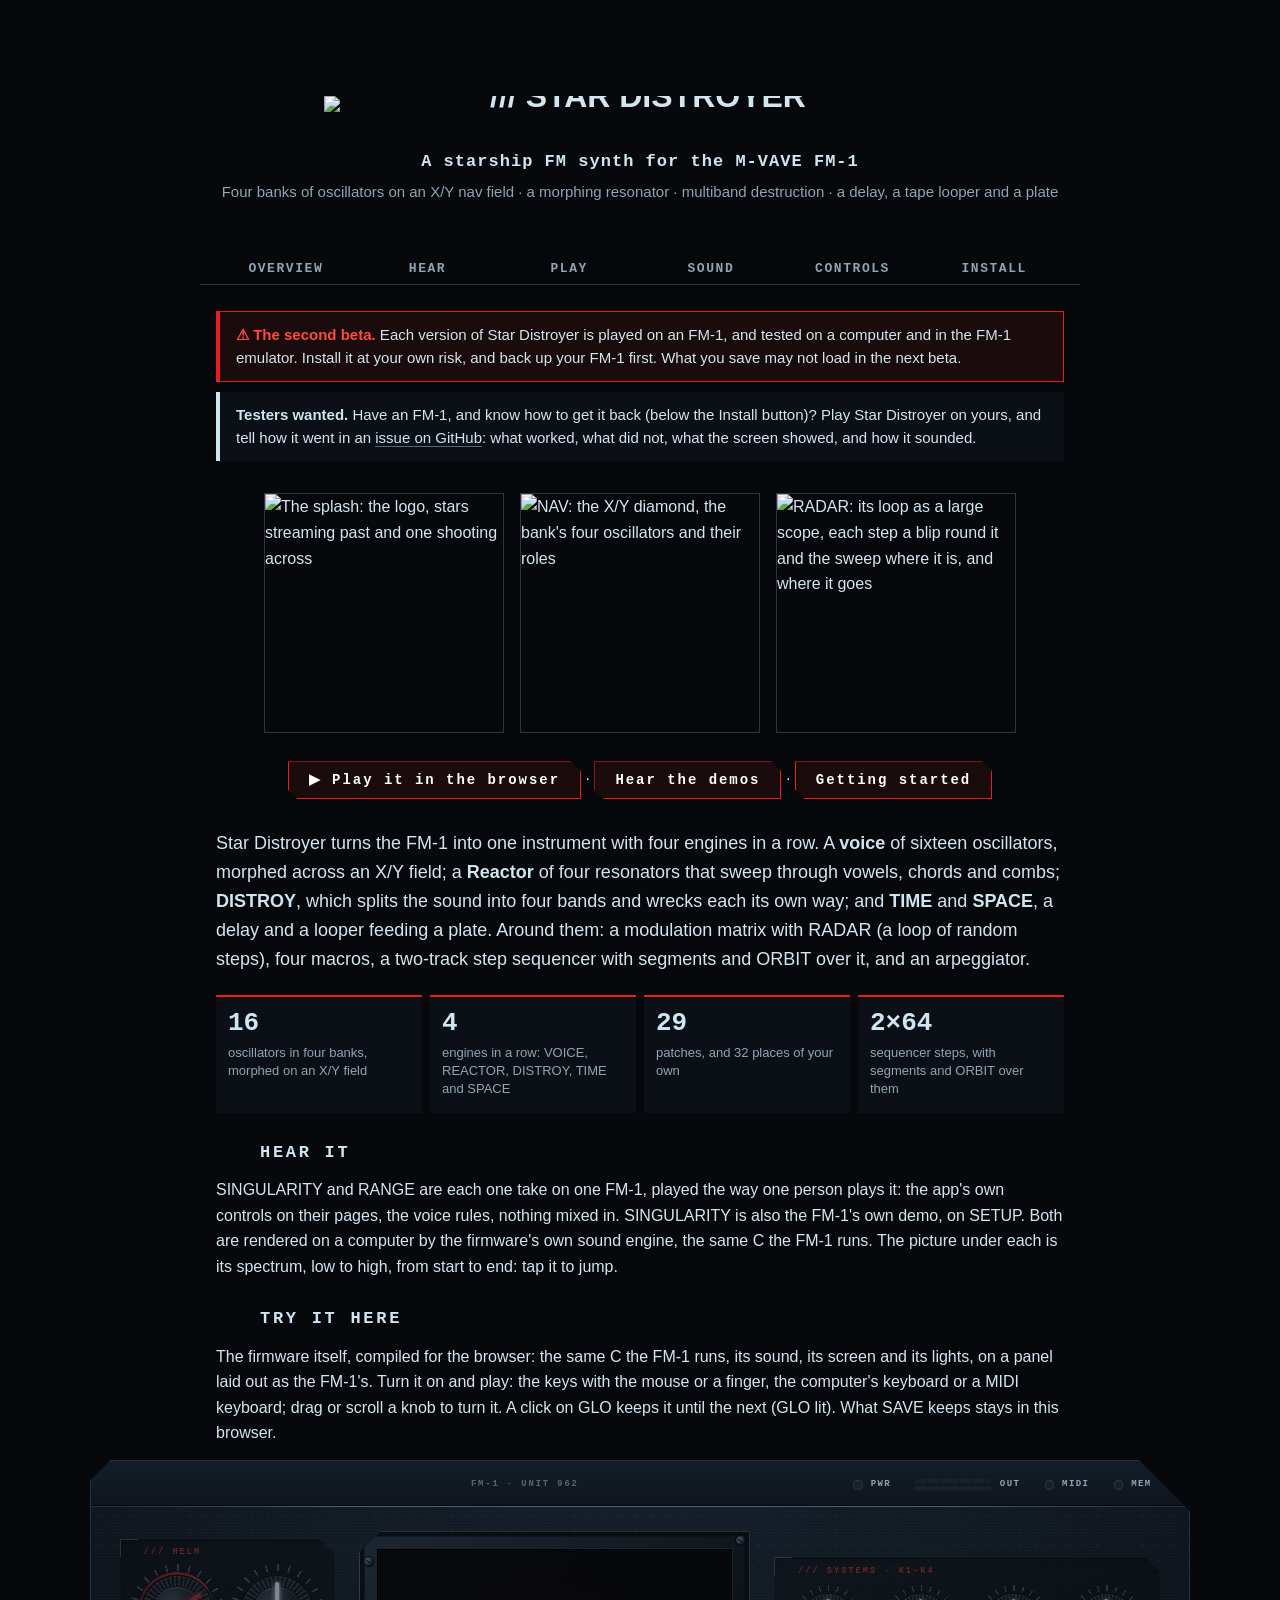
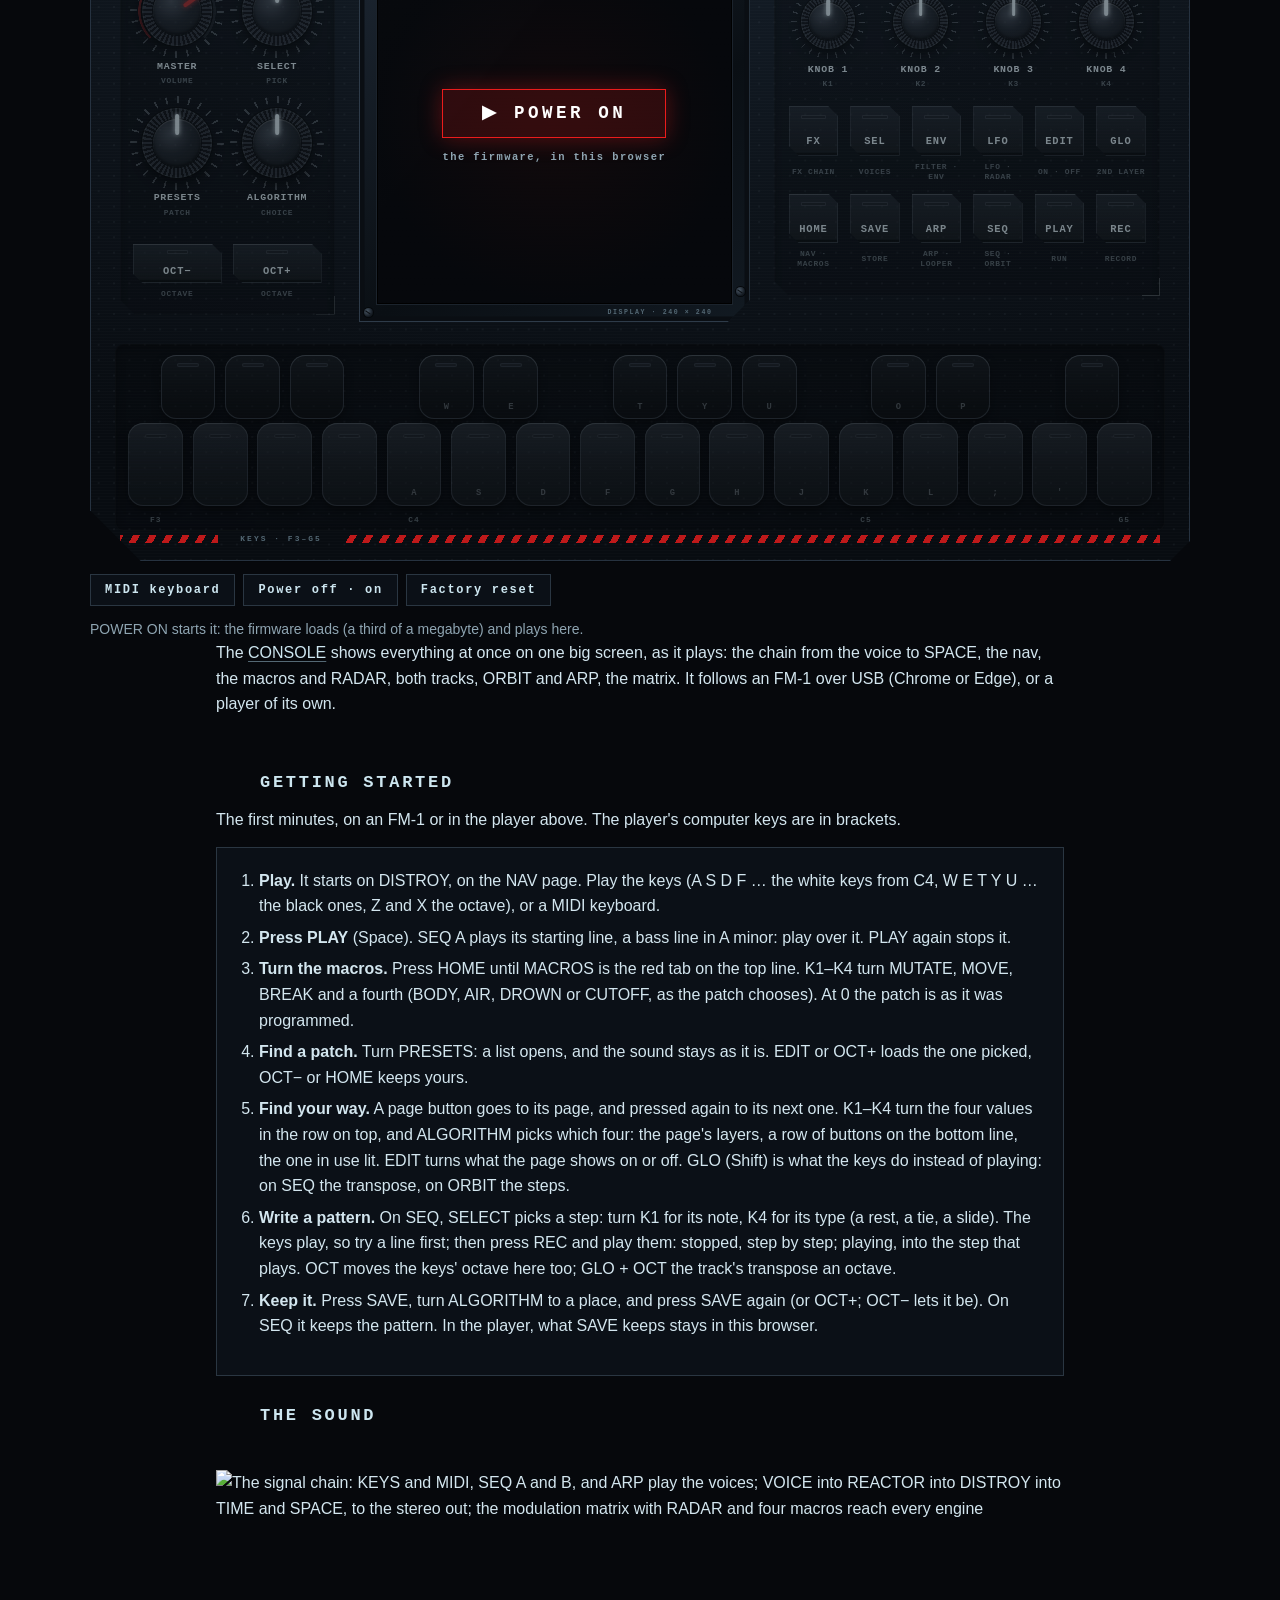
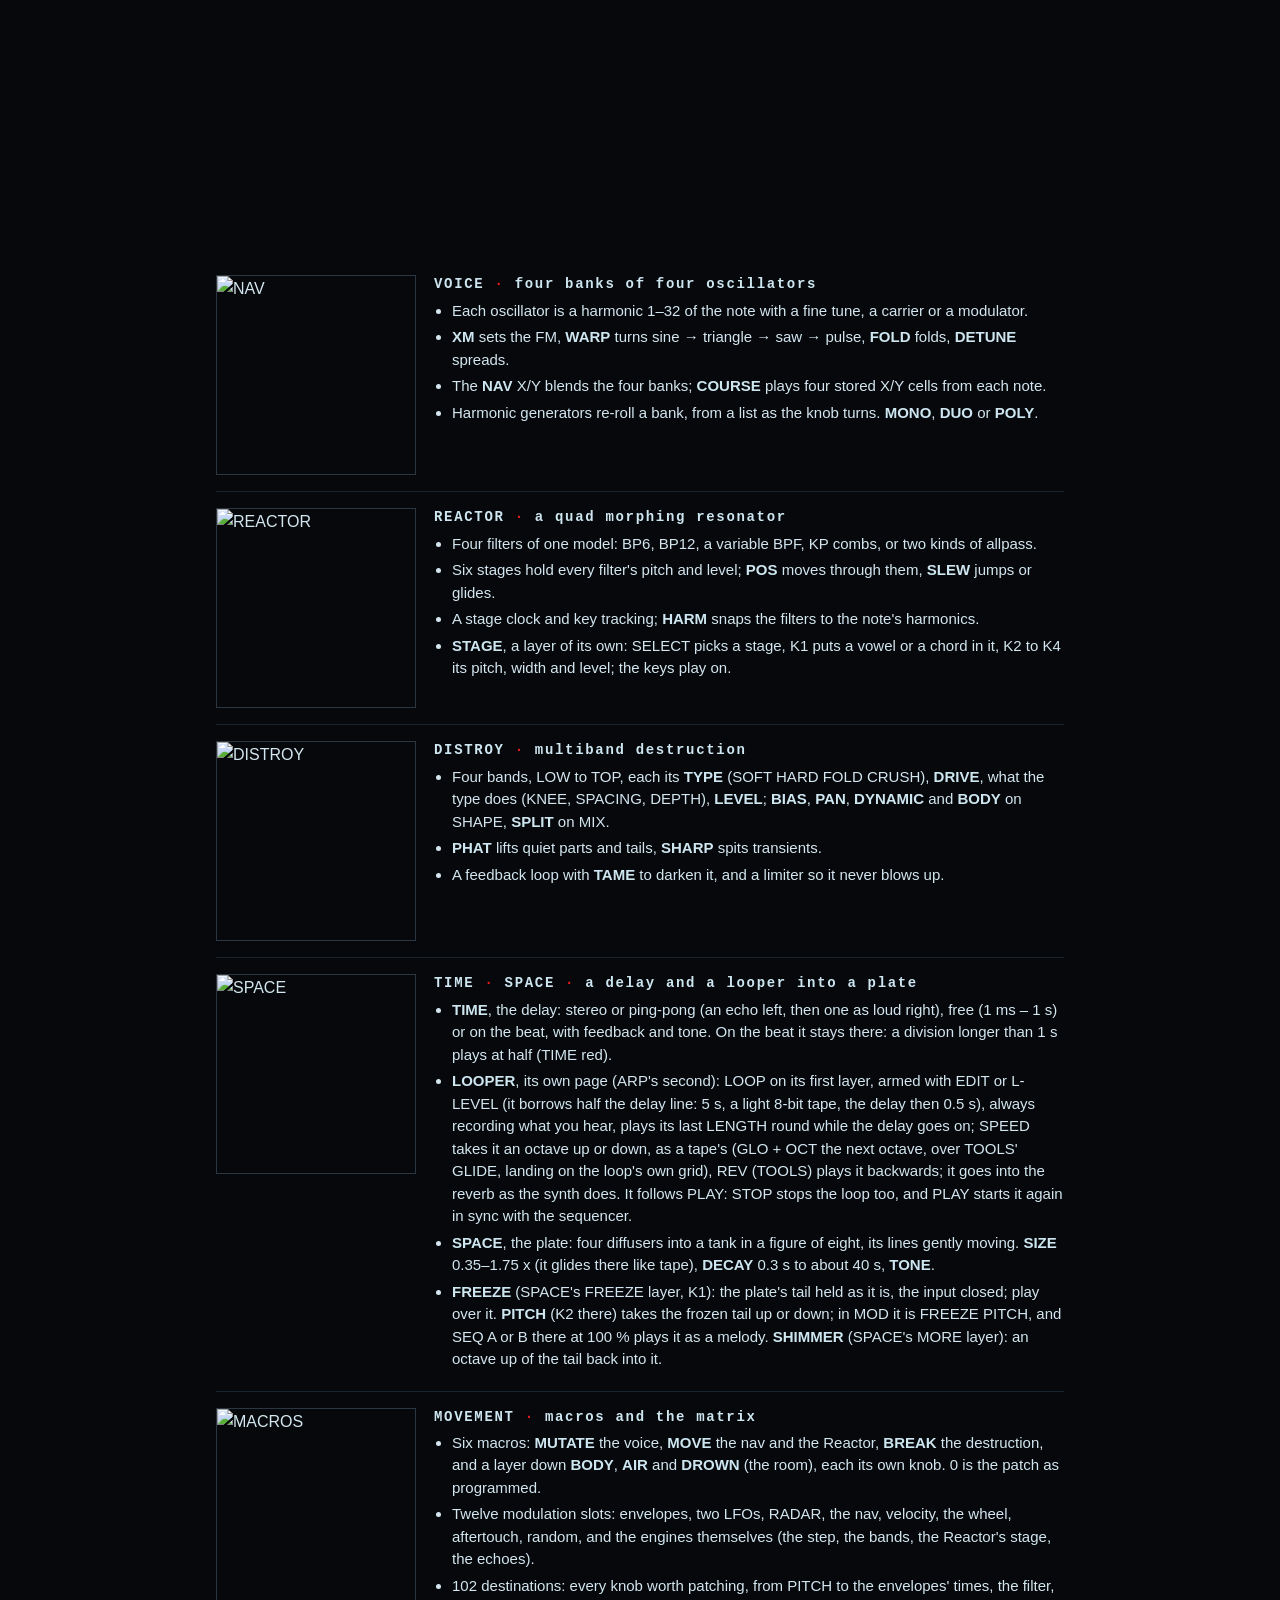
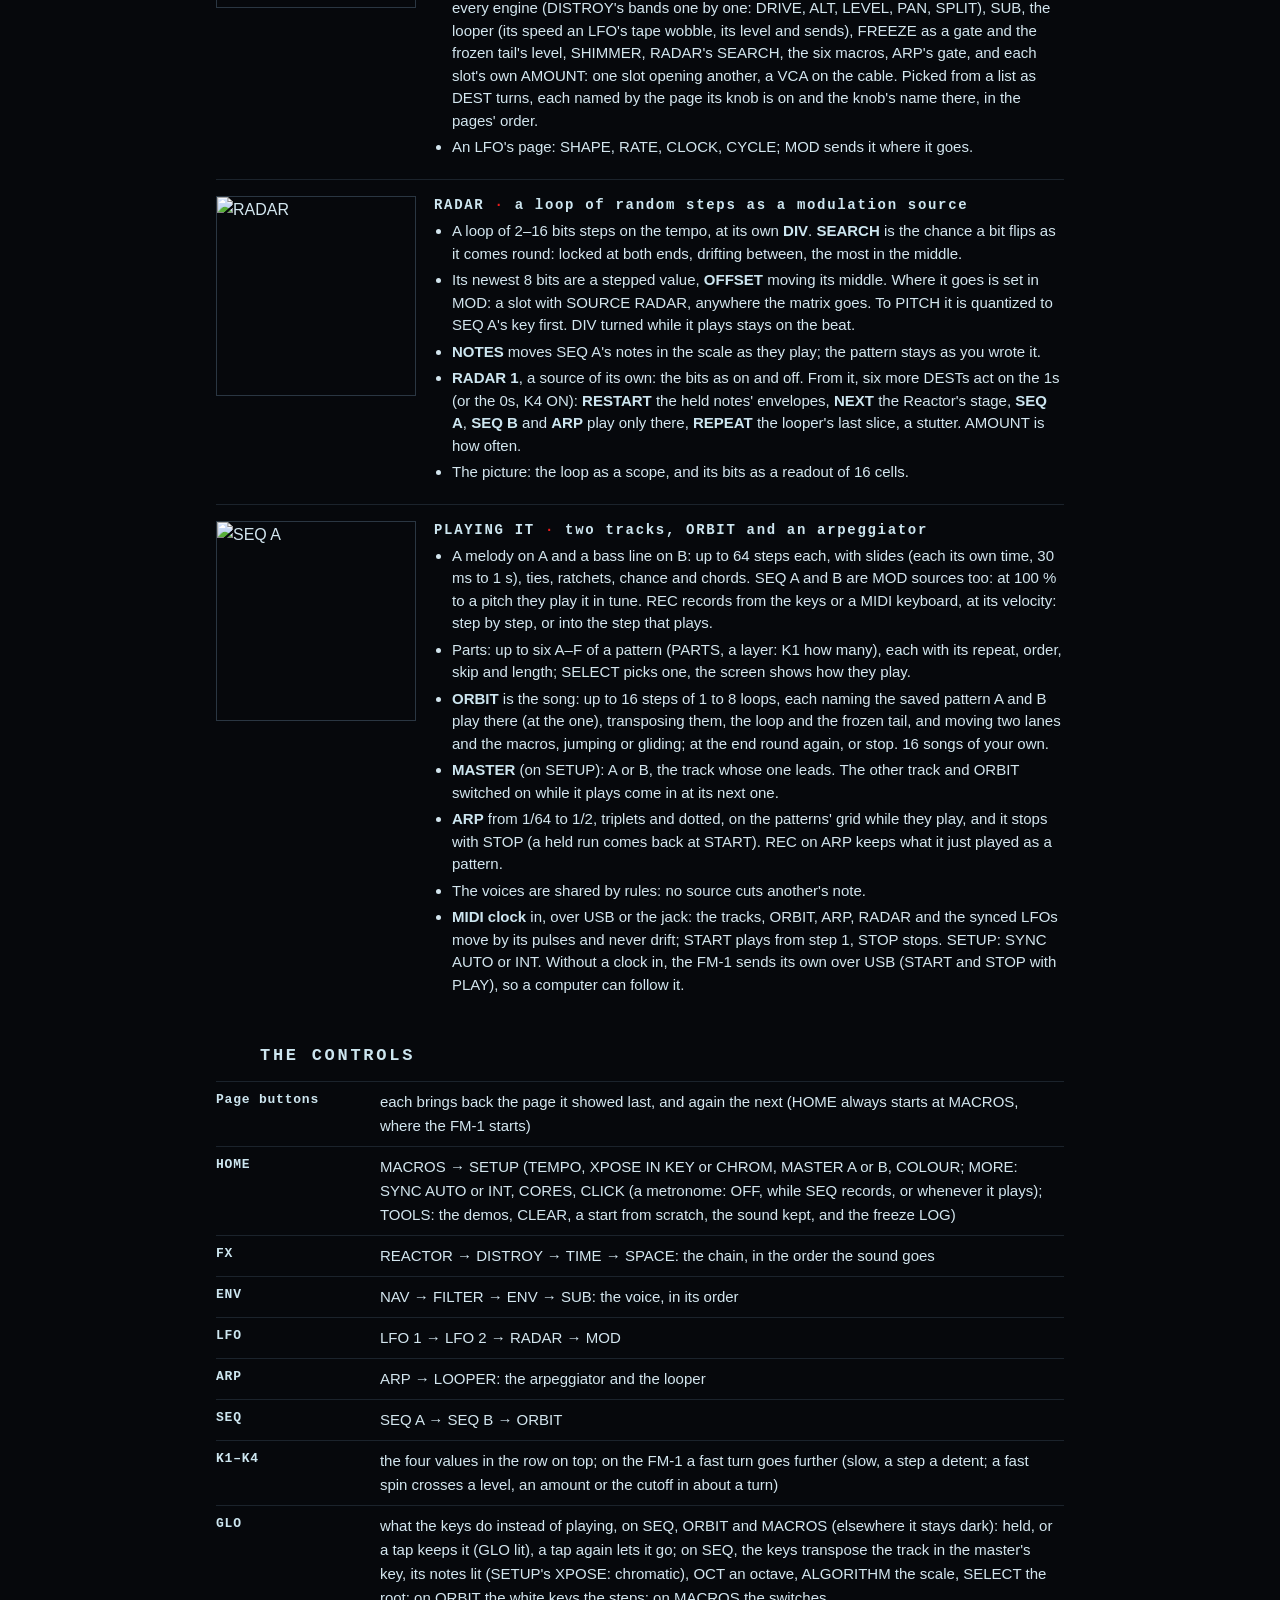
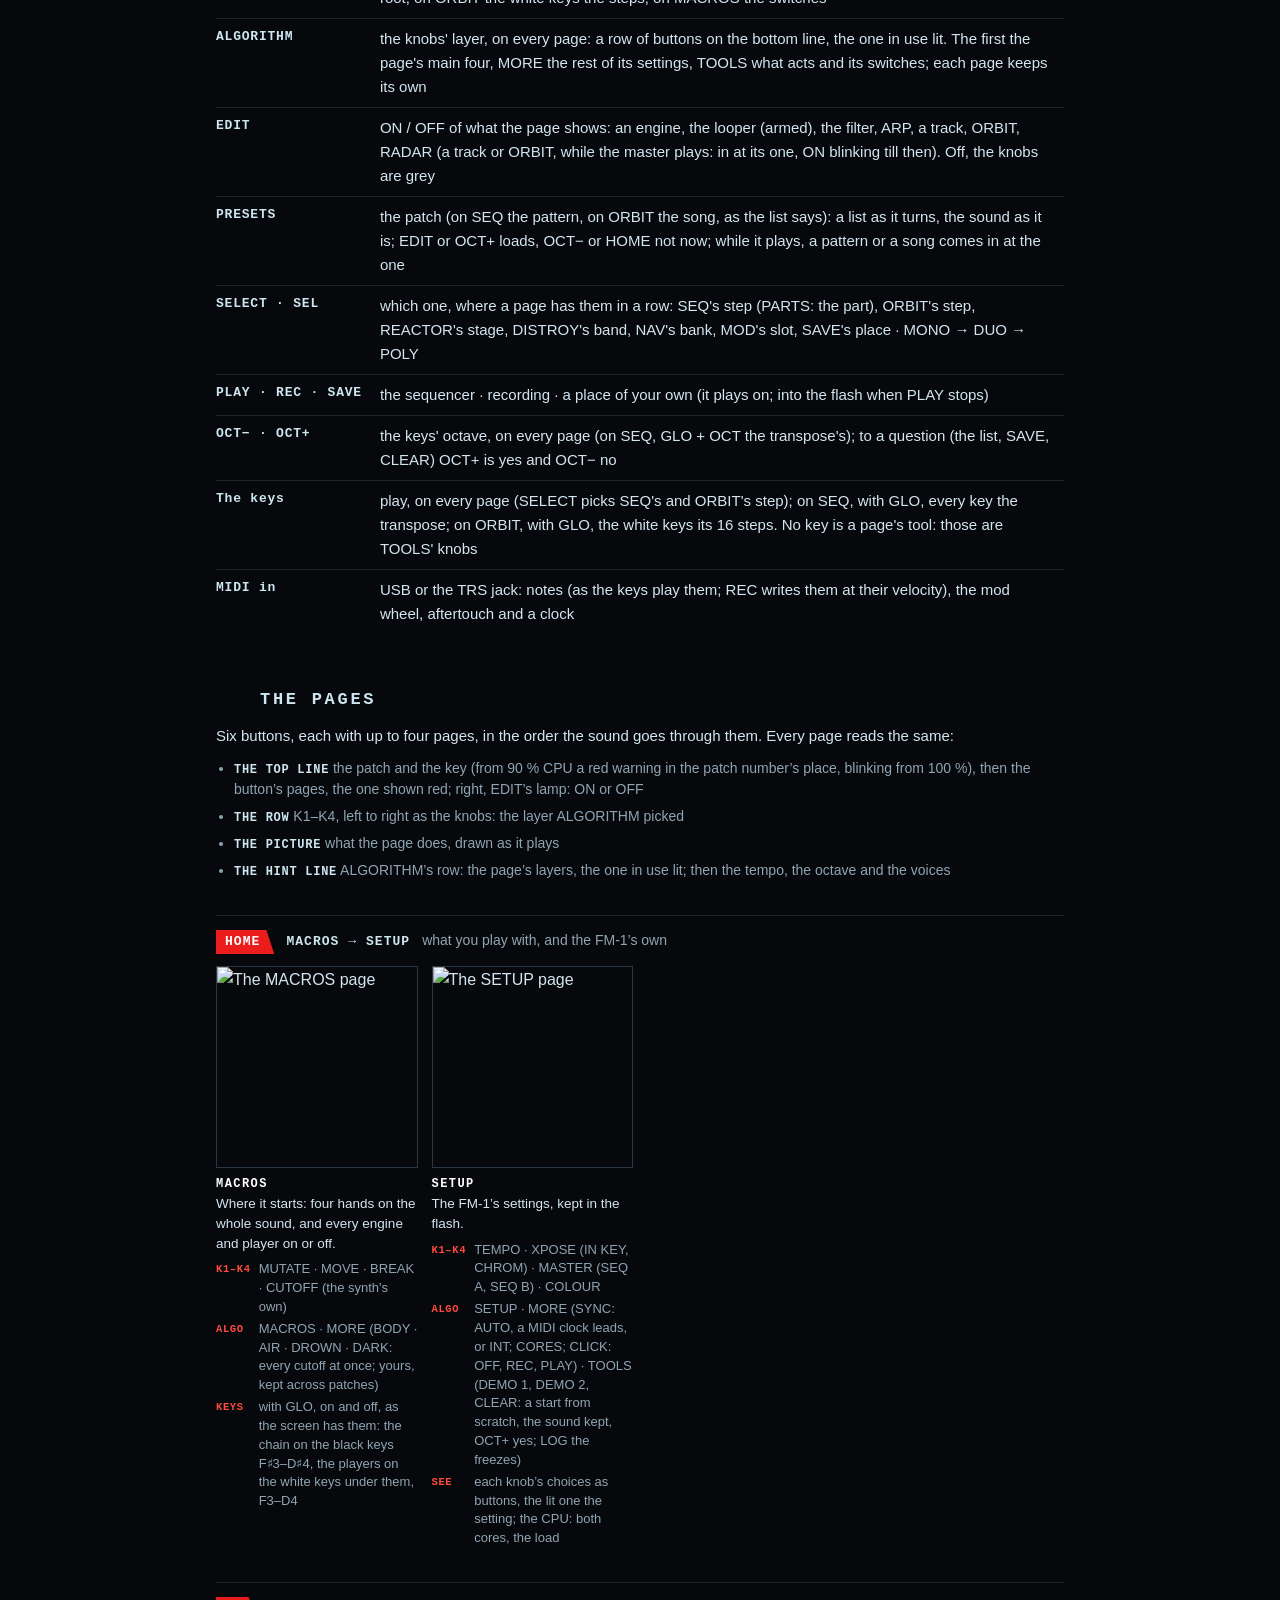
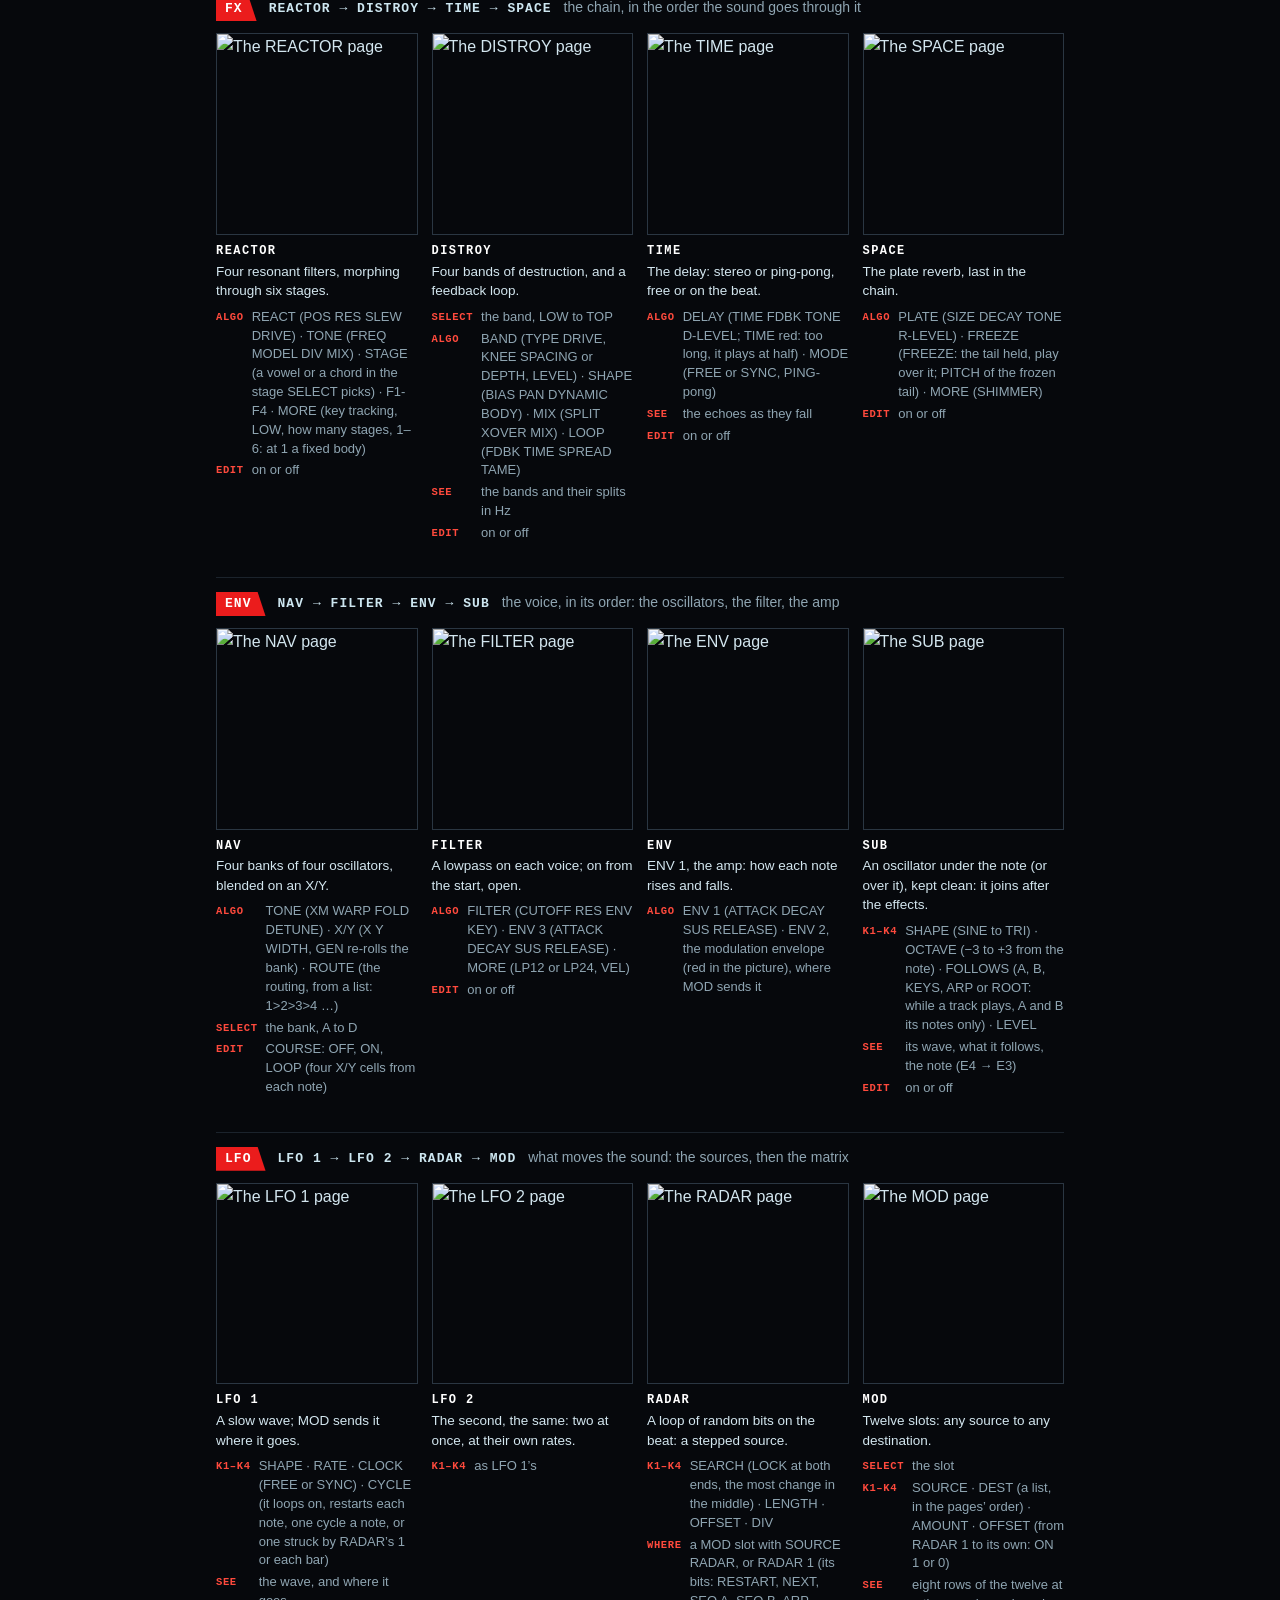
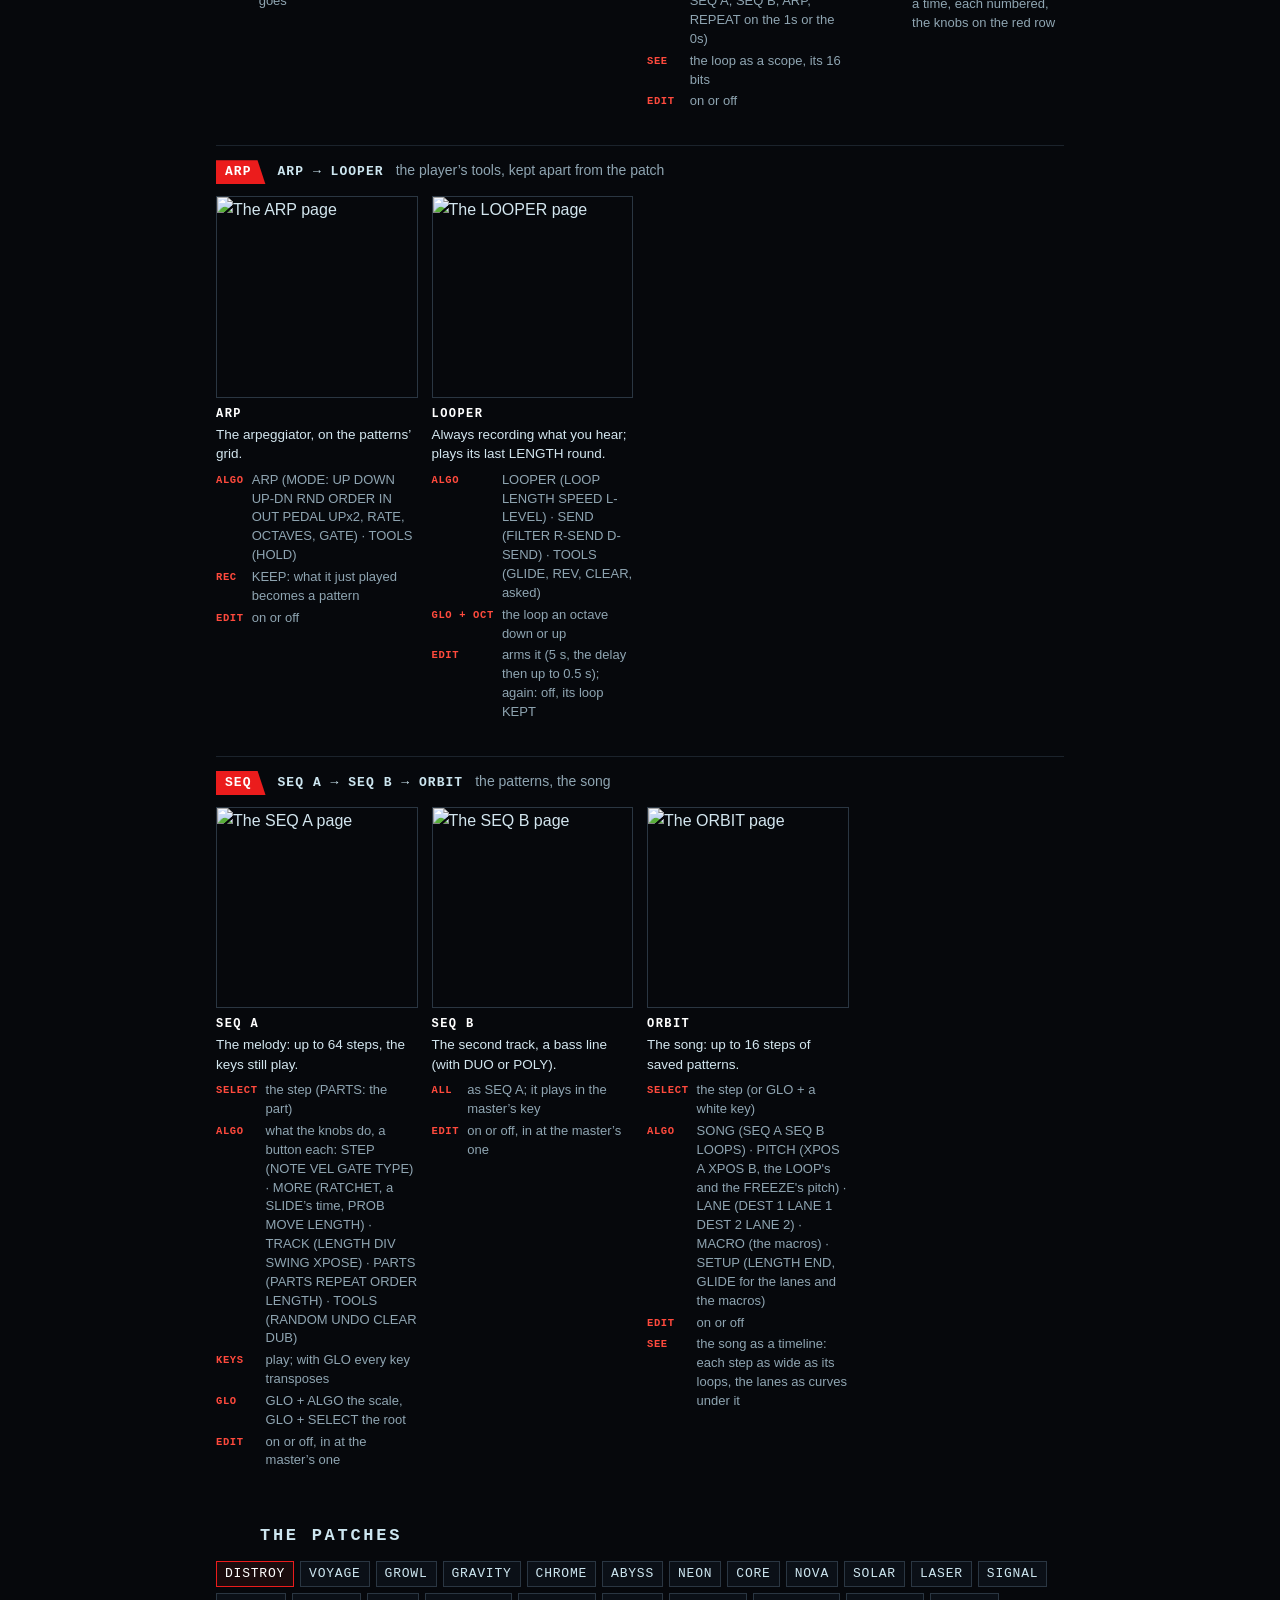
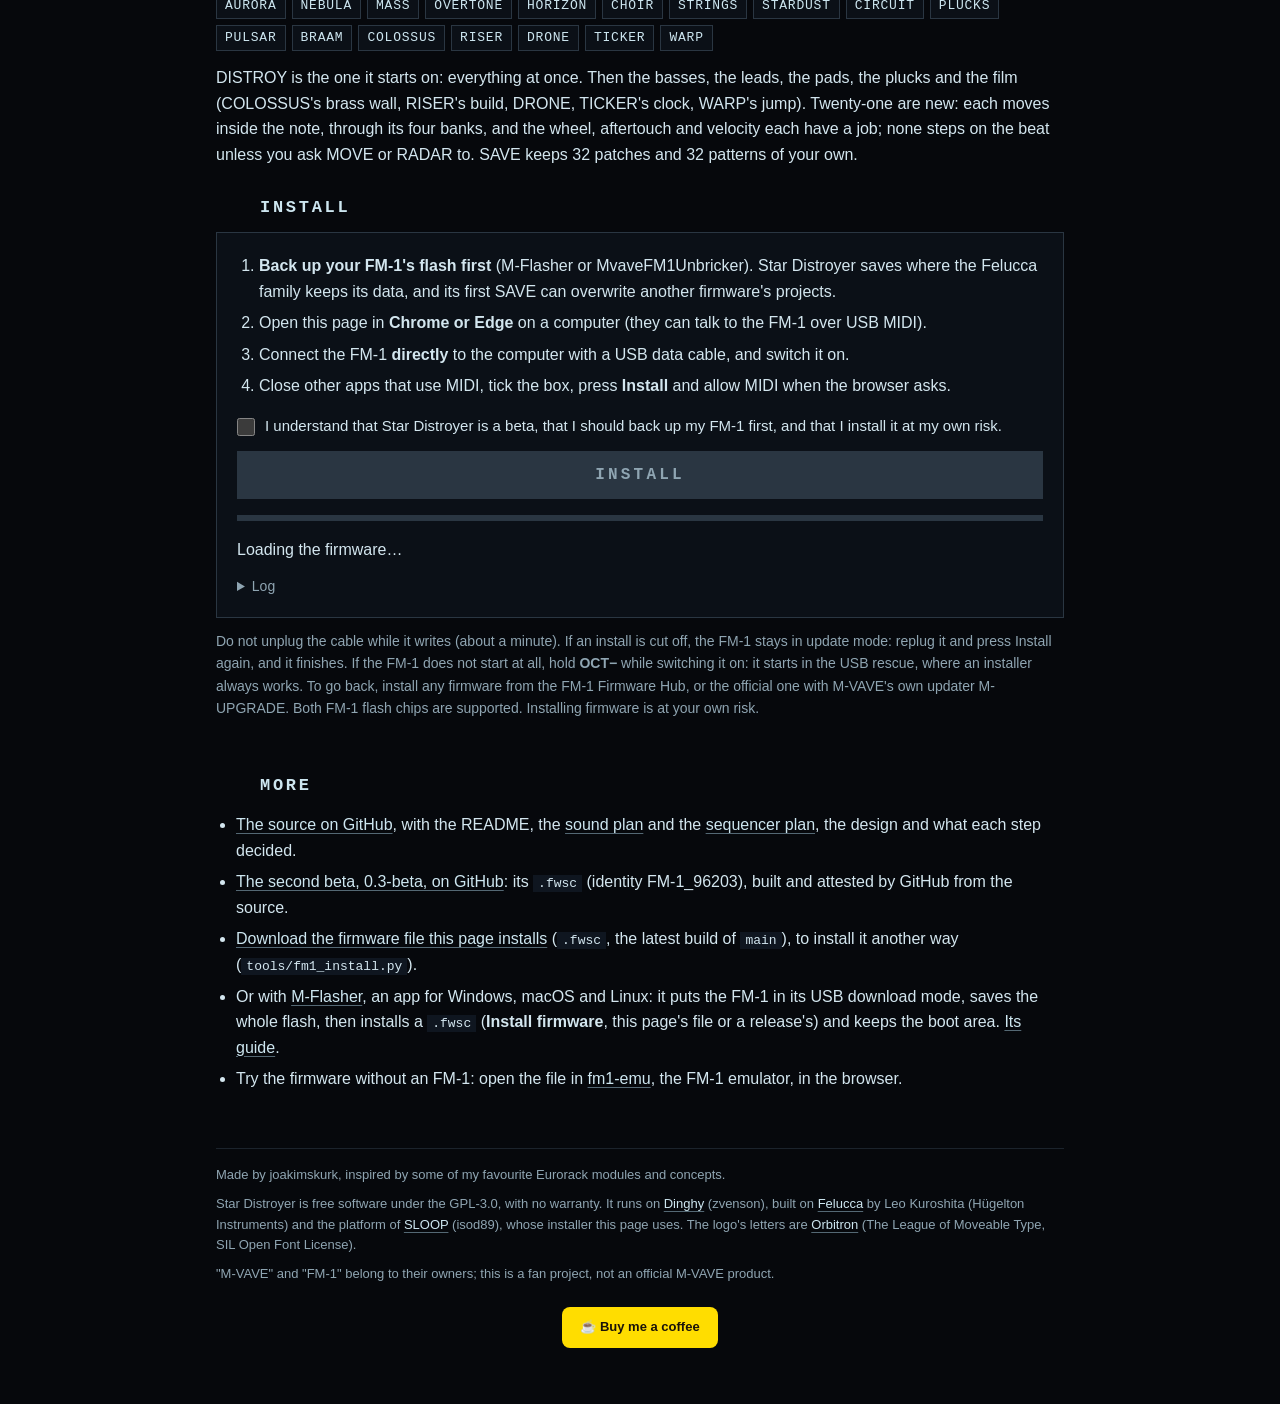
==== web/index.html @ 05471d58 "The credits say only what inspired it; the demos say RADAR - README and the page's footer: inspired " ====
<!doctype html>
<!-- SPDX-License-Identifier: GPL-3.0-only
     Star Distroyer's page and installer (web/make_site.py makes the site). The install flow is SLOOP's installer
     page's (web/index_pkg.html, Copyright (C) 2026 Leo Kuroshita (@kurogedelic), Hügelton Instruments; isod89); its
     protocol is SLOOP's own, unchanged: web/fm1pkg.js, web/fm1ota.js. The look is the FM-1 screen's: near black,
     ice-white lines, red accents, the "///" marks. -->
<html lang="en">
<head>
<meta charset="utf-8">
<meta name="viewport" content="width=device-width, initial-scale=1">
<title>Star Distroyer</title>
<meta name="description" content="Star Distroyer: a starship FM synth firmware for the M-VAVE FM-1. Four banks of oscillators on an X/Y nav field, a morphing resonator, multiband destruction, a delay, a tape looper and a plate, a two-track sequencer and RADAR, a loop of random steps. Install it from the browser.">
<link rel="canonical" href="https://joakimskurk.github.io/fm1stardistroyer/">
<meta property="og:type" content="website">
<meta property="og:site_name" content="Star Distroyer">
<meta property="og:title" content="Star Distroyer: a starship FM synth for the M-VAVE FM-1">
<meta property="og:description" content="Sixteen oscillators on an X/Y nav field, a morphing resonator, multiband destruction, a delay, a tape looper and a plate. Free firmware, installed from the browser.">
<meta property="og:url" content="https://joakimskurk.github.io/fm1stardistroyer/">
<meta property="og:image" content="https://joakimskurk.github.io/fm1stardistroyer/screens/og.png">
<meta property="og:image:type" content="image/png">
<meta property="og:image:width" content="1200">
<meta property="og:image:height" content="630">
<meta property="og:image:alt" content="The /// STAR DISTROYER logo over three of its FM-1 screens: the splash, NAV and RADAR">
<meta name="twitter:card" content="summary_large_image">
<meta name="theme-color" content="#06080c">
<meta name="color-scheme" content="dark">
<link rel="icon" href="screens/icon.png">
<link rel="stylesheet" href="app/player.css">
<style>
  :root { --bg: #06080c; --panel: #0b1017; --panel2: #0f1620; --line: #1b232c; --line2: #2a3642; --fg: #d3e6ef;
          --ice: #cde6f0; --dim: #8fa5b2; --mute: #546874; --red: #eb1c1c; --red2: #ff4a3d; --good: #6ee7a0;
          --bad: #ff6b5a;
          --mono: ui-monospace, SFMono-Regular, Menlo, Consolas, "Liberation Mono", monospace; }
  * { box-sizing: border-box; }
  html { -webkit-text-size-adjust: 100%; background: var(--bg); }
  body { margin: 0; color: var(--fg); background: var(--bg);
         font: 16px/1.6 -apple-system, BlinkMacSystemFont, "Segoe UI", Roboto, "Helvetica Neue", Arial, sans-serif; }
  #sky { position: absolute; left: 0; top: 0; width: 100%; height: 620px; display: block; pointer-events: none;
         -webkit-mask-image: linear-gradient(#000 55%, transparent); mask-image: linear-gradient(#000 55%, transparent); }
  main { position: relative; max-width: 880px; margin: 0 auto; padding: 0 16px 56px; }
  a { color: var(--ice); text-decoration-color: var(--mute); text-underline-offset: 3px; }
  a:hover { text-decoration-color: var(--red); }
  header { padding: 96px 0 8px; text-align: center; }
  h1 { margin: 0; line-height: 0; }
  h1 img { display: inline-block; width: min(632px, 100%); height: auto; }
  .tag { margin: 22px 0 0; font: 700 17px/1.4 var(--mono); letter-spacing: .06em; color: var(--ice); }
  .sub { margin: 6px 0 0; color: var(--dim); font-size: 15px; }
  .nw { white-space: nowrap; }
  /* the tabs: the FM-1's top line, the current one a red tab (its right edge slanted, as on the screen) */
  .tabs { position: sticky; top: 0; z-index: 5; display: flex; gap: 2px; margin: 30px -16px 0; padding: 10px 16px 0;
          background: var(--bg); border-bottom: 1px solid var(--line2); }
  .tabs a { flex: 1 1 0; min-width: 0; padding: 9px 4px 8px; text-align: center; font: 700 13px/1.2 var(--mono);
            letter-spacing: .12em; color: var(--dim); text-decoration: none; white-space: nowrap; }
  .tabs a:hover { color: var(--ice); }
  .tabs a:focus-visible { outline: 2px solid var(--ice); outline-offset: -2px; }
  .tabs a.on { color: #fff; background: var(--red); clip-path: polygon(0 0, calc(100% - 9px) 0, 100% 100%, 0 100%); }
  .panel > h2:first-child { margin-top: 30px; }
  .panel, .panel [id] { scroll-margin-top: 56px; }   /* (a link's jump lands under the tabs, not behind them) */
  .panel > .notes:first-child { margin-top: 26px; }
  .chain + .eng { border-top: 0; }
  @media (max-width: 600px) {
    .tabs { display: grid; grid-template-columns: repeat(3, 1fr); gap: 4px; padding-bottom: 8px; }
    .tabs a { font-size: 12px; letter-spacing: .08em; padding: 8px 2px; }
    .tabs a.on { clip-path: none; }
    .panel, .panel [id] { scroll-margin-top: 92px; }
  }
  h2 { display: flex; align-items: center; gap: 10px; margin: 56px 0 14px; font: 700 17px/1.2 var(--mono);
       letter-spacing: .16em; text-transform: uppercase; color: var(--ice); }
  h2 img { height: 14px; width: auto; flex: none; }
  h3 { margin: 0 0 6px; font: 700 14px/1.3 var(--mono); letter-spacing: .12em; color: var(--ice); }
  h3 span { color: var(--red); }
  p { margin: 0 0 14px; }
  .notes { display: grid; gap: 10px; margin: 36px 0 0; }
  .warn { margin: 0; padding: 12px 16px; border: 1px solid var(--red); border-left-width: 4px; background: #1a0b0c;
          font-size: 15px; line-height: 1.5; }
  .warn b { color: var(--red2); }
  .testers { margin: 0; padding: 12px 16px; border-left: 4px solid var(--ice); background: var(--panel); font-size: 15px;
             line-height: 1.5; }
  .testers b { color: var(--ice); }
  .hero { display: grid; grid-template-columns: repeat(3, minmax(0, 240px)); gap: 16px; justify-content: center;
          margin: 32px 0 28px; }
  .hero img, .scr { display: block; width: 100%; height: auto; border: 1px solid var(--line2); background: var(--bg); }
  .lead { font-size: 18px; }
  .lead b { color: var(--ice); }
  .facts { display: grid; grid-template-columns: repeat(4, 1fr); gap: 8px; margin: 22px 0 0; }
  .fact { background: var(--panel); border-top: 2px solid var(--red); padding: 12px 12px 14px; }
  .fact b { display: block; font: 700 26px/1.1 var(--mono); color: var(--ice); }
  .fact span { display: block; color: var(--dim); font-size: 13px; line-height: 1.4; margin-top: 6px; }
  /* the demos */
  .demo { margin: 0 0 18px; padding: 14px 14px 12px; background: var(--panel); border: 1px solid var(--line); }
  .demo-top { display: flex; gap: 14px; align-items: flex-start; margin: 0 0 12px; }
  .pp { flex: none; width: 46px; height: 46px; border: 1px solid var(--ice); background: transparent; color: var(--ice);
        cursor: pointer; display: grid; place-items: center; padding: 0; }
  .pp:hover { background: var(--ice); color: var(--bg); }
  .pp.on { background: var(--red); border-color: var(--red); color: #fff; }
  .pp svg { width: 18px; height: 18px; fill: currentColor; }
  .demo-top b { font: 700 15px/1.3 var(--mono); letter-spacing: .12em; color: var(--ice); }
  .demo-top .len { margin-left: 8px; font: 13px var(--mono); color: var(--dim); }
  .demo-top p { margin: 2px 0 0; color: var(--dim); font-size: 14px; line-height: 1.45; }
  .spec { position: relative; height: 128px; border: 1px solid var(--line2); background: var(--bg); overflow: hidden;
          touch-action: none; }
  .spec img { position: absolute; inset: 0; width: 100%; height: 100%; display: block; }
  .spec .hz { position: absolute; left: 0; right: 0; border-top: 1px dashed rgba(143, 165, 178, .22); pointer-events: none; }
  .spec .hz span { position: absolute; left: 4px; top: -8px; font: 10px/1 var(--mono); color: var(--dim);
                   background: rgba(6, 8, 12, .7); padding: 1px 3px; }
  .spec .play { position: absolute; top: 0; bottom: 0; left: 0; width: 2px; margin-left: -1px; background: var(--red);
                box-shadow: 0 0 8px var(--red); pointer-events: none; }
  .spec .hover { position: absolute; top: 0; bottom: 0; width: 1px; background: rgba(205, 230, 240, .5); display: none;
                 pointer-events: none; }
  .spec:hover .hover { display: block; }
  .spec input { position: absolute; inset: 0; width: 100%; height: 100%; margin: 0; opacity: 0; cursor: pointer; }
  .spec input:focus-visible + .ring { outline: 2px solid var(--ice); outline-offset: -2px; }
  .ring { position: absolute; inset: 0; pointer-events: none; }
  .clock { display: flex; justify-content: space-between; margin: 6px 0 0; font: 12px var(--mono); color: var(--dim);
           font-variant-numeric: tabular-nums; }
  .clock .now { color: var(--ice); }
  .chain { display: block; width: 100%; height: auto; margin: 44px 0 0; }
  /* the install */
  .box { background: var(--panel); border: 1px solid var(--line2); padding: 20px; }
  ol { margin: 0 0 16px; padding-left: 22px; } li { margin: 0 0 6px; }
  .ack { display: flex; gap: 10px; align-items: flex-start; margin: 0 0 14px; cursor: pointer; font-size: 15px;
         line-height: 1.5; }
  .ack input { width: 18px; height: 18px; margin: 3px 0 0; flex: none; accent-color: var(--red); }
  button#go { width: 100%; padding: 16px 0; border: 0; background: var(--red); color: #fff;
              font: 700 16px/1 var(--mono); letter-spacing: .2em; text-transform: uppercase; cursor: pointer; }
  button#go:hover:not(:disabled) { background: var(--red2); }
  button#go:disabled { background: var(--line2); color: var(--dim); cursor: default; }
  progress { -webkit-appearance: none; appearance: none; width: 100%; height: 6px; margin: 14px 0 0; border: 0;
             background: var(--line2); }
  progress::-webkit-progress-bar { background: var(--line2); }
  progress::-webkit-progress-value { background: var(--ice); }
  progress::-moz-progress-bar { background: var(--ice); }
  #status { margin: 12px 0 0; min-height: 1.6em; font-variant-numeric: tabular-nums; }
  #status.good { color: var(--good); } #status.bad { color: var(--bad); }
  .pkg { color: var(--dim); font: 12px/1.5 var(--mono); margin: 10px 0 0; overflow-wrap: anywhere; }
  details { margin: 12px 0 0; } summary { cursor: pointer; color: var(--dim); font-size: 14px; }
  pre { color: var(--dim); font-size: 12px; white-space: pre-wrap; max-height: 180px; overflow: auto; margin: 8px 0 0; }
  .small { color: var(--dim); font-size: 14px; margin: 12px 0 0; }
  /* the engines */
  .eng { display: grid; grid-template-columns: 200px 1fr; gap: 18px; align-items: start; padding: 16px 0;
         border-top: 1px solid var(--line); }
  h2 + .eng { border-top: 0; padding-top: 4px; }
  .eng ul { margin: 0; padding-left: 18px; color: var(--fg); font-size: 15px; line-height: 1.5; }
  .eng li { margin: 0 0 4px; }
  .eng b { color: var(--ice); }
  table { border-collapse: collapse; width: 100%; font-size: 15px; }
  td { border-top: 1px solid var(--line); padding: 8px 10px 8px 0; vertical-align: top; }
  td:first-child { white-space: nowrap; font: 700 13px/1.6 var(--mono); letter-spacing: .06em; color: var(--ice);
                   padding-right: 18px; }
  code { background: var(--panel2); padding: 1px 5px; font: 13px var(--mono); }
  .chips { display: flex; flex-wrap: wrap; gap: 6px; margin: 0 0 14px; padding: 0; list-style: none; }
  .chips li { margin: 0; padding: 3px 8px; border: 1px solid var(--line2); background: var(--panel);
              font: 13px/1.4 var(--mono); letter-spacing: .06em; color: var(--ice); }
  .chips li.boot { border-color: var(--red); color: #fff; background: #1a0b0c; }
  /* the pages: each button, its pages in the sound's order, each a screen and what it does */
  .pgintro { margin: 0 0 6px; color: var(--fg); font-size: 15px; }
  .anat { margin: 10px 0 0; padding-left: 18px; color: var(--dim); font-size: 14px; line-height: 1.5; }
  .anat b { color: var(--ice); font: 700 12px/1.5 var(--mono); letter-spacing: .06em; }
  .btnh { display: flex; flex-wrap: wrap; align-items: baseline; gap: 4px 12px; margin: 34px 0 12px; padding-top: 14px;
          border-top: 1px solid var(--line); font: 700 13px/1.4 var(--mono); letter-spacing: .08em; color: var(--ice); }
  .btnh .pbtn { padding: 3px 14px 3px 9px; background: var(--red); color: #fff;
               clip-path: polygon(0 0, calc(100% - 8px) 0, 100% 100%, 0 100%); }
  .btnh .what { font: 14px/1.4 -apple-system, BlinkMacSystemFont, "Segoe UI", Roboto, Arial, sans-serif; letter-spacing: 0;
                color: var(--dim); }
  .pages { display: grid; grid-template-columns: repeat(4, minmax(0, 1fr)); gap: 16px 14px; }
  .pg { margin: 0; }
  .pg figcaption { margin: 8px 0 0; font-size: 13.5px; line-height: 1.45; color: var(--fg); }
  .pg figcaption > b { display: block; margin: 0 0 2px; font: 700 12px/1.4 var(--mono); letter-spacing: .12em; color: #fff; }
  .pg dl { display: grid; grid-template-columns: max-content minmax(0, 1fr); gap: 3px 8px; margin: 7px 0 0; }
  .pg dt { font: 700 10.5px/1.75 var(--mono); letter-spacing: .06em; color: var(--red2); }
  .pg dd { margin: 0; color: var(--dim); font-size: 13px; line-height: 1.45; overflow-wrap: anywhere; }
  ul.links { padding-left: 20px; } ul.links li { margin: 0 0 6px; }
  .coffee { margin: 22px 0 0; text-align: center; }
  .coffee a { display: inline-block; padding: 10px 18px; border-radius: 8px; background: #ffdd00; color: #1b1309;
              font-weight: 700; text-decoration: none; }
  .coffee a:hover { background: #ffe74d; }
  footer { margin-top: 56px; border-top: 1px solid var(--line); padding-top: 16px; color: var(--dim); font-size: 13px; }
  footer p { margin: 0 0 8px; }
  .cta { margin: 0 0 30px; text-align: center; }
  .cta a { display: inline-flex; align-items: center; gap: 10px; padding: 11px 20px; border: 1px solid var(--red);
           background: #1a0b0c; color: #fff; font: 700 14px/1 "Orbitron", var(--mono); letter-spacing: .14em;
           text-decoration: none; clip-path: polygon(0 0, calc(100% - 10px) 0, 100% 10px, 100% 100%, 10px 100%, 0 calc(100% - 10px)); }
  .cta a:hover { background: var(--red); }
  @media (max-width: 640px) {
    header { padding-top: 64px; }
    .hero { gap: 8px; }
    .facts { grid-template-columns: repeat(2, 1fr); }
    .eng { grid-template-columns: 104px 1fr; gap: 12px; }
    .pages { grid-template-columns: repeat(2, minmax(0, 1fr)); gap: 18px 12px; }
    td:first-child { white-space: normal; }
    .spec { height: 104px; }
  }
  @media (prefers-reduced-motion: reduce) { .spec .play { box-shadow: none; } }
</style>
</head>
<body>
<canvas id="sky" aria-hidden="true"></canvas>
<main>
  <header>
    <h1><img src="screens/logo.png" width="1263" height="64" alt="/// STAR DISTROYER"></h1>
    <p class="tag">A starship FM synth for the <span class="nw">M-VAVE FM-1</span></p>
    <p class="sub">Four banks of oscillators on an X/Y nav field · a morphing resonator · multiband destruction · a delay, a tape looper and a plate</p>
  </header>

  <nav class="tabs" role="tablist" aria-label="The page's sections">
    <a href="#overview" role="tab" aria-controls="overview">OVERVIEW</a><a href="#hear" role="tab" aria-controls="hear">HEAR</a><a
       href="#play" role="tab" aria-controls="play">PLAY</a><a href="#sound" role="tab" aria-controls="sound">SOUND</a><a
       href="#controls" role="tab" aria-controls="controls">CONTROLS</a><a href="#install" role="tab" aria-controls="install">INSTALL</a>
  </nav>

  <section class="panel" id="overview" role="tabpanel">
  <div class="notes">
    <p class="warn" role="note"><b>⚠ The second beta.</b> Each version of Star Distroyer is played on an FM-1, and tested on a
      computer and in the FM-1 emulator. Install it at your own risk, and back up your FM-1 first. What you save may not load in the next beta.</p>
    <p class="testers" role="note"><b>Testers wanted.</b> Have an FM-1, and know how to get it back (below the Install
      button)? Play Star Distroyer on yours, and tell how it went in an
      <a href="https://github.com/joakimskurk/fm1stardistroyer/issues/new?title=Tried+on+an+FM-1">issue on GitHub</a>:
      what worked, what did not, what the screen showed, and how it sounded.</p>
  </div>


  <div class="hero">
    <img src="screens/splash.png" width="240" height="240" alt="The splash: the logo, stars streaming past and one shooting across">
    <img src="screens/nav.png" width="240" height="240" alt="NAV: the X/Y diamond, the bank's four oscillators and their roles">
    <img src="screens/radar.png" width="240" height="240" alt="RADAR: its loop as a large scope, each step a blip round it and the sweep where it is, and where it goes">
  </div>
  <p class="cta"><a href="#try">▶ Play it in the browser</a> · <a href="#hear">Hear the demos</a> · <a href="#start">Getting started</a></p>

  <p class="lead">Star Distroyer turns the FM-1 into one instrument with four engines in a row. A <b>voice</b> of
    sixteen oscillators, morphed across an X/Y field; a <b>Reactor</b> of four resonators that sweep through vowels,
    chords and combs; <b>DISTROY</b>, which splits the sound into four bands and wrecks each its own way; and
    <b>TIME</b> and <b>SPACE</b>, a delay and a looper feeding a plate. Around them: a modulation matrix with RADAR (a loop of random steps), four macros, a
    two-track step sequencer with segments and ORBIT over it, and an arpeggiator.</p>

  <div class="facts">
    <div class="fact"><b>16</b><span>oscillators in four banks, morphed on an X/Y field</span></div>
    <div class="fact"><b>4</b><span>engines in a row: VOICE, REACTOR, DISTROY, TIME and SPACE</span></div>
    <div class="fact"><b>29</b><span>patches, and 32 places of your own</span></div>
    <div class="fact"><b>2×64</b><span>sequencer steps, with segments and ORBIT over them</span></div>
  </div>

  </section>

  <section class="panel" id="hear" role="tabpanel">
  <h2><img src="screens/slash.png" width="68" height="28" alt="">Hear it</h2>
  <p>SINGULARITY and RANGE are each one take on one FM-1, played the way one person plays it: the app's own controls
    on their pages, the voice rules, nothing mixed in. SINGULARITY is also the FM-1's own demo, on SETUP. Both are
    rendered on a computer by the firmware's own sound engine, the same C the FM-1 runs. The picture under each is its
    spectrum, low to high, from start to end: tap it to jump.</p>
  <div id="demos"></div>

  </section>

  <section class="panel" id="play" role="tabpanel">
  <h2 id="try"><img src="screens/slash.png" width="68" height="28" alt="">Try it here</h2>
  <p>The firmware itself, compiled for the browser: the same C the FM-1 runs, its sound, its screen and its lights,
    on a panel laid out as the FM-1's. Turn it on and play: the keys with the mouse or a finger, the computer's
    keyboard or a MIDI keyboard; drag or scroll a knob to turn it. A click on GLO keeps it until the next (GLO lit). What SAVE
    keeps stays in this browser.</p>
  <div class="player">
    <div class="ship" id="ship"></div>
    <div class="pctl">
      <button id="p-midi">MIDI keyboard</button>
      <button id="p-off">Power off · on</button>
      <button id="p-reset" title="Forget what SAVE kept in this browser, and start as from the factory">Factory reset</button>
    </div>
    <p class="small" id="appstatus">POWER ON starts it: the firmware loads (a third of a megabyte) and plays here.</p>
  </div>
  <p>The <a href="console/">CONSOLE</a> shows everything at once on one big screen, as it plays: the chain from the
    voice to SPACE, the nav, the macros and RADAR, both tracks, ORBIT and ARP, the matrix. It follows an FM-1 over USB
    (Chrome or Edge), or a player of its own.</p>

  <h2 id="start"><img src="screens/slash.png" width="68" height="28" alt="">Getting started</h2>
  <p>The first minutes, on an FM-1 or in the player above. The player's computer keys are in brackets.</p>
  <div class="box">
    <ol>
      <li><b>Play.</b> It starts on DISTROY, on the NAV page. Play the keys (A S D F … the white keys from C4, W E T Y U
        … the black ones, Z and X the octave), or a MIDI keyboard.</li>
      <li><b>Press PLAY</b> (Space). SEQ A plays its starting line, a bass line in A minor: play over it. PLAY again
        stops it.</li>
      <li><b>Turn the macros.</b> Press HOME until MACROS is the red tab on the top line. K1–K4 turn MUTATE, MOVE,
        BREAK and a fourth (BODY, AIR, DROWN or CUTOFF, as the patch chooses). At 0 the patch is as it was programmed.</li>
      <li><b>Find a patch.</b> Turn PRESETS: a list opens, and the sound stays as it is. EDIT or OCT+ loads the one picked,
        OCT− or HOME keeps yours.</li>
      <li><b>Find your way.</b> A page button goes to its page, and pressed again to its next one. K1–K4 turn the four
        values in the row on top, and ALGORITHM picks which four: the page's layers, a row of buttons on the bottom line,
        the one in use lit. EDIT turns what the page shows on or off. GLO (Shift) is what the keys do instead of
        playing: on SEQ the transpose, on ORBIT the steps.</li>
      <li><b>Write a pattern.</b> On SEQ, SELECT picks a step: turn K1 for its note, K4 for its
        type (a rest, a tie, a slide). The keys play, so try a line first; then press REC and play them: stopped, step by step; playing, into the step
        that plays. OCT moves the keys' octave here too; GLO + OCT the track's transpose an octave.</li>
      <li><b>Keep it.</b> Press SAVE, turn ALGORITHM to a place, and press SAVE again (or OCT+; OCT− lets it be). On SEQ it keeps the pattern. In
        the player, what SAVE keeps stays in this browser.</li>
    </ol>
  </div>

  </section>

  <section class="panel" id="sound" role="tabpanel">
  <h2><img src="screens/slash.png" width="68" height="28" alt="">The sound</h2>
  <img class="chain" src="screens/chain.svg" width="880" height="404" alt="The signal chain: KEYS and MIDI, SEQ A and B, and ARP play the voices; VOICE into REACTOR into DISTROY into TIME and SPACE, to the stereo out; the modulation matrix with RADAR and four macros reach every engine">

  <div class="eng">
    <img class="scr" src="screens/nav.png" width="240" height="240" alt="NAV">
    <div><h3>VOICE <span>·</span> four banks of four oscillators</h3>
      <ul>
        <li>Each oscillator is a harmonic 1–32 of the note with a fine tune, a carrier or a modulator.</li>
        <li><b>XM</b> sets the FM, <b>WARP</b> turns sine → triangle → saw → pulse, <b>FOLD</b> folds, <b>DETUNE</b> spreads.</li>
        <li>The <b>NAV</b> X/Y blends the four banks; <b>COURSE</b> plays four stored X/Y cells from each note.</li>
        <li>Harmonic generators re-roll a bank, from a list as the knob turns. <b>MONO</b>, <b>DUO</b> or <b>POLY</b>.</li>
      </ul></div>
  </div>
  <div class="eng">
    <img class="scr" src="screens/reactor.png" width="240" height="240" alt="REACTOR">
    <div><h3>REACTOR <span>·</span> a quad morphing resonator</h3>
      <ul>
        <li>Four filters of one model: BP6, BP12, a variable BPF, KP combs, or two kinds of allpass.</li>
        <li>Six stages hold every filter's pitch and level; <b>POS</b> moves through them, <b>SLEW</b> jumps or glides.</li>
        <li>A stage clock and key tracking; <b>HARM</b> snaps the filters to the note's harmonics.</li>
        <li><b>STAGE</b>, a layer of its own: SELECT picks a stage, K1 puts a vowel or a chord in it, K2 to K4 its
          pitch, width and level; the keys play on.</li>
      </ul></div>
  </div>
  <div class="eng">
    <img class="scr" src="screens/distroy.png" width="240" height="240" alt="DISTROY">
    <div><h3>DISTROY <span>·</span> multiband destruction</h3>
      <ul>
        <li>Four bands, LOW to TOP, each its <b>TYPE</b> (SOFT HARD FOLD CRUSH), <b>DRIVE</b>, what the type does
          (KNEE, SPACING, DEPTH), <b>LEVEL</b>; <b>BIAS</b>, <b>PAN</b>, <b>DYNAMIC</b> and <b>BODY</b> on SHAPE,
          <b>SPLIT</b> on MIX.</li>
        <li><b>PHAT</b> lifts quiet parts and tails, <b>SHARP</b> spits transients.</li>
        <li>A feedback loop with <b>TAME</b> to darken it, and a limiter so it never blows up.</li>
      </ul></div>
  </div>
  <div class="eng">
    <img class="scr" src="screens/space.png" width="240" height="240" alt="SPACE">
    <div><h3>TIME <span>·</span> SPACE <span>·</span> a delay and a looper into a plate</h3>
      <ul>
        <li><b>TIME</b>, the delay: stereo or ping-pong (an echo left, then one as loud right), free (1 ms – 1 s) or on
          the beat, with feedback and tone. On the beat it stays there: a division longer than 1 s plays at half (TIME
          red).</li>
        <li><b>LOOPER</b>, its own page (ARP's second): LOOP on its first layer, armed with EDIT or L-LEVEL (it borrows half the delay line: 5 s, a
          light 8-bit tape, the delay then 0.5 s), always recording what you hear, plays its last LENGTH round
          while the delay goes on; SPEED takes it an octave up or down, as a tape's (GLO + OCT the next octave, over
          TOOLS' GLIDE, landing on the loop's own grid), REV (TOOLS) plays it backwards; it goes into the reverb
          as the synth does. It follows PLAY: STOP stops the loop too, and PLAY starts it again in sync with the
          sequencer.</li>
        <li><b>SPACE</b>, the plate: four diffusers into a tank in a figure of eight, its lines gently moving.
          <b>SIZE</b> 0.35–1.75 x (it glides there like tape), <b>DECAY</b> 0.3 s to about 40 s, <b>TONE</b>.</li>
        <li><b>FREEZE</b> (SPACE's FREEZE layer, K1): the plate's tail held as it is, the input closed; play over it.
          <b>PITCH</b> (K2 there) takes the frozen tail up or down; in MOD it is FREEZE PITCH, and SEQ A or B there at 100 %
          plays it as a melody. <b>SHIMMER</b> (SPACE's MORE layer): an octave up of the tail back into it.</li>
      </ul></div>
  </div>
  <div class="eng">
    <img class="scr" src="screens/macros.png" width="240" height="240" alt="MACROS">
    <div><h3>MOVEMENT <span>·</span> macros and the matrix</h3>
      <ul>
        <li>Six macros: <b>MUTATE</b> the voice, <b>MOVE</b> the nav and the Reactor, <b>BREAK</b> the destruction,
          and a layer down <b>BODY</b>, <b>AIR</b> and <b>DROWN</b> (the room), each its own knob. 0 is the patch as programmed.</li>
        <li>Twelve modulation slots: envelopes, two LFOs, RADAR, the nav, velocity, the wheel, aftertouch, random,
          and the engines themselves (the step, the bands, the Reactor's stage, the echoes).</li>
        <li>102 destinations: every knob worth patching, from PITCH to the envelopes' times, the filter, every engine
          (DISTROY's bands one by one: DRIVE, ALT, LEVEL, PAN, SPLIT), SUB, the looper (its speed an LFO's tape wobble,
          its level and sends), FREEZE as a gate and the frozen tail's level, SHIMMER, RADAR's SEARCH, the six macros,
          ARP's gate, and each slot's own AMOUNT: one slot opening another, a VCA on the cable. Picked from a list as
          DEST turns, each named by the page its knob is on and the knob's name there, in the pages' order.</li>
        <li>An LFO's page: SHAPE, RATE, CLOCK, CYCLE; MOD sends it where it goes.</li>
      </ul></div>
  </div>
  <div class="eng">
    <img class="scr" src="screens/radar.png" width="240" height="240" alt="RADAR">
    <div><h3>RADAR <span>·</span> a loop of random steps as a modulation source</h3>
      <ul>
        <li>A loop of 2–16 bits steps on the tempo, at its own <b>DIV</b>. <b>SEARCH</b> is the chance a bit flips as
          it comes round: locked at both ends, drifting between, the most in the middle.</li>
        <li>Its newest 8 bits are a stepped value, <b>OFFSET</b> moving its middle. Where it goes is set in MOD: a slot
          with SOURCE RADAR, anywhere the matrix goes. To PITCH it is quantized to SEQ A's key first. DIV turned while it
          plays stays on the beat.</li>
        <li><b>NOTES</b> moves SEQ A's notes in the scale as they play; the pattern stays as you wrote it.</li>
        <li><b>RADAR 1</b>, a source of its own: the bits as on and off. From it, six more DESTs act on the 1s (or the
          0s, K4 ON): <b>RESTART</b> the held notes' envelopes, <b>NEXT</b> the Reactor's stage, <b>SEQ A</b>,
          <b>SEQ B</b> and <b>ARP</b> play only there, <b>REPEAT</b> the looper's last slice, a stutter. AMOUNT is how
          often.</li>
        <li>The picture: the loop as a scope, and its bits as a readout of 16 cells.</li>
      </ul></div>
  </div>
  <div class="eng">
    <img class="scr" src="screens/seq.png" width="240" height="240" alt="SEQ A">
    <div><h3>PLAYING IT <span>·</span> two tracks, ORBIT and an arpeggiator</h3>
      <ul>
        <li>A melody on A and a bass line on B: up to 64 steps each, with slides (each its own time, 30 ms to 1 s), ties,
          ratchets, chance and chords. SEQ A and B are MOD sources too: at 100 % to a pitch they play it in tune.
          REC records from the keys or a MIDI keyboard, at its velocity: step by step, or into the step that plays.</li>
        <li>Parts: up to six A–F of a pattern (PARTS, a layer: K1 how many), each with its repeat, order, skip and length; SELECT picks one, the screen shows how they play.</li>
        <li><b>ORBIT</b> is the song: up to 16 steps of 1 to 8 loops, each naming the saved pattern A and B play
          there (at the one), transposing them, the loop and the frozen tail, and moving two lanes and the macros, jumping or gliding; at the end
          round again, or stop. 16 songs of your own.</li>
        <li><b>MASTER</b> (on SETUP): A or B, the track whose one leads. The other track and ORBIT switched on while
          it plays come in at its next one.</li>
        <li><b>ARP</b> from 1/64 to 1/2, triplets and dotted, on the patterns' grid while they play, and it stops
          with STOP (a held run comes back at START). REC on ARP keeps what it just played as a pattern.</li>
        <li>The voices are shared by rules: no source cuts another's note.</li>
        <li><b>MIDI clock</b> in, over USB or the jack: the tracks, ORBIT, ARP, RADAR and the synced LFOs move by its
          pulses and never drift; START plays from step 1, STOP stops. SETUP: SYNC AUTO or INT. Without a clock in,
          the FM-1 sends its own over USB (START and STOP with PLAY), so a computer can follow it.</li>
      </ul></div>
  </div>

  </section>

  <section class="panel" id="controls" role="tabpanel">
  <h2><img src="screens/slash.png" width="68" height="28" alt="">The controls</h2>
  <table>
    <tr><td>Page buttons</td><td>each brings back the page it showed last, and again the next (HOME always starts at MACROS, where the FM-1 starts)</td></tr>
    <tr><td>HOME</td><td>MACROS → SETUP (TEMPO, XPOSE IN KEY or CHROM, MASTER A or B, COLOUR; MORE: SYNC AUTO or INT, CORES, CLICK (a metronome: OFF, while SEQ records, or whenever it plays); TOOLS: the demos, CLEAR, a start from scratch, the sound kept, and the freeze LOG)</td></tr>
    <tr><td>FX</td><td>REACTOR → DISTROY → TIME → SPACE: the chain, in the order the sound goes</td></tr>
    <tr><td>ENV</td><td>NAV → FILTER → ENV → SUB: the voice, in its order</td></tr>
    <tr><td>LFO</td><td>LFO 1 → LFO 2 → RADAR → MOD</td></tr>
    <tr><td>ARP</td><td>ARP → LOOPER: the arpeggiator and the looper</td></tr>
    <tr><td>SEQ</td><td>SEQ A → SEQ B → ORBIT</td></tr>
    <tr><td>K1–K4</td><td>the four values in the row on top; on the FM-1 a fast turn goes further (slow, a step a detent; a fast spin crosses a level, an amount or the cutoff in about a turn)</td></tr>
    <tr><td>GLO</td><td>what the keys do instead of playing, on SEQ, ORBIT and MACROS (elsewhere it stays dark): held, or a tap keeps it (GLO lit), a tap again lets it go; on SEQ, the keys transpose the track in the master's key, its notes lit (SETUP's XPOSE: chromatic), OCT an octave, ALGORITHM the scale, SELECT the root; on ORBIT the white keys the steps; on MACROS the switches</td></tr>
    <tr><td>ALGORITHM</td><td>the knobs' layer, on every page: a row of buttons on the bottom line, the one in use lit. The first the page's main four, MORE the rest of its settings, TOOLS what acts and its switches; each page keeps its own</td></tr>
    <tr><td>EDIT</td><td>ON / OFF of what the page shows: an engine, the looper (armed), the filter, ARP, a track, ORBIT, RADAR (a track or ORBIT, while the master plays: in at its one, ON blinking till then). Off, the knobs are grey</td></tr>
    <tr><td>PRESETS</td><td>the patch (on SEQ the pattern, on ORBIT the song, as the list says): a list as it turns, the sound as it is; EDIT or OCT+ loads, OCT− or HOME not now; while it plays, a pattern or a song comes in at the one</td></tr>
    <tr><td>SELECT · SEL</td><td>which one, where a page has them in a row: SEQ's step (PARTS: the part), ORBIT's step, REACTOR's stage, DISTROY's band, NAV's bank, MOD's slot, SAVE's place · MONO → DUO → POLY</td></tr>
    <tr><td>PLAY · REC · SAVE</td><td>the sequencer · recording · a place of your own (it plays on; into the flash when PLAY stops)</td></tr>
    <tr><td>OCT− · OCT+</td><td>the keys' octave, on every page (on SEQ, GLO + OCT the transpose's); to a question (the list, SAVE, CLEAR) OCT+ is yes and OCT− no</td></tr>
    <tr><td>The keys</td><td>play, on every page (SELECT picks SEQ's and ORBIT's step); on SEQ, with GLO, every key the transpose; on ORBIT, with GLO, the white keys its 16 steps. No key is a page's tool: those are TOOLS' knobs</td></tr>
    <tr><td>MIDI in</td><td>USB or the TRS jack: notes (as the keys play them; REC writes them at their velocity), the mod wheel, aftertouch and a clock</td></tr>
  </table>
  <h2 id="pages"><img src="screens/slash.png" width="68" height="28" alt="">The pages</h2>
  <p class="pgintro">Six buttons, each with up to four pages, in the order the sound goes through them. Every page reads the same:</p>
  <ul class="anat">
    <li><b>THE TOP LINE</b> the patch and the key (from 90 % CPU a red warning in the patch number’s place, blinking from 100 %), then the button’s pages, the one shown red; right, EDIT’s lamp: ON or OFF</li>
    <li><b>THE ROW</b> K1–K4, left to right as the knobs: the layer ALGORITHM picked</li>
    <li><b>THE PICTURE</b> what the page does, drawn as it plays</li>
    <li><b>THE HINT LINE</b> ALGORITHM’s row: the page’s layers, the one in use lit; then the tempo, the octave and the voices</li>
  </ul>
  <h3 class="btnh"><span class="pbtn">HOME</span>MACROS → SETUP<span class="what">what you play with, and the FM-1’s own</span></h3>
  <div class="pages">
    <figure class="pg"><img class="scr" src="screens/macros.png" width="240" height="240" alt="The MACROS page" loading="lazy">
      <figcaption><b>MACROS</b>Where it starts: four hands on the whole sound, and every engine and player on or off.<dl><dt>K1–K4</dt><dd>MUTATE · MOVE · BREAK · CUTOFF (the synth's own)</dd><dt>ALGO</dt><dd>MACROS · MORE (BODY · AIR · DROWN · DARK: every cutoff at once; yours, kept across patches)</dd><dt>KEYS</dt><dd>with GLO, on and off, as the screen has them: the chain on the black keys F♯3–D♯4, the players on the white keys under them, F3–D4</dd></dl></figcaption></figure>
    <figure class="pg"><img class="scr" src="screens/setup.png" width="240" height="240" alt="The SETUP page" loading="lazy">
      <figcaption><b>SETUP</b>The FM-1’s settings, kept in the flash.<dl><dt>K1–K4</dt><dd>TEMPO · XPOSE (IN KEY, CHROM) · MASTER (SEQ A, SEQ B) · COLOUR</dd><dt>ALGO</dt><dd>SETUP · MORE (SYNC: AUTO, a MIDI clock leads, or INT; CORES; CLICK: OFF, REC, PLAY) · TOOLS (DEMO 1, DEMO 2, CLEAR: a start from scratch, the sound kept, OCT+ yes; LOG the freezes)</dd><dt>SEE</dt><dd>each knob’s choices as buttons, the lit one the setting; the CPU: both cores, the load</dd></dl></figcaption></figure>
  </div>
  <h3 class="btnh"><span class="pbtn">FX</span>REACTOR → DISTROY → TIME → SPACE<span class="what">the chain, in the order the sound goes through it</span></h3>
  <div class="pages">
    <figure class="pg"><img class="scr" src="screens/reactor.png" width="240" height="240" alt="The REACTOR page" loading="lazy">
      <figcaption><b>REACTOR</b>Four resonant filters, morphing through six stages.<dl><dt>ALGO</dt><dd>REACT (POS RES SLEW DRIVE) · TONE (FREQ MODEL DIV MIX) · STAGE (a vowel or a chord in the stage SELECT picks) · F1-F4 · MORE (key tracking, LOW, how many stages, 1–6: at 1 a fixed body)</dd><dt>EDIT</dt><dd>on or off</dd></dl></figcaption></figure>
    <figure class="pg"><img class="scr" src="screens/distroy.png" width="240" height="240" alt="The DISTROY page" loading="lazy">
      <figcaption><b>DISTROY</b>Four bands of destruction, and a feedback loop.<dl><dt>SELECT</dt><dd>the band, LOW to TOP</dd><dt>ALGO</dt><dd>BAND (TYPE DRIVE, KNEE SPACING or DEPTH, LEVEL) · SHAPE (BIAS PAN DYNAMIC BODY) · MIX (SPLIT XOVER MIX) · LOOP (FDBK TIME SPREAD TAME)</dd><dt>SEE</dt><dd>the bands and their splits in Hz</dd><dt>EDIT</dt><dd>on or off</dd></dl></figcaption></figure>
    <figure class="pg"><img class="scr" src="screens/time.png" width="240" height="240" alt="The TIME page" loading="lazy">
      <figcaption><b>TIME</b>The delay: stereo or ping-pong, free or on the beat.<dl><dt>ALGO</dt><dd>DELAY (TIME FDBK TONE D-LEVEL; TIME red: too long, it plays at half) · MODE (FREE or SYNC, PING-pong)</dd><dt>SEE</dt><dd>the echoes as they fall</dd><dt>EDIT</dt><dd>on or off</dd></dl></figcaption></figure>
    <figure class="pg"><img class="scr" src="screens/space.png" width="240" height="240" alt="The SPACE page" loading="lazy">
      <figcaption><b>SPACE</b>The plate reverb, last in the chain.<dl><dt>ALGO</dt><dd>PLATE (SIZE DECAY TONE R-LEVEL) · FREEZE (FREEZE: the tail held, play over it; PITCH of the frozen tail) · MORE (SHIMMER)</dd><dt>EDIT</dt><dd>on or off</dd></dl></figcaption></figure>
  </div>
  <h3 class="btnh"><span class="pbtn">ENV</span>NAV → FILTER → ENV → SUB<span class="what">the voice, in its order: the oscillators, the filter, the amp</span></h3>
  <div class="pages">
    <figure class="pg"><img class="scr" src="screens/nav.png" width="240" height="240" alt="The NAV page" loading="lazy">
      <figcaption><b>NAV</b>Four banks of four oscillators, blended on an X/Y.<dl><dt>ALGO</dt><dd>TONE (XM WARP FOLD DETUNE) · X/Y (X Y WIDTH, GEN re-rolls the bank) · ROUTE (the routing, from a list: 1>2>3>4 …)</dd><dt>SELECT</dt><dd>the bank, A to D</dd><dt>EDIT</dt><dd>COURSE: OFF, ON, LOOP (four X/Y cells from each note)</dd></dl></figcaption></figure>
    <figure class="pg"><img class="scr" src="screens/filter.png" width="240" height="240" alt="The FILTER page" loading="lazy">
      <figcaption><b>FILTER</b>A lowpass on each voice; on from the start, open.<dl><dt>ALGO</dt><dd>FILTER (CUTOFF RES ENV KEY) · ENV 3 (ATTACK DECAY SUS RELEASE) · MORE (LP12 or LP24, VEL)</dd><dt>EDIT</dt><dd>on or off</dd></dl></figcaption></figure>
    <figure class="pg"><img class="scr" src="screens/env.png" width="240" height="240" alt="The ENV page" loading="lazy">
      <figcaption><b>ENV</b>ENV 1, the amp: how each note rises and falls.<dl><dt>ALGO</dt><dd>ENV 1 (ATTACK DECAY SUS RELEASE) · ENV 2, the modulation envelope (red in the picture), where MOD sends it</dd></dl></figcaption></figure>
    <figure class="pg"><img class="scr" src="screens/sub.png" width="240" height="240" alt="The SUB page" loading="lazy">
      <figcaption><b>SUB</b>An oscillator under the note (or over it), kept clean: it joins after the effects.<dl><dt>K1–K4</dt><dd>SHAPE (SINE to TRI) · OCTAVE (−3 to +3 from the note) · FOLLOWS (A, B, KEYS, ARP or ROOT: while a track plays, A and B its notes only) · LEVEL</dd><dt>SEE</dt><dd>its wave, what it follows, the note (E4 → E3)</dd><dt>EDIT</dt><dd>on or off</dd></dl></figcaption></figure>
  </div>
  <h3 class="btnh"><span class="pbtn">LFO</span>LFO 1 → LFO 2 → RADAR → MOD<span class="what">what moves the sound: the sources, then the matrix</span></h3>
  <div class="pages">
    <figure class="pg"><img class="scr" src="screens/lfo.png" width="240" height="240" alt="The LFO 1 page" loading="lazy">
      <figcaption><b>LFO 1</b>A slow wave; MOD sends it where it goes.<dl><dt>K1–K4</dt><dd>SHAPE · RATE · CLOCK (FREE or SYNC) · CYCLE (it loops on, restarts each note, one cycle a note, or one struck by RADAR’s 1 or each bar)</dd><dt>SEE</dt><dd>the wave, and where it goes</dd></dl></figcaption></figure>
    <figure class="pg"><img class="scr" src="screens/lfo2.png" width="240" height="240" alt="The LFO 2 page" loading="lazy">
      <figcaption><b>LFO 2</b>The second, the same: two at once, at their own rates.<dl><dt>K1–K4</dt><dd>as LFO 1’s</dd></dl></figcaption></figure>
    <figure class="pg"><img class="scr" src="screens/radar.png" width="240" height="240" alt="The RADAR page" loading="lazy">
      <figcaption><b>RADAR</b>A loop of random bits on the beat: a stepped source.<dl><dt>K1–K4</dt><dd>SEARCH (LOCK at both ends, the most change in the middle) · LENGTH · OFFSET · DIV</dd><dt>WHERE</dt><dd>a MOD slot with SOURCE RADAR, or RADAR 1 (its bits: RESTART, NEXT, SEQ A, SEQ B, ARP, REPEAT on the 1s or the 0s)</dd><dt>SEE</dt><dd>the loop as a scope, its 16 bits</dd><dt>EDIT</dt><dd>on or off</dd></dl></figcaption></figure>
    <figure class="pg"><img class="scr" src="screens/mod.png" width="240" height="240" alt="The MOD page" loading="lazy">
      <figcaption><b>MOD</b>Twelve slots: any source to any destination.<dl><dt>SELECT</dt><dd>the slot</dd><dt>K1–K4</dt><dd>SOURCE · DEST (a list, in the pages’ order) · AMOUNT · OFFSET (from RADAR 1 to its own: ON 1 or 0)</dd><dt>SEE</dt><dd>eight rows of the twelve at a time, each numbered, the knobs on the red row</dd></dl></figcaption></figure>
  </div>
  <h3 class="btnh"><span class="pbtn">ARP</span>ARP → LOOPER<span class="what">the player’s tools, kept apart from the patch</span></h3>
  <div class="pages">
    <figure class="pg"><img class="scr" src="screens/arp.png" width="240" height="240" alt="The ARP page" loading="lazy">
      <figcaption><b>ARP</b>The arpeggiator, on the patterns’ grid.<dl><dt>ALGO</dt><dd>ARP (MODE: UP DOWN UP-DN RND ORDER IN OUT PEDAL UPx2, RATE, OCTAVES, GATE) · TOOLS (HOLD)</dd><dt>REC</dt><dd>KEEP: what it just played becomes a pattern</dd><dt>EDIT</dt><dd>on or off</dd></dl></figcaption></figure>
    <figure class="pg"><img class="scr" src="screens/looper.png" width="240" height="240" alt="The LOOPER page" loading="lazy">
      <figcaption><b>LOOPER</b>Always recording what you hear; plays its last LENGTH round.<dl><dt>ALGO</dt><dd>LOOPER (LOOP LENGTH SPEED L-LEVEL) · SEND (FILTER R-SEND D-SEND) · TOOLS (GLIDE, REV, CLEAR, asked)</dd><dt>GLO + OCT</dt><dd>the loop an octave down or up</dd><dt>EDIT</dt><dd>arms it (5 s, the delay then up to 0.5 s); again: off, its loop KEPT</dd></dl></figcaption></figure>
  </div>
  <h3 class="btnh"><span class="pbtn">SEQ</span>SEQ A → SEQ B → ORBIT<span class="what">the patterns, the song</span></h3>
  <div class="pages">
    <figure class="pg"><img class="scr" src="screens/seq.png" width="240" height="240" alt="The SEQ A page" loading="lazy">
      <figcaption><b>SEQ A</b>The melody: up to 64 steps, the keys still play.<dl><dt>SELECT</dt><dd>the step (PARTS: the part)</dd><dt>ALGO</dt><dd>what the knobs do, a button each: STEP (NOTE VEL GATE TYPE) · MORE (RATCHET, a SLIDE’s time, PROB MOVE LENGTH) · TRACK (LENGTH DIV SWING XPOSE) · PARTS (PARTS REPEAT ORDER LENGTH) · TOOLS (RANDOM UNDO CLEAR DUB)</dd><dt>KEYS</dt><dd>play; with GLO every key transposes</dd><dt>GLO</dt><dd>GLO + ALGO the scale, GLO + SELECT the root</dd><dt>EDIT</dt><dd>on or off, in at the master’s one</dd></dl></figcaption></figure>
    <figure class="pg"><img class="scr" src="screens/seqb.png" width="240" height="240" alt="The SEQ B page" loading="lazy">
      <figcaption><b>SEQ B</b>The second track, a bass line (with DUO or POLY).<dl><dt>ALL</dt><dd>as SEQ A; it plays in the master’s key</dd><dt>EDIT</dt><dd>on or off, in at the master’s one</dd></dl></figcaption></figure>
    <figure class="pg"><img class="scr" src="screens/orbit.png" width="240" height="240" alt="The ORBIT page" loading="lazy">
      <figcaption><b>ORBIT</b>The song: up to 16 steps of saved patterns.<dl><dt>SELECT</dt><dd>the step (or GLO + a white key)</dd><dt>ALGO</dt><dd>SONG (SEQ A SEQ B LOOPS) · PITCH (XPOS A XPOS B, the LOOP's and the FREEZE's pitch) · LANE (DEST 1 LANE 1 DEST 2 LANE 2) · MACRO (the macros) · SETUP (LENGTH END, GLIDE for the lanes and the macros)</dd><dt>EDIT</dt><dd>on or off</dd><dt>SEE</dt><dd>the song as a timeline: each step as wide as its loops, the lanes as curves under it</dd></dl></figcaption></figure>
  </div>

  <h2><img src="screens/slash.png" width="68" height="28" alt="">The patches</h2>
  <ul class="chips" aria-label="The 29 patches">
    <li class="boot" title="The one it starts on">DISTROY</li><li>VOYAGE</li><li>GROWL</li><li>GRAVITY</li><li>CHROME</li>
    <li>ABYSS</li><li>NEON</li><li>CORE</li><li>NOVA</li><li>SOLAR</li><li>LASER</li><li>SIGNAL</li><li>AURORA</li>
    <li>NEBULA</li><li>MASS</li><li>OVERTONE</li><li>HORIZON</li><li>CHOIR</li><li>STRINGS</li><li>STARDUST</li>
    <li>CIRCUIT</li><li>PLUCKS</li><li>PULSAR</li><li>BRAAM</li><li>COLOSSUS</li><li>RISER</li><li>DRONE</li>
    <li>TICKER</li><li>WARP</li>
  </ul>
  <p>DISTROY is the one it starts on: everything at once. Then the basses, the leads, the pads, the plucks and the
    film (COLOSSUS's brass wall, RISER's build, DRONE, TICKER's clock, WARP's jump). Twenty-one are new: each moves inside the note, through its four banks, and the wheel, aftertouch and velocity
    each have a job; none steps on the beat unless you ask MOVE or RADAR to. SAVE keeps 32 patches and 32 patterns of
    your own.</p>

  </section>

  <section class="panel" id="install" role="tabpanel">
  <h2><img src="screens/slash.png" width="68" height="28" alt="">Install</h2>
  <div class="box">
    <ol>
      <li><b>Back up your FM-1's flash first</b> (M-Flasher or MvaveFM1Unbricker). Star Distroyer saves where the
        Felucca family keeps its data, and its first SAVE can overwrite another firmware's projects.</li>
      <li>Open this page in <b>Chrome or Edge</b> on a computer (they can talk to the FM-1 over USB MIDI).</li>
      <li>Connect the FM-1 <b>directly</b> to the computer with a USB data cable, and switch it on.</li>
      <li>Close other apps that use MIDI, tick the box, press <b>Install</b> and allow MIDI when the browser asks.</li>
    </ol>
    <label class="ack"><input type="checkbox" id="ack"><span>I understand that Star Distroyer is a beta, that I should back
      up my FM-1 first, and that I install it at my own risk.</span></label>
    <button id="go" disabled>Install</button>
    <progress id="bar" max="100" value="0"></progress>
    <p id="status">Loading the firmware…</p>
    <p class="pkg" id="pkg"></p>
    <details><summary>Log</summary><pre id="log"></pre></details>
  </div>
  <p class="small">Do not unplug the cable while it writes (about a minute). If an install is cut off, the FM-1 stays
    in update mode: replug it and press Install again, and it finishes. If the FM-1 does not start at all, hold
    <b>OCT−</b> while switching it on: it starts in the USB rescue, where an installer always works. To go back, install
    any firmware from the FM-1 Firmware Hub, or the official one with M-VAVE's own updater M-UPGRADE. Both FM-1 flash
    chips are supported. Installing firmware is at your own risk.</p>

  <h2><img src="screens/slash.png" width="68" height="28" alt="">More</h2>
  <ul class="links">
    <li><a href="https://github.com/joakimskurk/fm1stardistroyer">The source on GitHub</a>, with the README, the
      <a href="https://github.com/joakimskurk/fm1stardistroyer/blob/main/docs/sd/Star_Distroyer_FM1_Sound_Plan_v0.1.md">sound plan</a>
      and the <a href="https://github.com/joakimskurk/fm1stardistroyer/blob/main/docs/sd/Star_Distroyer_FM1_Sequencer_Plan_v0.2.md">sequencer plan</a>,
      the design and what each step decided.</li>
    <li><a href="https://github.com/joakimskurk/fm1stardistroyer/releases/tag/v0.3-beta">The second beta, 0.3-beta, on GitHub</a>: its <code>.fwsc</code> (identity FM-1_96203), built and
      attested by GitHub from the source.</li>
    <li><a id="dl" href="#">Download the firmware file this page installs</a> (<code>.fwsc</code>, the latest build of
      <code>main</code>), to install it another way (<code>tools/fm1_install.py</code>).</li>
    <li>Or with <a href="https://github.com/jvitkauskas/m-flasher" target="_blank" rel="noopener">M-Flasher</a>, an app for
      Windows, macOS and Linux: it puts the FM-1 in its USB download mode, saves the whole flash, then installs a
      <code>.fwsc</code> (<b>Install firmware</b>, this page's file or a release's) and keeps the boot area.
      <a href="https://github.com/jvitkauskas/m-flasher/blob/main/docs/usage.md" target="_blank" rel="noopener">Its guide</a>.</li>
    <li>Try the firmware without an FM-1: open the file in
      <a href="https://joakimeriksson.github.io/fm1-emu/" target="_blank" rel="noopener">fm1-emu</a>, the FM-1 emulator,
      in the browser.</li>
  </ul>

  </section>

  <footer>
    <p>Made by joakimskurk, inspired by some of my favourite Eurorack modules and concepts.</p>
    <p>Star Distroyer is free software under the GPL-3.0, with no warranty. It runs on
      <a href="https://github.com/zvenson/dinghy">Dinghy</a> (zvenson), built on
      <a href="https://github.com/hugelton/Felucca">Felucca</a> by Leo Kuroshita (Hügelton Instruments) and the platform of
      <a href="https://github.com/isod89/sloop-fm1">SLOOP</a> (isod89), whose installer this page uses. The logo's letters
      are <a href="https://github.com/theleagueof/orbitron">Orbitron</a> (The League of Moveable Type, SIL Open Font
      License).</p>
    <p>"M-VAVE" and "FM-1" belong to their owners; this is a fan project, not an official M-VAVE product.</p>
    <p class="coffee"><a href="https://buymeacoffee.com/skurk" target="_blank" rel="noopener">☕ Buy me a coffee</a></p>
  </footer>
</main>
<script type="module">
/*LIB*/
const $ = (id) => document.getElementById(id);
const meta = /*META*/;
const DEMOS = /*DEMOS*/;
const still = matchMedia("(prefers-reduced-motion: reduce)").matches;

/* ---- the sky: the splash's stars streaming right to left, now and then one shooting across */
(() => {
  const cv = $("sky"), cx = cv.getContext("2d");
  let w = 0, h = 0, stars = [], shot = null, nextShot = 2500, last = 0, seen = true;
  const size = () => {
    const dpr = Math.min(2, window.devicePixelRatio || 1);
    w = cv.clientWidth; h = cv.clientHeight;
    cv.width = Math.round(w * dpr); cv.height = Math.round(h * dpr);
    cx.setTransform(dpr, 0, 0, dpr, 0, 0);
    stars = Array.from({ length: Math.round((w * h) / 3600) }, () => ({ x: Math.random() * w, y: Math.random() * h, z: Math.random() }));
  };
  const draw = (dt) => {
    cx.clearRect(0, 0, w, h);
    for (const s of stars) {
      s.x -= (0.006 + s.z * s.z * 0.09) * dt;
      if (s.x < -30) { s.x = w + Math.random() * 30; s.y = Math.random() * h; }
      const a = 0.18 + s.z * 0.62, len = 1 + s.z * s.z * 22;
      const g = cx.createLinearGradient(s.x, 0, s.x + len, 0);
      g.addColorStop(0, `rgba(205,230,240,${a})`); g.addColorStop(1, "rgba(205,230,240,0)");
      cx.fillStyle = g; cx.fillRect(s.x, s.y, len, s.z > 0.75 ? 1.5 : 1);
    }
    nextShot -= dt;
    if (!shot && nextShot < 0) { shot = { x: w * (0.45 + Math.random() * 0.5), y: h * (0.04 + Math.random() * 0.25), t: 0 }; }
    if (shot) {
      shot.t += dt;
      const k = shot.t / 900, hx = shot.x - k * 340, hy = shot.y + k * 170;
      const g = cx.createLinearGradient(hx, hy, hx + 180, hy - 90);
      const fade = Math.max(0, 1 - Math.max(0, k - 0.6) / 0.4);
      g.addColorStop(0, `rgba(205,230,240,${fade})`); g.addColorStop(0.25, `rgba(235,28,28,${0.8 * fade})`);
      g.addColorStop(1, "rgba(235,28,28,0)");
      cx.strokeStyle = g; cx.lineWidth = 1.5; cx.beginPath(); cx.moveTo(hx, hy); cx.lineTo(hx + 180, hy - 90); cx.stroke();
      if (k >= 1) { shot = null; nextShot = 5000 + Math.random() * 7000; }
    }
  };
  const frame = (t) => {
    const dt = Math.min(50, last ? t - last : 16); last = t;
    if (seen) draw(dt);
    requestAnimationFrame(frame);
  };
  size();
  window.addEventListener("resize", size);
  new IntersectionObserver(([e]) => { seen = e.isIntersecting; }).observe(cv);
  if (still) draw(0); else requestAnimationFrame(frame);
})();

/* ---- the demos: a player each, its spectrum the seek bar */
const mmss = (s) => `${Math.floor(s / 60)}:${String(Math.floor(s % 60)).padStart(2, "0")}`;
const ICON = { play: '<svg viewBox="0 0 18 18"><path d="M4 2l12 7-12 7z"/></svg>',
               pause: '<svg viewBox="0 0 18 18"><path d="M3 2h4v14H3zM11 2h4v14h-4z"/></svg>' };
const HZ = [10000, 1000, 100];                   /* the guides: the picture is 40 Hz .. 16 kHz, log */
const players = [];
for (const d of DEMOS) {
  const el = document.createElement("div");
  el.className = "demo";
  el.innerHTML = `<div class="demo-top"><button class="pp" aria-label="Play ${d.title}">${ICON.play}</button>
    <div><b>${d.title}</b><span class="len">${mmss(d.secs)}</span><p>${d.about}</p></div></div>
    <div class="spec"><img src="${d.spectrum}" alt="${d.title}'s spectrum from start to end, low to high">
    ${HZ.map((f) => `<div class="hz" style="top:${(100 * Math.log(16000 / f) / Math.log(16000 / 40)).toFixed(1)}%"><span>${f >= 1000 ? f / 1000 + "k" : f}</span></div>`).join("")}
    <div class="hover"></div><div class="play"></div>
    <input type="range" min="0" max="1000" value="0" step="1" aria-label="Position in ${d.title}"><div class="ring"></div></div>
    <div class="clock"><span>0:00</span><span class="now">0:00</span><span>${mmss(d.secs)}</span></div>`;
  $("demos").append(el);
  const audio = new Audio();
  audio.preload = "none";
  audio.src = d.src;
  const pp = el.querySelector(".pp"), head = el.querySelector(".play"), range = el.querySelector("input"),
        now = el.querySelector(".now"), hover = el.querySelector(".hover"), spec = el.querySelector(".spec");
  const dur = () => (isFinite(audio.duration) && audio.duration > 0 ? audio.duration : d.secs);
  let want = null;                              /* a jump asked for before the file's length is known */
  const show = () => {
    const t = want !== null ? want * dur() : audio.currentTime, f = Math.min(1, t / dur());
    head.style.left = `${(f * 100).toFixed(3)}%`;
    range.value = Math.round(f * 1000);
    now.textContent = mmss(t);
  };
  const seek = (f) => { if (audio.readyState >= 1) audio.currentTime = f * dur(); else want = f; show(); };
  audio.addEventListener("loadedmetadata", () => { if (want !== null) { audio.currentTime = want * dur(); want = null; } });
  const set = (on) => { pp.classList.toggle("on", on); pp.innerHTML = on ? ICON.pause : ICON.play;
                        pp.setAttribute("aria-label", `${on ? "Pause" : "Play"} ${d.title}`); };
  let raf = 0;
  const tick = () => { show(); if (!audio.paused) raf = requestAnimationFrame(tick); };
  audio.addEventListener("play", () => { for (const p of players) if (p !== audio) p.pause(); set(true); tick(); });
  audio.addEventListener("pause", () => { set(false); cancelAnimationFrame(raf); show(); });
  audio.addEventListener("ended", () => { audio.currentTime = 0; show(); });
  pp.addEventListener("click", () => { if (audio.paused) audio.play(); else audio.pause(); });
  range.addEventListener("input", () => { seek(range.value / 1000); if (audio.paused) audio.play(); });
  spec.addEventListener("pointermove", (e) => { const r = spec.getBoundingClientRect(); hover.style.left = `${e.clientX - r.left}px`; });
  players.push(audio);
}

/* ---- the installer (SLOOP's protocol: Updater, productOf, logicalImage above) */
const TEXT = {
  nomidi: "This browser cannot talk to the FM-1. Open the page in Chrome or Edge on a computer.",
  loadfail: "Could not load the firmware: ", badpkg: "The firmware file is damaged. Reload the page.",
  start: "Starting", verify: "Checking", loader: "Switching the FM-1 to update mode", write: "Writing",
  reboot: "Restarting", done: "Done: Star Distroyer is installed.",
  stopped: "Stopped. Replug the USB cable and press Install again.",
  error: "Error: ",
  denied: "MIDI (SysEx) was not allowed. Allow MIDI in the site settings (the address bar) and press Install again.",
  notfound: "FM-1 not found. Check the USB cable (a data cable, directly to the computer), close other apps that use MIDI, and press Install again.",
  model: "The connected device is not an FM-1.",
  lost: "The USB connection was lost. Replug it and press Install again.",
  noloader: "The FM-1 in update mode was not found. Replug the USB cable and press Install again (it stays in update mode until it is finished).",
  noreturn: "The FM-1 did not come back. Switch it off and on.",
  mismatch: "Written, but the FM-1 reports another version: ",
  foreign: "The FM-1 is in the update mode of another firmware. Finish that update with its own updater (M-UPGRADE), then press Install again: ",
  leave: "Writing. Do not close the page.",
};
const say = (k, arg = "", cls = "") => { const s = $("status"); s.textContent = (TEXT[k] ?? k) + arg; s.className = cls; };
const log = (t) => { $("log").textContent += t + "\n"; };
let image = null, writing = false;
const lock = (on) => { writing = on; $("go").disabled = on || !image || !$("ack").checked; };   /* (a beta: the box first) */
$("ack").addEventListener("change", () => lock(writing));
window.addEventListener("beforeunload", (e) => { if (writing) { e.preventDefault(); e.returnValue = TEXT.leave; } });
$("dl").href = meta.pkg;
$("dl").setAttribute("download", meta.pkg.split("/").pop());
$("pkg").textContent = `Star Distroyer ${meta.version} · ${meta.product} · SHA-256 ${meta.sha256}`;
(async () => {
  try {
    const sha = async (b) => [...new Uint8Array(await crypto.subtle.digest("SHA-256", b))].map((x) => x.toString(16).padStart(2, "0")).join("");
    const get = async (cache) => {
      const r = await fetch(meta.pkg, { cache });
      if (!r.ok) throw new Error(`${meta.pkg}: HTTP ${r.status}`);
      return new Uint8Array(await r.arrayBuffer());
    };
    let pkg = await get("no-cache");                 /* (a copy the browser kept of an older build: fetched again) */
    const check = self.crypto && crypto.subtle;
    if (check && (await sha(pkg)) !== meta.sha256) pkg = await get("reload");
    if (productOf(pkg) !== meta.product || (check && (await sha(pkg)) !== meta.sha256)) { say("badpkg", "", "bad"); return; }
    image = logicalImage(pkg);
    if (!navigator.requestMIDIAccess) { say("nomidi", "", "bad"); return; }
    say(`Ready: Star Distroyer ${meta.version}.`);
    lock(false);
  } catch (e) { say("loadfail", e.message, "bad"); }
})();
const step = (k, a) => {
  const total = 74 + Math.ceil((image ? image.length : 0) / 512);   /* the reads: the check, then the write */
  log(`${k} ${a ?? ""}`);
  if (k === "verify") $("bar").value = Math.min(100, (a / total) * 100);
  if (k === "write") $("bar").value = Math.min(100, ((74 + a) / total) * 100);
  if (k === "done") { $("bar").value = 100; say("done", "", "good"); return; }
  if (["start", "verify", "loader", "write", "reboot"].includes(k)) say(k);
};
$("go").addEventListener("click", async () => {
  if (writing || !$("ack").checked) return;
  lock(true);
  let midi;
  try { midi = await navigator.requestMIDIAccess({ sysex: true }); }
  catch (e) { say("denied", "", "bad"); lock(false); return; }
  try {
    const up = new Updater(midi, log);
    const ota = await up.find((id) => /^ota-/i.test(id.model), true);   /* an install cut off: finish it */
    if (ota) {
      ota.link.close();
      if (await up.resume(image, step)) say("done", "", "good"); else say("stopped", "", "bad");
    } else {
      await up.install(image, meta.product, step);
    }
  } catch (e) {
    if (e && e.code && TEXT[e.code]) say(e.code, e.detail || "", "bad"); else say("error", e && e.message, "bad");
    log(String(e && e.stack || e));
  }
  lock(false);
});
{   /* the tabs: one section at a time; a link to a place inside one (#try, #start, #install) opens its tab there */
  const bar = document.querySelector(".tabs"), panels = [...document.querySelectorAll(".panel")];
  const tabs = [...bar.querySelectorAll("a")];
  const find = (id) => { const el = id ? document.getElementById(id) : null; const p = el && el.closest(".panel"); return p ? [p, el] : [null, null]; };
  const show = (id, jump) => {
    let [p, el] = find(id);
    if (!p) { p = panels[0]; el = p; }
    for (const q of panels) q.hidden = q !== p;
    for (const t of tabs) { const on = t.hash === "#" + p.id; t.classList.toggle("on", on); t.setAttribute("aria-selected", String(on)); }
    dispatchEvent(new Event("resize"));   // (what draws itself to its size: the player, the spectra)
    if (!jump) return;
    const top = (el === p ? p : el).getBoundingClientRect().top + scrollY - bar.offsetHeight - (el === p ? 0 : 10);
    if (el !== p || scrollY > top) scrollTo({ top: Math.max(0, top) });
  };
  document.addEventListener("click", (e) => {
    const a = e.target.closest('a[href^="#"]');
    if (!a || a.getAttribute("href").length < 2 || e.metaKey || e.ctrlKey || e.shiftKey) return;
    const id = a.getAttribute("href").slice(1);
    if (!find(id)[0]) return;
    e.preventDefault();
    if (location.hash !== "#" + id) history.pushState(null, "", "#" + id);
    show(id, true);
  });
  addEventListener("popstate", () => show(location.hash.slice(1), true));
  document.documentElement.classList.add("tabbed");
  show(location.hash.slice(1), location.hash.length > 1);
}
</script>
<script type="module" src="app/player.js"></script>
</body>
</html>
---- web/app/player.css ----
/* SPDX-License-Identifier: GPL-3.0-only */
/* The FM-1's panel as a ship's console (web/app/player.js draws it): the page's player and the lab's (web/lab/) share
   it. The page defines the colours it uses (--ice --red --line2 --panel --good --mono). */
/* the player: the FM-1's panel as the console of a ship (web/app/player.js draws it). Its sizes are shares of its
   own width (cqw), so it scales as one piece; under 620 px it stacks */
@font-face { font-family: "Orbitron"; src: url("orbitron.ttf") format("truetype"); font-weight: 400 900;
             font-display: swap; }
.player { width: min(1100px, calc(100vw - 32px)); margin: 0 0 0 calc(50% - min(550px, 50vw - 16px)); }
.ship { --hull: #0d131a; --plate: #111922; --edge: #263240; --silk: #8fa5b2; --off: #18212a;
        container-type: inline-size; position: relative; color: var(--ice); user-select: none; -webkit-user-select: none;
        -webkit-touch-callout: none; font-family: "Orbitron", var(--mono);
        background:
          radial-gradient(circle, rgba(205, 230, 240, .045) 0 .09cqw, transparent .1cqw) 0 0 / 1.2cqw 1.2cqw,
          repeating-linear-gradient(0deg, rgba(255, 255, 255, .012) 0 1px, transparent 1px 3px),
          radial-gradient(120% 90% at 50% 0%, #16202b 0%, var(--hull) 55%, #080c11 100%);
        border: 1px solid var(--edge);
        box-shadow: 0 0 0 1px #05070a, 0 30px 60px -20px rgba(0, 0, 0, .9), inset 0 1px 0 rgba(205, 230, 240, .08);
        clip-path: polygon(0 1.6cqw, 1.6cqw 0, calc(100% - 4cqw) 0, 100% 4cqw, 100% calc(100% - 1.6cqw),
                           calc(100% - 1.6cqw) 100%, 4cqw 100%, 0 calc(100% - 4cqw)); }
.ship s { text-decoration: none; }
.ship small { display: block; max-width: 100%; font: 600 max(6.5px, .72cqw)/1.25 "Orbitron", var(--mono); letter-spacing: .08em;
              color: var(--mute); text-align: center; }
.ship b { font-weight: 700; }
/* the top strip: the name, the unit, the lamps */
.head { display: flex; align-items: center; gap: 2cqw; padding: 1.4cqw 3.4cqw 1.2cqw 3cqw;
        border-bottom: 1px solid var(--edge);
        background: linear-gradient(#141d27, #0e151d); box-shadow: inset 0 -1px 0 rgba(0, 0, 0, .6); }
.head { position: relative; }
.head::after { content: ""; position: absolute; left: 3cqw; right: 3cqw; bottom: -1px; height: 1px;
               background: linear-gradient(90deg, transparent, rgba(205, 230, 240, .25) 20% 80%, transparent);
               transition: background .6s, box-shadow .6s; }
.ship.on .head::after { background: linear-gradient(90deg, transparent, var(--red) 15%, var(--ice) 50%, var(--red) 85%, transparent);
                        box-shadow: 0 0 .8cqw rgba(205, 230, 240, .45); }
.head .logo { height: 1.5cqw; width: auto; display: block; }
.head .unit { font: 600 max(7px, .8cqw)/1 "Orbitron", var(--mono); letter-spacing: .22em; color: var(--mute); }
.lights { margin-left: auto; display: flex; align-items: center; gap: 2.2cqw; }
.lamp { display: inline-flex; align-items: center; gap: .7cqw; font: 700 max(7px, .82cqw)/1 "Orbitron", var(--mono);
        letter-spacing: .16em; color: var(--silk); }
.lamp i { width: .9cqw; height: .9cqw; border-radius: 50%; background: var(--off);
          box-shadow: inset 0 0 0 1px #2a3642; transition: background .08s, box-shadow .08s; }
.lamp.on i { background: var(--ice); box-shadow: 0 0 .6cqw var(--ice), 0 0 1.6cqw rgba(205, 230, 240, .5); }
.lamp.red.on i { background: var(--red); box-shadow: 0 0 .6cqw var(--red), 0 0 1.6cqw rgba(235, 28, 28, .6); }
#l-pwr { cursor: pointer; }
.vu { display: grid; gap: .25cqw; width: 7cqw; }
.vu b { --l: 0; position: relative; display: block; height: .42cqw;
        background: repeating-linear-gradient(90deg, transparent 0 7.6%, #121a22 7.6% 8.33%), var(--off); }
.vu b::after { content: ""; position: absolute; inset: 0; clip-path: inset(0 calc(100% - var(--l) * 100%) 0 0);
               background: repeating-linear-gradient(90deg, transparent 0 7.6%, #121a22 7.6% 8.33%),
                           linear-gradient(90deg, var(--ice) 0 75%, var(--red) 75%); }
/* the deck: left (MASTER, SELECT, PRESETS, ALGORITHM, OCT), the screen, right (K1-K4, the buttons) */
.deck { display: grid; grid-template-columns: 19.6cqw 35.6cqw minmax(0, 1fr); gap: 2.2cqw; align-items: center;
        padding: 2.2cqw 2.6cqw 1.6cqw; }
.zl, .zr { position: relative; padding: 3.4cqw 1.2cqw 1.4cqw;
           background: linear-gradient(rgba(6, 9, 13, .62), rgba(6, 9, 13, .32));
           box-shadow: inset 0 .2cqw .6cqw rgba(0, 0, 0, .55), inset 0 0 0 1px rgba(205, 230, 240, .045);
           clip-path: polygon(0 0, calc(100% - 1.4cqw) 0, 100% 1.4cqw, 100% 100%, 1.4cqw 100%, 0 calc(100% - 1.4cqw)); }
.zl::before, .zr::before, .zl::after, .zr::after { content: ""; position: absolute; width: 1.6cqw; height: 1.6cqw;
        border: 0 solid rgba(205, 230, 240, .28); pointer-events: none; }
.zl::before, .zr::before { left: 0; top: 0; border-width: 1px 0 0 1px; }
.zl::after, .zr::after { right: 0; bottom: 0; border-width: 0 1px 1px 0; }
.ztag { position: absolute; left: 2.2cqw; top: .9cqw; font: 700 max(7px, .78cqw)/1 "Orbitron", var(--mono); letter-spacing: .24em;
        color: var(--red); }
.ztag::before { content: "/// "; }
.kg { display: grid; grid-template-columns: repeat(2, minmax(0, 1fr)); gap: 2cqw 1cqw; justify-items: center; }
.kr { display: grid; grid-template-columns: repeat(4, minmax(0, 1fr)); gap: 1cqw; justify-items: center; margin: 0 0 1.6cqw; }
.kc { display: grid; justify-items: center; gap: .5cqw; }
.kc > b { margin-top: .9cqw; font: 700 max(7.5px, .9cqw)/1 "Orbitron", var(--mono); letter-spacing: .08em; color: var(--ice); }
.kc > small { margin-top: -.1cqw; }
.knob { --d: 6.4cqw; --a: 0deg; position: relative; width: var(--d); height: var(--d); border-radius: 50%;
        cursor: ns-resize; touch-action: none; outline: none; }
.kr .knob { --d: 5cqw; }
.knob::before, .knob::after { content: ""; position: absolute; inset: -17%; border-radius: 50%;
        -webkit-mask: radial-gradient(closest-side, transparent 84%, #000 85% 99%, transparent 100%);
        mask: radial-gradient(closest-side, transparent 84%, #000 85% 99%, transparent 100%); }
.knob::before { background: repeating-conic-gradient(rgba(143, 165, 178, .42) 0 2.2deg, transparent 2.2deg 15deg); }
.knob::after { background: repeating-conic-gradient(var(--ice) 0 2.2deg, transparent 2.2deg 15deg); opacity: 0;
               filter: drop-shadow(0 0 3px var(--ice)); transition: opacity .25s; }
.knob.hot::after { opacity: 1; transition: opacity .03s; }
.knob:focus-visible { box-shadow: 0 0 0 2px var(--bg), 0 0 0 3px var(--ice); }
.knob .sk, .knob .fc, .knob .pt, .knob .arc { position: absolute; border-radius: 50%; pointer-events: none; }
.knob .sk { inset: 0; transform: rotate(var(--a)); transition: transform .06s;
            background: repeating-conic-gradient(#0b1016 0 4deg, #27313c 4deg 8deg);
            box-shadow: 0 .5cqw 1cqw rgba(0, 0, 0, .8), 0 0 0 1px #05080b, inset 0 0 0 1px rgba(205, 230, 240, .1); }
.knob .fc { inset: 16%; background: radial-gradient(circle at 38% 30%, #3b4957 0%, #1a232d 46%, #0d1319 100%);
            box-shadow: inset 0 1px 1px rgba(255, 255, 255, .18), inset 0 -2px 3px rgba(0, 0, 0, .6), 0 0 0 1px #06090c; }
.knob .pt { inset: 0; transform: rotate(var(--a)); transition: transform .06s; }
.knob .pt::after { content: ""; position: absolute; left: 50%; top: 9%; width: max(2px, .34cqw); height: 30%;
                   transform: translateX(-50%); border-radius: 2px; background: var(--ice);
                   box-shadow: 0 0 .5cqw var(--ice); }
.knob.pot .pt::after { background: var(--red); box-shadow: 0 0 .5cqw var(--red); }
.knob .arc { inset: -17%; --v: .7;
             background: conic-gradient(from 225deg, rgba(235, 28, 28, .85) calc(var(--v) * 270deg), rgba(84, 104, 116, .22) 0 270deg, transparent 0);
             -webkit-mask: radial-gradient(closest-side, transparent 77%, #000 78% 82%, transparent 83%);
             mask: radial-gradient(closest-side, transparent 77%, #000 78% 82%, transparent 83%); }
/* the buttons: chamfered caps, an LED window each (lit: the firmware's LED; dim: its glow) */
.octs { display: grid; grid-template-columns: repeat(2, minmax(0, 1fr)); gap: 1cqw; margin: 2.4cqw 0 0; }
.br { display: grid; grid-template-columns: repeat(6, minmax(0, 1fr)); gap: .8cqw; margin: 0 0 1.1cqw; }
.bc { display: grid; justify-items: center; gap: .55cqw; }
.btn { --cut: .9cqw; position: relative; width: 4.5cqw; height: 4.5cqw; padding: 0; border: 0; cursor: pointer;
       touch-action: none; color: var(--ice); background: linear-gradient(#1b2530, #10171e);
       clip-path: polygon(0 0, calc(100% - var(--cut)) 0, 100% var(--cut), 100% 100%, var(--cut) 100%, 0 calc(100% - var(--cut)));
       box-shadow: inset 0 1px 0 rgba(205, 230, 240, .14), inset 0 0 0 1px #2a3642, inset 0 -.3cqw 0 rgba(0, 0, 0, .55);
       transition: transform .05s, background .05s; }
.wide .btn { width: 100%; height: 3.6cqw; }
.btn span { position: absolute; left: 0; right: 0; bottom: 18%; font: 700 max(7.5px, .95cqw)/1 "Orbitron", var(--mono);
            letter-spacing: .08em; }
.btn i { position: absolute; left: 24%; right: 24%; top: 17%; height: max(2px, .36cqw); border-radius: 1px;
         background: var(--off); box-shadow: inset 0 0 0 1px #2a3642; }
.wide .btn i { left: 38%; right: 38%; }
.btn:hover { background: linear-gradient(#212c38, #131b23); }
.btn.down { transform: translateY(1px); background: linear-gradient(#0e141a, #151d26);
            box-shadow: inset 0 1px 3px rgba(0, 0, 0, .8), inset 0 0 0 1px #2a3642; }
.btn.glow i { background: rgba(205, 230, 240, .32); box-shadow: 0 0 .4cqw rgba(205, 230, 240, .25); }
.btn.lit i { background: var(--ice); box-shadow: 0 0 .5cqw var(--ice), 0 0 1.4cqw rgba(205, 230, 240, .55); }
.btn.red.lit i { background: var(--red); box-shadow: 0 0 .5cqw var(--red), 0 0 1.4cqw rgba(235, 28, 28, .6); }
.btn:focus-visible { outline: 2px solid var(--ice); outline-offset: -4px; }
/* the screen, in a heavy bezel under glass */
.zs { position: relative; }
.bezel { position: relative; padding: 1.7cqw; background: linear-gradient(145deg, #1d2733, #0a0f14 60%, #121a22);
         clip-path: polygon(0 2cqw, 2cqw 0, 100% 0, 100% calc(100% - 2cqw), calc(100% - 2cqw) 100%, 0 100%);
         box-shadow: inset 0 0 0 1px #2e3b49, inset 0 0 0 .5cqw #0a0e13; }
.bezel .screw { position: absolute; width: .8cqw; height: .8cqw; border-radius: 50%;
                background: radial-gradient(circle at 35% 35%, #4a5866, #11171e 70%); box-shadow: 0 0 0 1px #05080b; }
.bezel .screw::after { content: ""; position: absolute; left: 15%; right: 15%; top: 45%; height: 10%; background: #0a0e12;
                       transform: rotate(35deg); }
.bezel .screw:nth-of-type(1) { right: .45cqw; top: .45cqw; } .bezel .screw:nth-of-type(2) { left: .45cqw; bottom: .45cqw; }
.bezel .screw:nth-of-type(3) { left: .45cqw; top: 2.4cqw; } .bezel .screw:nth-of-type(4) { right: .45cqw; bottom: 2.4cqw; }
.bezel .plate { position: absolute; right: 3.4cqw; bottom: .45cqw; font: 700 max(6px, .6cqw)/1 "Orbitron", var(--mono);
                letter-spacing: .24em; color: var(--mute); }
#lcd { display: block; width: 100%; height: auto; aspect-ratio: 1; background: var(--bg);
       box-shadow: 0 0 0 1px #000, 0 0 0 2px #1b232c; }
.ship.on #lcd { box-shadow: 0 0 0 1px #000, 0 0 0 2px #1b232c, 0 0 3cqw rgba(205, 230, 240, .09); }
.bezel .glass { position: absolute; inset: 1.7cqw; pointer-events: none;
                background: linear-gradient(128deg, rgba(255, 255, 255, .07) 0%, rgba(255, 255, 255, .015) 32%, transparent 33%),
                            repeating-linear-gradient(0deg, rgba(0, 0, 0, .16) 0 1px, transparent 1px 3px); }
.power { position: absolute; inset: 1.7cqw; display: grid; place-content: center; gap: 1.2cqw; border: 0; cursor: pointer;
         background: radial-gradient(circle, rgba(26, 11, 12, .55), rgba(6, 8, 12, .92) 70%); color: #fff; }
.power span { padding: 1.3cqw 2.4cqw; border: 1px solid var(--red); background: rgba(235, 28, 28, .16);
              font: 900 1.6cqw/1 "Orbitron", var(--mono); letter-spacing: .2em;
              box-shadow: 0 0 2cqw rgba(235, 28, 28, .35); animation: pulse 2.4s ease-in-out infinite; }
.power small { color: var(--dim); font-size: .95cqw; letter-spacing: .14em; text-align: center; }
.power:hover span { background: var(--red); }
.power.busy span { animation: none; opacity: .6; }
.power[hidden] { display: none; }
@keyframes pulse { 50% { box-shadow: 0 0 3.4cqw rgba(235, 28, 28, .6); } }
/* the keys: pills, the whites in a row along the bottom, the blacks in a row over the gaps; an LED in each */
.bed { position: relative; height: 15.8cqw; margin: 1.4cqw 3.4cqw 0; touch-action: none; }
.bed::before { content: ""; position: absolute; inset: -1cqw -1.2cqw -.2cqw; border-radius: .8cqw; pointer-events: none;
               background: linear-gradient(rgba(4, 6, 9, .6), rgba(4, 6, 9, .3));
               box-shadow: inset 0 .3cqw .9cqw rgba(0, 0, 0, .7), inset 0 0 0 1px rgba(205, 230, 240, .05); }
.key { position: absolute; border-radius: 1.4cqw; cursor: pointer;
       background: linear-gradient(#1f2a35, #121a22 60%, #0e141a);
       box-shadow: inset 0 1px 0 rgba(205, 230, 240, .14), inset 0 0 0 1px #2a3642, 0 .4cqw .8cqw rgba(0, 0, 0, .7);
       transition: transform .04s, background .04s; }
.key.w { bottom: 2cqw; height: 7.6cqw; }
.key.b { top: 0; height: 5.8cqw; background: linear-gradient(#131a22, #0a0f14 60%, #080b0f); }
.key i { position: absolute; left: 30%; right: 30%; top: 13%; height: max(2px, .38cqw); border-radius: 2px;
         background: var(--off); box-shadow: inset 0 0 0 1px #2a3642; }
.key em { position: absolute; left: 0; right: 0; bottom: 10%; text-align: center; font: 600 max(7px, .8cqw)/1 var(--mono);
          font-style: normal; color: rgba(143, 165, 178, .5); pointer-events: none; }
.key.w[data-note]::after { content: attr(data-note); position: absolute; left: 0; right: 0; bottom: -1.6cqw;
          text-align: center; font: 700 max(6.5px, .72cqw)/1 "Orbitron", var(--mono); letter-spacing: .12em; color: var(--mute); }
.key.glow i { background: rgba(205, 230, 240, .32); box-shadow: 0 0 .4cqw rgba(205, 230, 240, .25); }
.key.lit i { background: var(--ice); box-shadow: 0 0 .5cqw var(--ice), 0 0 1.4cqw rgba(205, 230, 240, .55); }
.key.lit { box-shadow: inset 0 1px 0 rgba(205, 230, 240, .2), inset 0 0 0 1px #4a5c6c, inset 0 0 2cqw rgba(205, 230, 240, .12),
                       0 .4cqw .8cqw rgba(0, 0, 0, .7); }
.key.down { transform: translateY(.18cqw); background: linear-gradient(#26323f, #17212b); }
.key.down i { background: var(--red); box-shadow: 0 0 .5cqw var(--red); }
@media not (hover: hover) { .key em { display: none; } }
/* the foot: hazard bands, the keys' range */
.foot { display: flex; align-items: center; gap: 2cqw; padding: .6cqw 2.6cqw 1.6cqw; font: 700 max(6.5px, .72cqw)/1 "Orbitron", var(--mono);
        letter-spacing: .26em; color: var(--mute); }
.foot .haz { flex: 1; height: .7cqw; opacity: .8;
             background: repeating-linear-gradient(-60deg, var(--red) 0 .55cqw, transparent .55cqw 1.3cqw); }
.foot .haz:first-child { flex: 0 0 9cqw; }
/* off: the panel dim, as a ship before its power */
.ship:not(.on) .deck .zl, .ship:not(.on) .deck .zr, .ship:not(.on) .bed { opacity: .55; filter: saturate(.6); }
.ship.on .deck .zl, .ship.on .deck .zr, .ship.on .bed { transition: opacity .6s, filter .6s; }
.pctl { display: flex; flex-wrap: wrap; gap: 8px; margin: 12px 0 0; }
.pctl button { padding: 9px 14px; border: 1px solid var(--line2); background: var(--panel); color: var(--ice);
               font: 700 12px/1 "Orbitron", var(--mono); letter-spacing: .14em; cursor: pointer; }
.pctl button:hover { border-color: var(--ice); }
.pctl button.on { border-color: var(--ice); background: #14202a; }
.pctl button.on::before { content: "● "; color: var(--good); }
#appstatus { min-height: 1.6em; }
@container (max-width: 620px) {
  .head { gap: 3cqw; padding: 3cqw 4cqw; flex-wrap: wrap; }
  .head .logo { height: 3.4cqw; }
  .head .unit { display: none; }
  .lamp { font-size: 2.3cqw; gap: 1.4cqw; } .lamp i { width: 2cqw; height: 2cqw; } .vu { width: 12cqw; gap: .6cqw; }
  .vu b { height: .9cqw; }
  .ship { background: radial-gradient(120% 90% at 50% 0%, #16202b 0%, var(--hull) 55%, #080c11 100%); }
  .deck { grid-template-columns: 1fr; gap: 4cqw; padding: 4cqw; }
  .zs { order: -1; width: 86%; justify-self: center; }
  .zl, .zr { padding: 6.5cqw 2cqw 2cqw; }
  .ztag { font-size: 2.2cqw; left: 4cqw; top: 2cqw; }
  .kg { grid-template-columns: repeat(4, 1fr); }
  .knob { --d: 14cqw; } .kr .knob { --d: 13cqw; }
  .kc > b { font-size: 2.3cqw; margin-top: 2cqw; }
  .ship small { font-size: 1.9cqw; }
  .octs { gap: 3cqw; margin-top: 4cqw; }
  .wide .btn { height: 9cqw; }
  .br { gap: 2cqw; margin-bottom: 3cqw; }
  .btn { --cut: 2.2cqw; width: 13cqw; height: 12cqw; }
  .btn span { font-size: 2.4cqw; }
  .btn i { height: .9cqw; }
  .bed { height: 30cqw; margin: 2cqw 3cqw 0; }
  .key { border-radius: 2.4cqw; }
  .key.w { bottom: 3.4cqw; height: 15cqw; } .key.b { height: 11cqw; }
  .key i { height: .8cqw; }
  .key.w[data-note]::after { font-size: 1.9cqw; bottom: -3cqw; }
  .foot { font-size: 2cqw; padding: 1cqw 4cqw 4cqw; } .foot .haz { height: 1.6cqw; }
  .power span { font-size: 4cqw; padding: 3cqw 5cqw; } .power small { font-size: 2.2cqw; }
}
@media (prefers-reduced-motion: reduce) { .power span { animation: none; } .knob .sk, .knob .pt { transition: none; } }
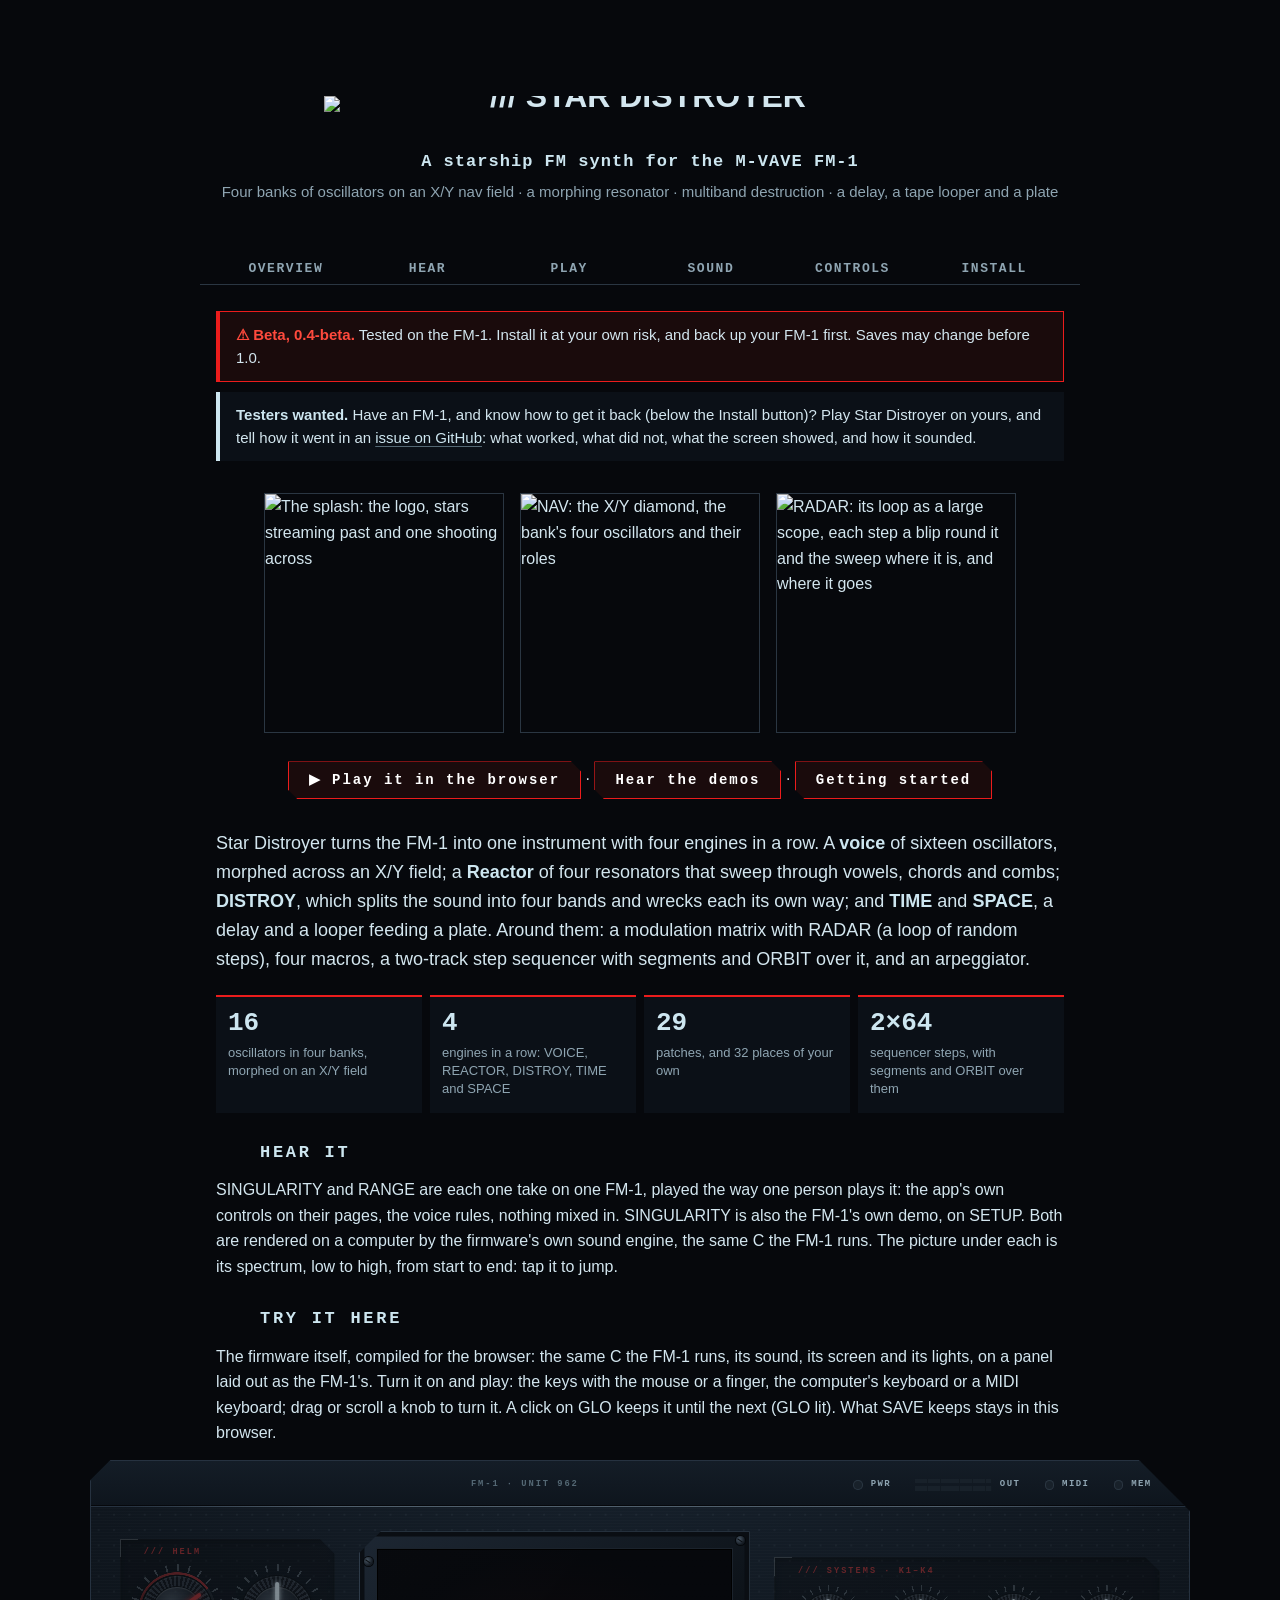
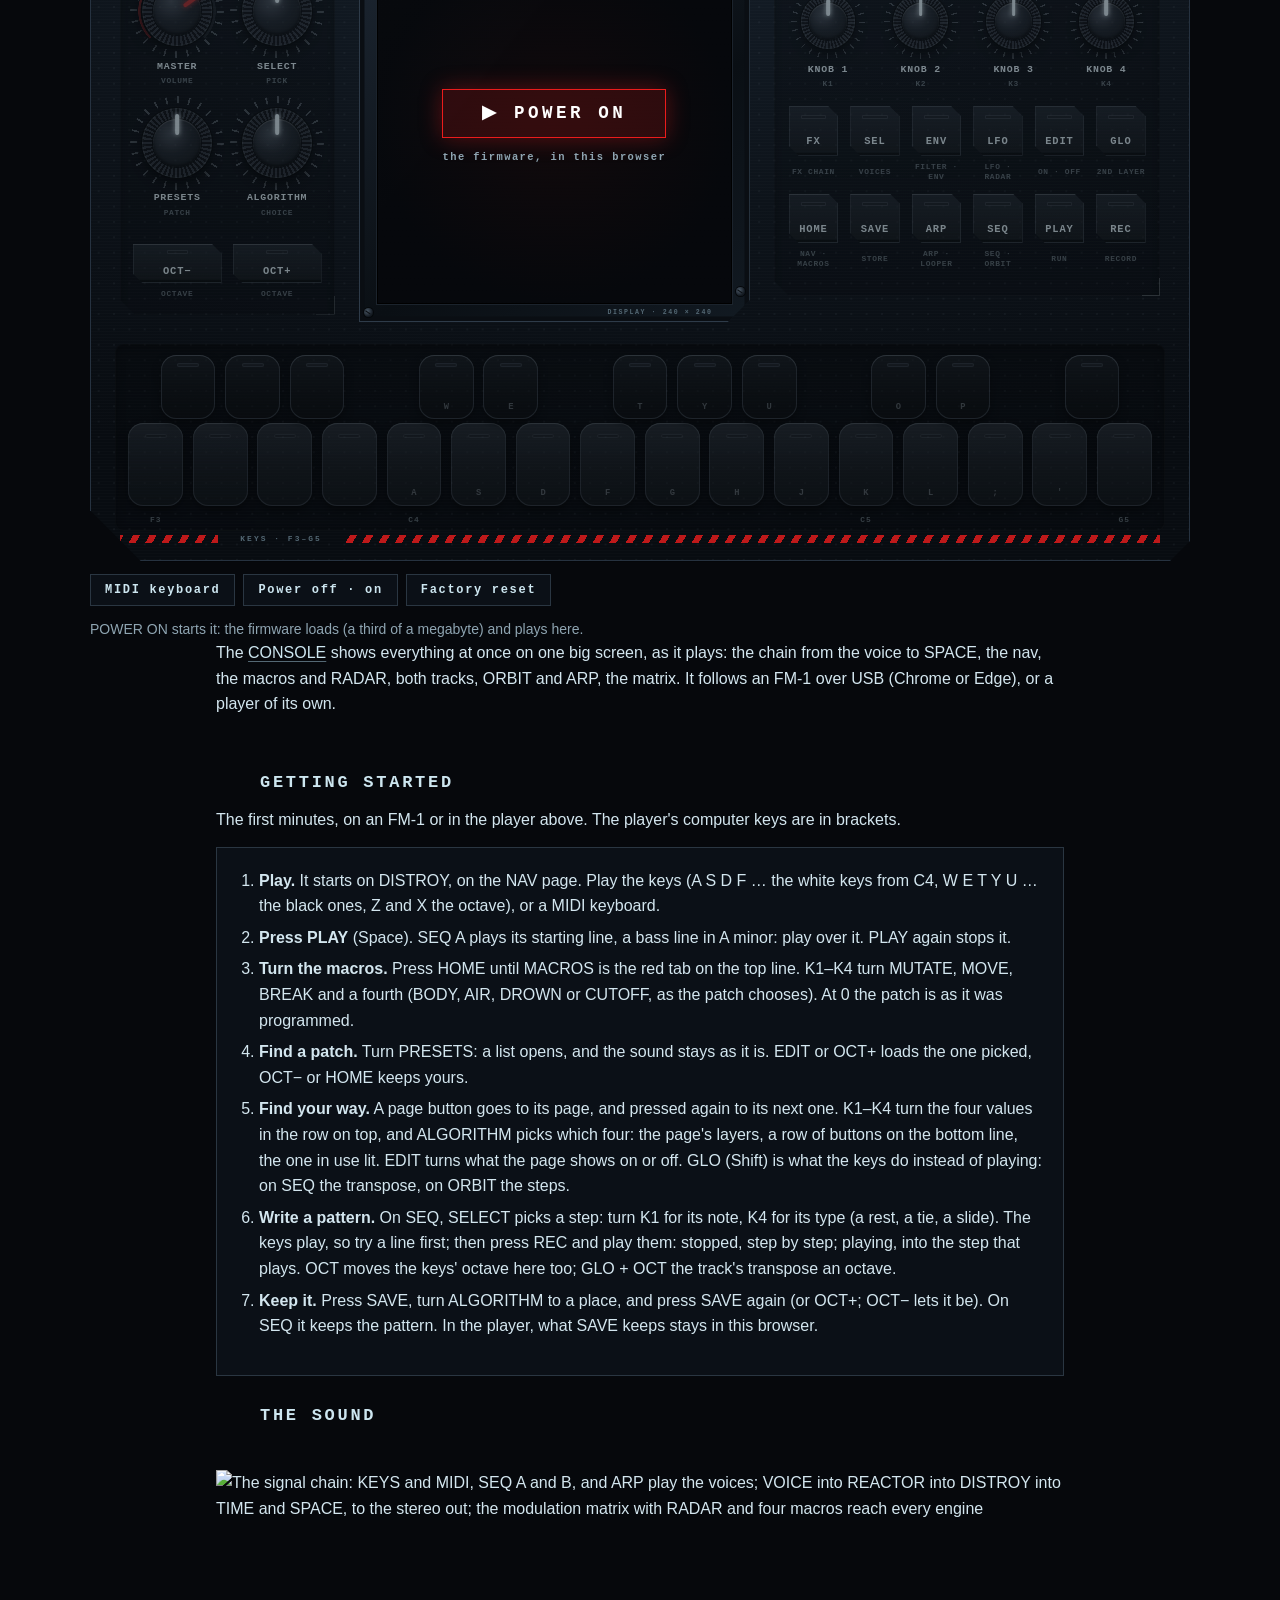
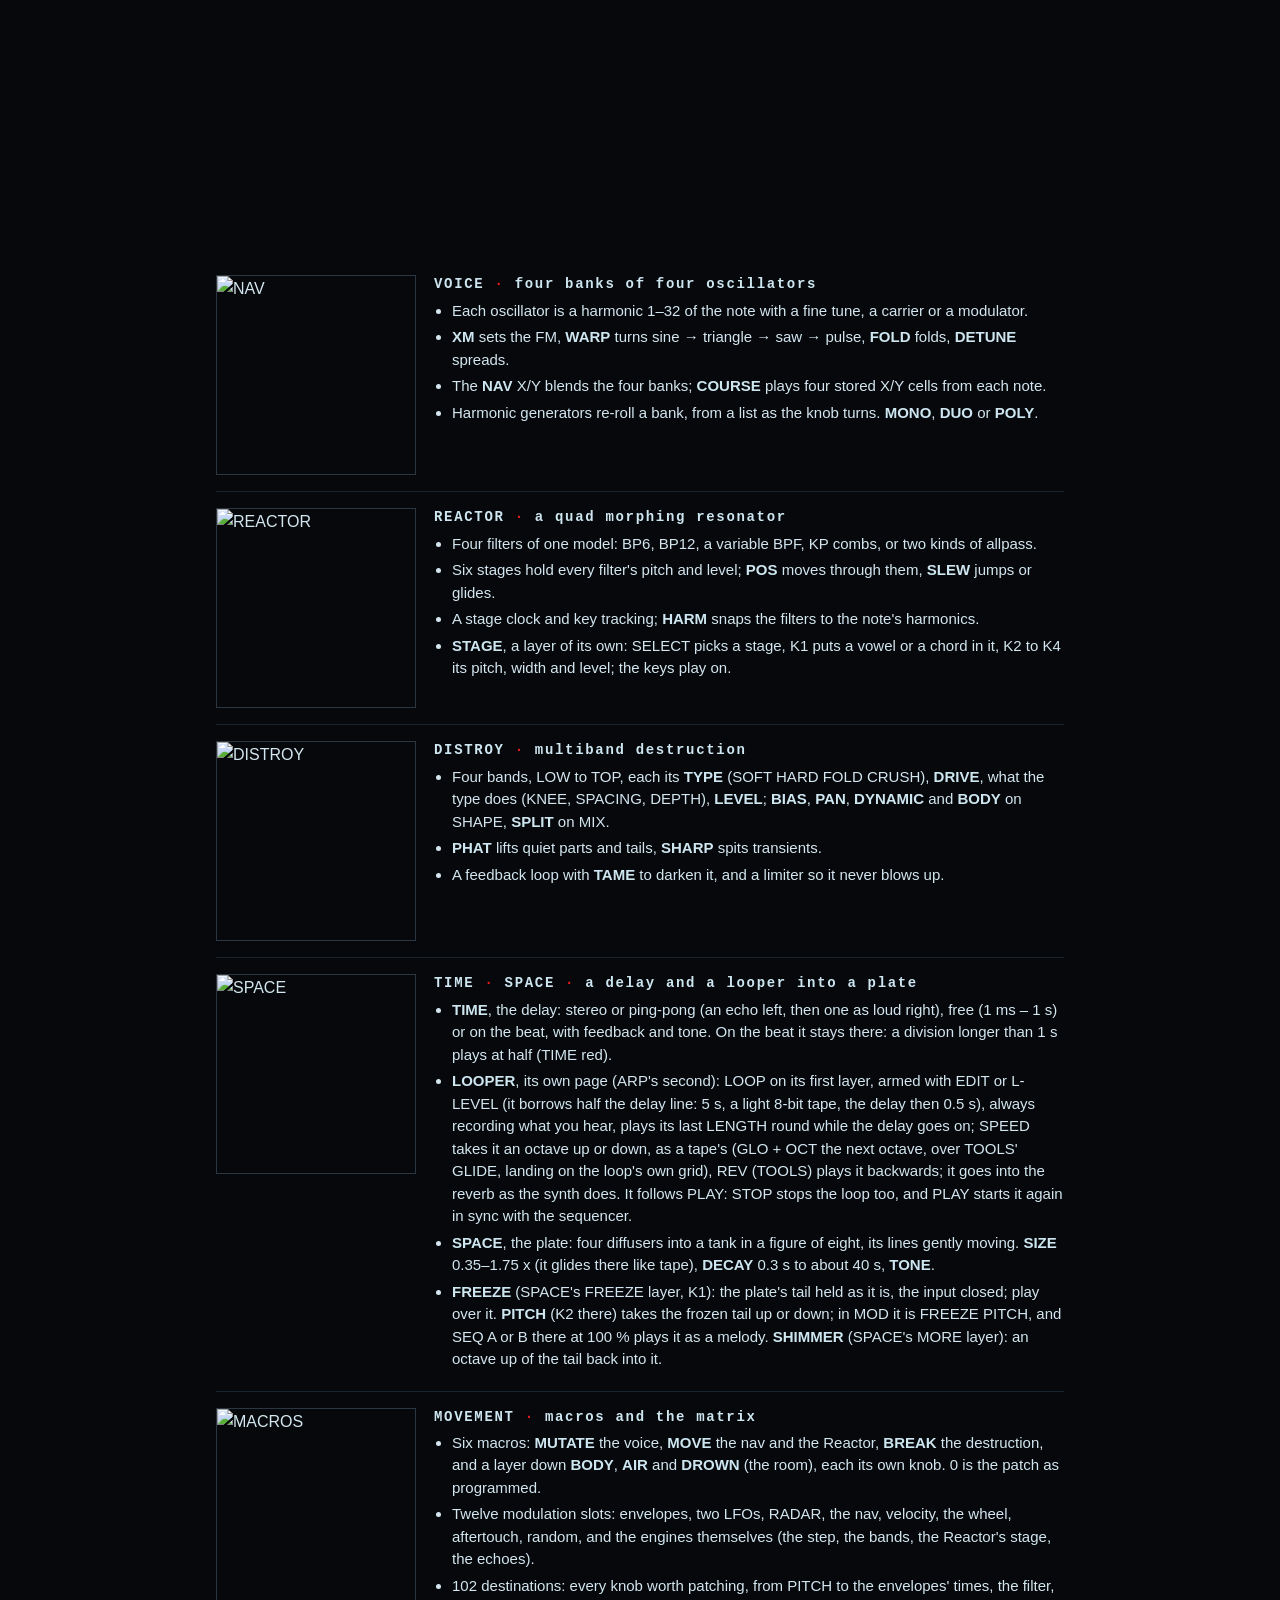
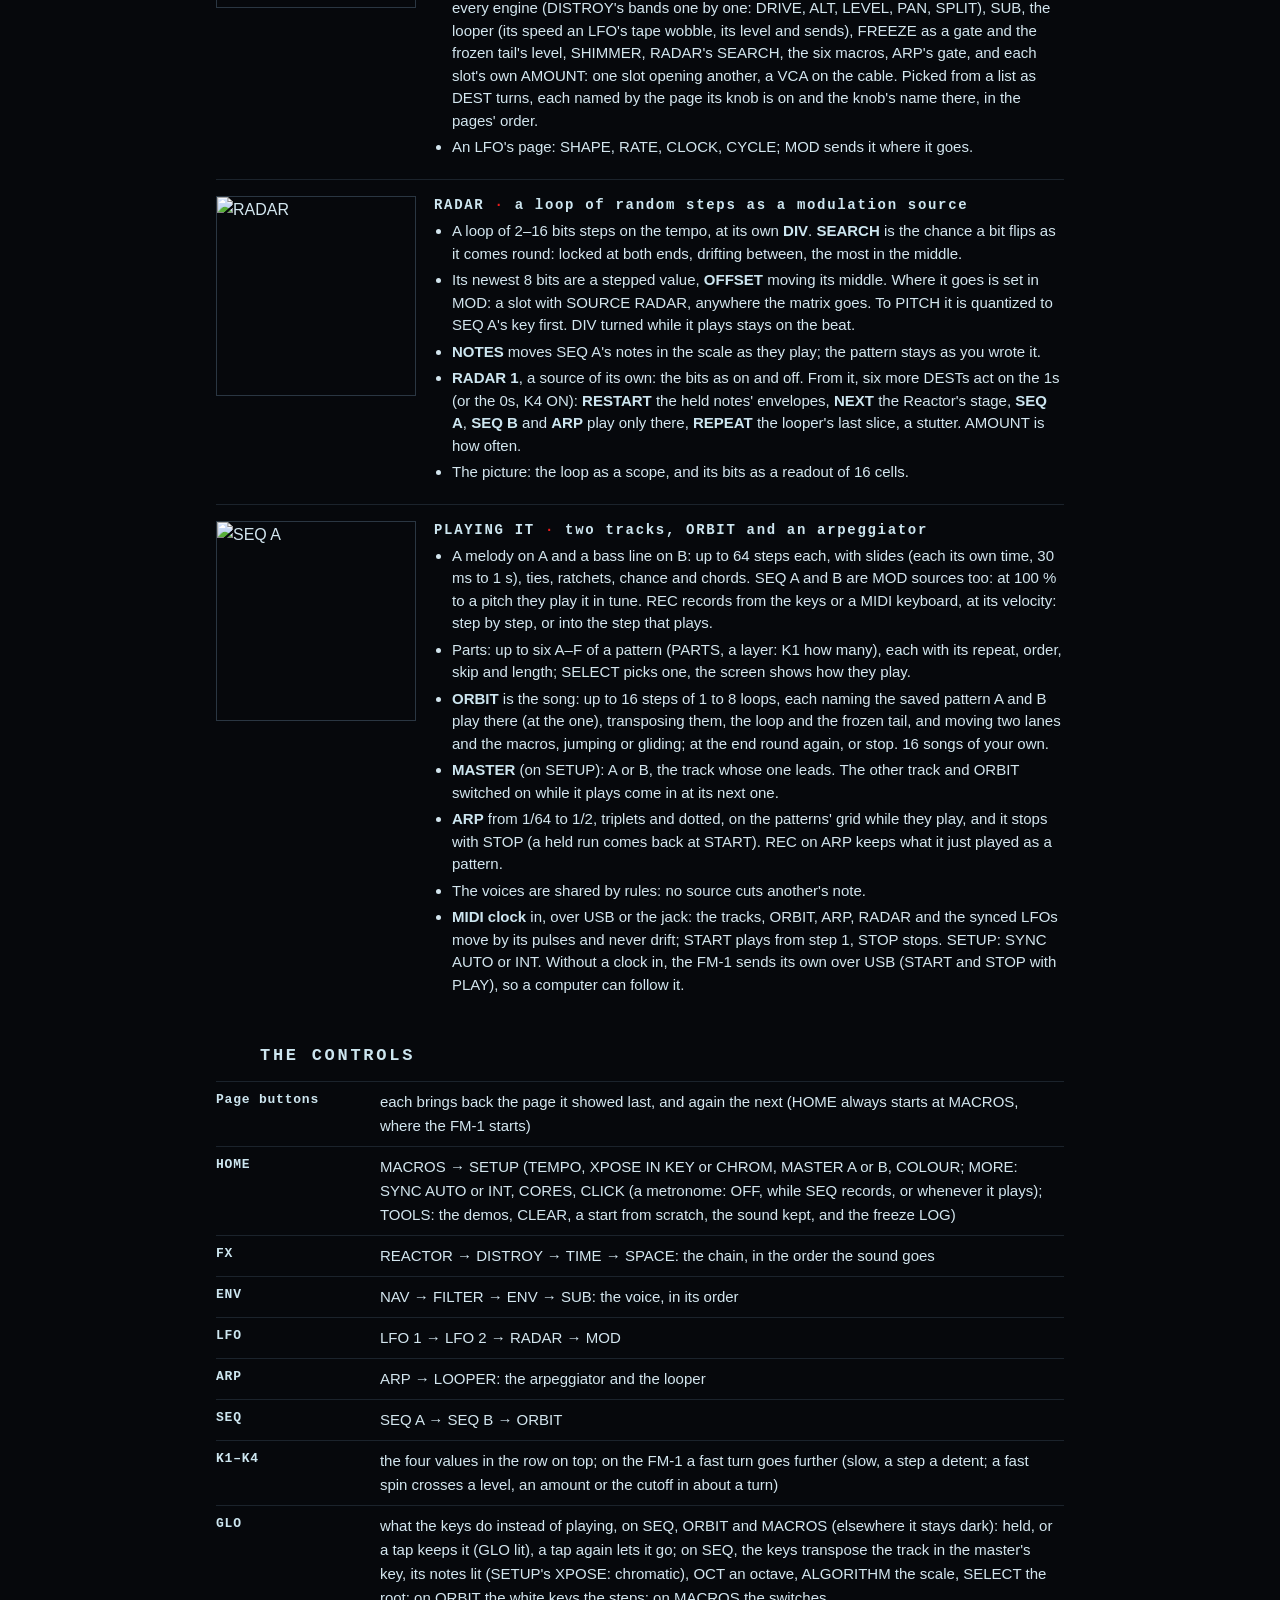
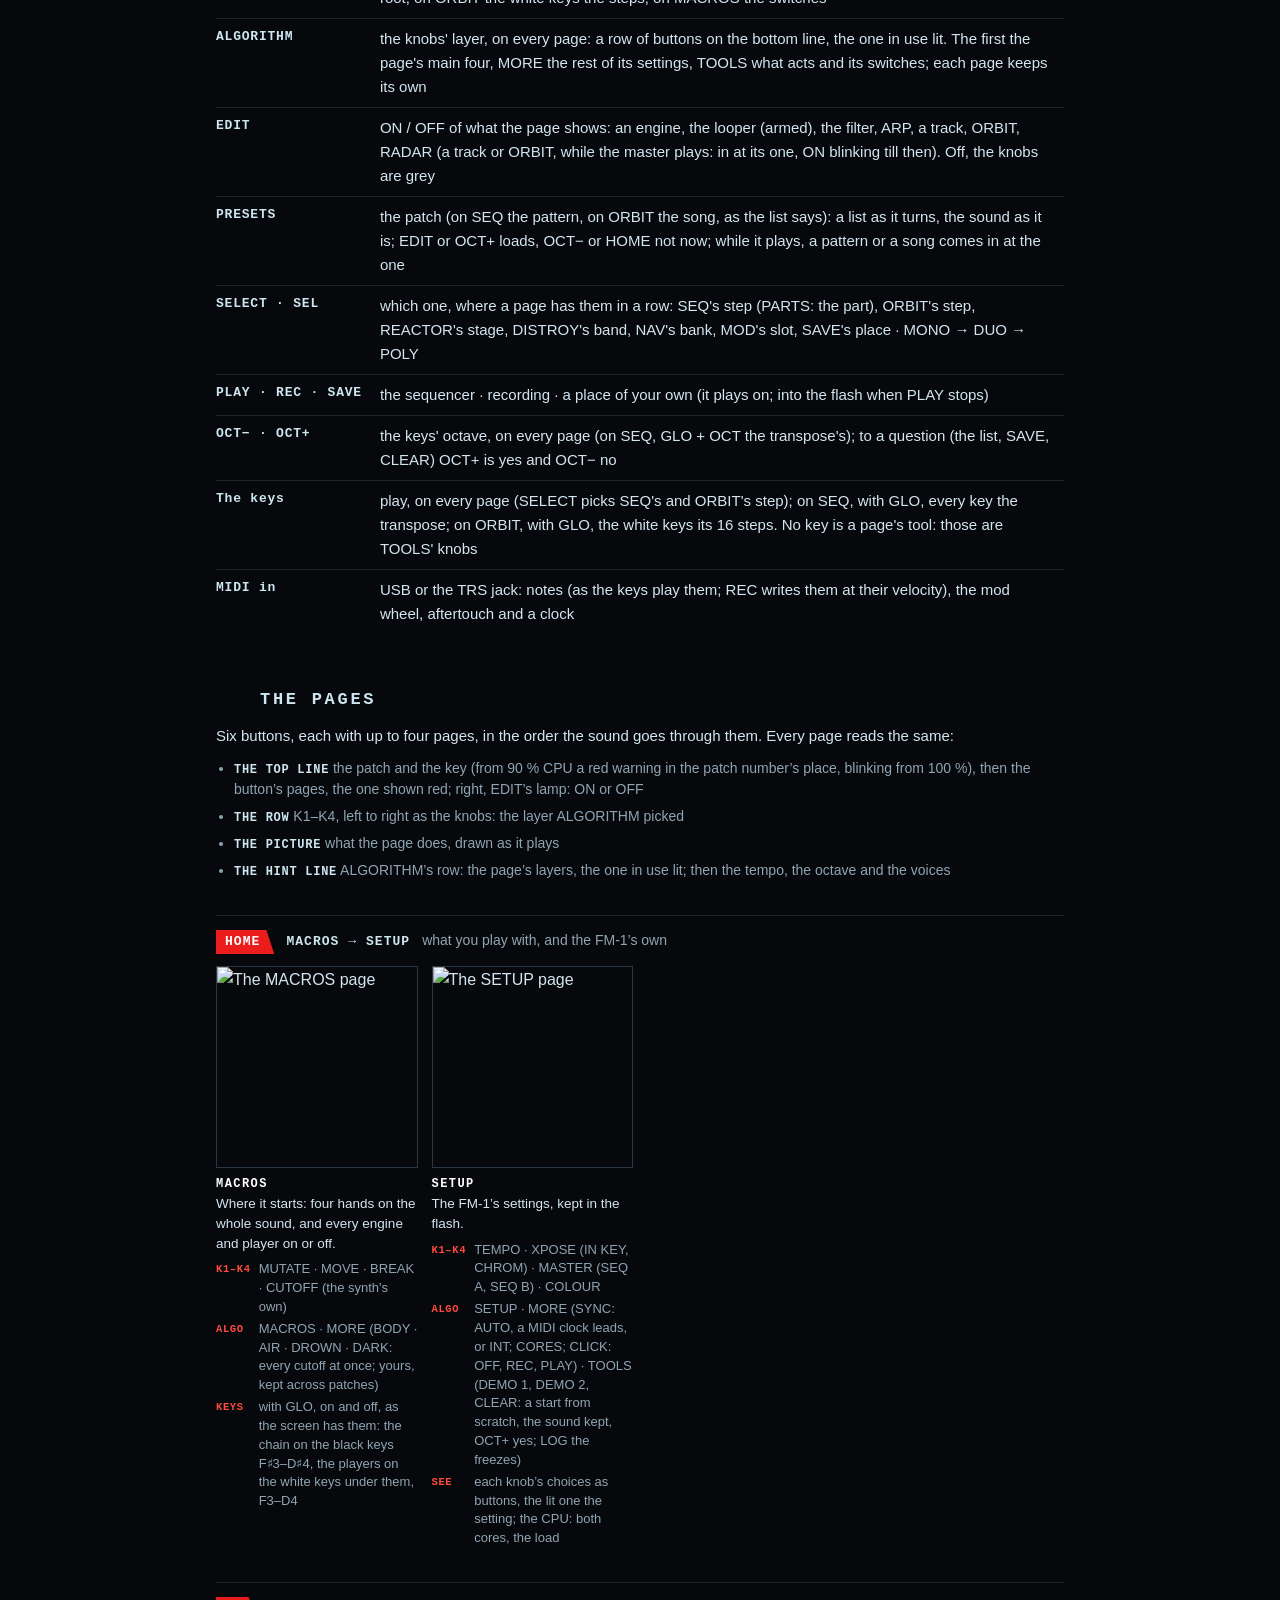
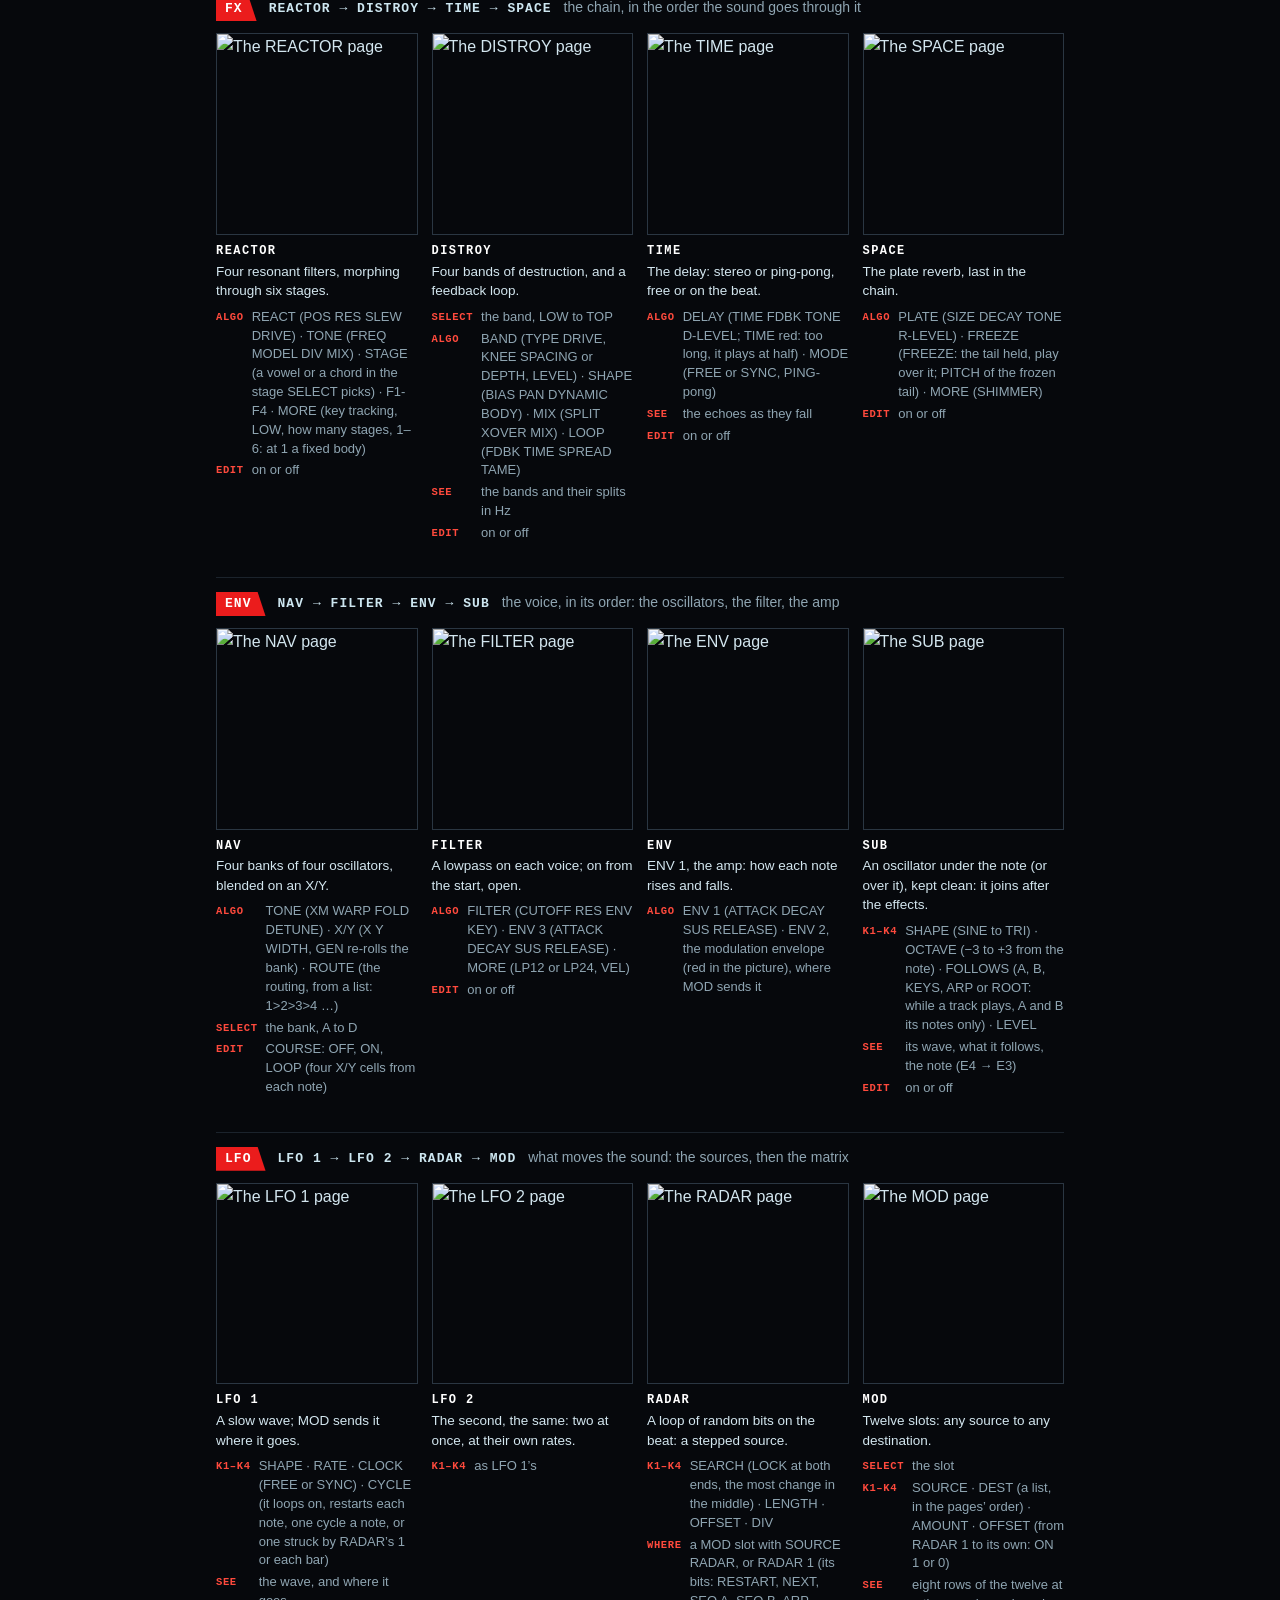
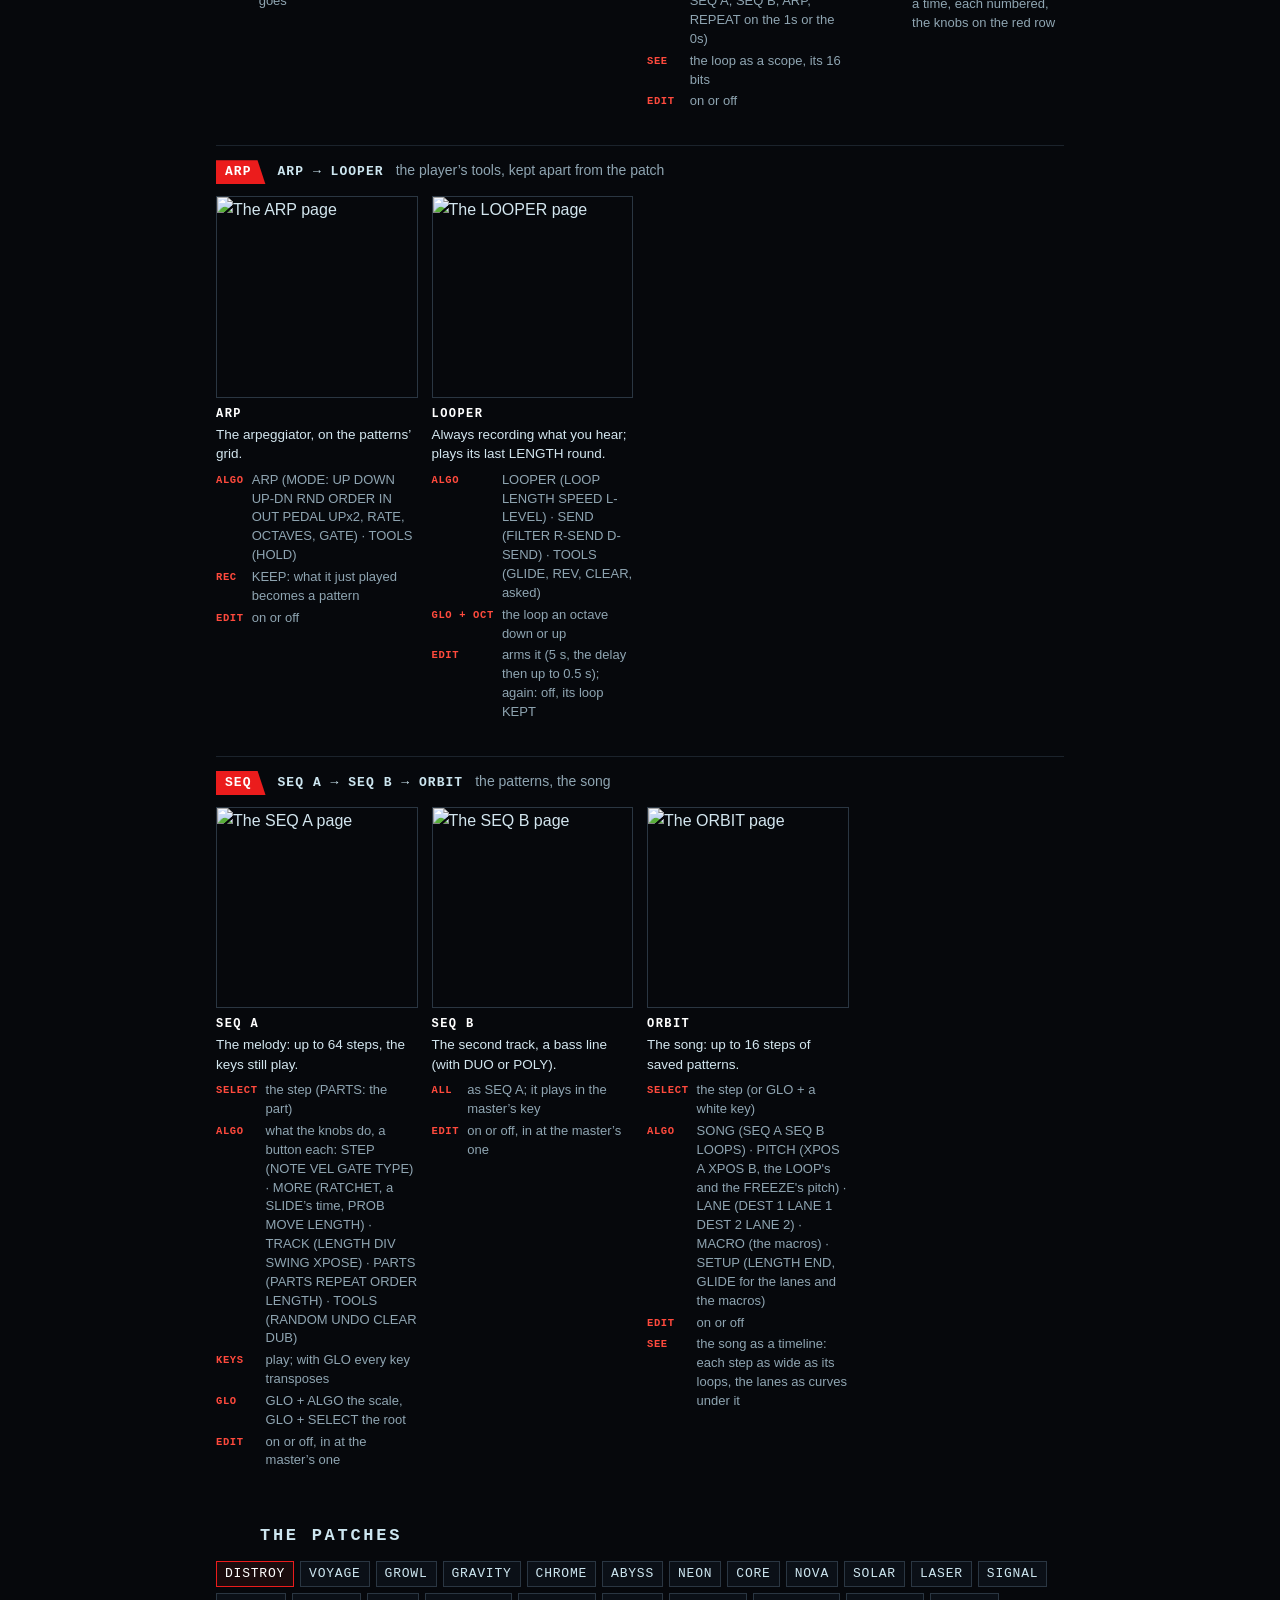
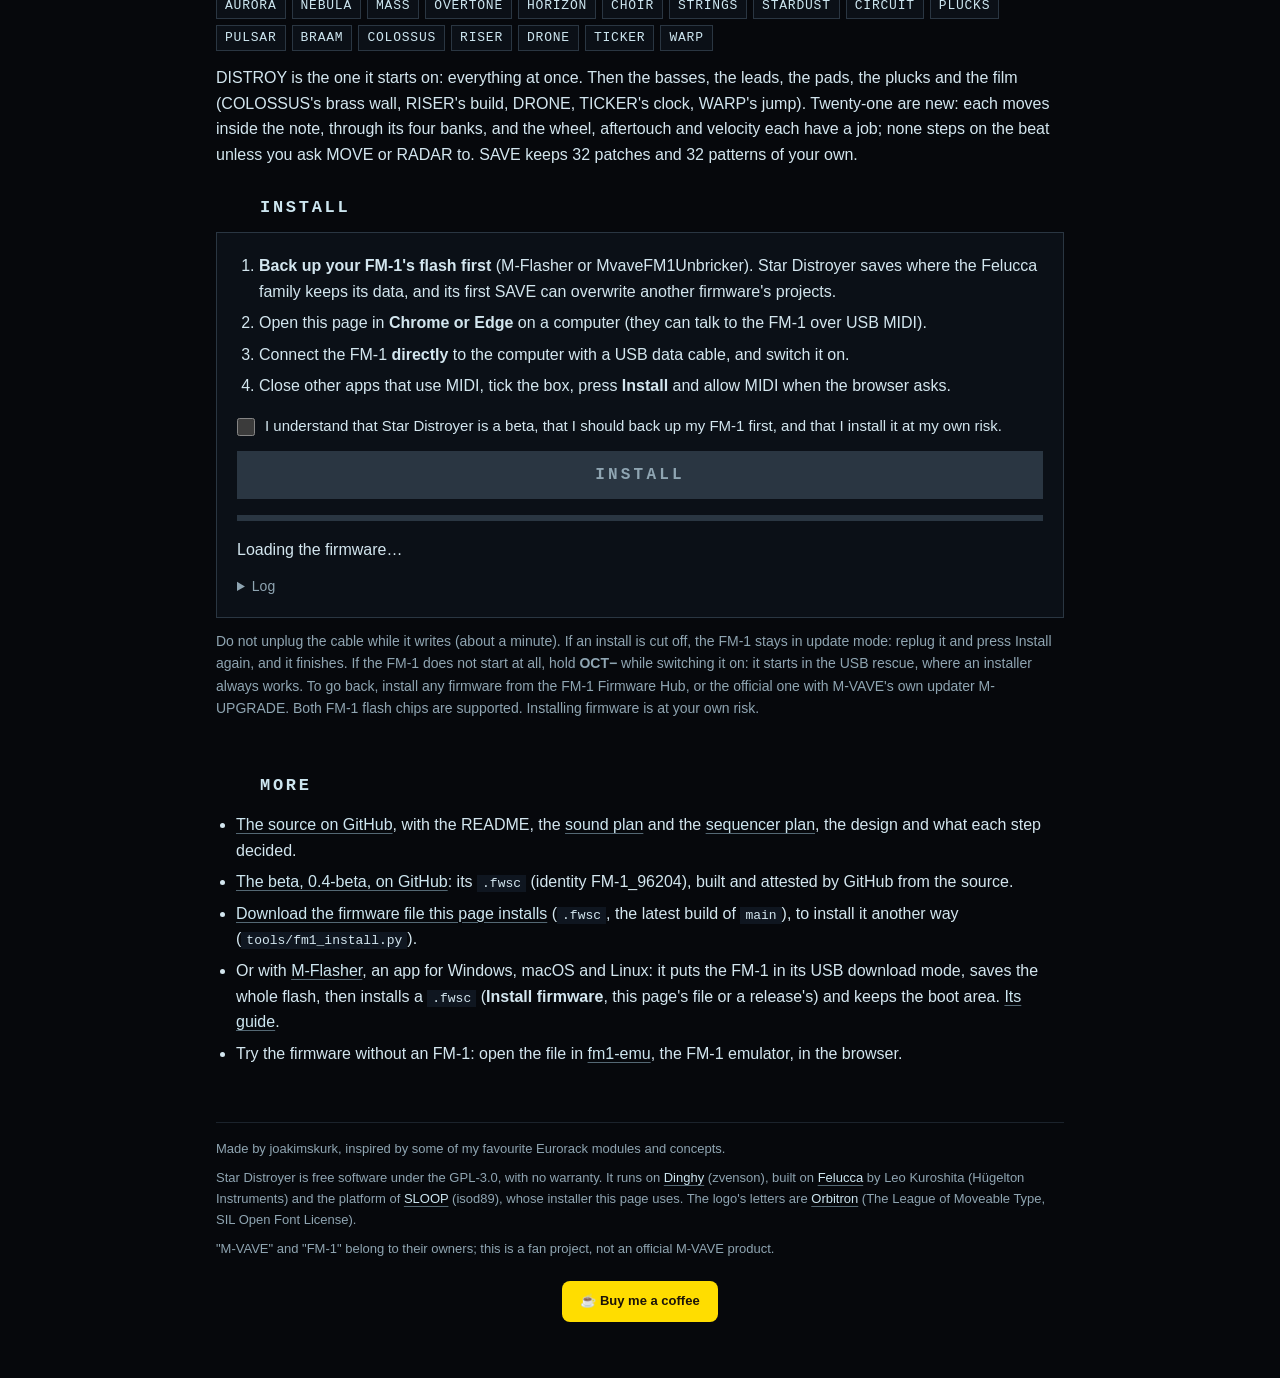
==== commit a5a37e2f: "The page and README point at 0.4-beta, tested on the FM-1 The warning said the second beta, tested o" ====
--- a/web/index.html
+++ b/web/index.html
@@ -210,8 +210,8 @@
 
   <section class="panel" id="overview" role="tabpanel">
   <div class="notes">
-    <p class="warn" role="note"><b>⚠ The second beta.</b> Each version of Star Distroyer is played on an FM-1, and tested on a
-      computer and in the FM-1 emulator. Install it at your own risk, and back up your FM-1 first. What you save may not load in the next beta.</p>
+    <p class="warn" role="note"><b>⚠ Beta, 0.4-beta.</b> Tested on the FM-1. Install it at your own risk, and back up your
+      FM-1 first. Saves may change before 1.0.</p>
     <p class="testers" role="note"><b>Testers wanted.</b> Have an FM-1, and know how to get it back (below the Install
       button)? Play Star Distroyer on yours, and tell how it went in an
       <a href="https://github.com/joakimskurk/fm1stardistroyer/issues/new?title=Tried+on+an+FM-1">issue on GitHub</a>:
@@ -540,7 +540,7 @@
       <a href="https://github.com/joakimskurk/fm1stardistroyer/blob/main/docs/sd/Star_Distroyer_FM1_Sound_Plan_v0.1.md">sound plan</a>
       and the <a href="https://github.com/joakimskurk/fm1stardistroyer/blob/main/docs/sd/Star_Distroyer_FM1_Sequencer_Plan_v0.2.md">sequencer plan</a>,
       the design and what each step decided.</li>
-    <li><a href="https://github.com/joakimskurk/fm1stardistroyer/releases/tag/v0.3-beta">The second beta, 0.3-beta, on GitHub</a>: its <code>.fwsc</code> (identity FM-1_96203), built and
+    <li><a href="https://github.com/joakimskurk/fm1stardistroyer/releases/tag/v0.4-beta">The beta, 0.4-beta, on GitHub</a>: its <code>.fwsc</code> (identity FM-1_96204), built and
       attested by GitHub from the source.</li>
     <li><a id="dl" href="#">Download the firmware file this page installs</a> (<code>.fwsc</code>, the latest build of
       <code>main</code>), to install it another way (<code>tools/fm1_install.py</code>).</li>
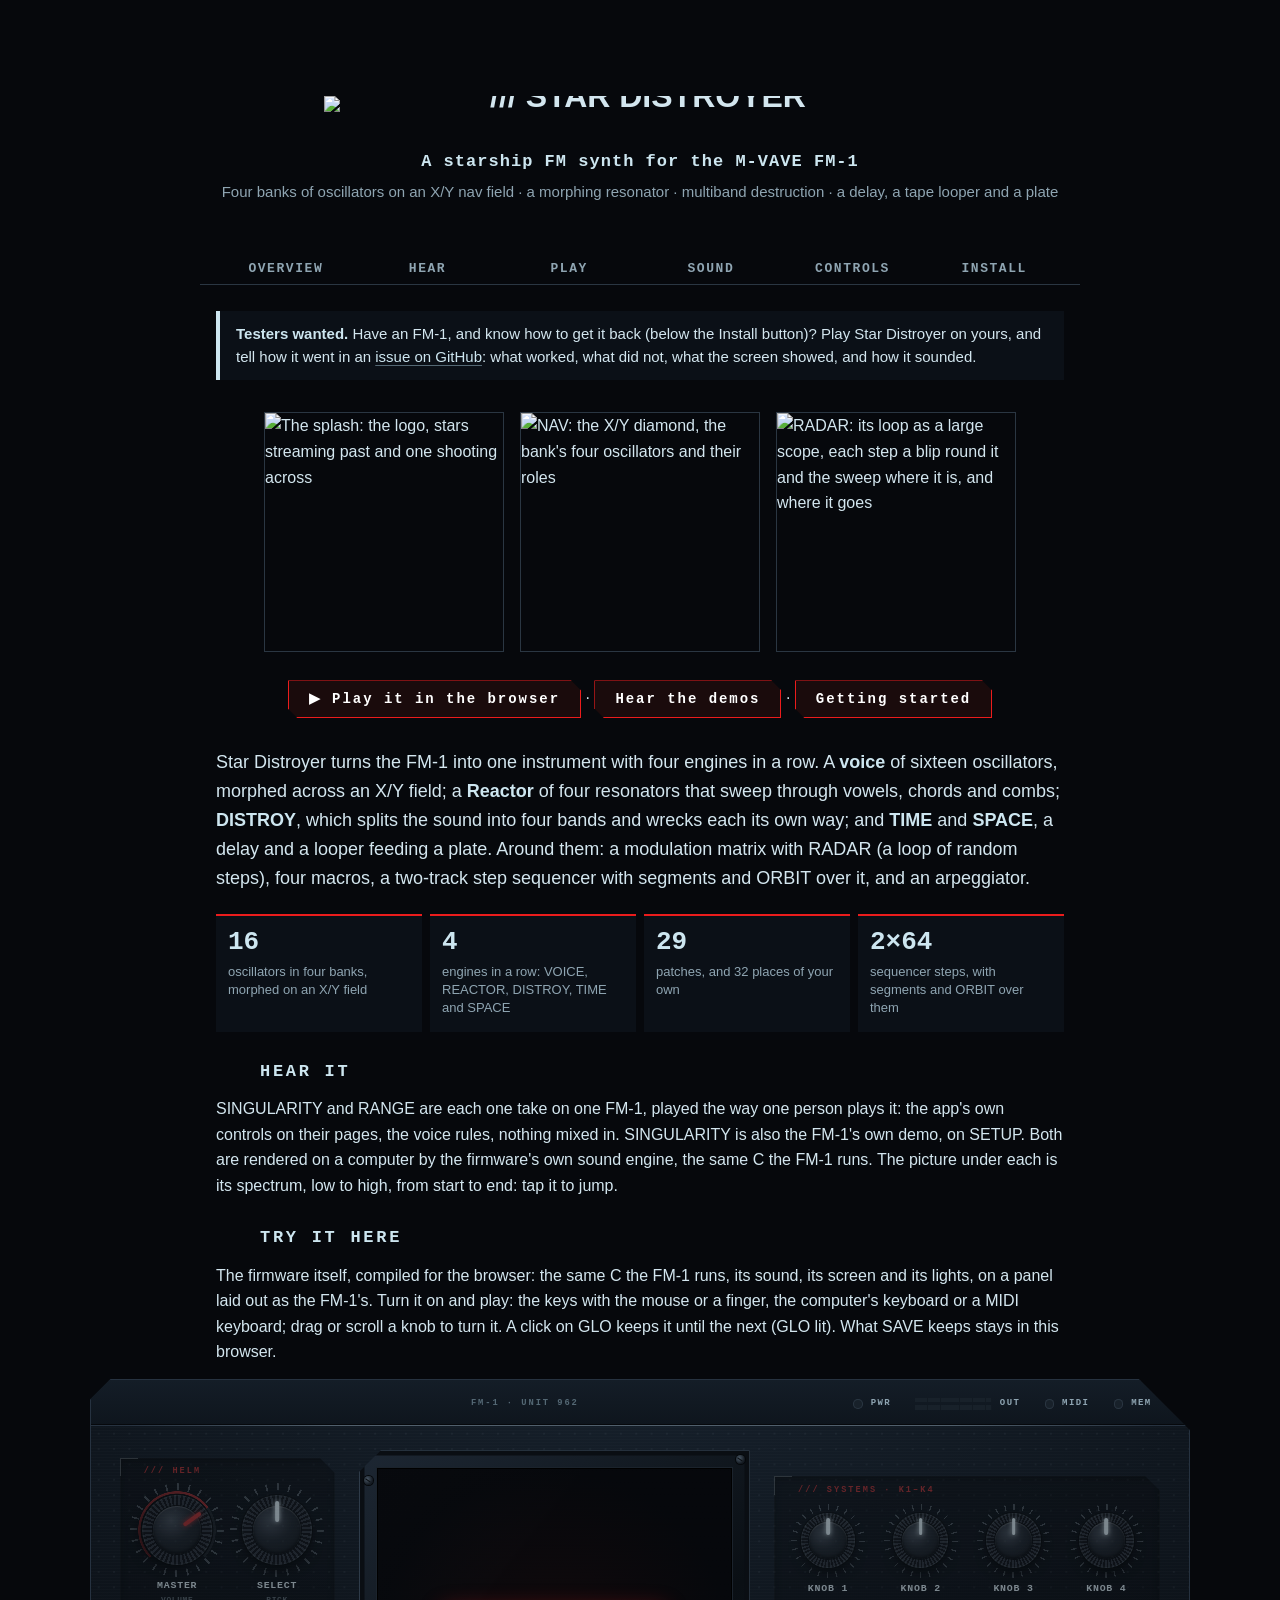
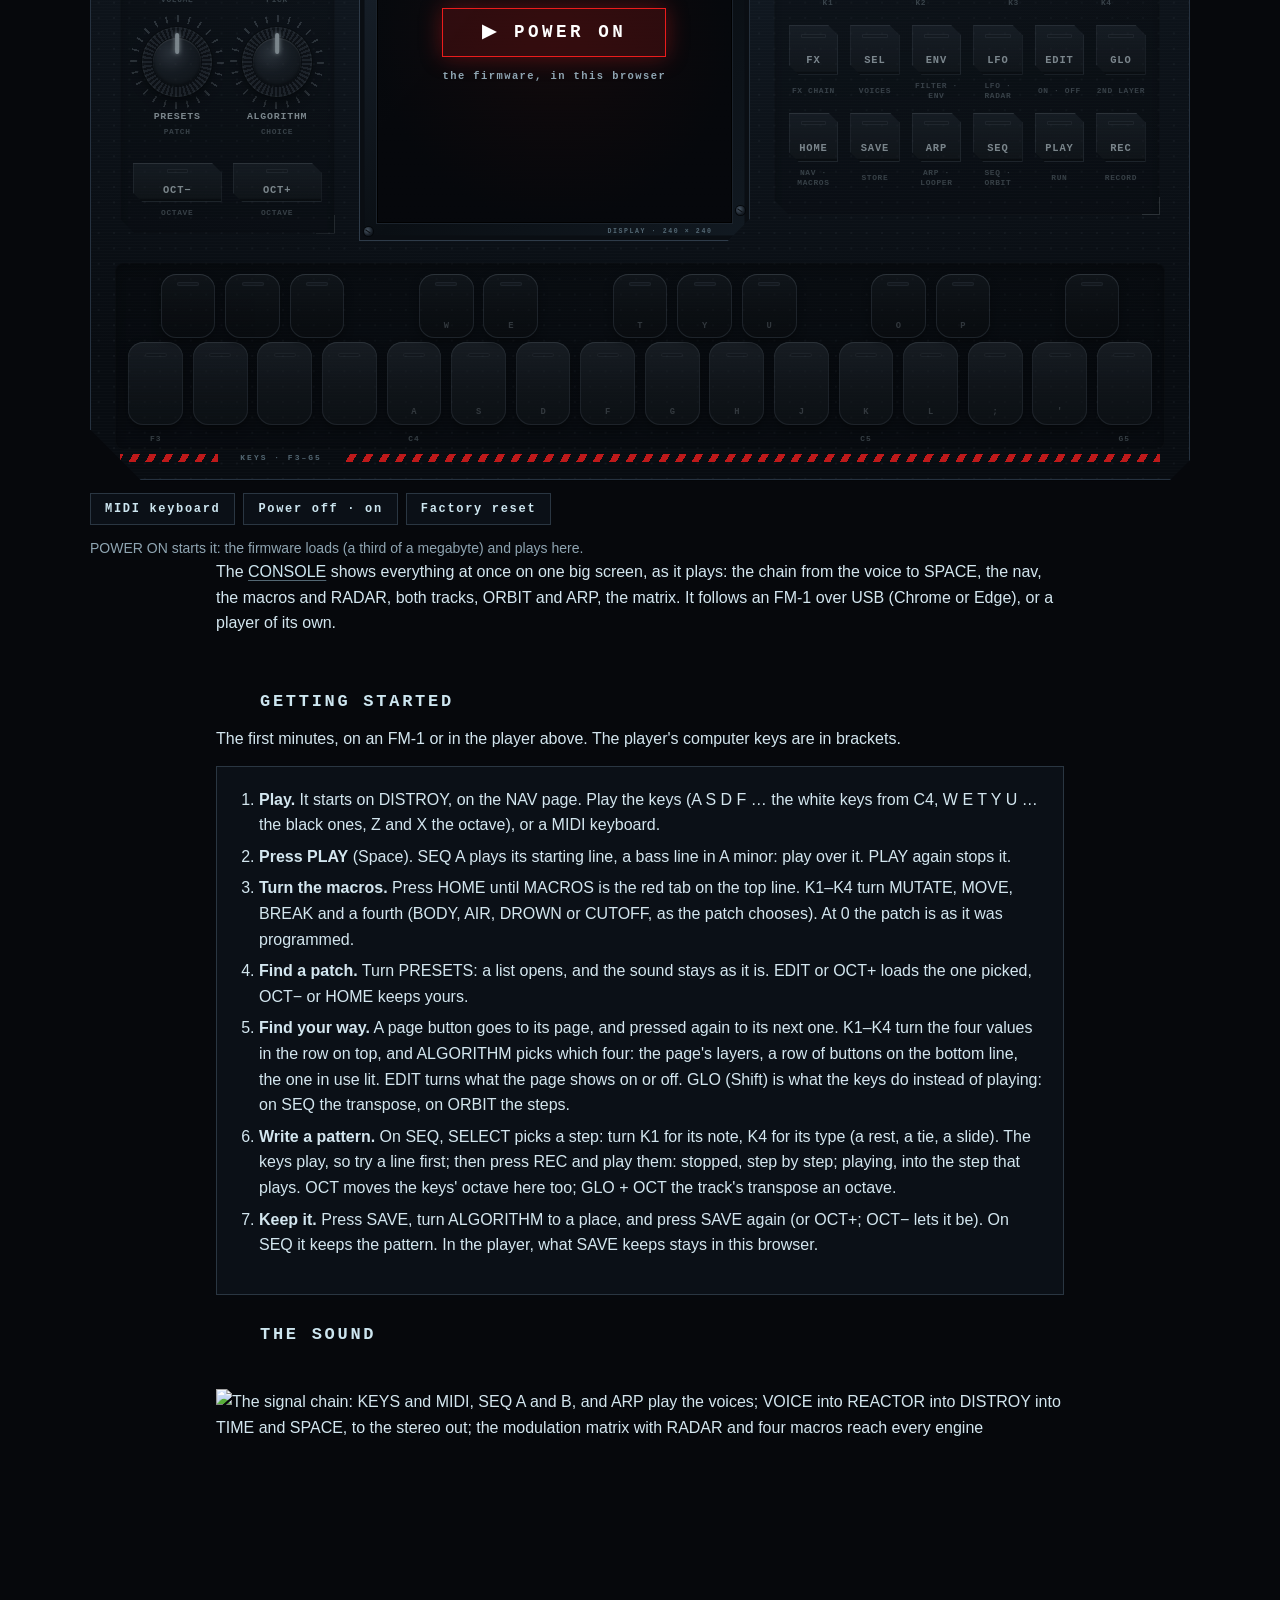
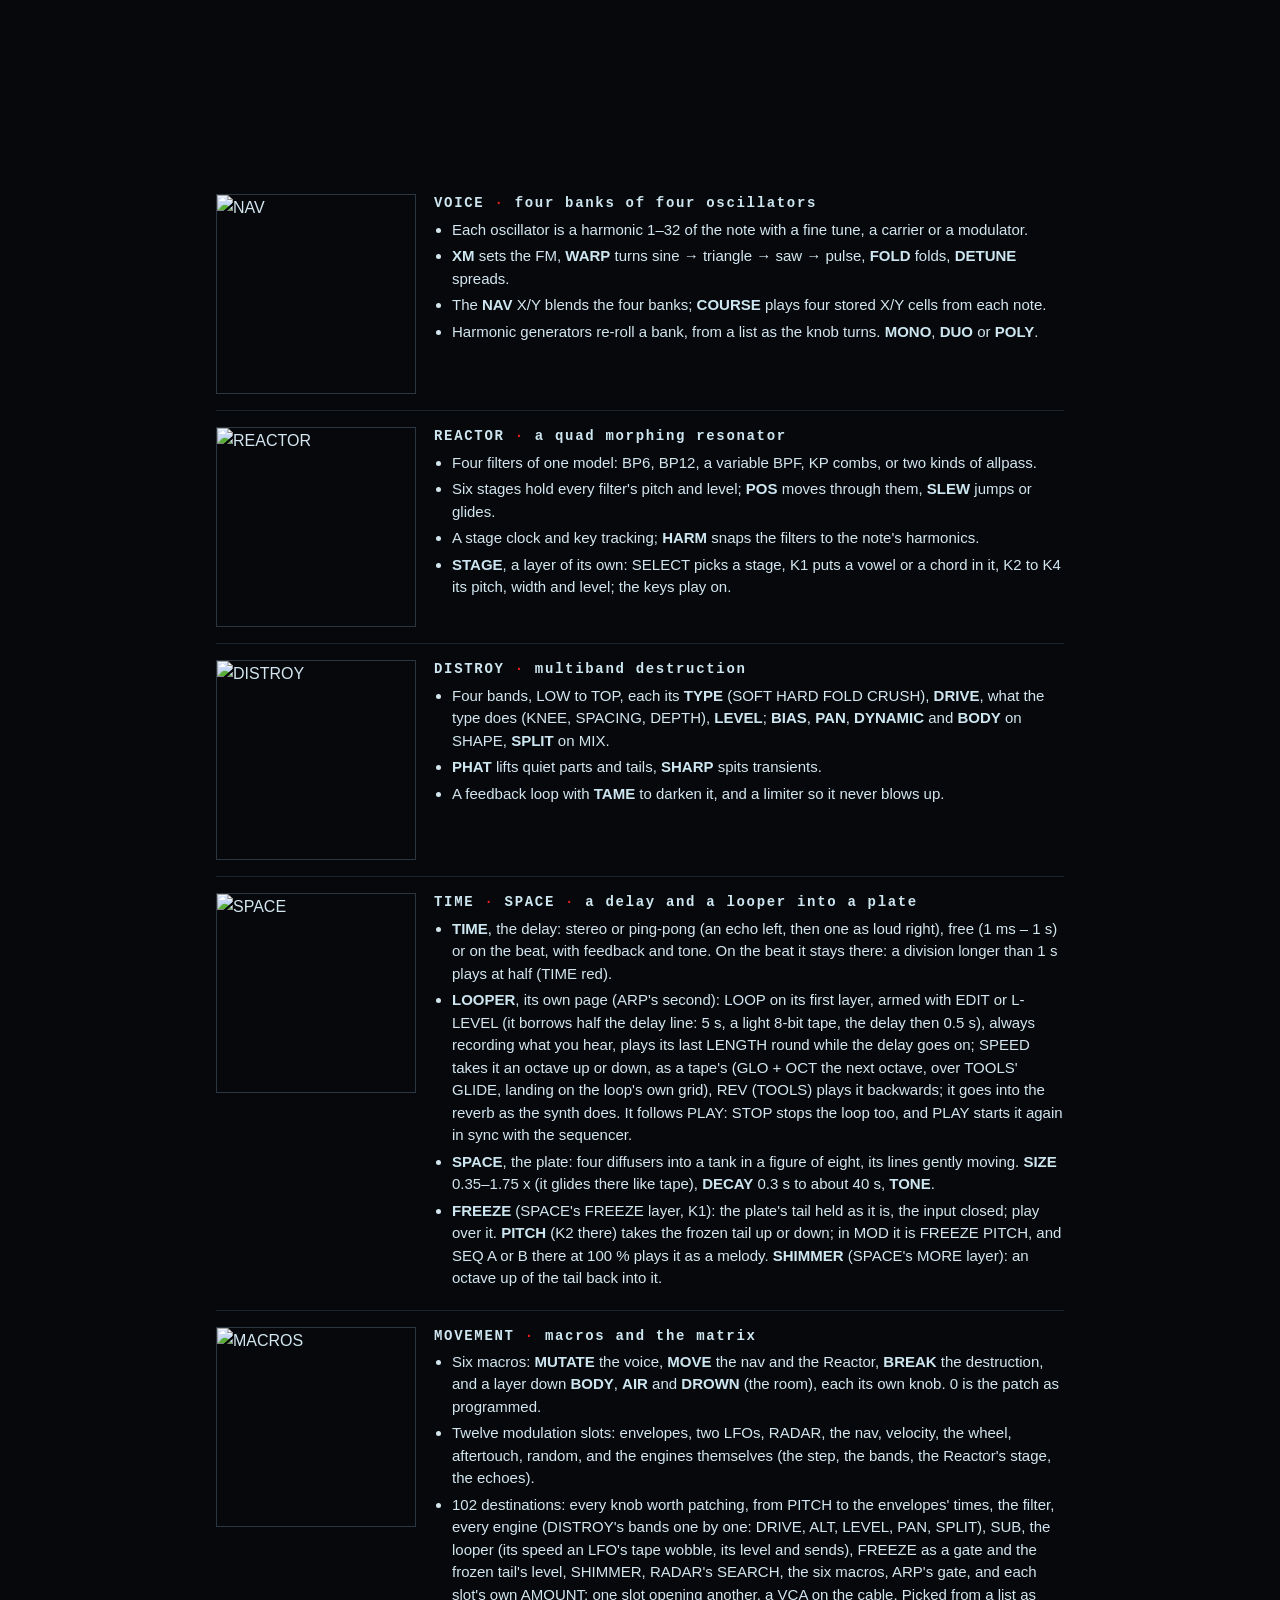
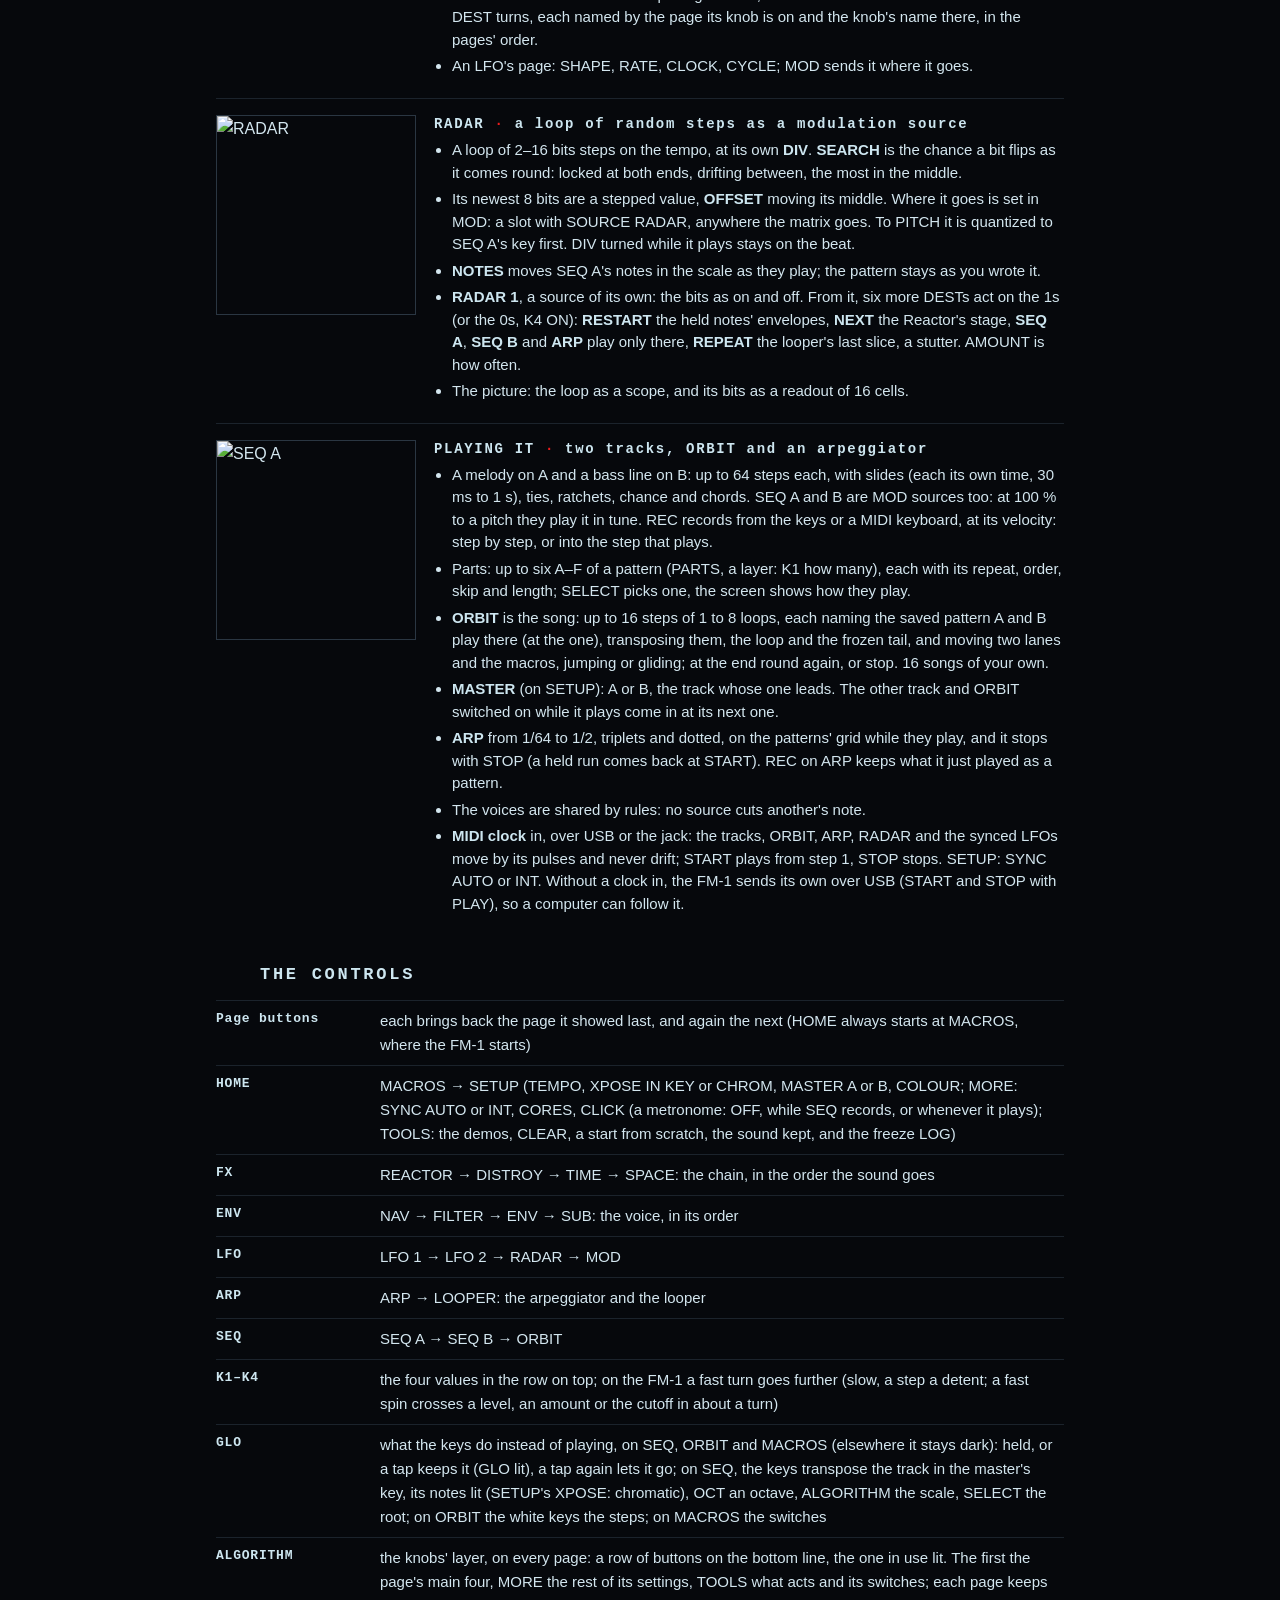
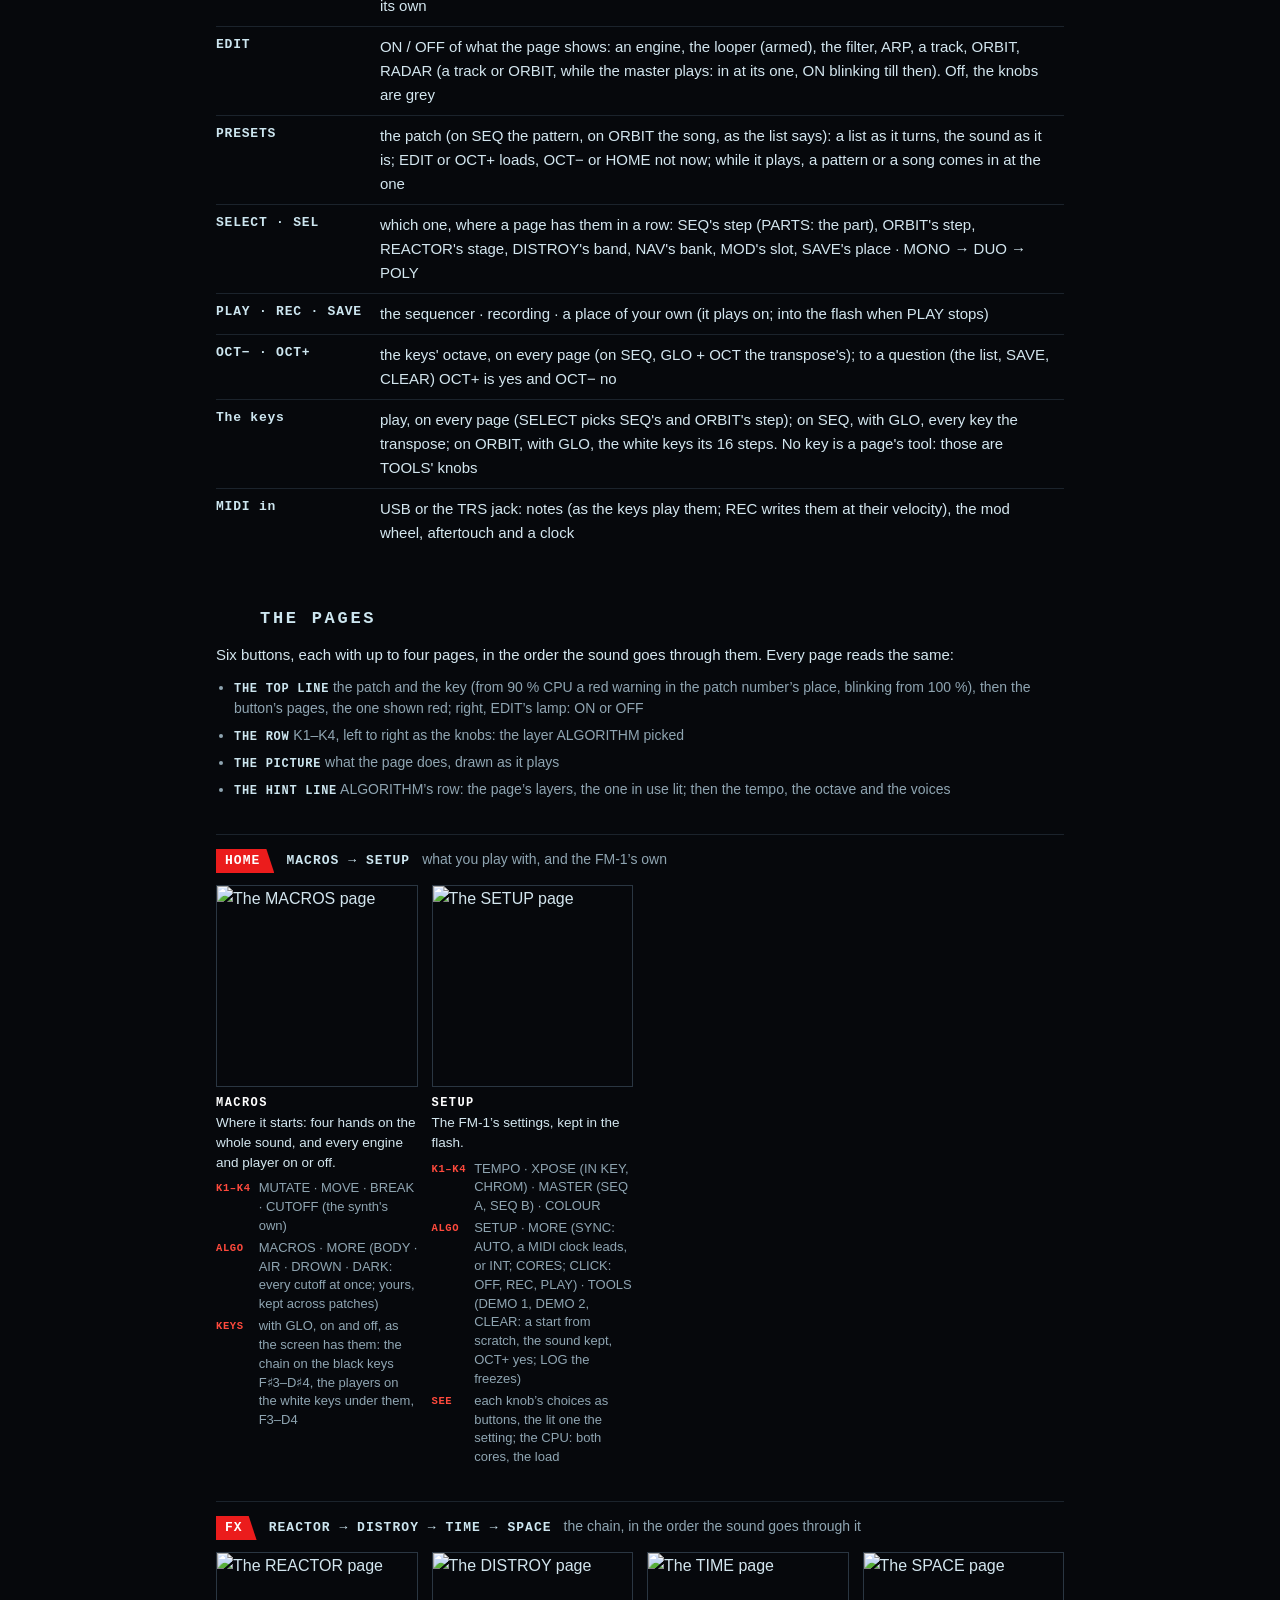
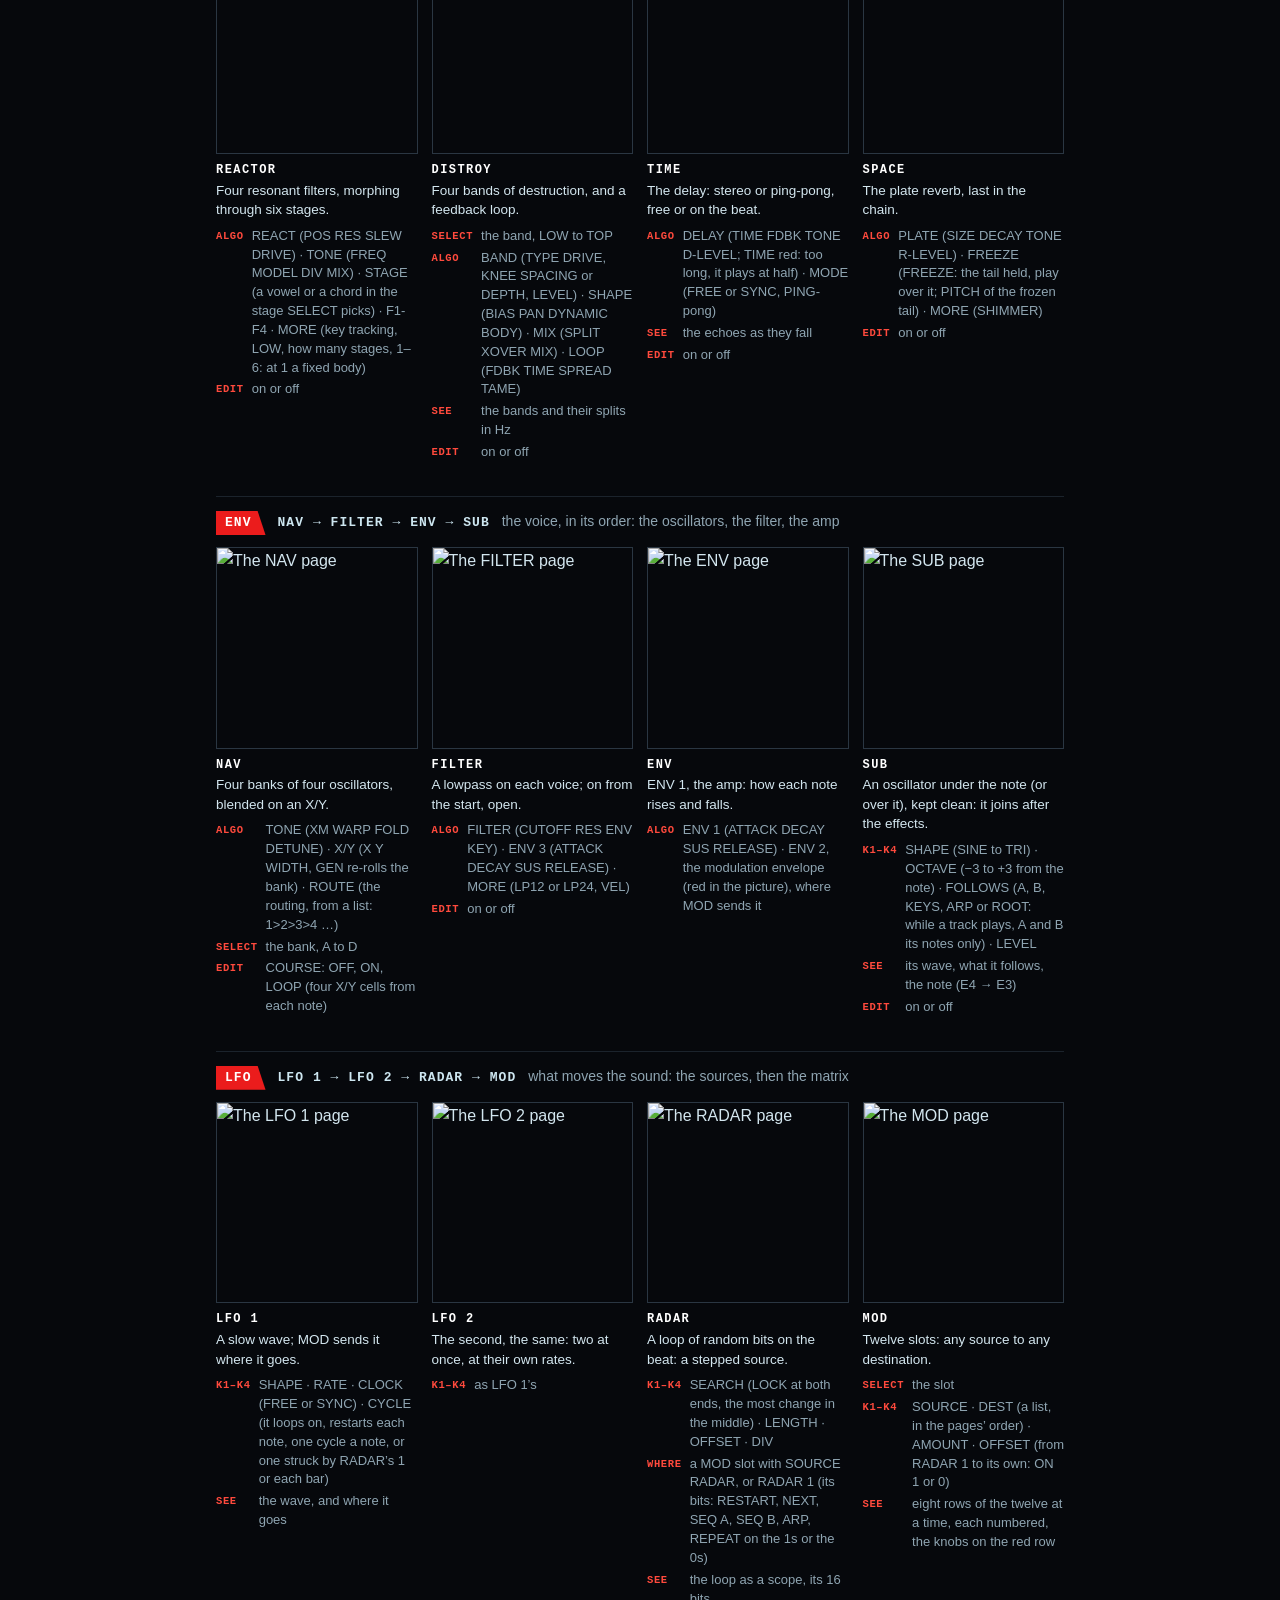
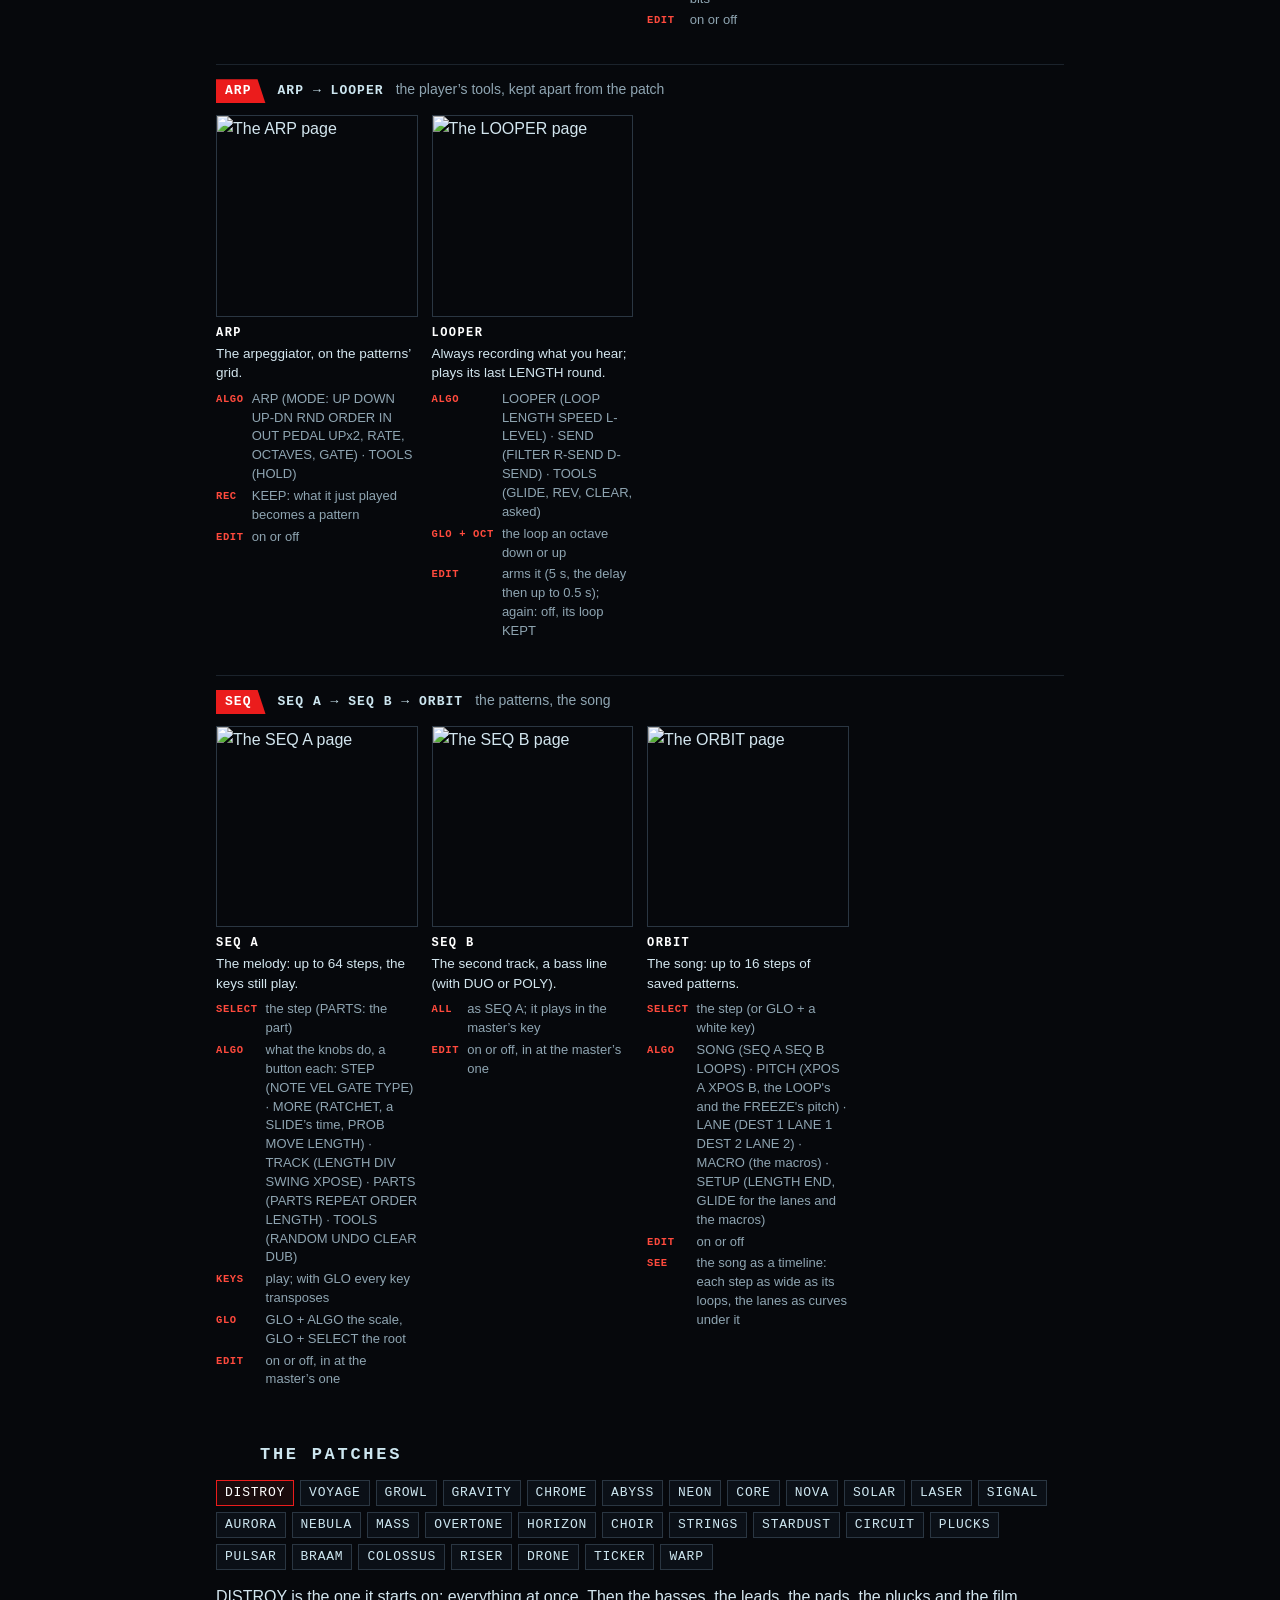
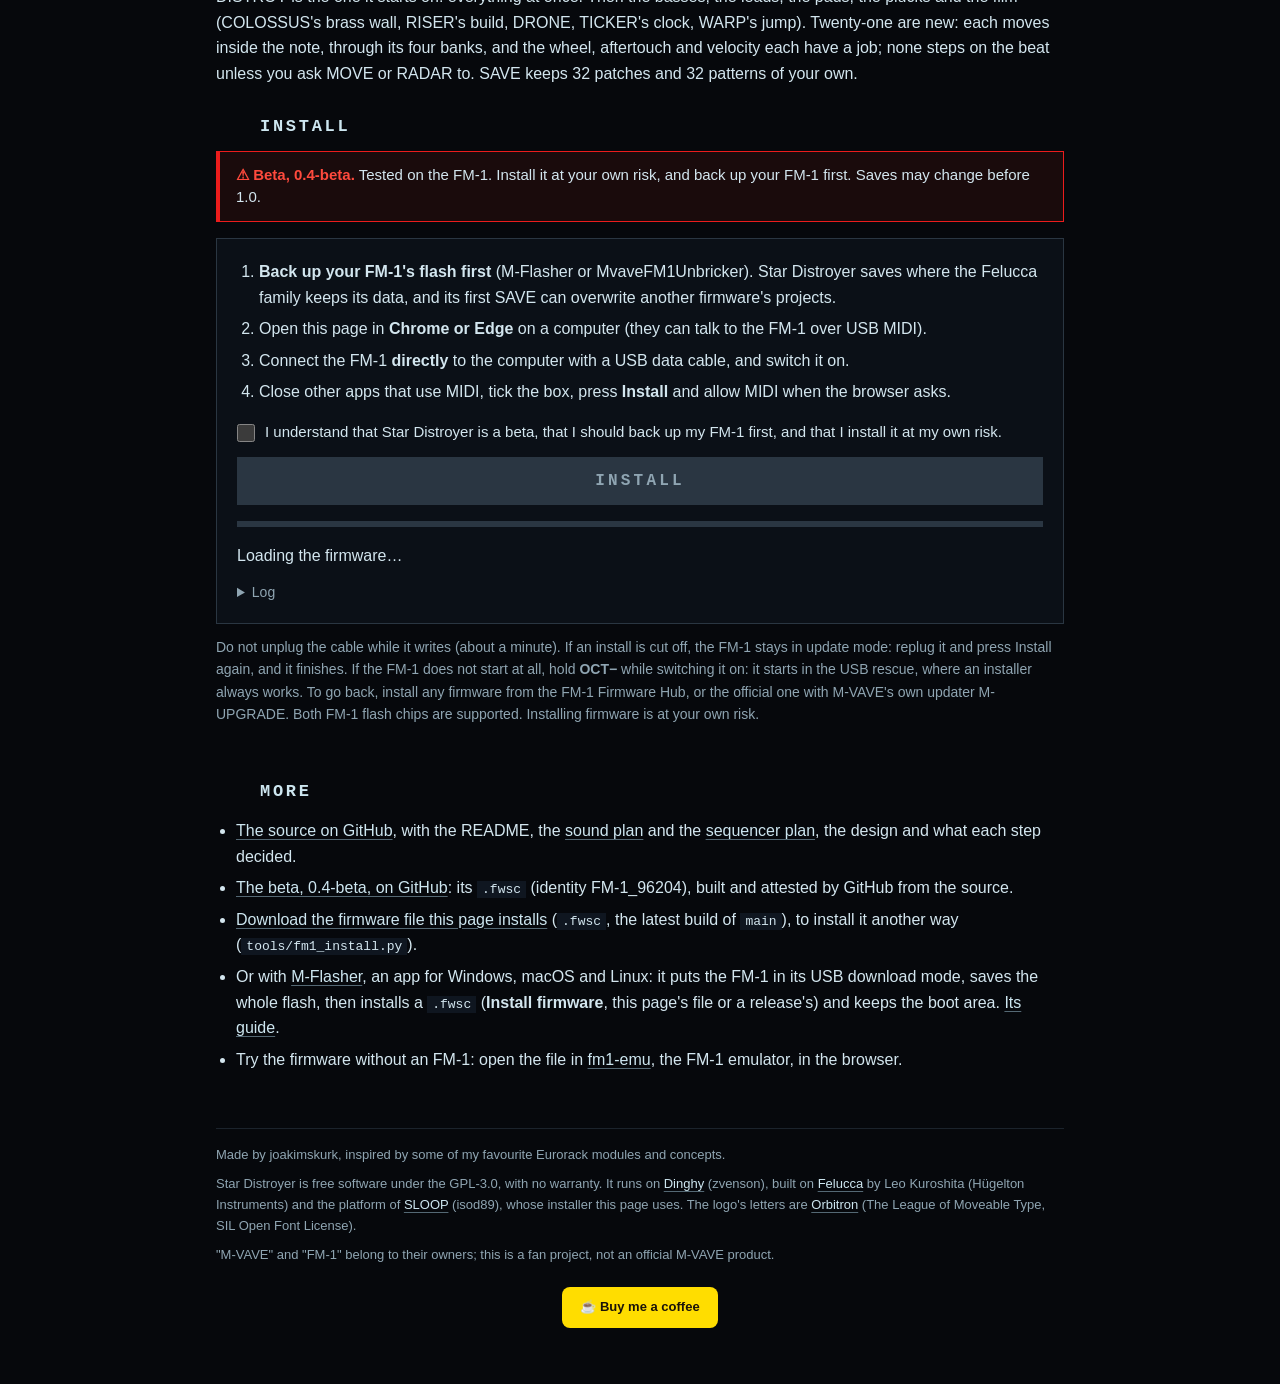
==== commit 4feda42e: "The page's top without the beta's warning; it is on Install Co-Authored-By: Claude Opus 5.5 <noreply" ====
--- a/web/index.html
+++ b/web/index.html
@@ -74,6 +74,7 @@
   .warn { margin: 0; padding: 12px 16px; border: 1px solid var(--red); border-left-width: 4px; background: #1a0b0c;
           font-size: 15px; line-height: 1.5; }
   .warn b { color: var(--red2); }
+  #install .warn { margin-bottom: 16px; }
   .testers { margin: 0; padding: 12px 16px; border-left: 4px solid var(--ice); background: var(--panel); font-size: 15px;
              line-height: 1.5; }
   .testers b { color: var(--ice); }
@@ -210,8 +211,6 @@
 
   <section class="panel" id="overview" role="tabpanel">
   <div class="notes">
-    <p class="warn" role="note"><b>⚠ Beta, 0.4-beta.</b> Tested on the FM-1. Install it at your own risk, and back up your
-      FM-1 first. Saves may change before 1.0.</p>
     <p class="testers" role="note"><b>Testers wanted.</b> Have an FM-1, and know how to get it back (below the Install
       button)? Play Star Distroyer on yours, and tell how it went in an
       <a href="https://github.com/joakimskurk/fm1stardistroyer/issues/new?title=Tried+on+an+FM-1">issue on GitHub</a>:
@@ -512,6 +511,8 @@
 
   <section class="panel" id="install" role="tabpanel">
   <h2><img src="screens/slash.png" width="68" height="28" alt="">Install</h2>
+  <p class="warn" role="note"><b>⚠ Beta, 0.4-beta.</b> Tested on the FM-1. Install it at your own risk, and back up your
+    FM-1 first. Saves may change before 1.0.</p>
   <div class="box">
     <ol>
       <li><b>Back up your FM-1's flash first</b> (M-Flasher or MvaveFM1Unbricker). Star Distroyer saves where the
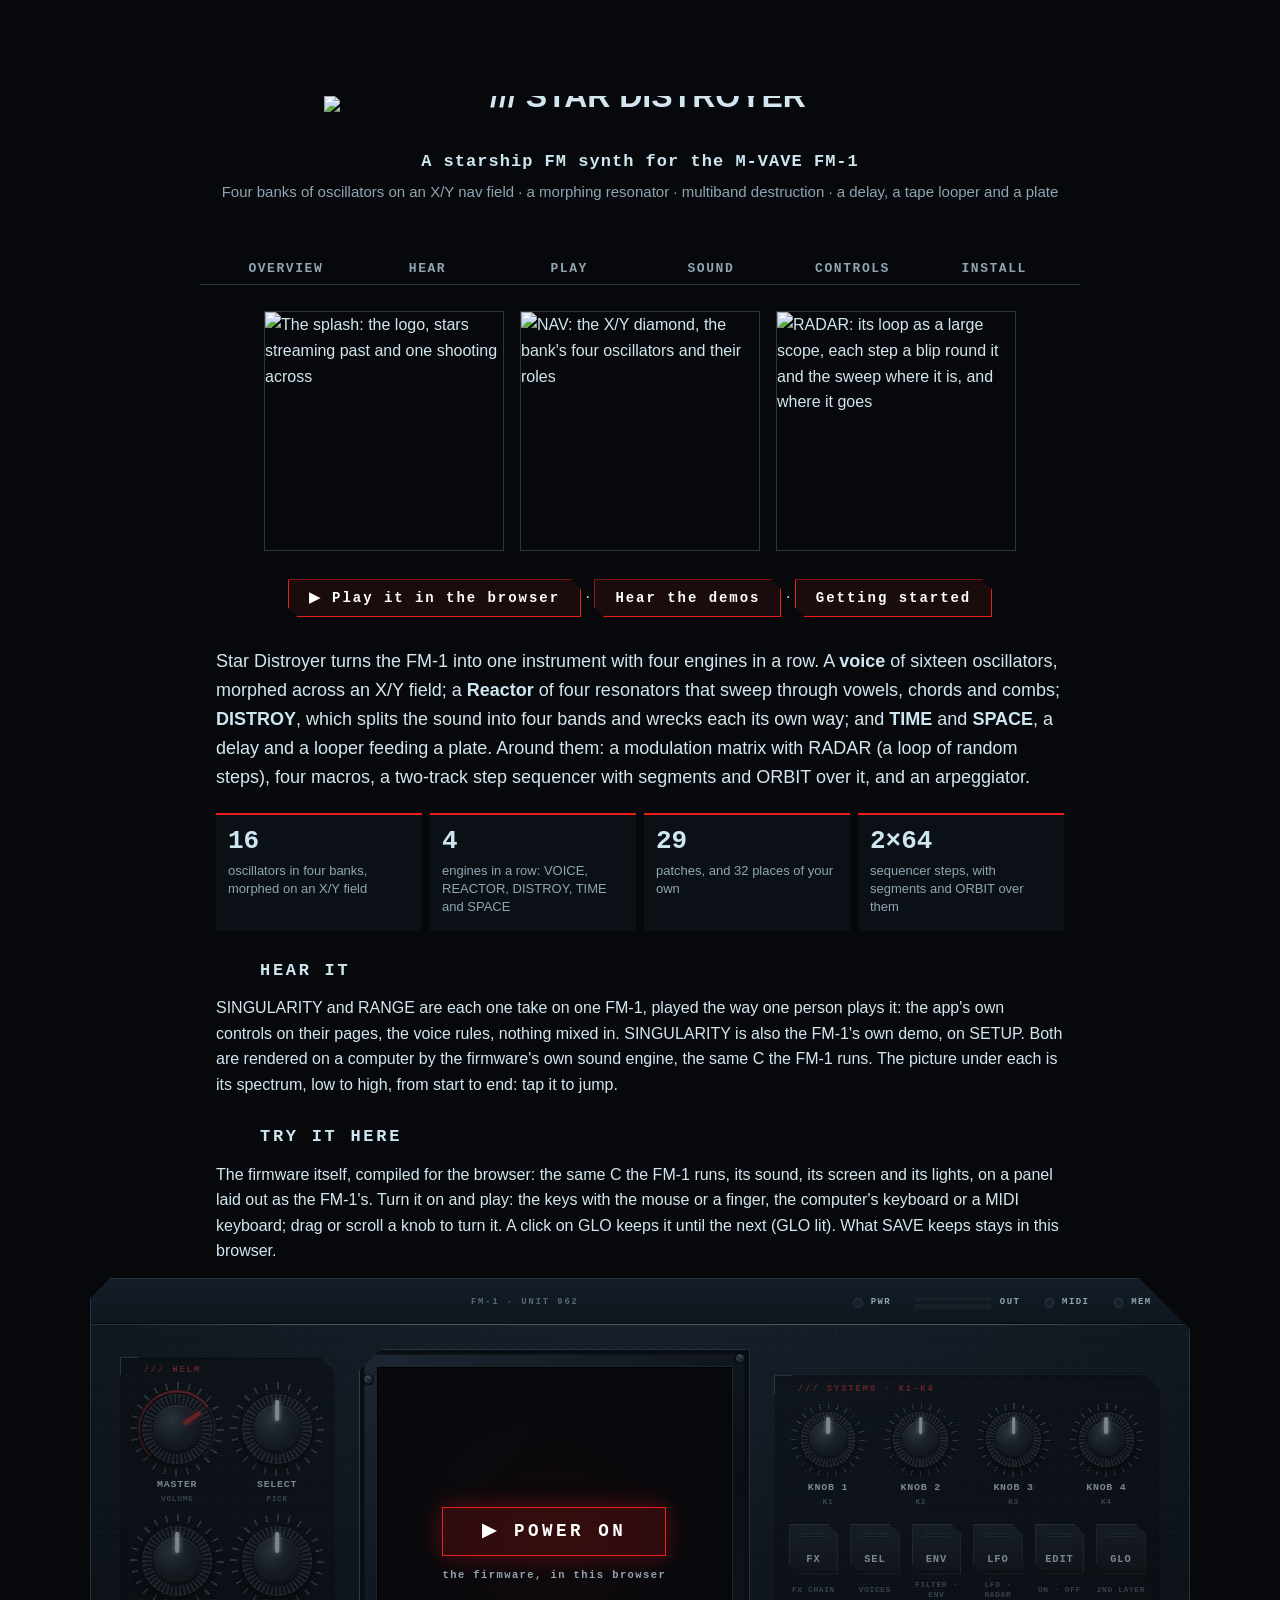
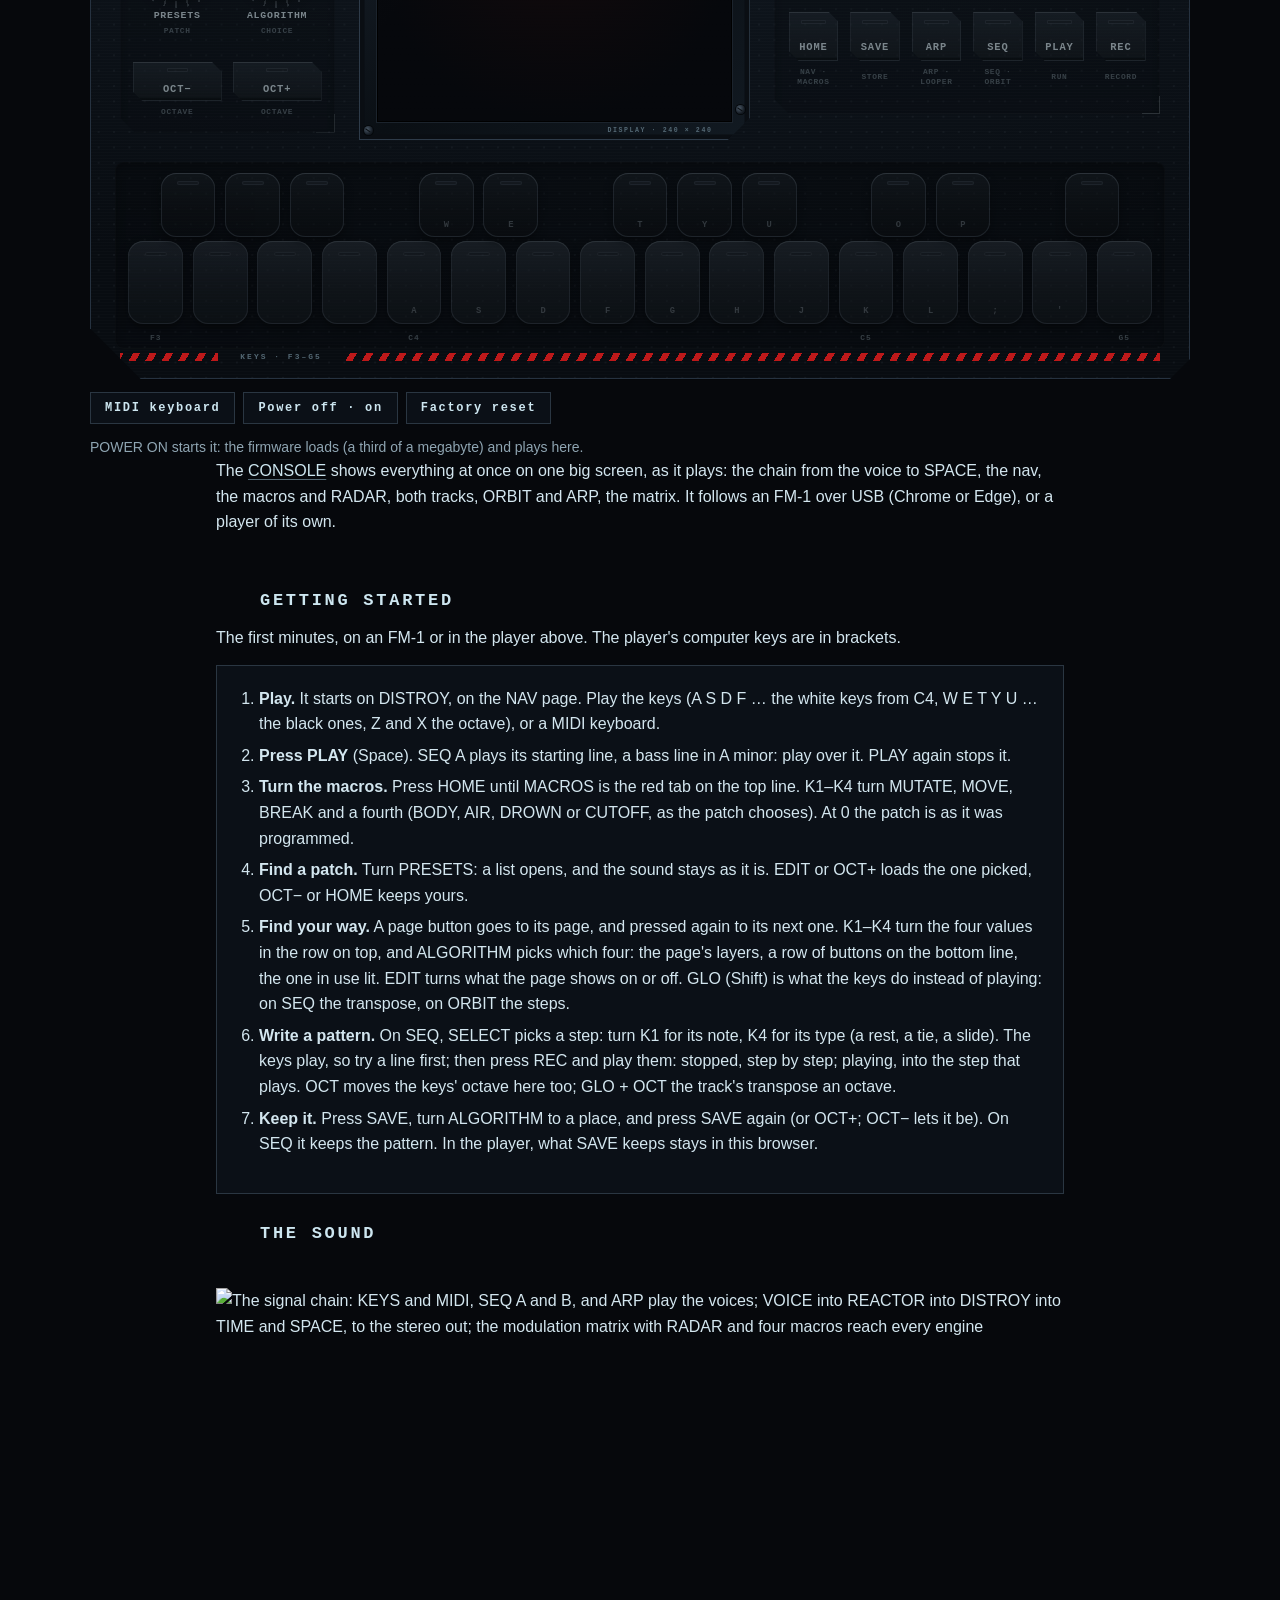
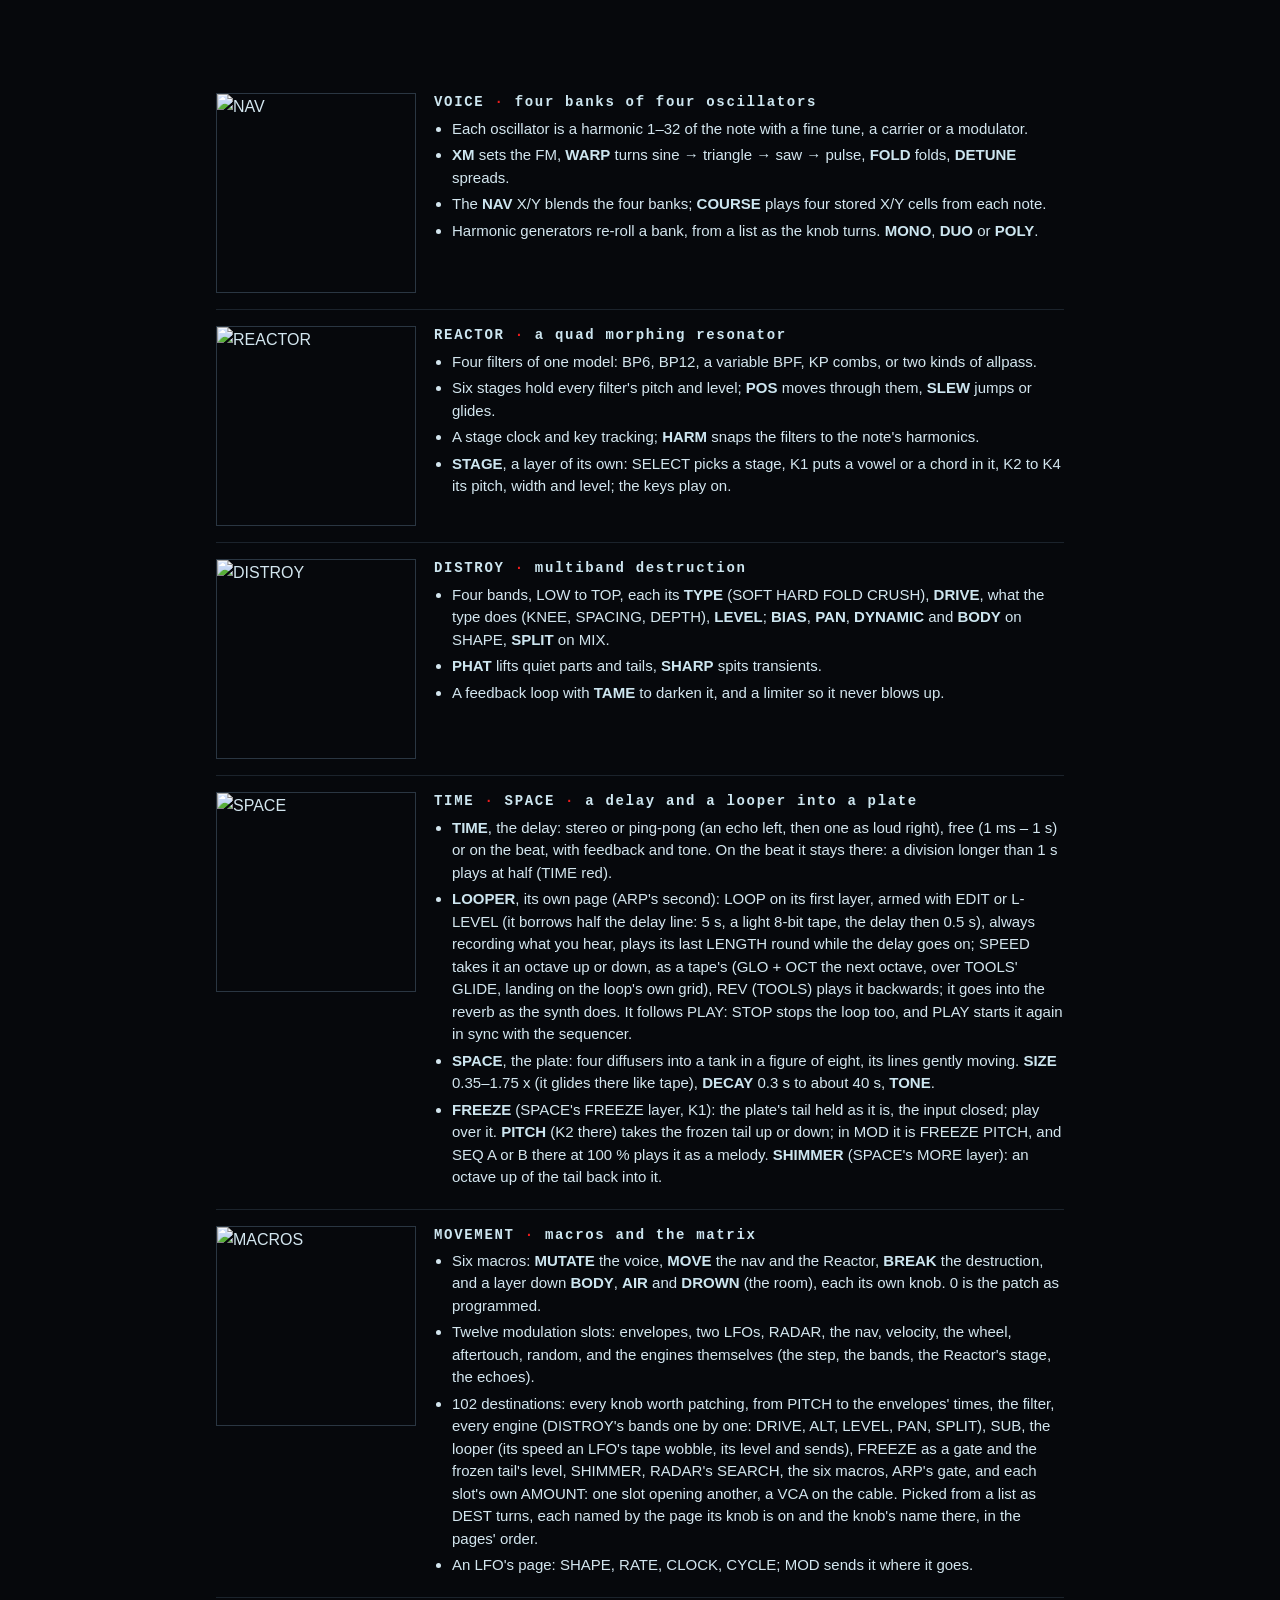
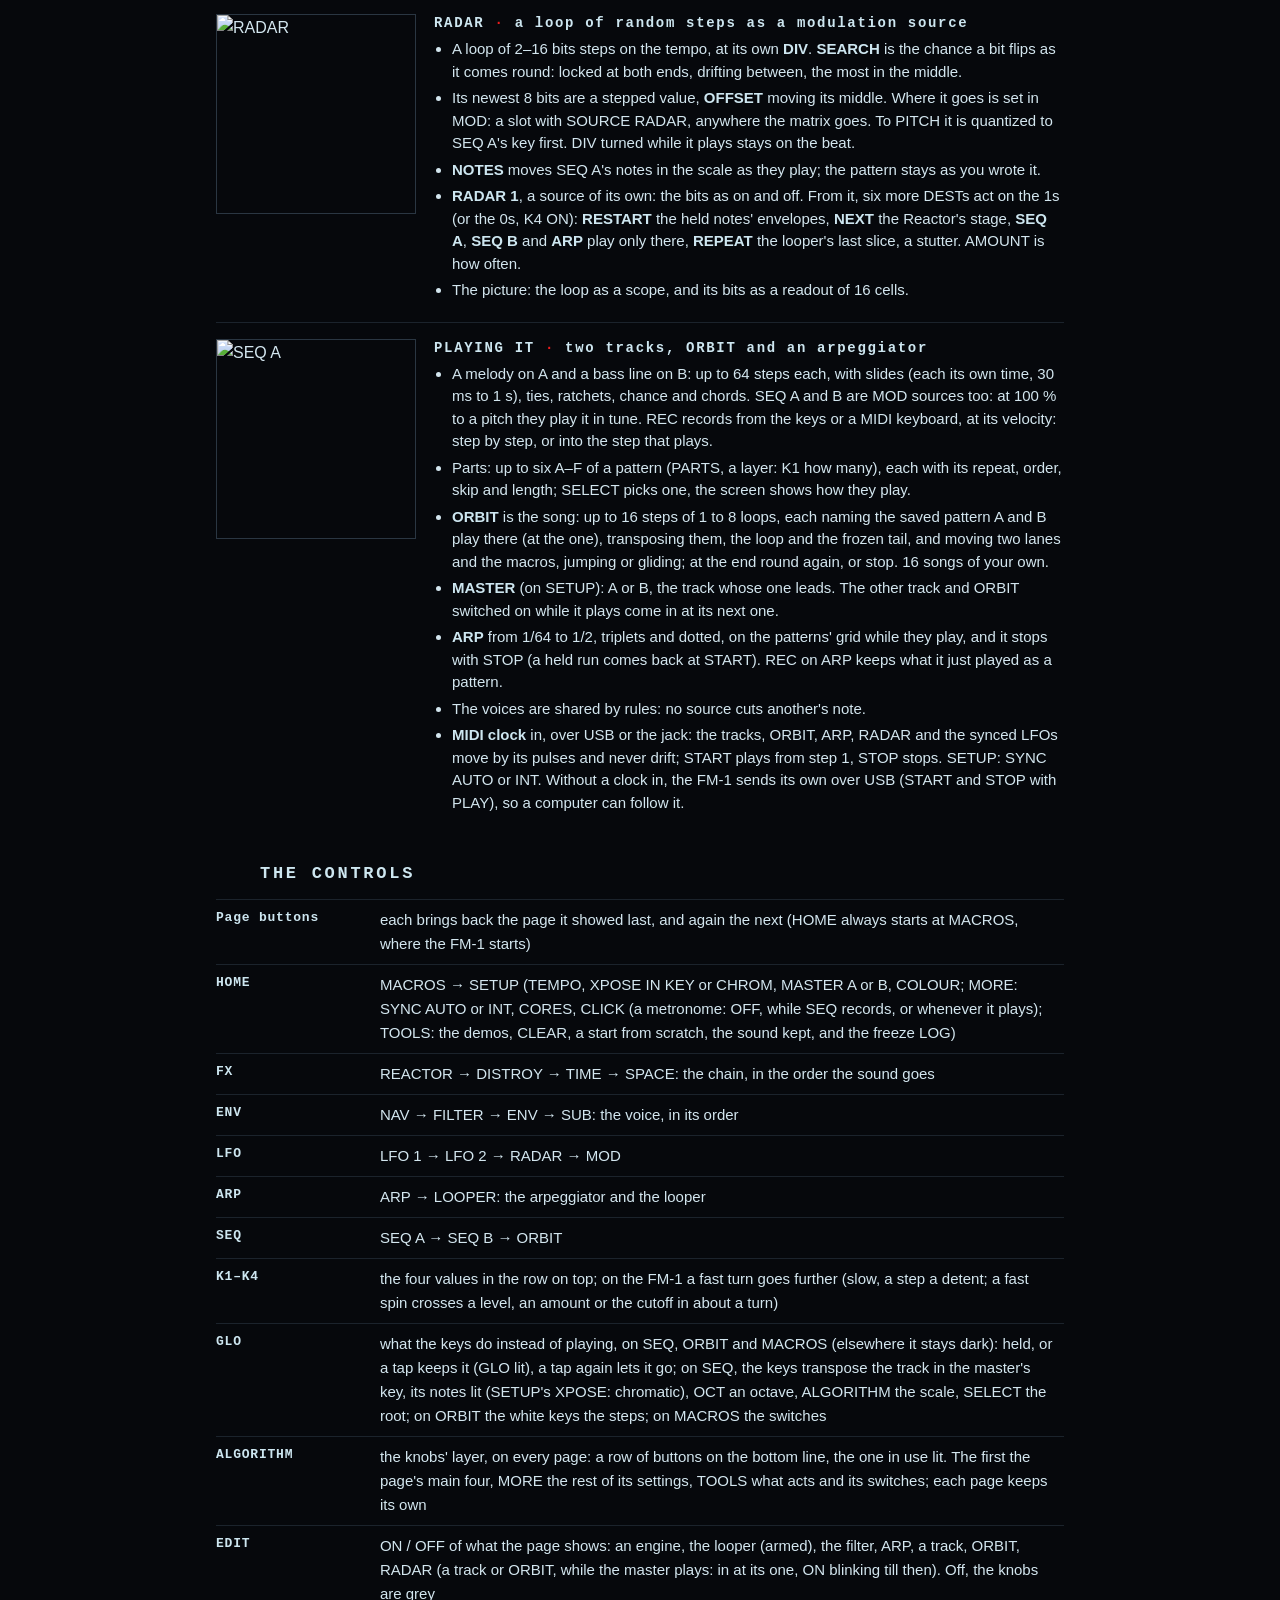
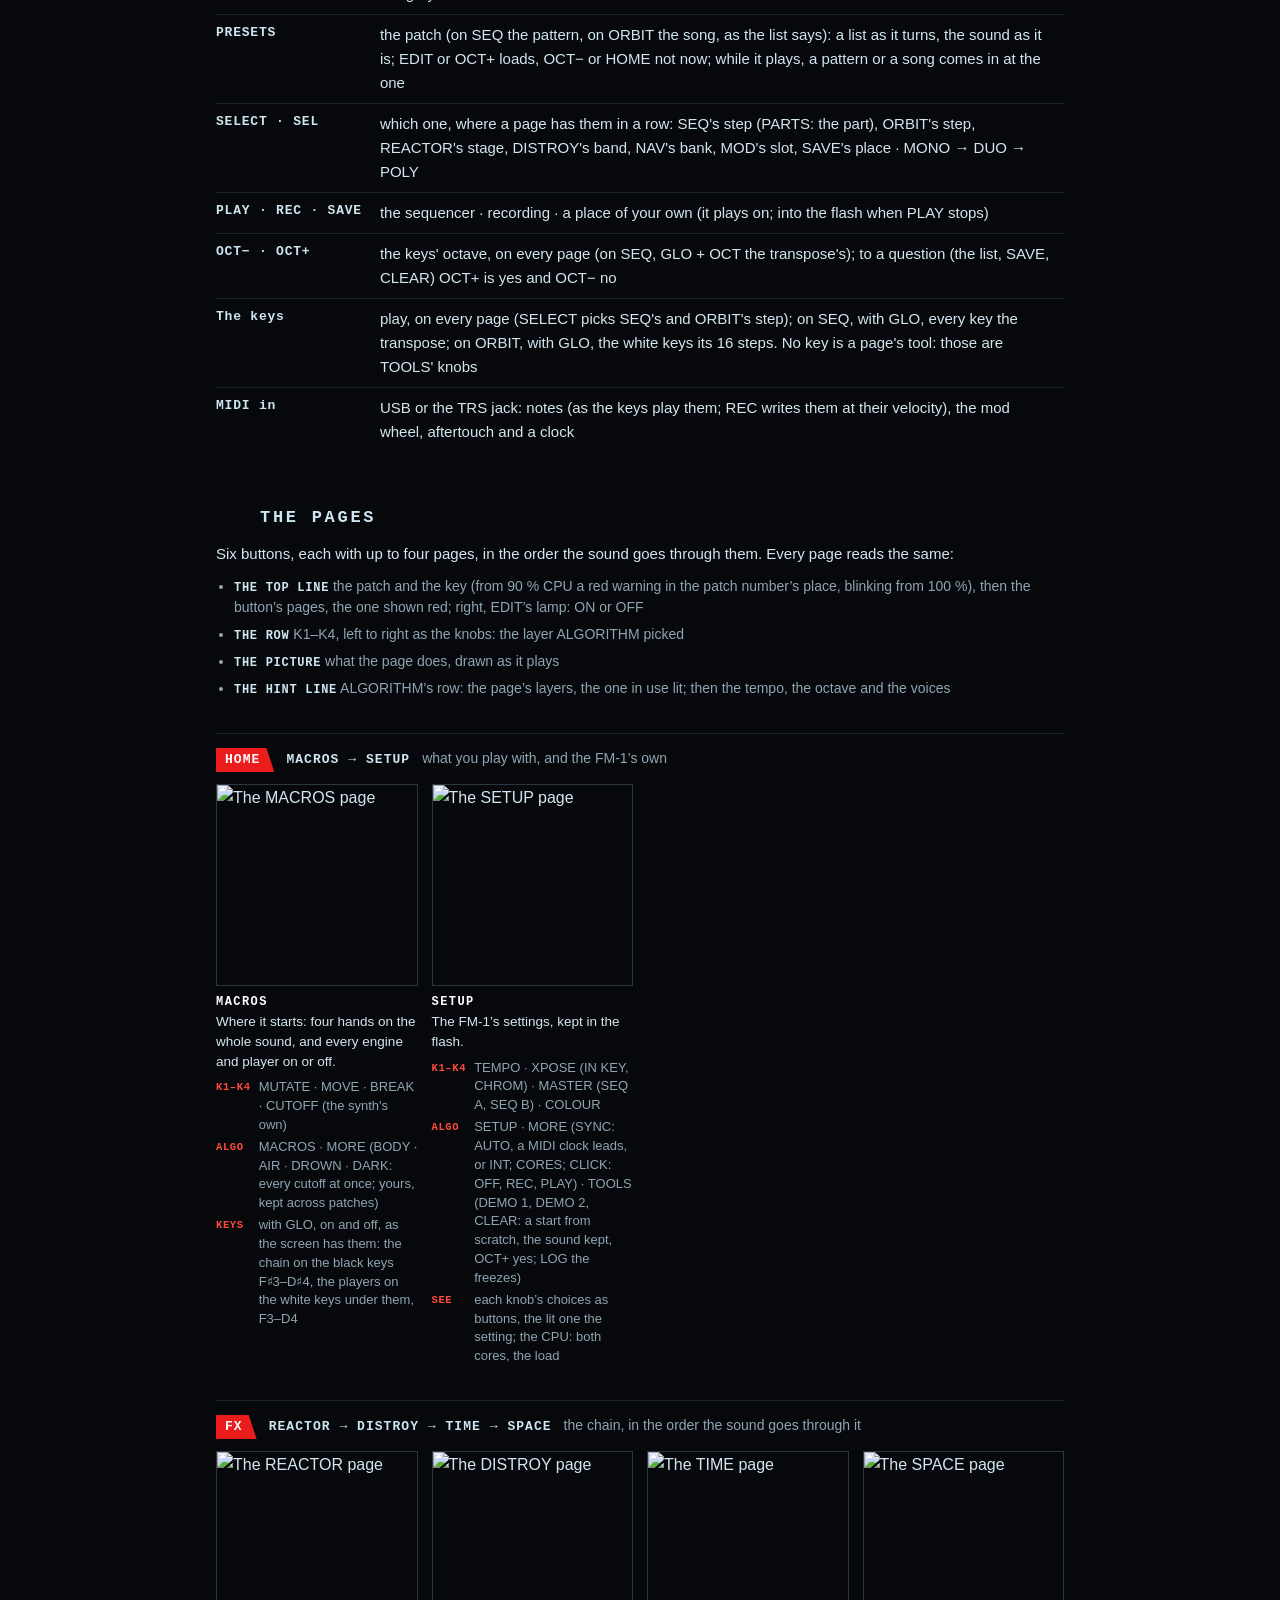
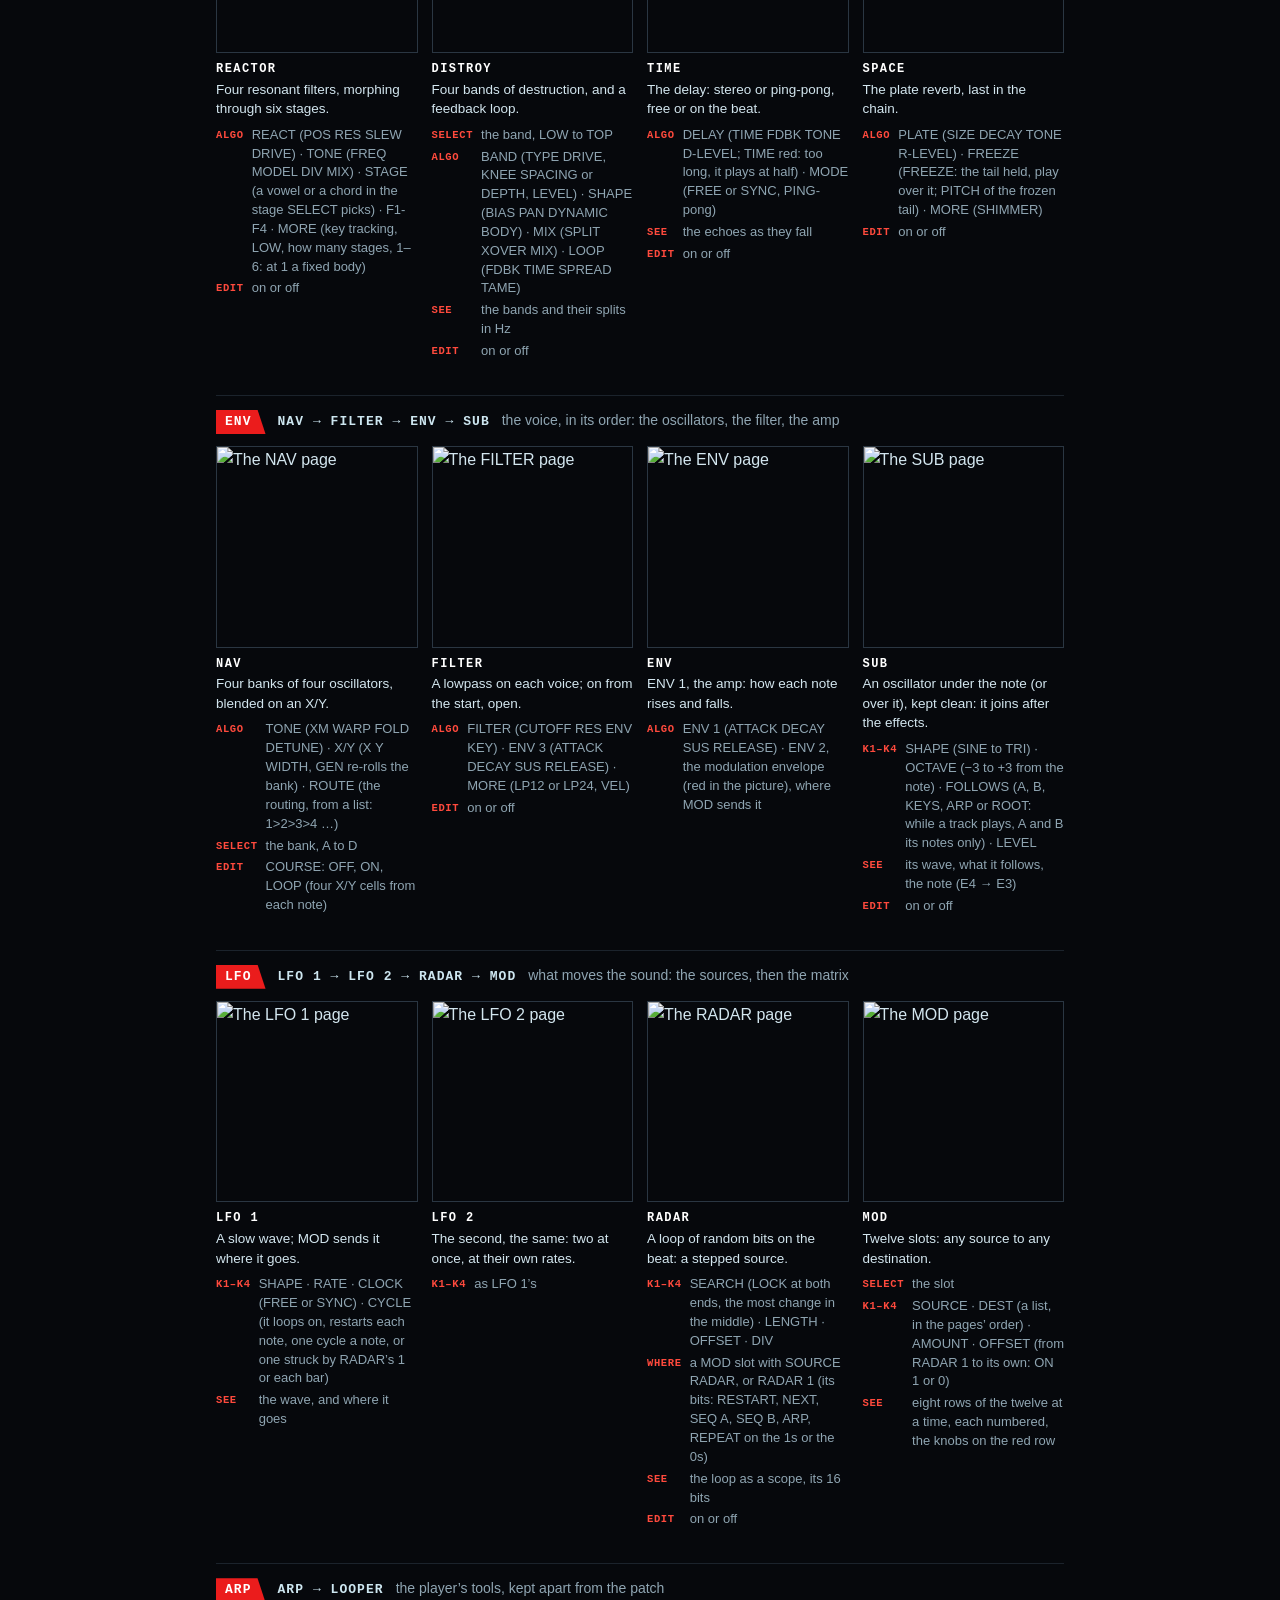
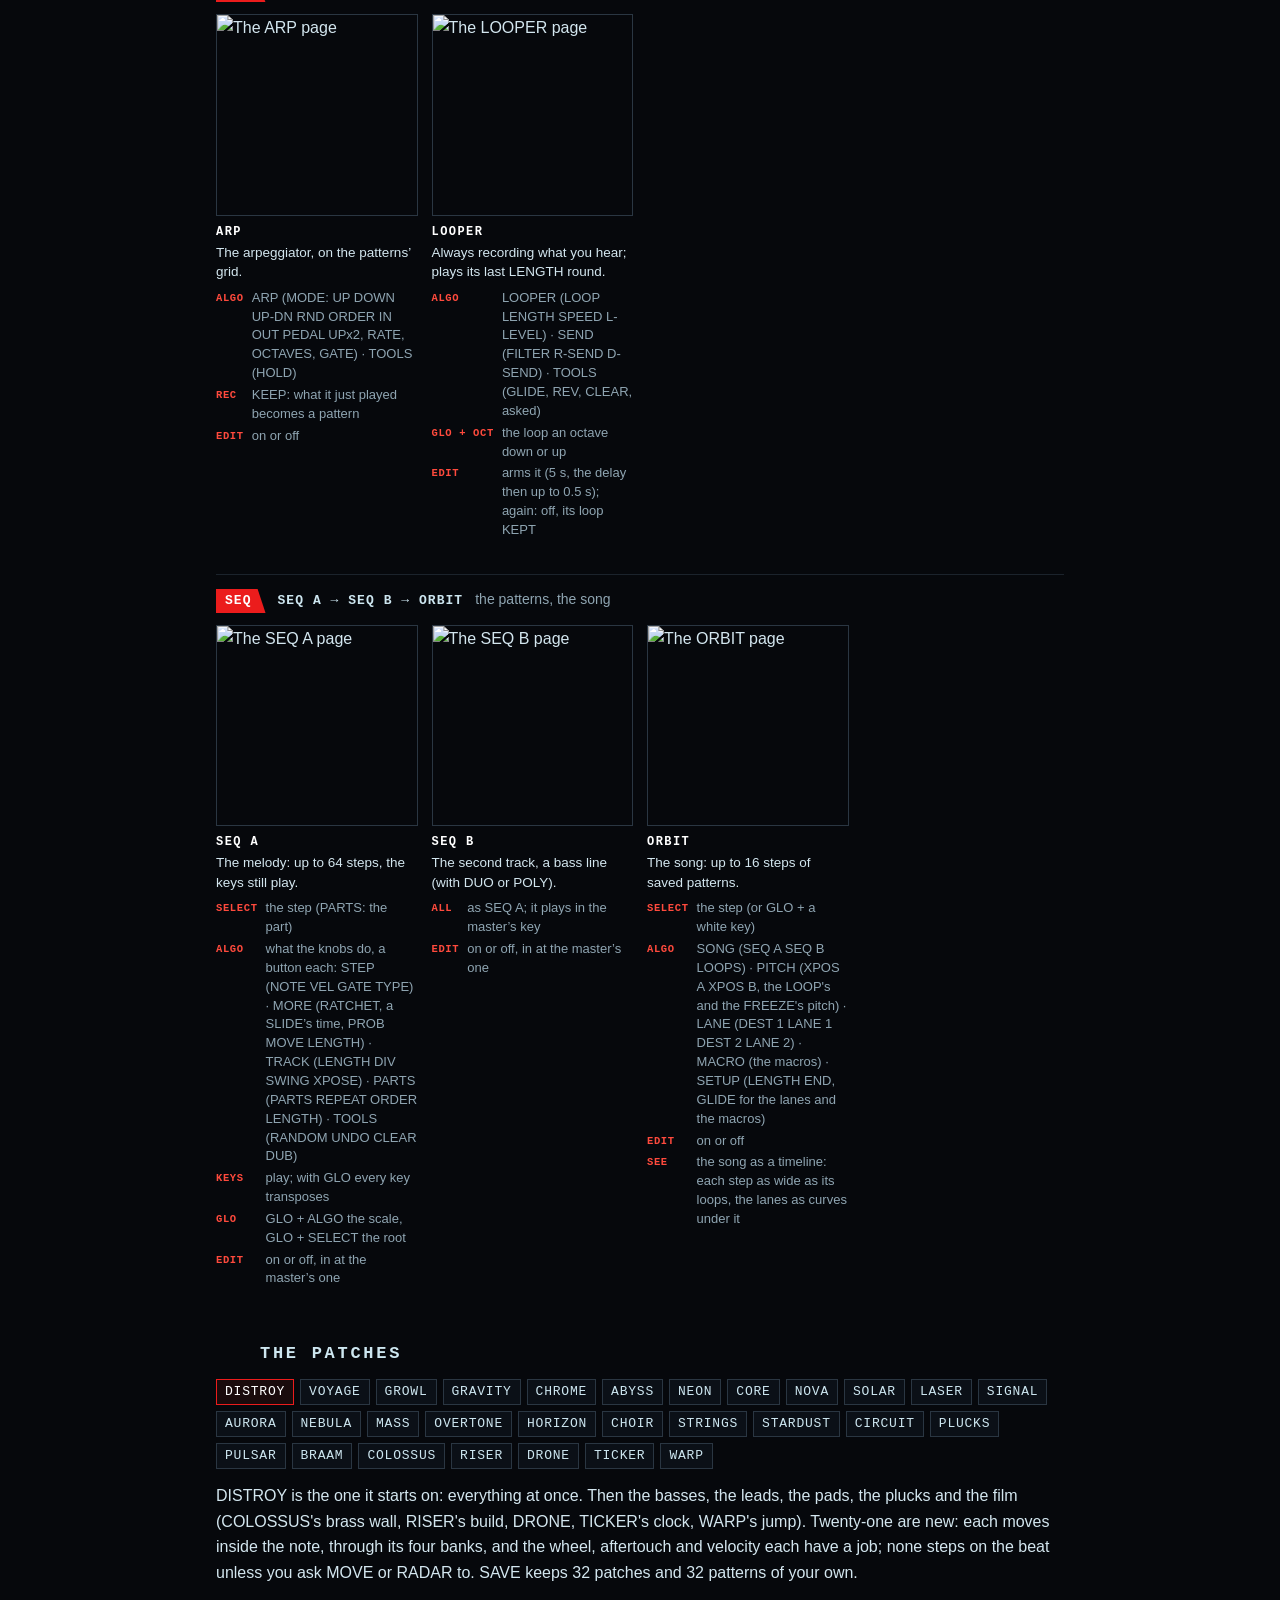
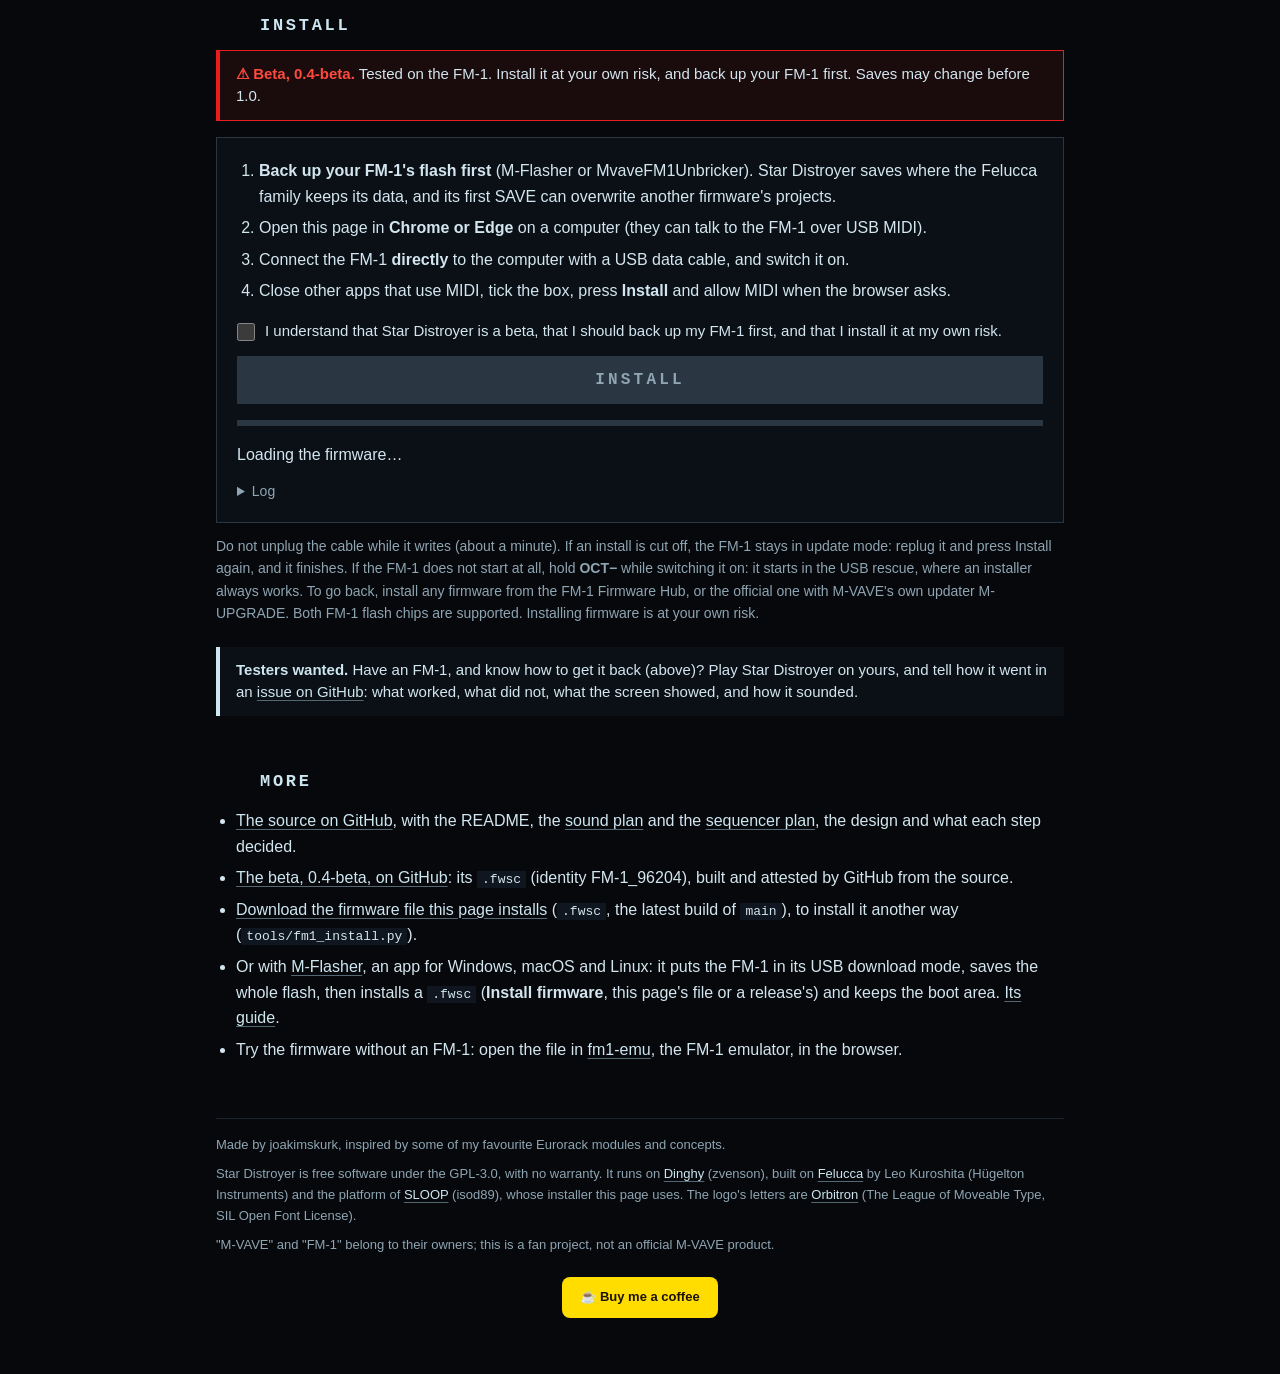
==== commit b19b1038: "Testers wanted on Install too: the page's top is its pictures Co-Authored-By: Claude Opus 5.5 <norep" ====
--- a/web/index.html
+++ b/web/index.html
@@ -56,7 +56,7 @@
   .tabs a.on { color: #fff; background: var(--red); clip-path: polygon(0 0, calc(100% - 9px) 0, 100% 100%, 0 100%); }
   .panel > h2:first-child { margin-top: 30px; }
   .panel, .panel [id] { scroll-margin-top: 56px; }   /* (a link's jump lands under the tabs, not behind them) */
-  .panel > .notes:first-child { margin-top: 26px; }
+  .panel > .hero:first-child { margin-top: 26px; }
   .chain + .eng { border-top: 0; }
   @media (max-width: 600px) {
     .tabs { display: grid; grid-template-columns: repeat(3, 1fr); gap: 4px; padding-bottom: 8px; }
@@ -78,6 +78,7 @@
   .testers { margin: 0; padding: 12px 16px; border-left: 4px solid var(--ice); background: var(--panel); font-size: 15px;
              line-height: 1.5; }
   .testers b { color: var(--ice); }
+  #install .testers { margin: 22px 0 8px; }
   .hero { display: grid; grid-template-columns: repeat(3, minmax(0, 240px)); gap: 16px; justify-content: center;
           margin: 32px 0 28px; }
   .hero img, .scr { display: block; width: 100%; height: auto; border: 1px solid var(--line2); background: var(--bg); }
@@ -210,12 +211,6 @@
   </nav>
 
   <section class="panel" id="overview" role="tabpanel">
-  <div class="notes">
-    <p class="testers" role="note"><b>Testers wanted.</b> Have an FM-1, and know how to get it back (below the Install
-      button)? Play Star Distroyer on yours, and tell how it went in an
-      <a href="https://github.com/joakimskurk/fm1stardistroyer/issues/new?title=Tried+on+an+FM-1">issue on GitHub</a>:
-      what worked, what did not, what the screen showed, and how it sounded.</p>
-  </div>
 
 
   <div class="hero">
@@ -534,6 +529,10 @@
     <b>OCT−</b> while switching it on: it starts in the USB rescue, where an installer always works. To go back, install
     any firmware from the FM-1 Firmware Hub, or the official one with M-VAVE's own updater M-UPGRADE. Both FM-1 flash
     chips are supported. Installing firmware is at your own risk.</p>
+  <p class="testers" role="note"><b>Testers wanted.</b> Have an FM-1, and know how to get it back (above)? Play Star
+    Distroyer on yours, and tell how it went in an
+    <a href="https://github.com/joakimskurk/fm1stardistroyer/issues/new?title=Tried+on+an+FM-1">issue on GitHub</a>:
+    what worked, what did not, what the screen showed, and how it sounded.</p>
 
   <h2><img src="screens/slash.png" width="68" height="28" alt="">More</h2>
   <ul class="links">
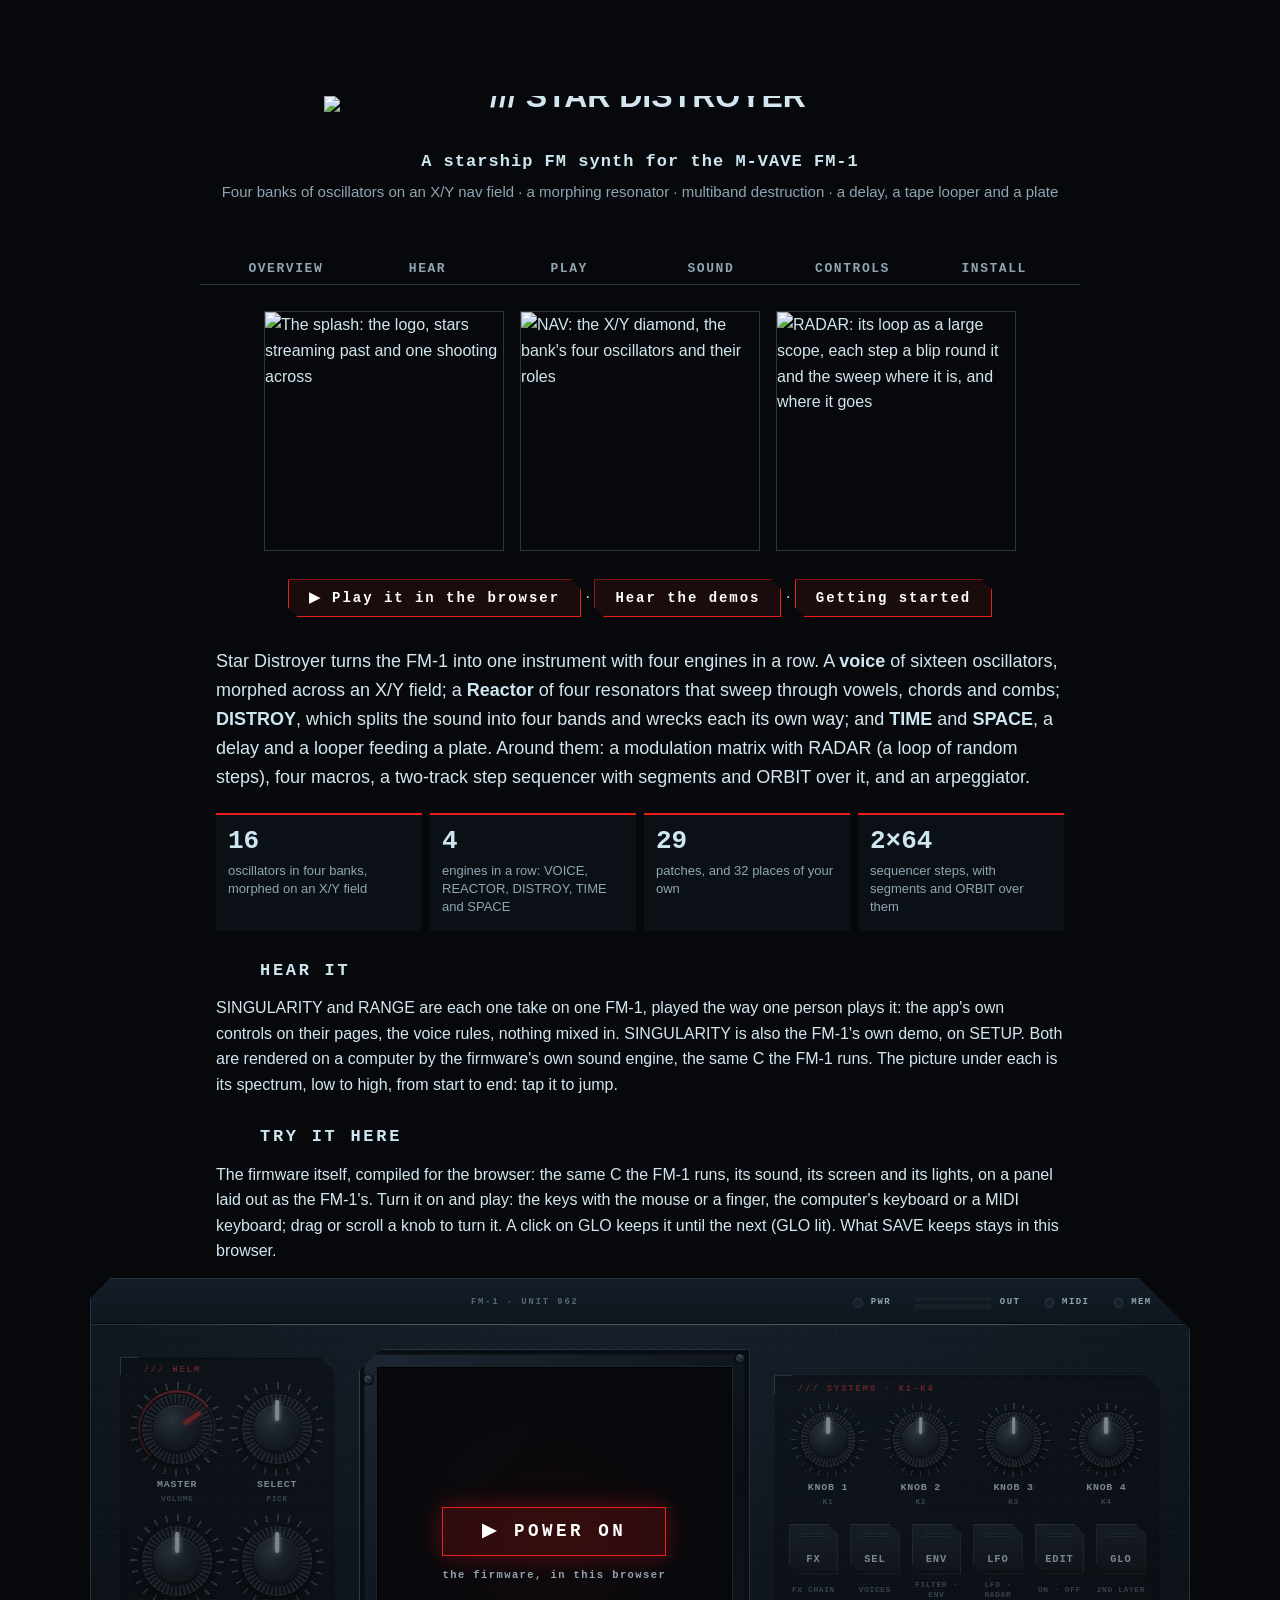
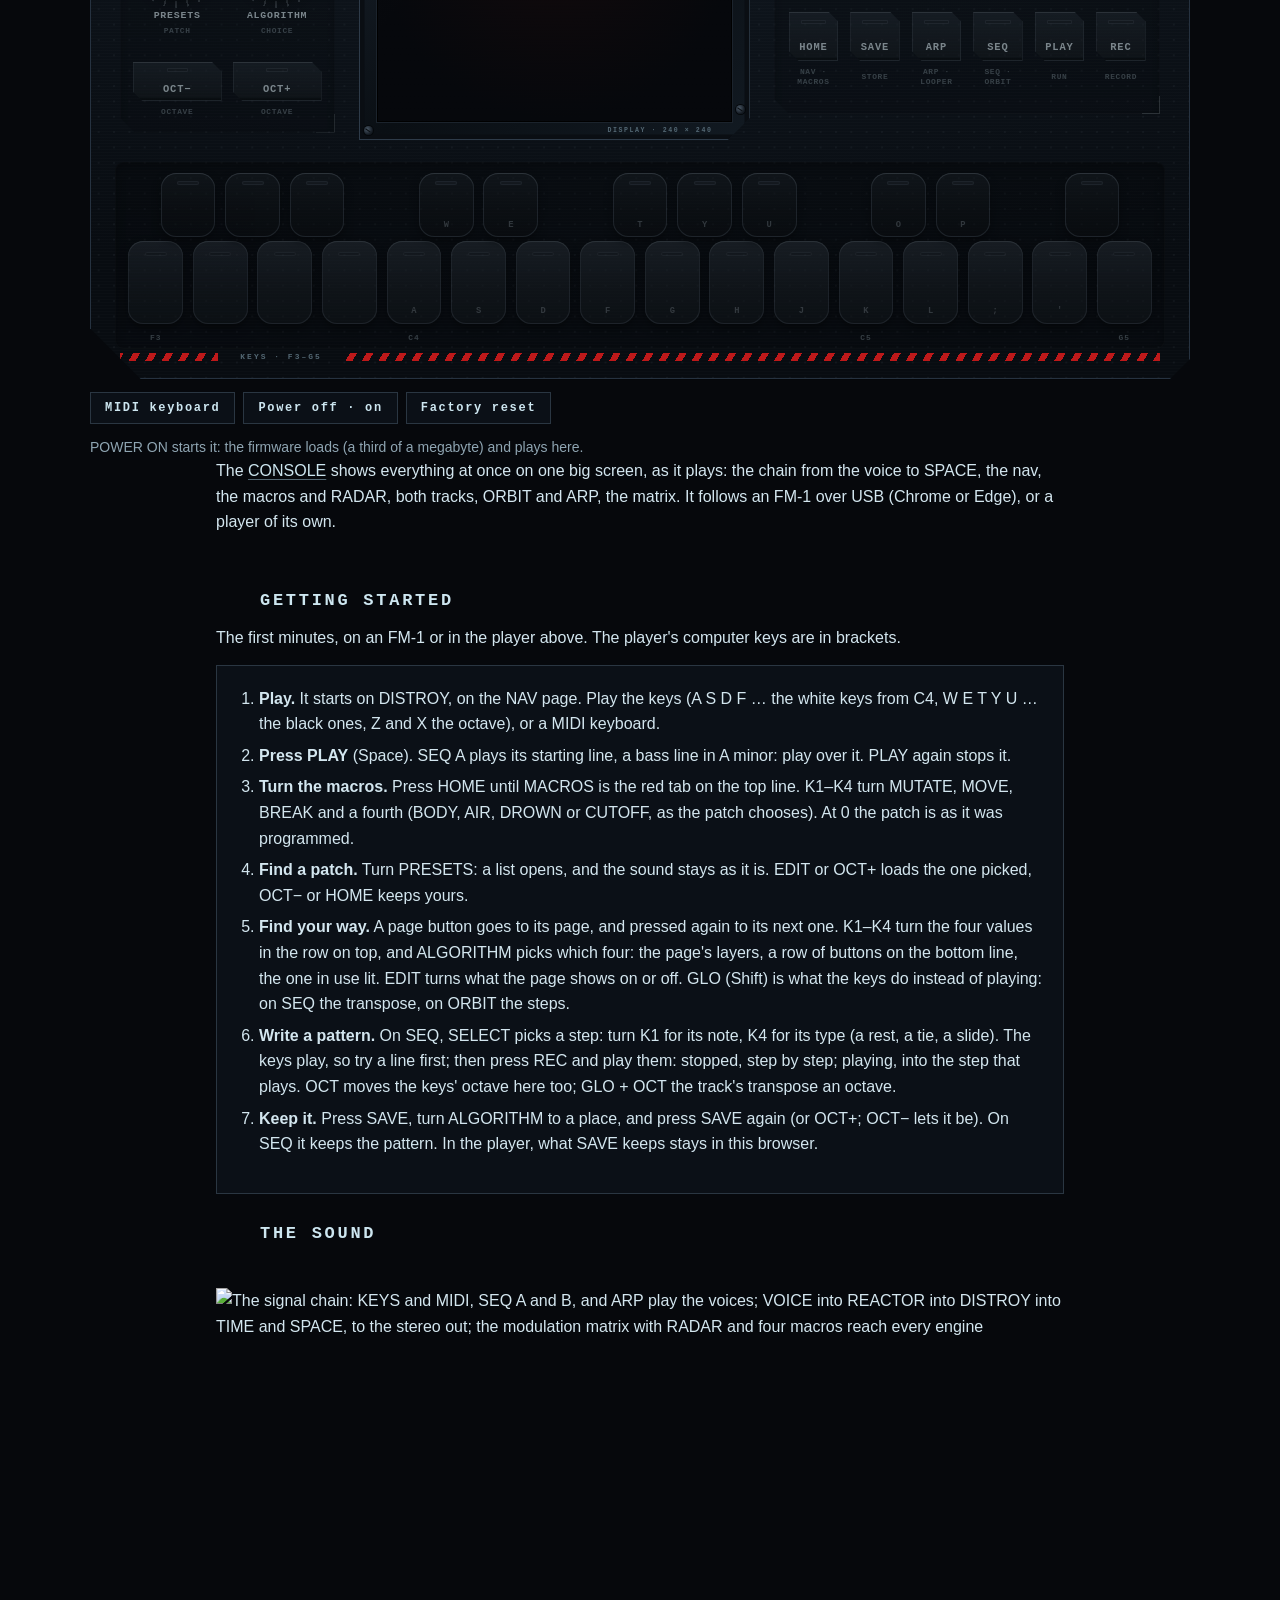
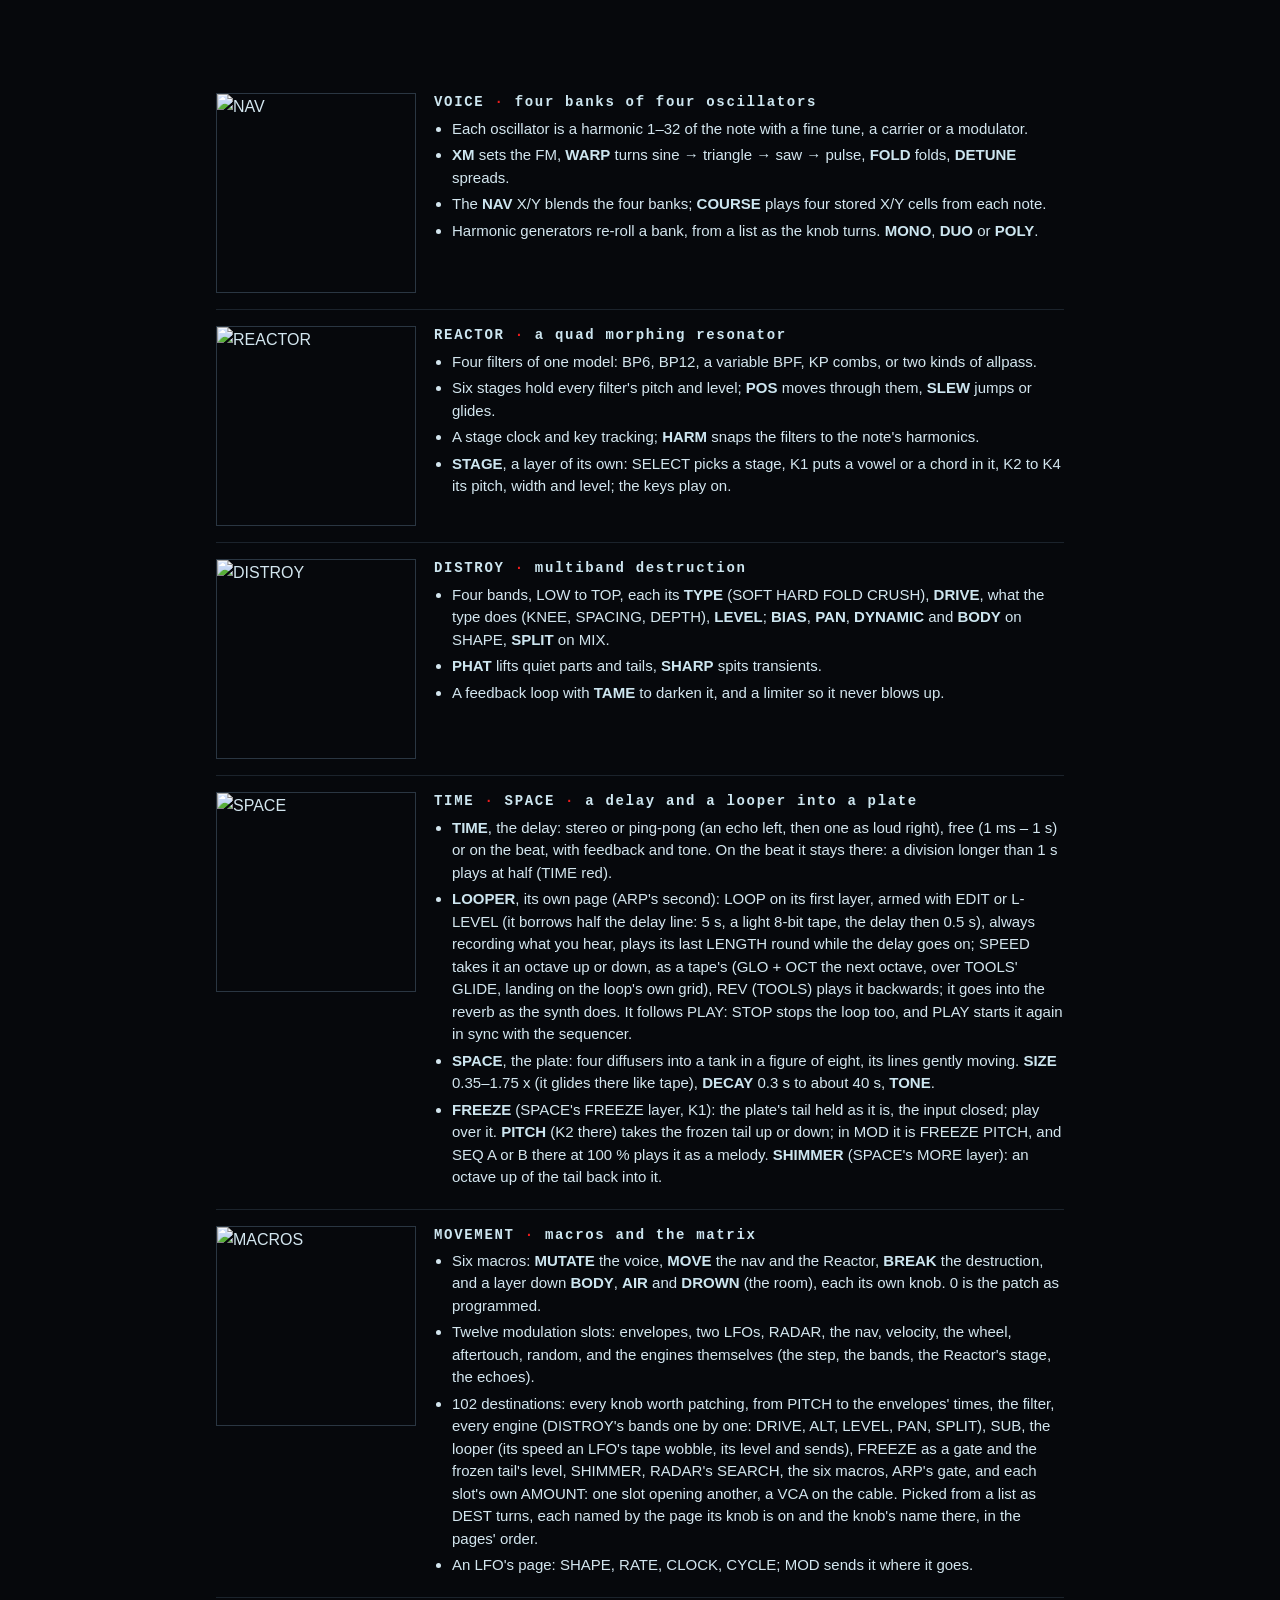
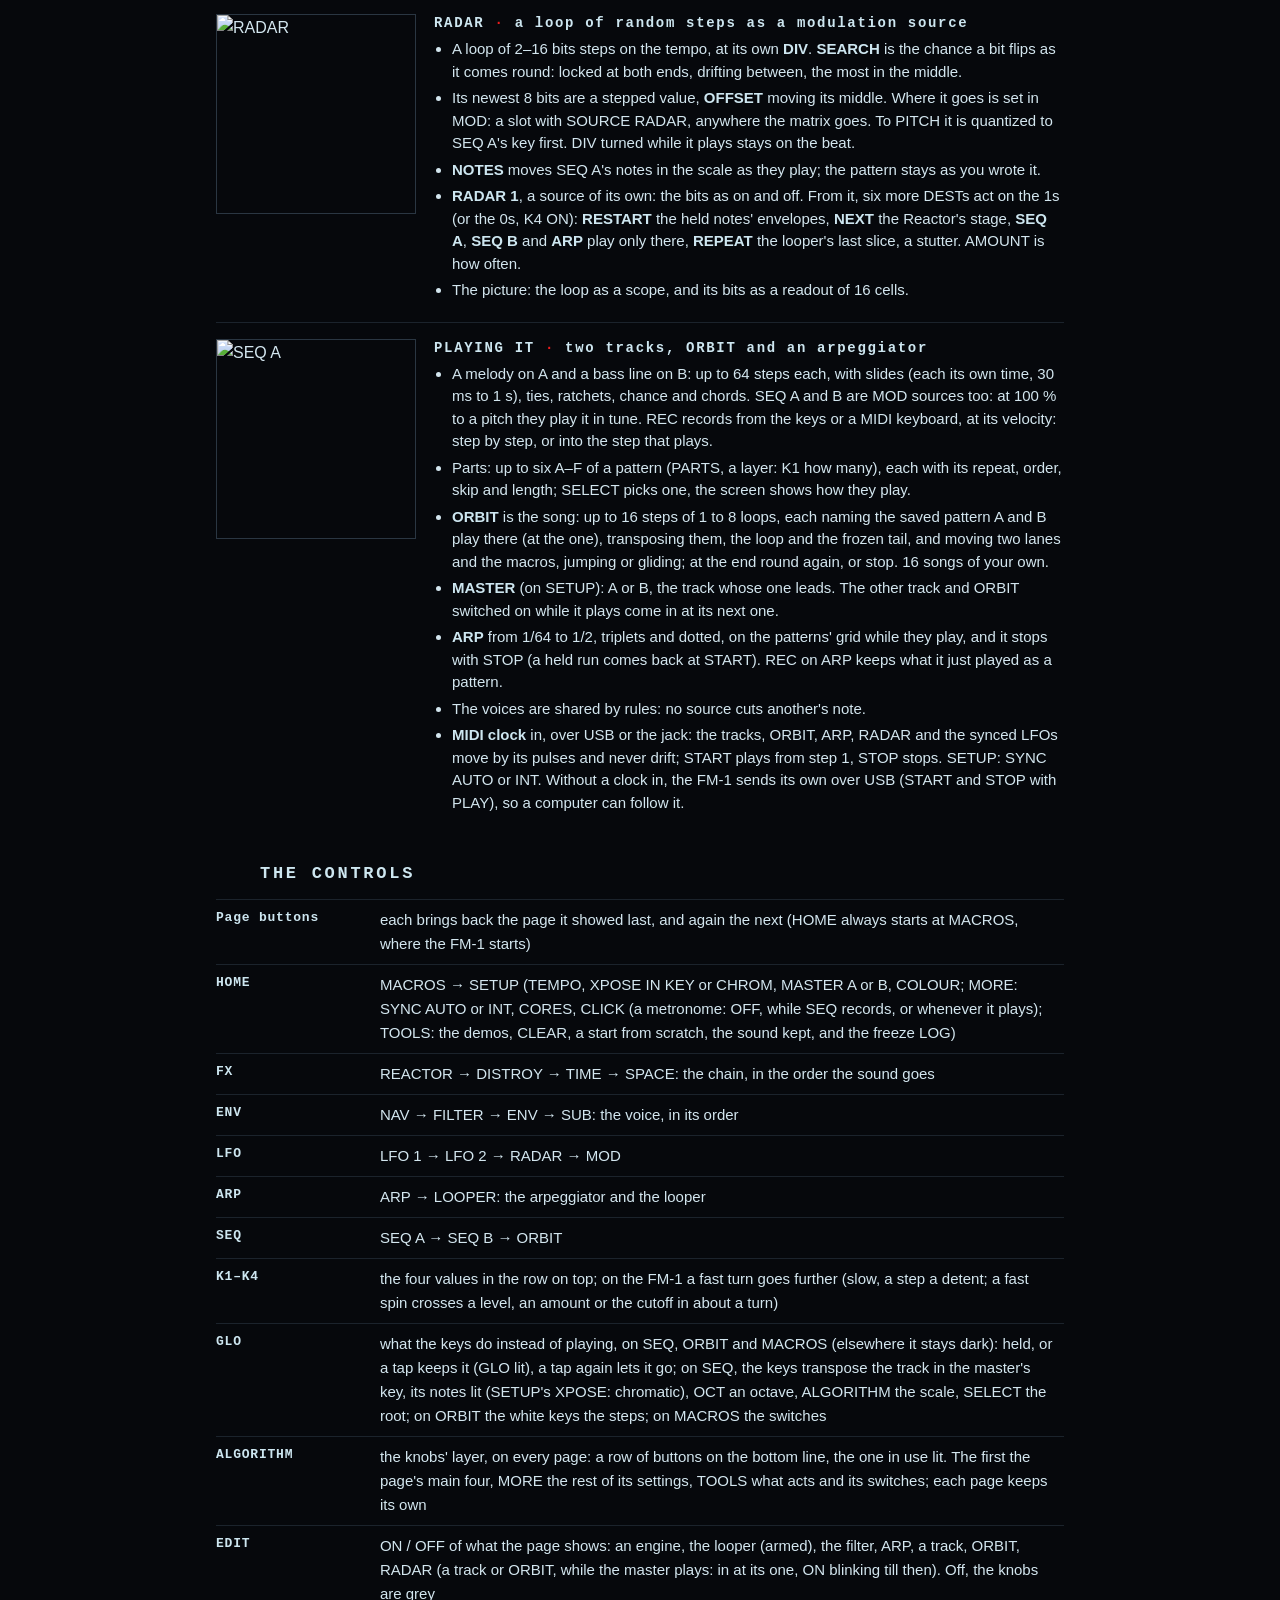
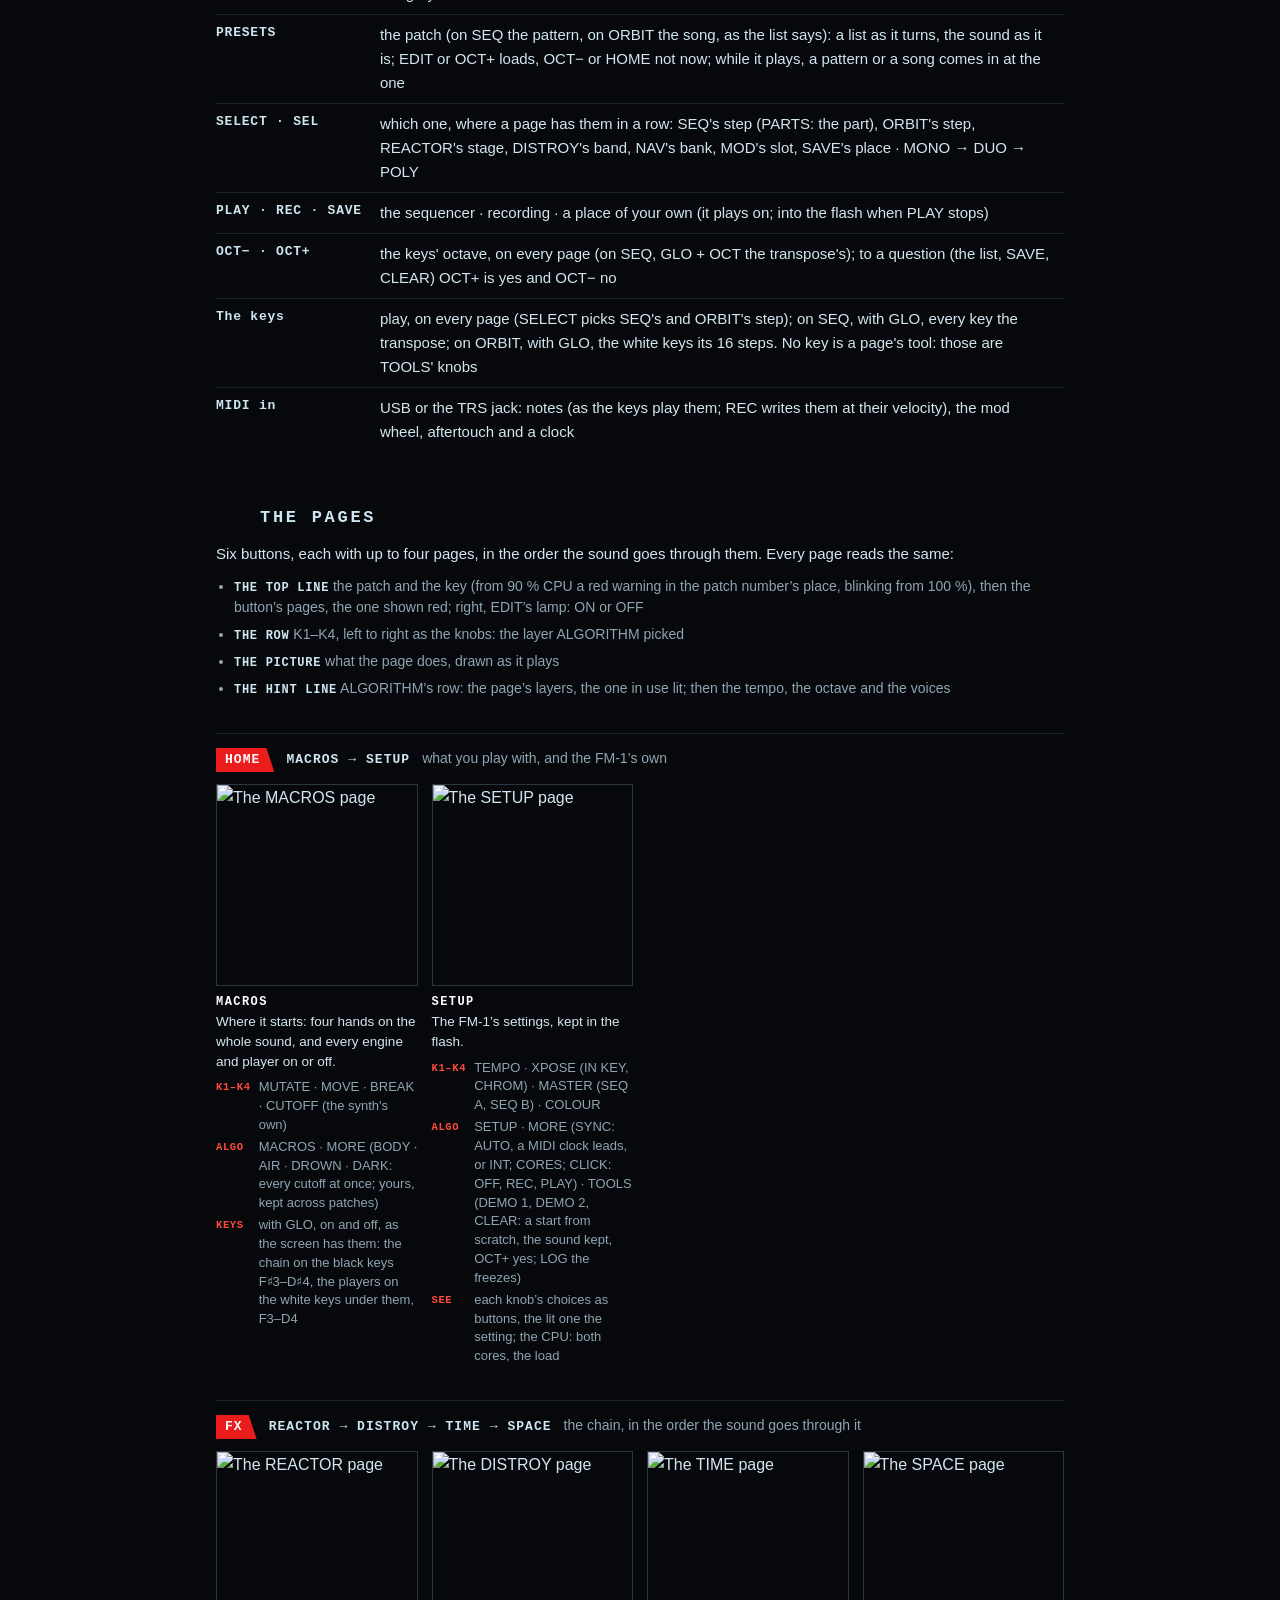
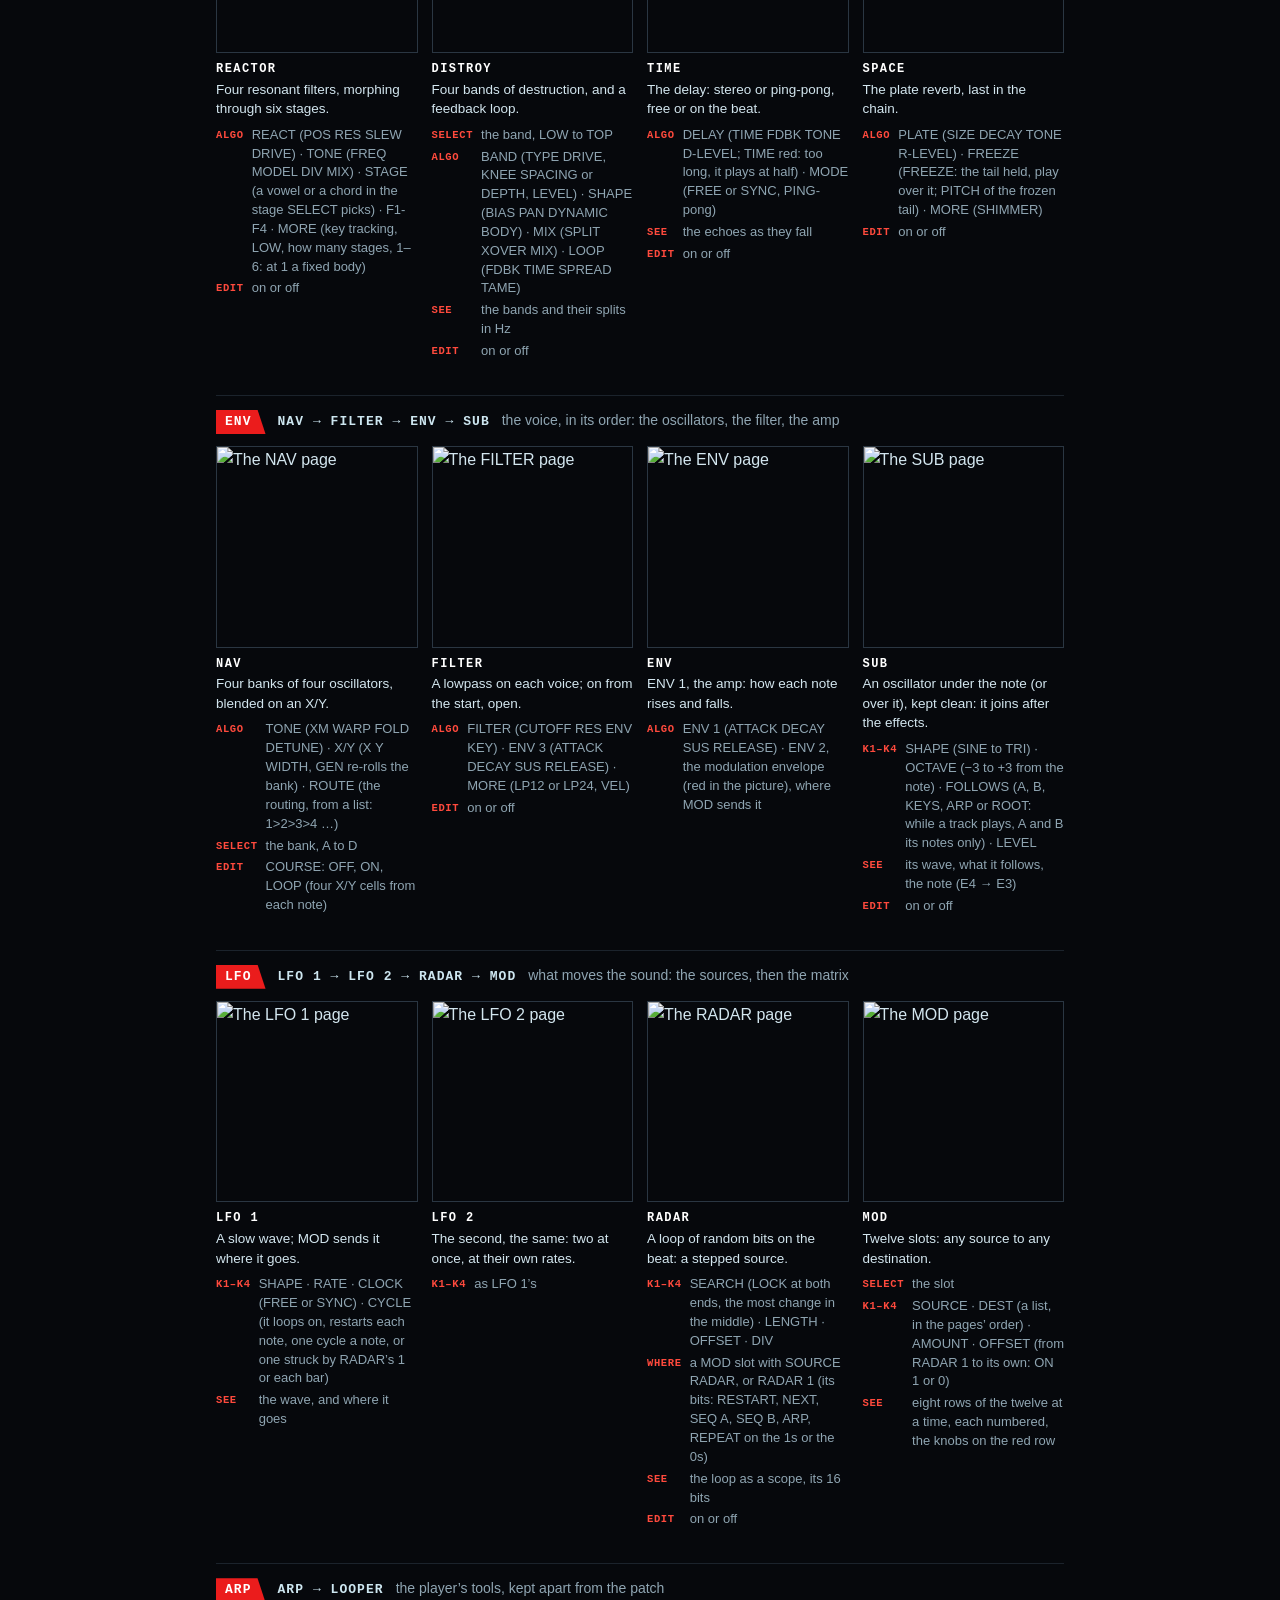
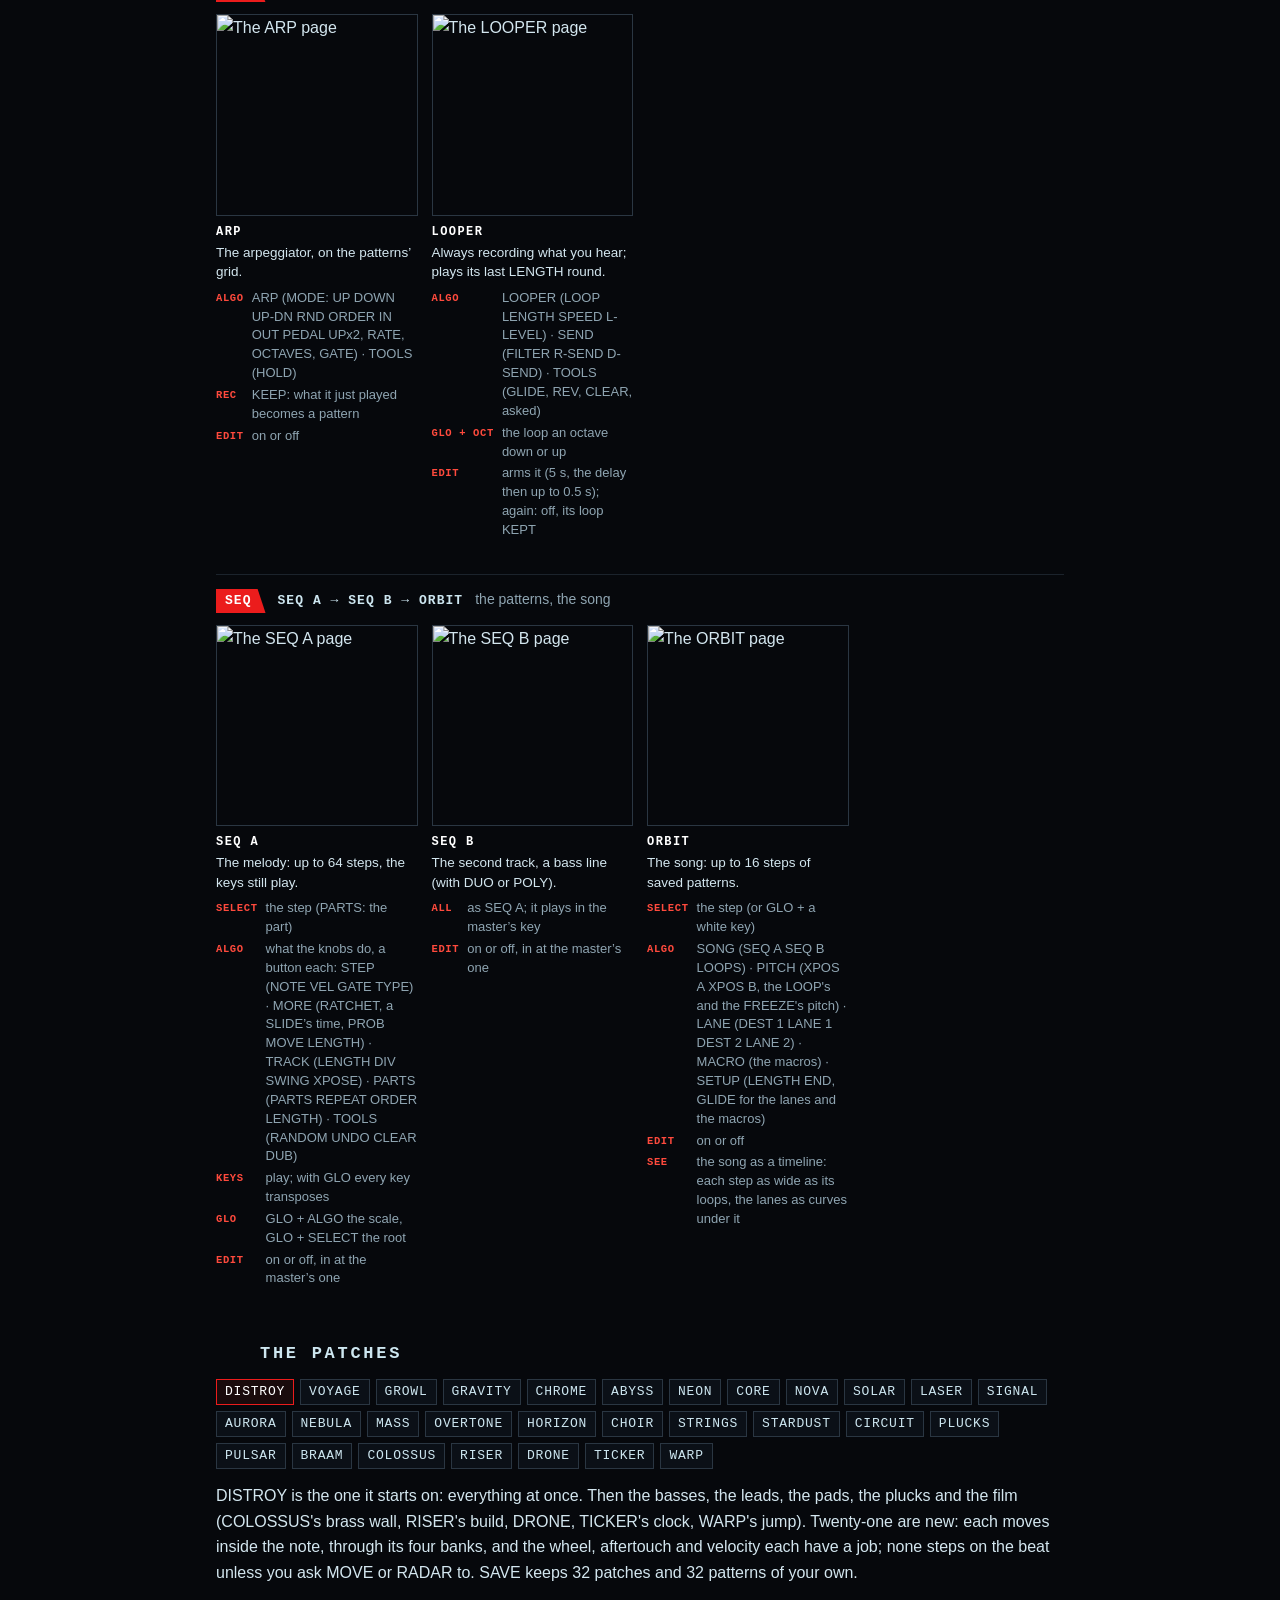
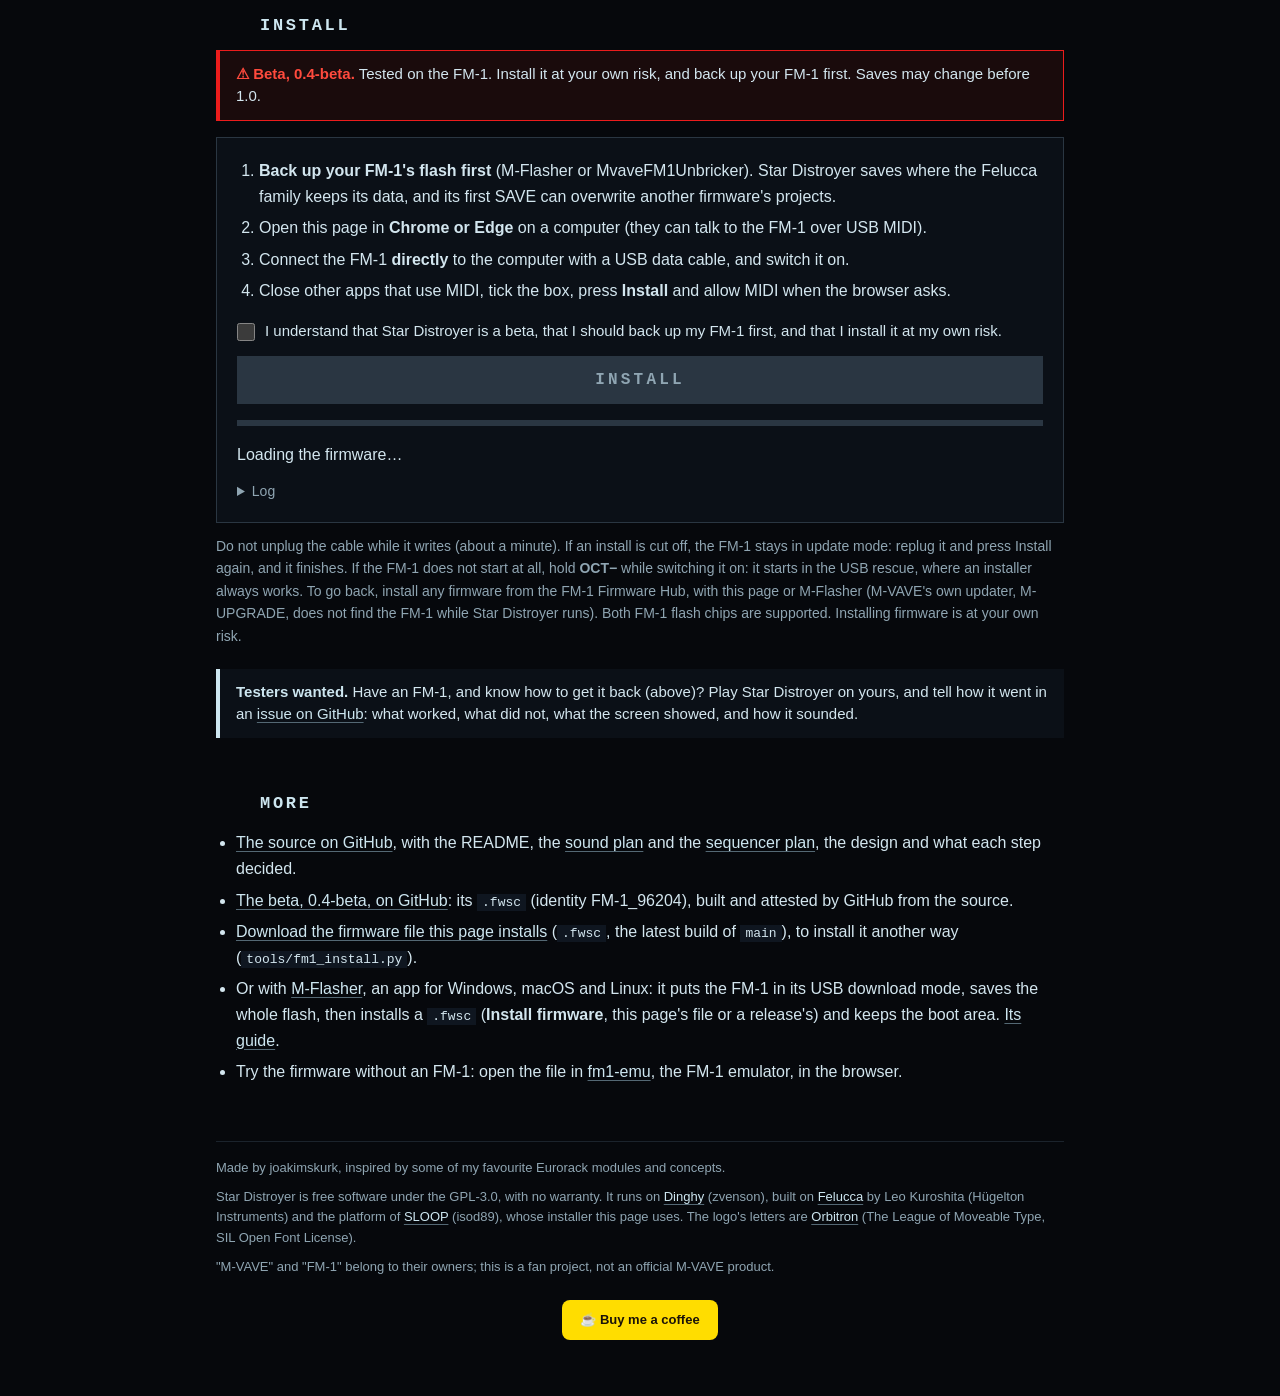
==== commit 2b8db315: "The USB rescue on a real FM-1: OCT- looked for again, the screen not left waiting On a user's FM-1 t" ====
--- a/web/index.html
+++ b/web/index.html
@@ -527,8 +527,9 @@
   <p class="small">Do not unplug the cable while it writes (about a minute). If an install is cut off, the FM-1 stays
     in update mode: replug it and press Install again, and it finishes. If the FM-1 does not start at all, hold
     <b>OCT−</b> while switching it on: it starts in the USB rescue, where an installer always works. To go back, install
-    any firmware from the FM-1 Firmware Hub, or the official one with M-VAVE's own updater M-UPGRADE. Both FM-1 flash
-    chips are supported. Installing firmware is at your own risk.</p>
+    any firmware from the FM-1 Firmware Hub, with this page or M-Flasher (M-VAVE's own updater, M-UPGRADE, does not
+    find the FM-1 while Star Distroyer runs). Both FM-1 flash chips are supported. Installing firmware is at your own
+    risk.</p>
   <p class="testers" role="note"><b>Testers wanted.</b> Have an FM-1, and know how to get it back (above)? Play Star
     Distroyer on yours, and tell how it went in an
     <a href="https://github.com/joakimskurk/fm1stardistroyer/issues/new?title=Tried+on+an+FM-1">issue on GitHub</a>:
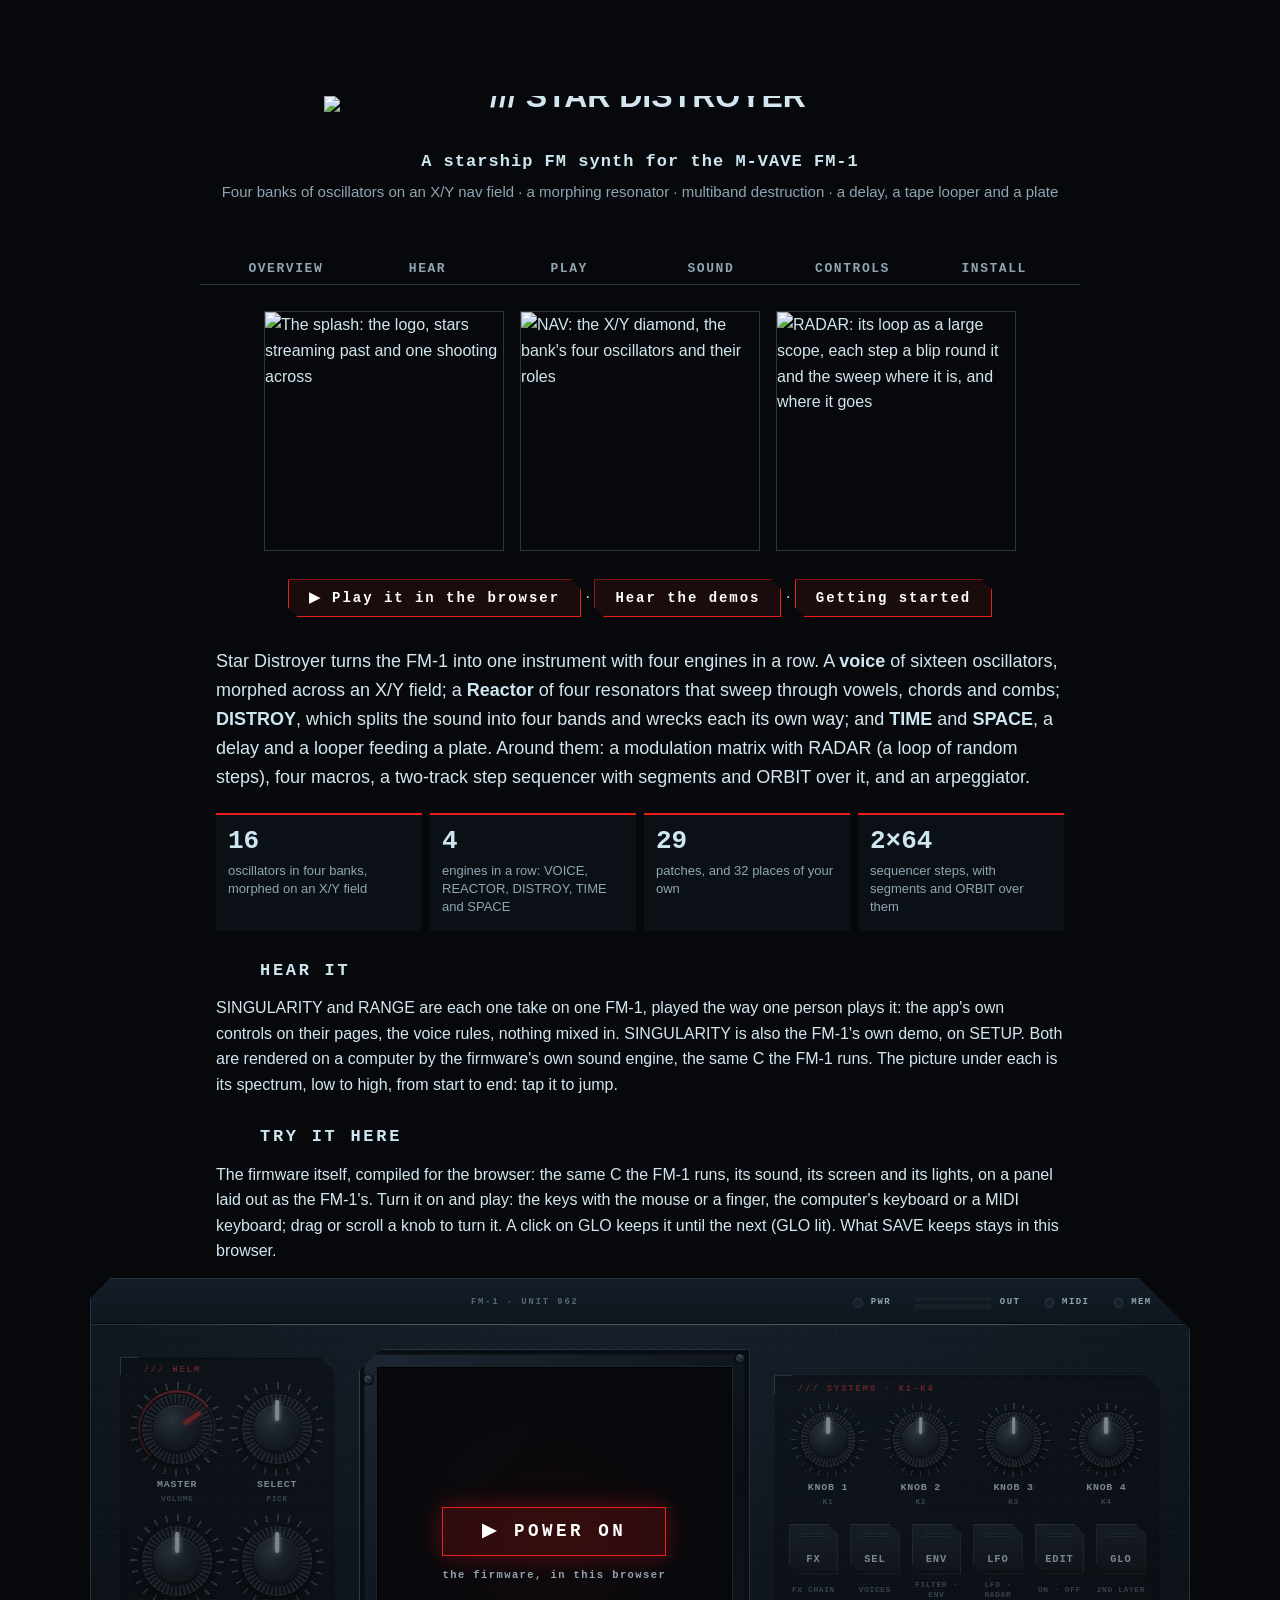
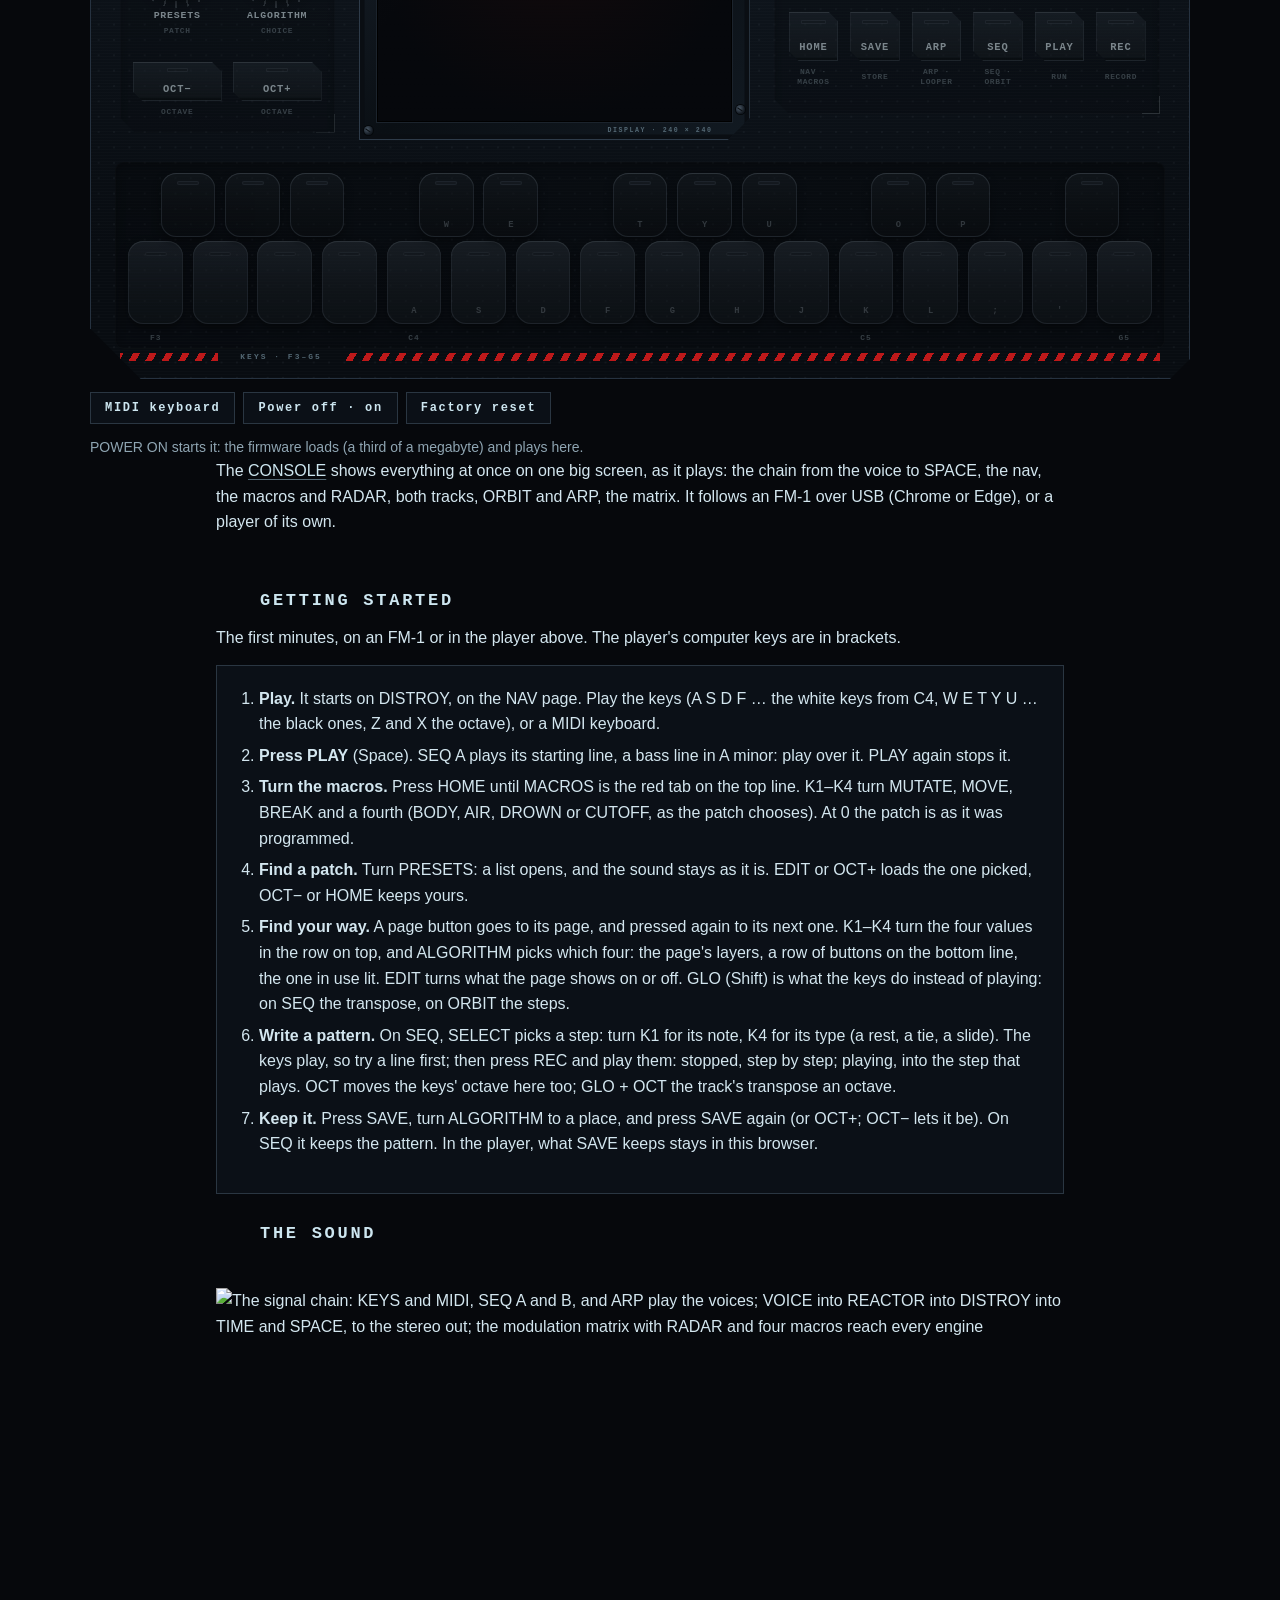
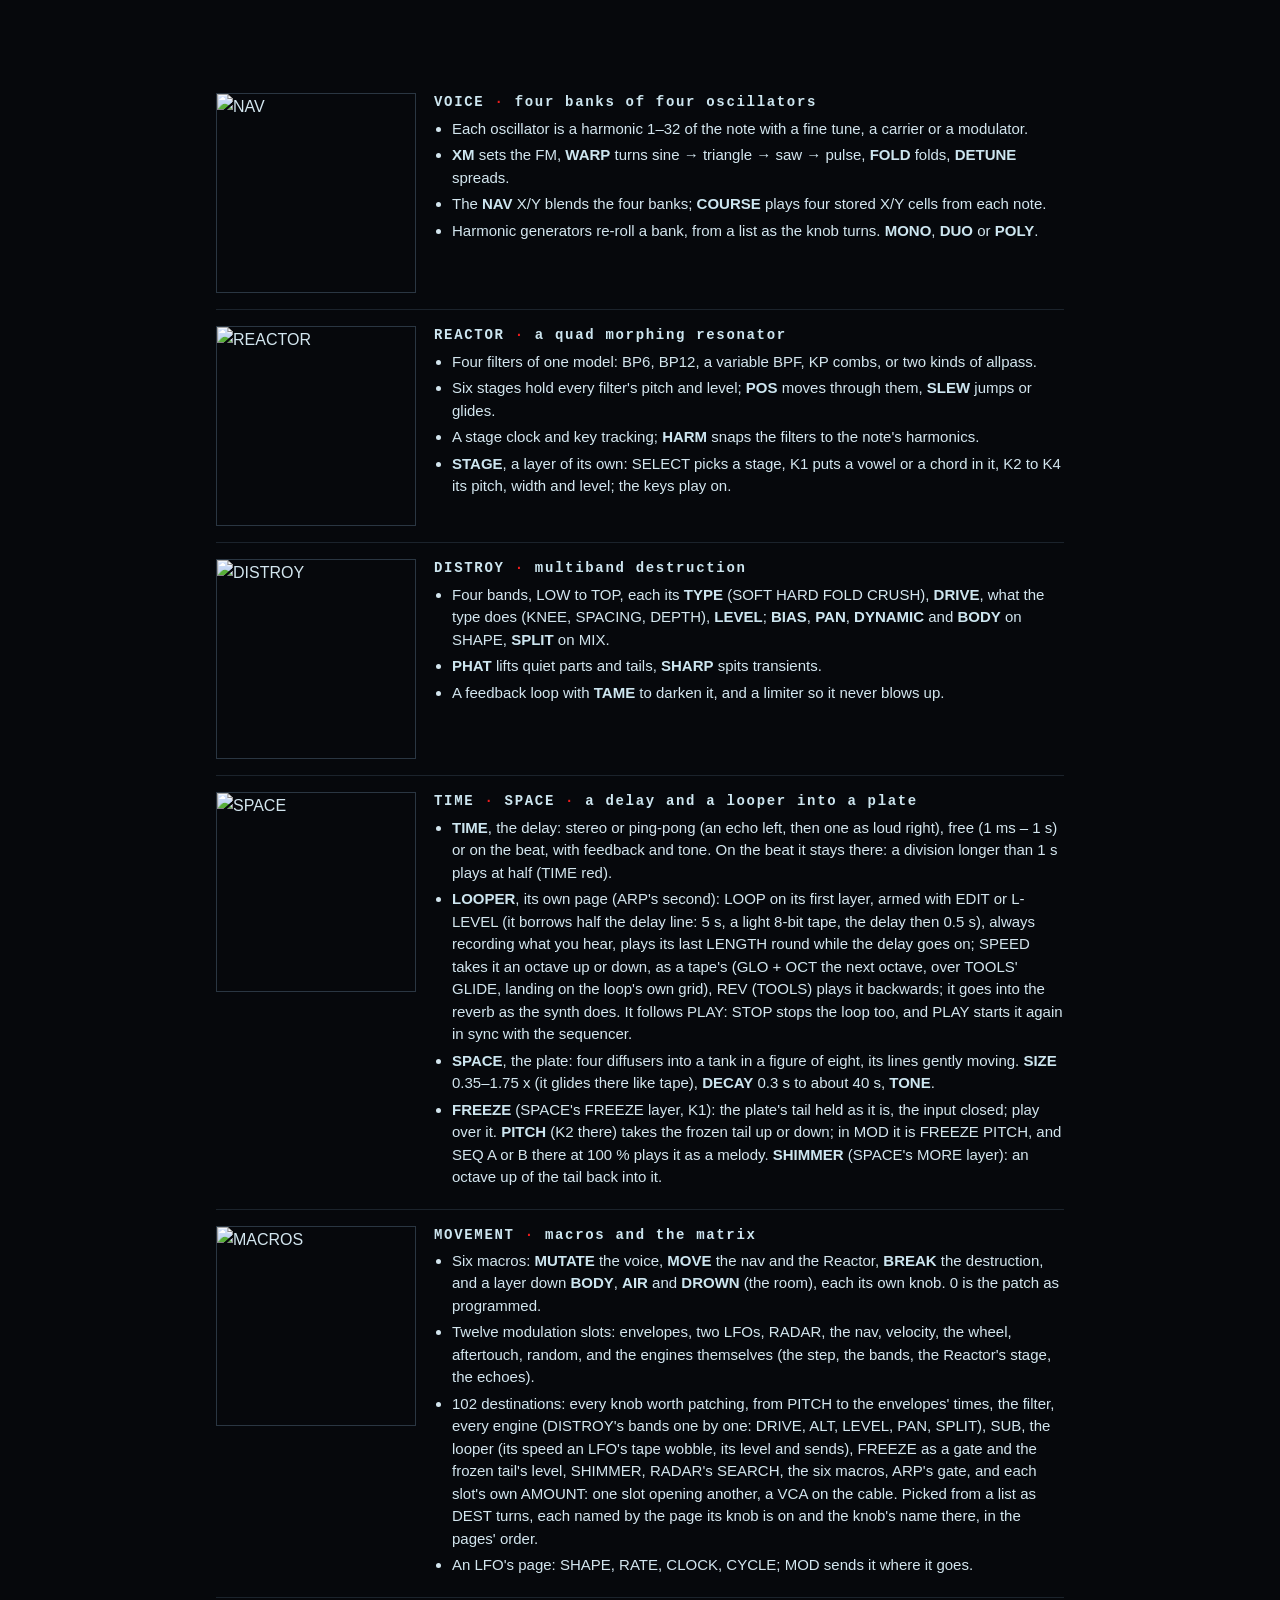
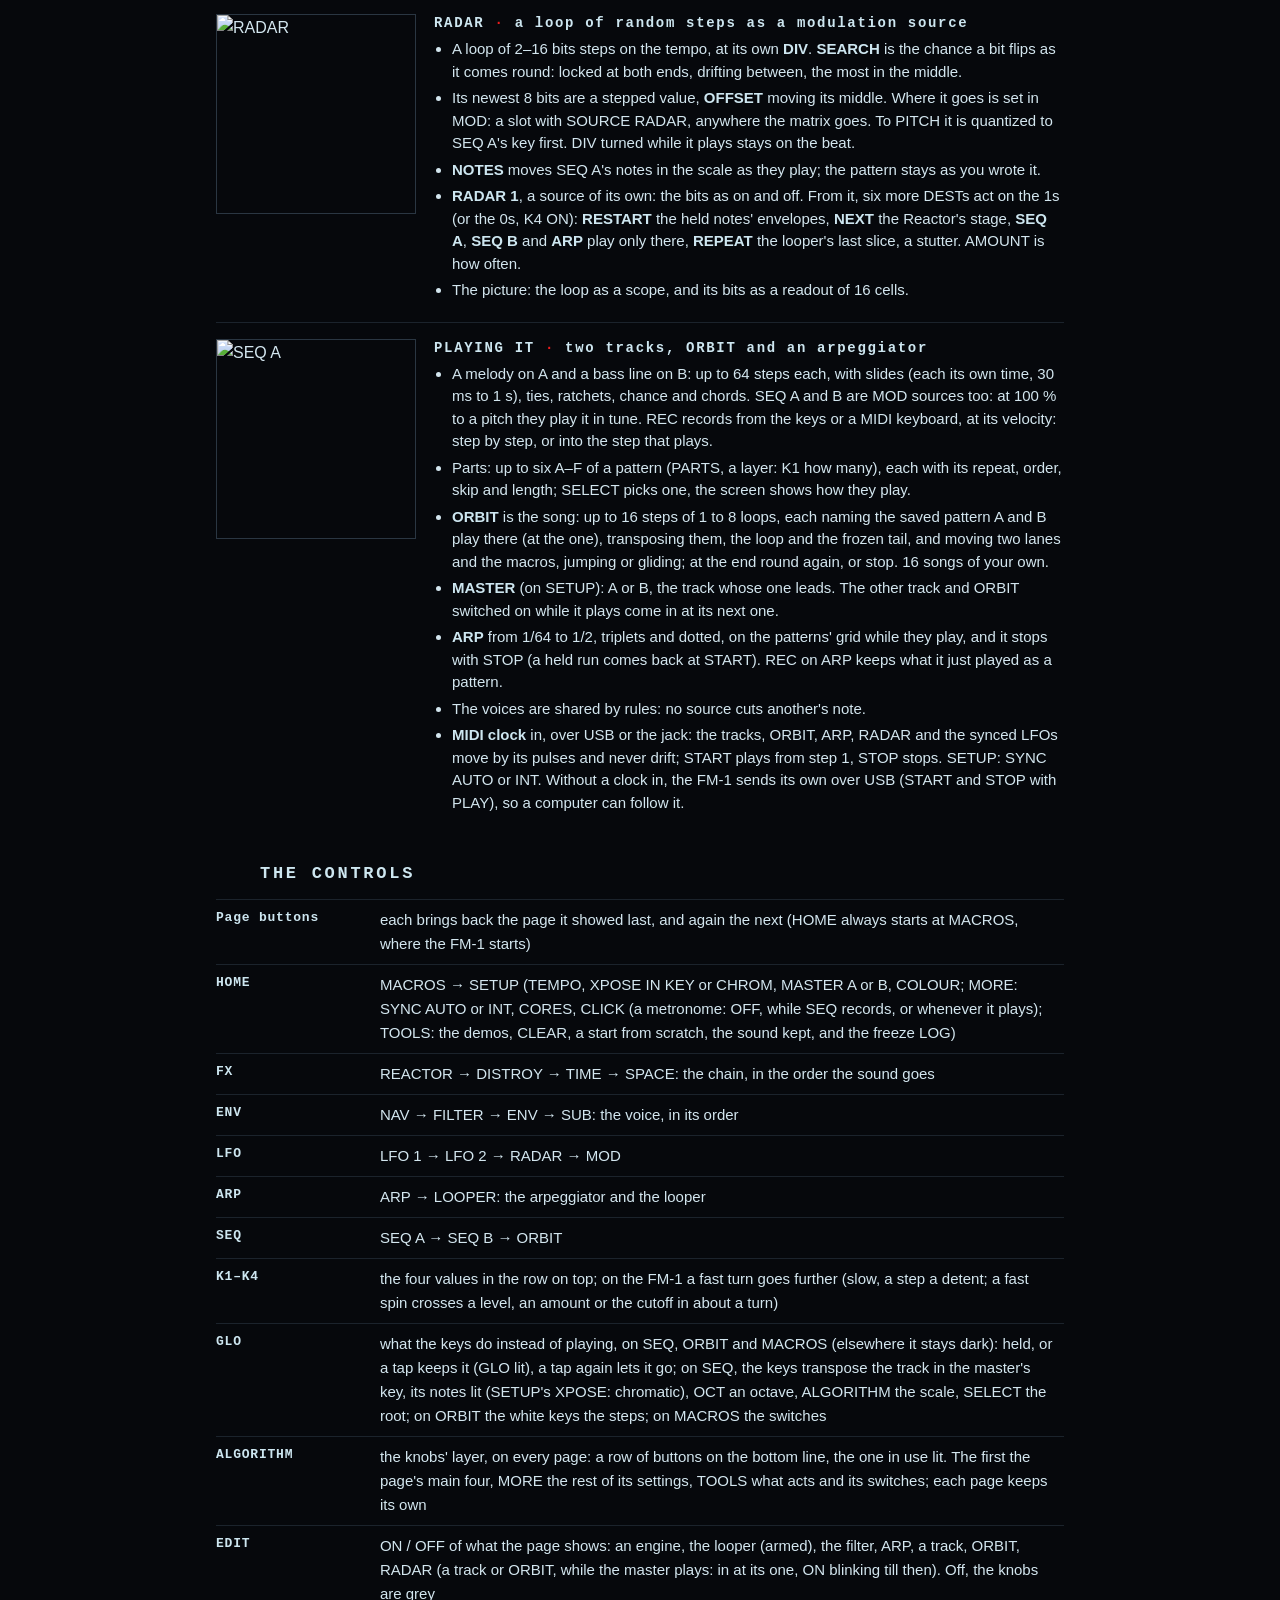
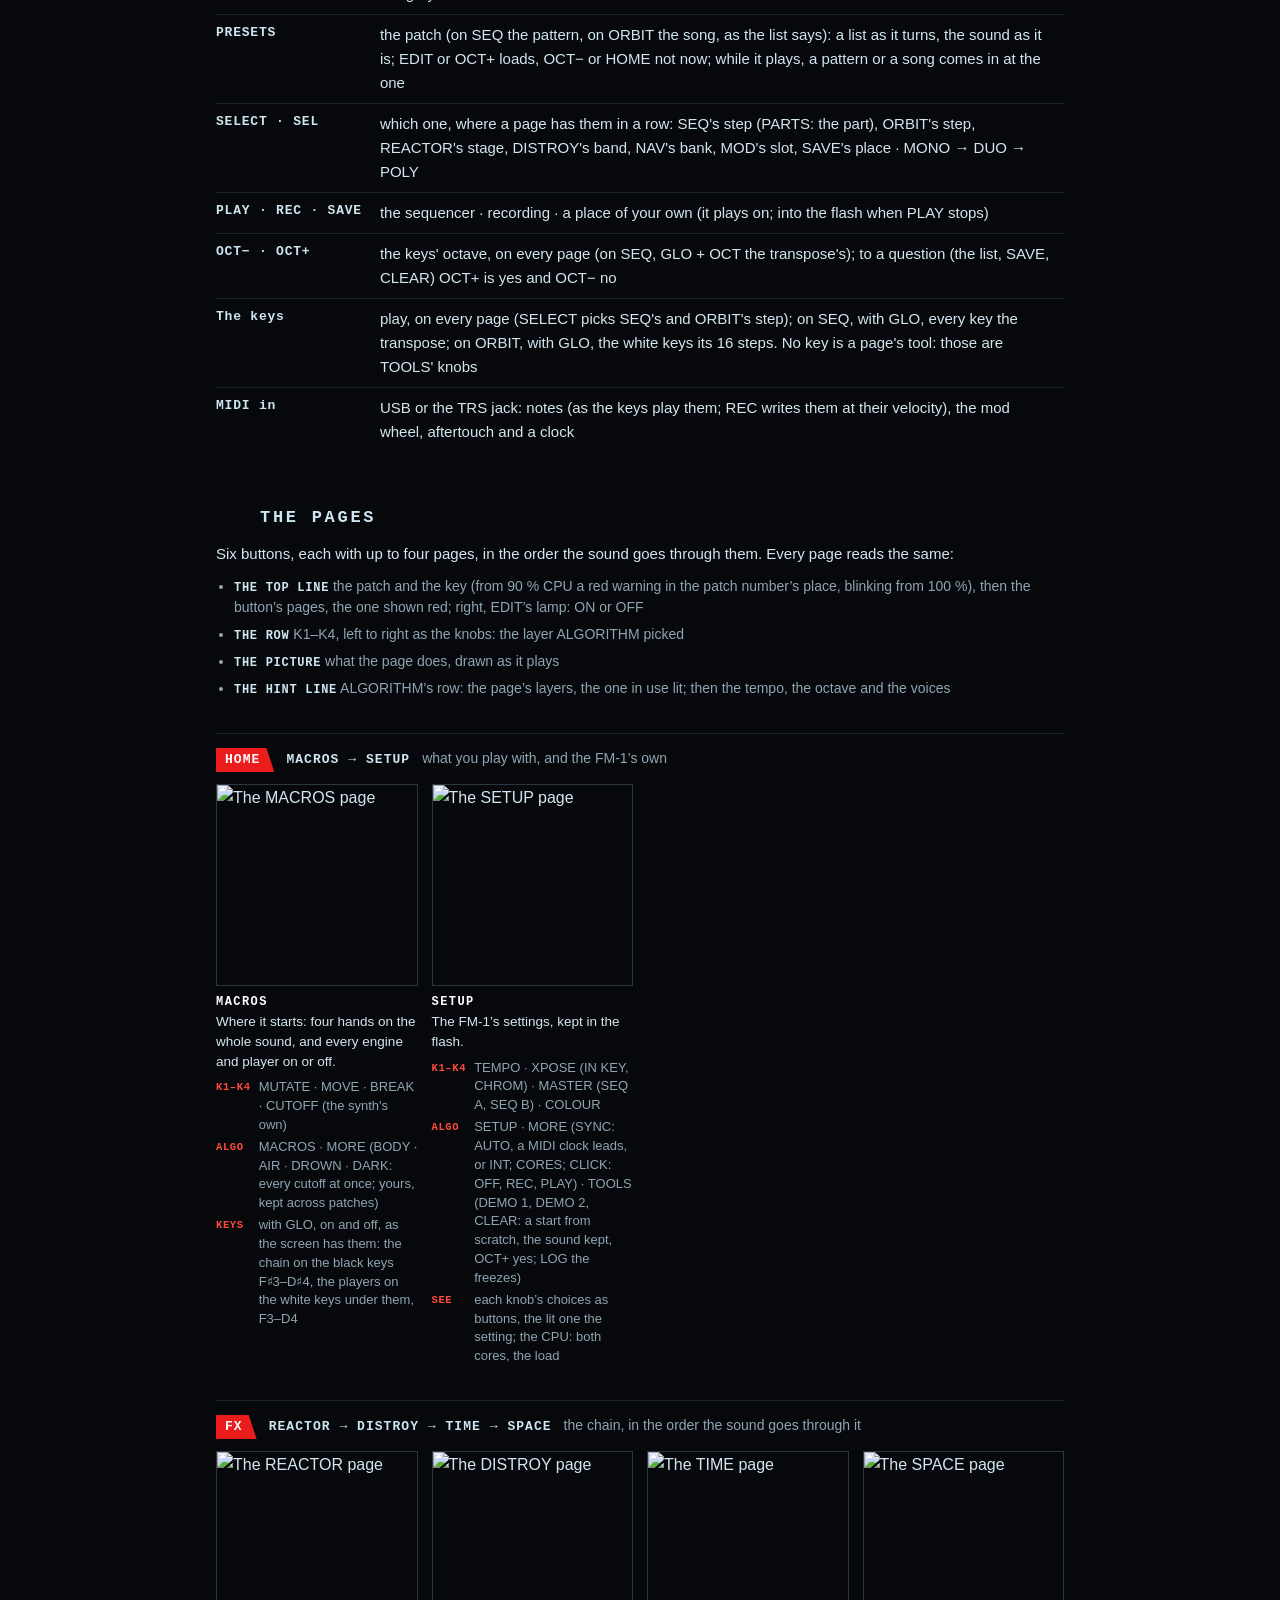
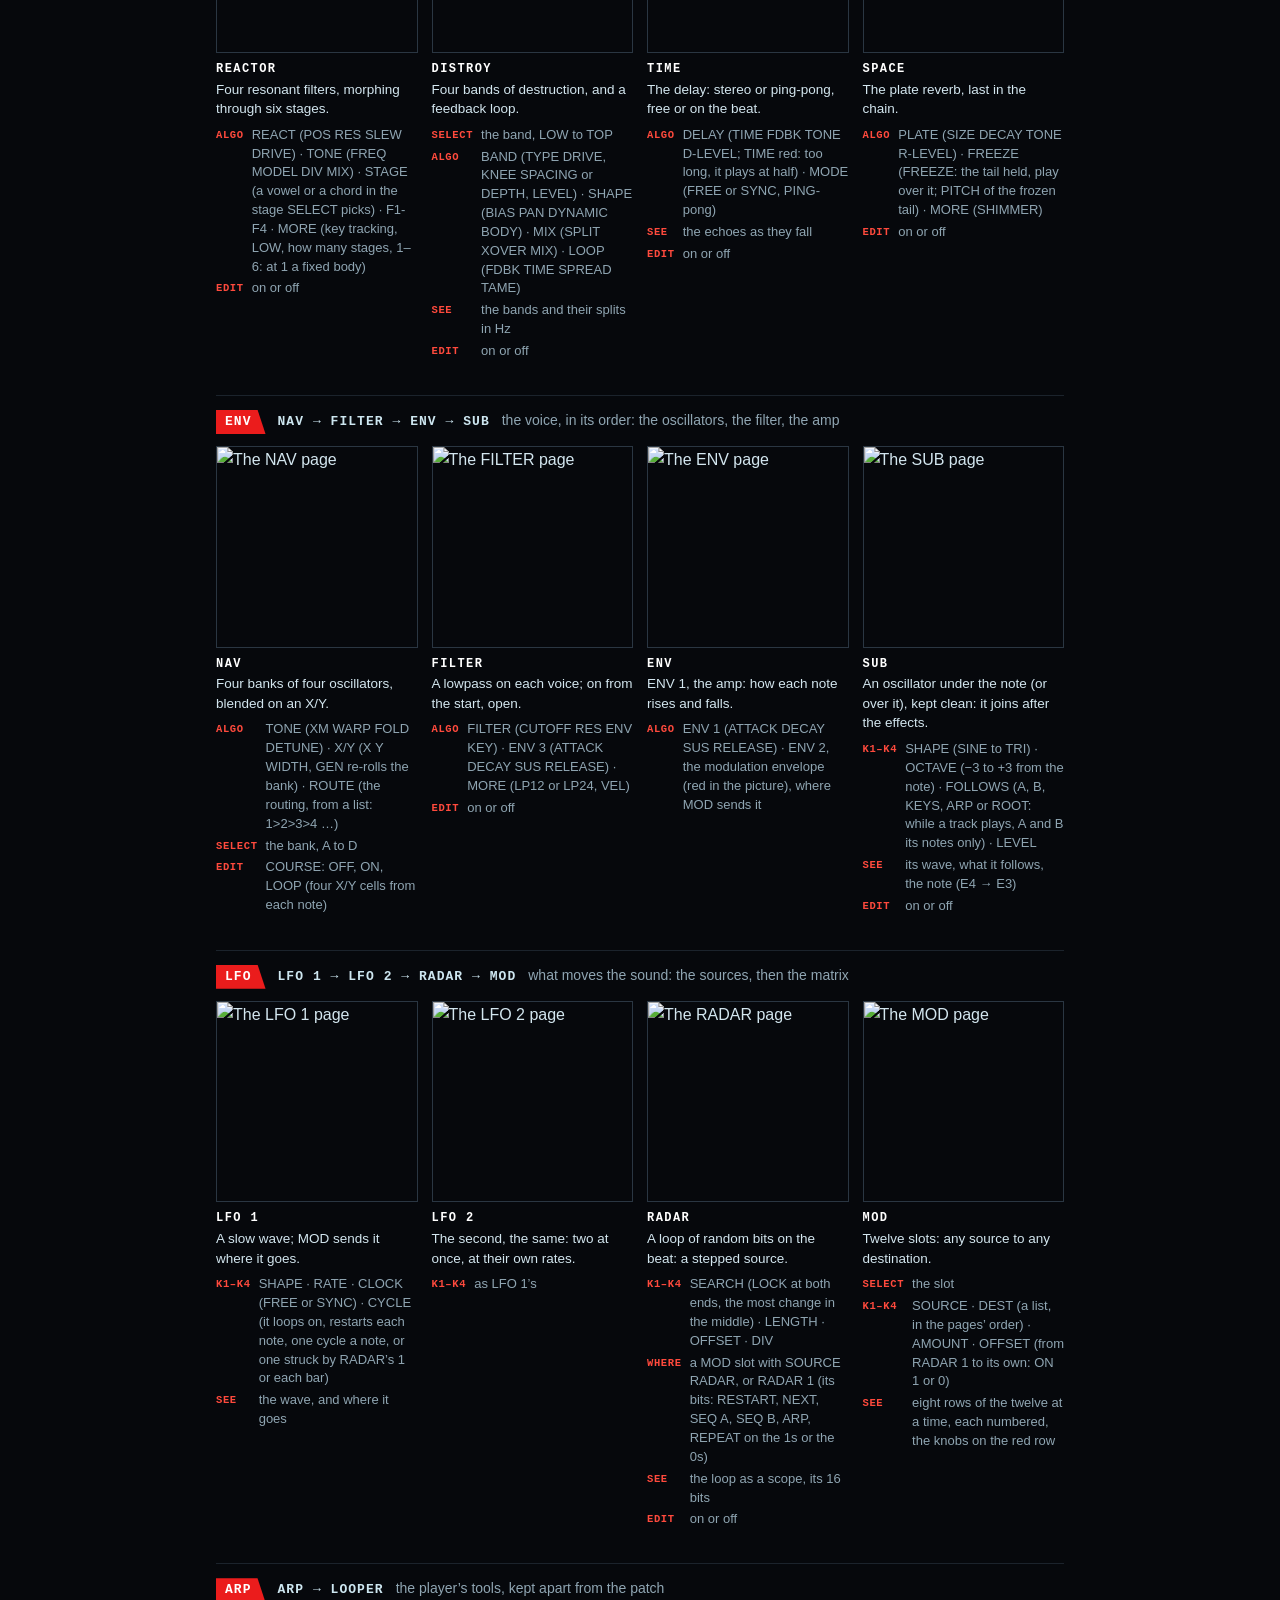
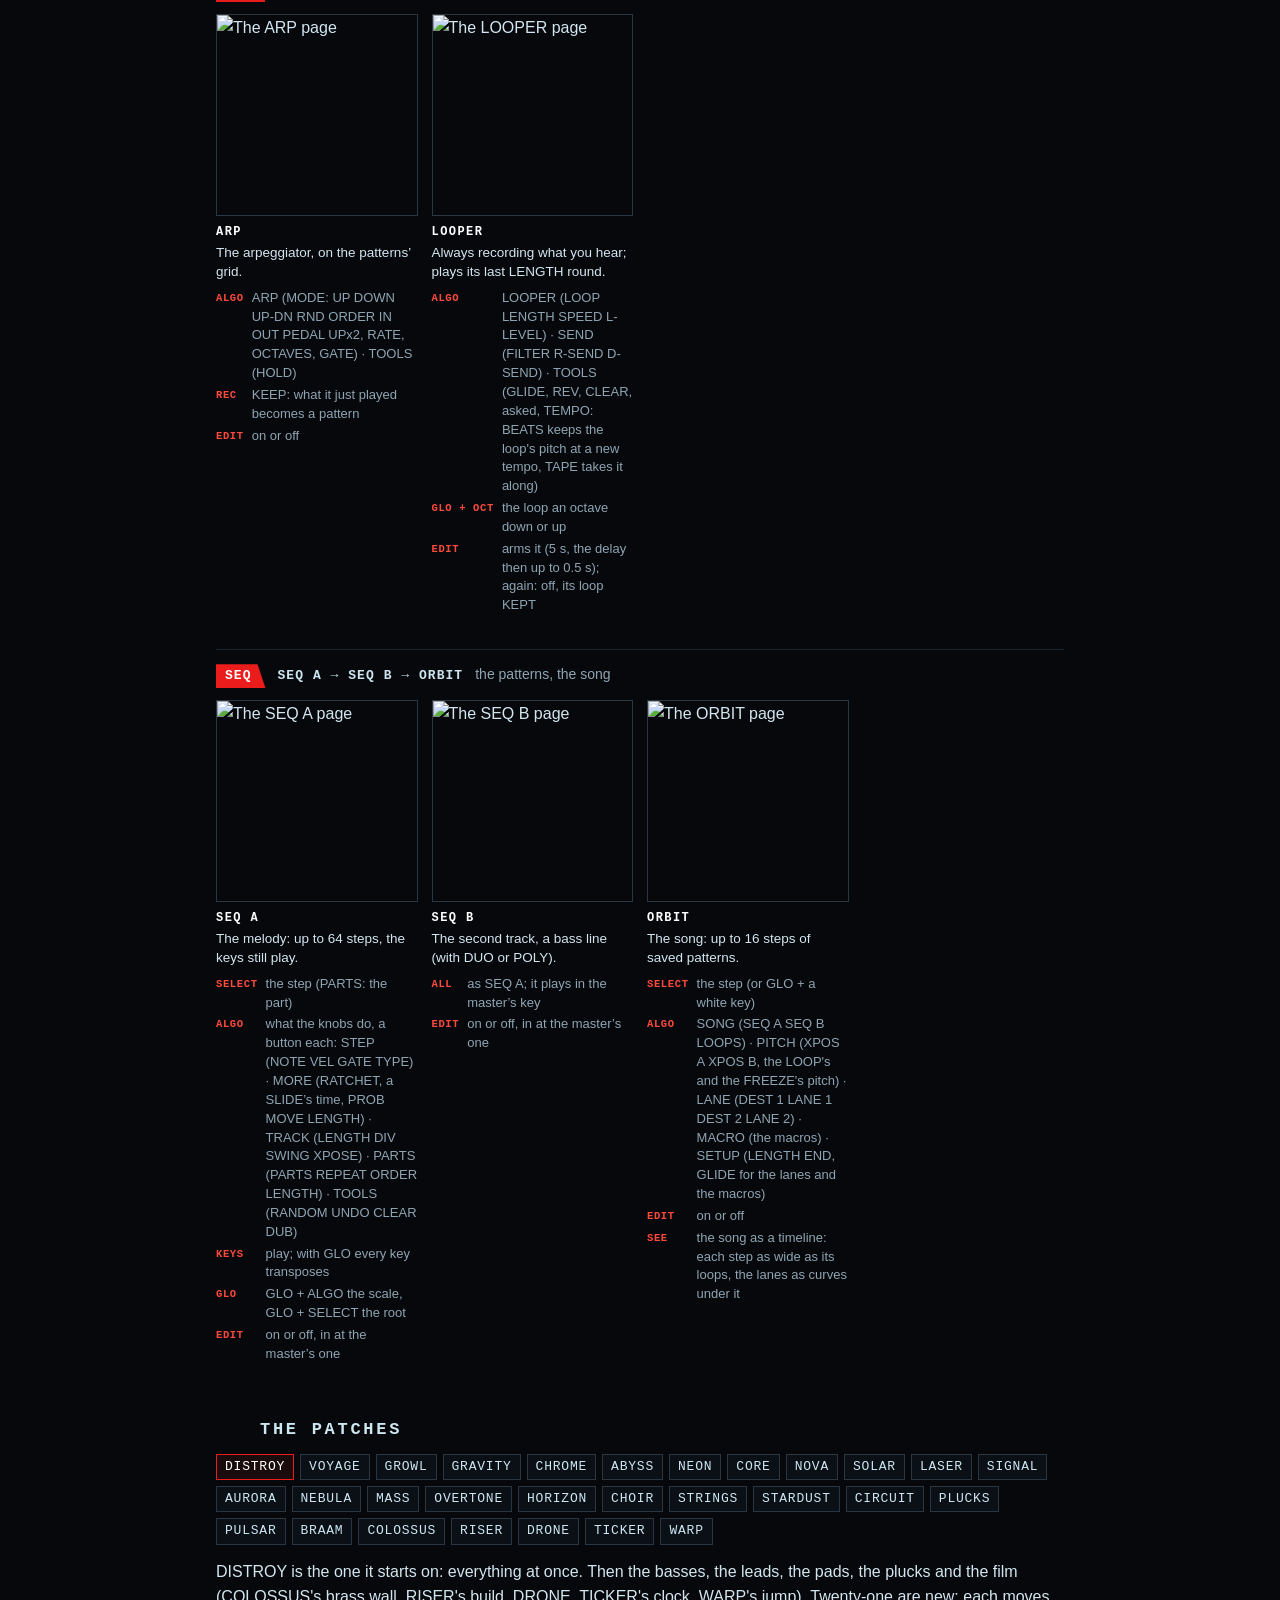
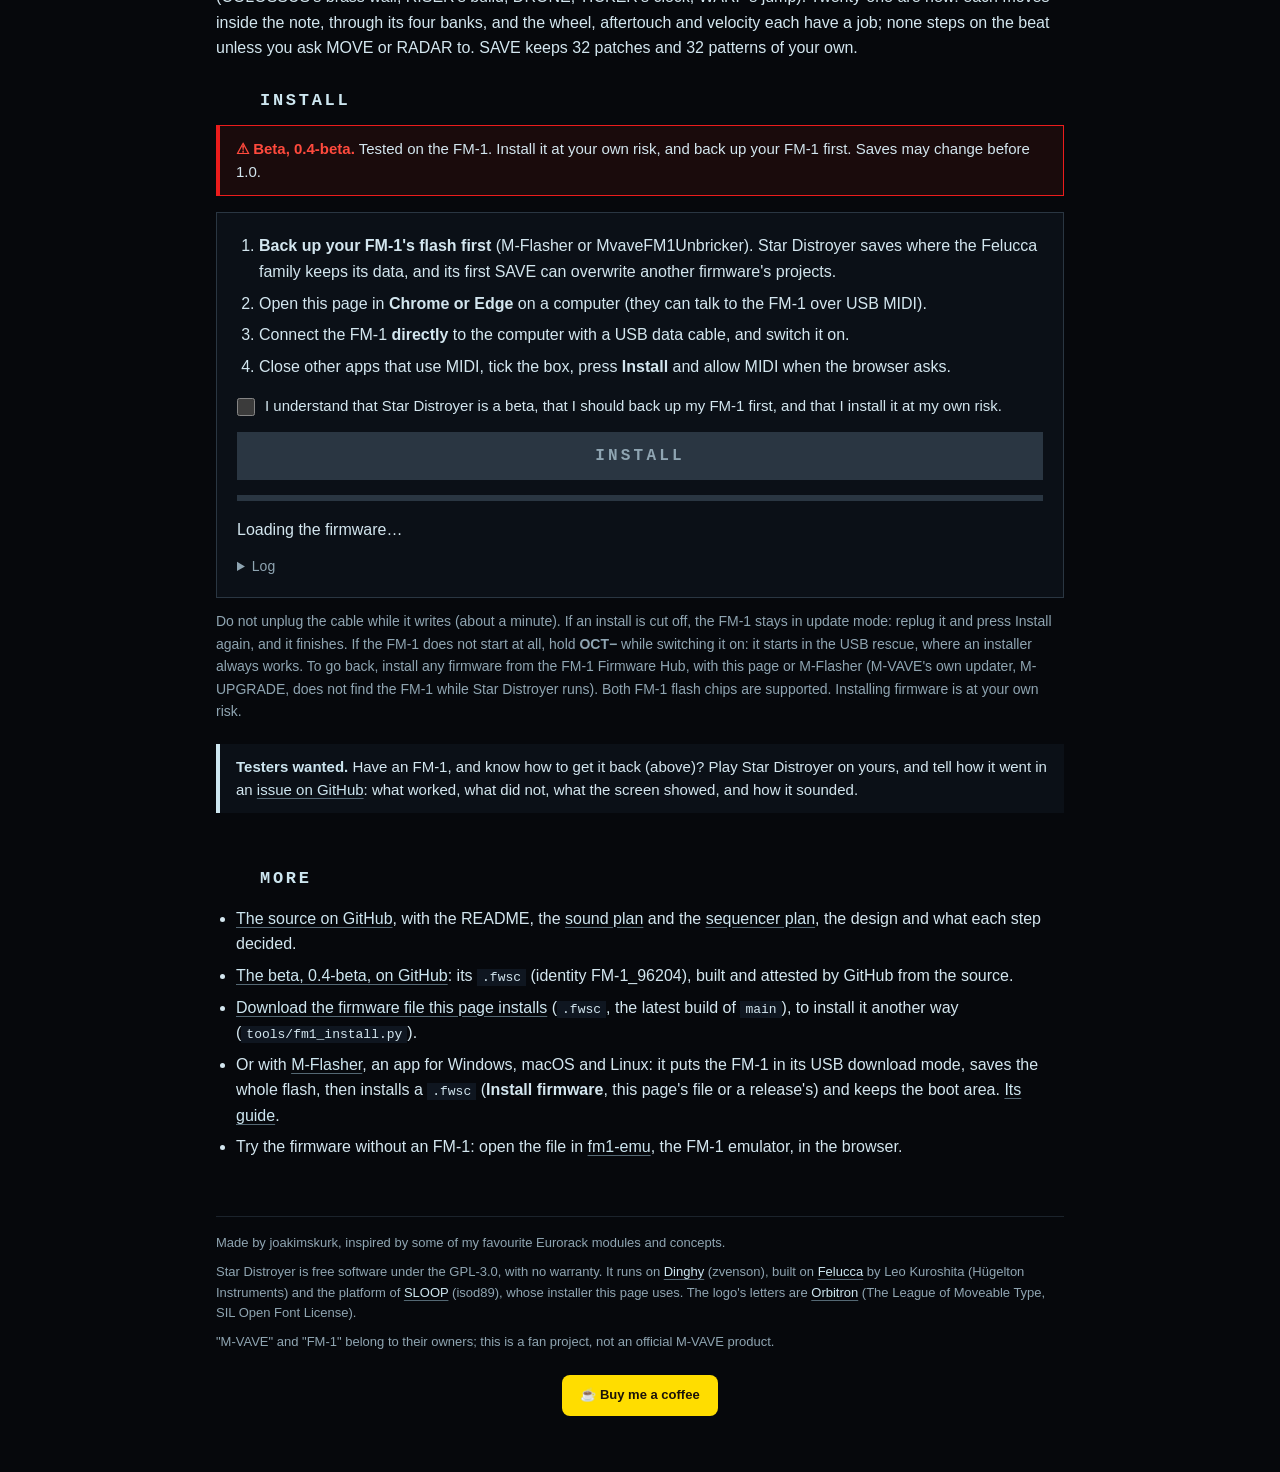
==== commit f2d01ffd: "LOOPER's TOOLS TEMPO: a loop keeps its pitch at a new tempo (BEATS), or follows it (TAPE) A new TEMP" ====
--- a/web/index.html
+++ b/web/index.html
@@ -477,7 +477,7 @@
     <figure class="pg"><img class="scr" src="screens/arp.png" width="240" height="240" alt="The ARP page" loading="lazy">
       <figcaption><b>ARP</b>The arpeggiator, on the patterns’ grid.<dl><dt>ALGO</dt><dd>ARP (MODE: UP DOWN UP-DN RND ORDER IN OUT PEDAL UPx2, RATE, OCTAVES, GATE) · TOOLS (HOLD)</dd><dt>REC</dt><dd>KEEP: what it just played becomes a pattern</dd><dt>EDIT</dt><dd>on or off</dd></dl></figcaption></figure>
     <figure class="pg"><img class="scr" src="screens/looper.png" width="240" height="240" alt="The LOOPER page" loading="lazy">
-      <figcaption><b>LOOPER</b>Always recording what you hear; plays its last LENGTH round.<dl><dt>ALGO</dt><dd>LOOPER (LOOP LENGTH SPEED L-LEVEL) · SEND (FILTER R-SEND D-SEND) · TOOLS (GLIDE, REV, CLEAR, asked)</dd><dt>GLO + OCT</dt><dd>the loop an octave down or up</dd><dt>EDIT</dt><dd>arms it (5 s, the delay then up to 0.5 s); again: off, its loop KEPT</dd></dl></figcaption></figure>
+      <figcaption><b>LOOPER</b>Always recording what you hear; plays its last LENGTH round.<dl><dt>ALGO</dt><dd>LOOPER (LOOP LENGTH SPEED L-LEVEL) · SEND (FILTER R-SEND D-SEND) · TOOLS (GLIDE, REV, CLEAR, asked, TEMPO: BEATS keeps the loop's pitch at a new tempo, TAPE takes it along)</dd><dt>GLO + OCT</dt><dd>the loop an octave down or up</dd><dt>EDIT</dt><dd>arms it (5 s, the delay then up to 0.5 s); again: off, its loop KEPT</dd></dl></figcaption></figure>
   </div>
   <h3 class="btnh"><span class="pbtn">SEQ</span>SEQ A → SEQ B → ORBIT<span class="what">the patterns, the song</span></h3>
   <div class="pages">
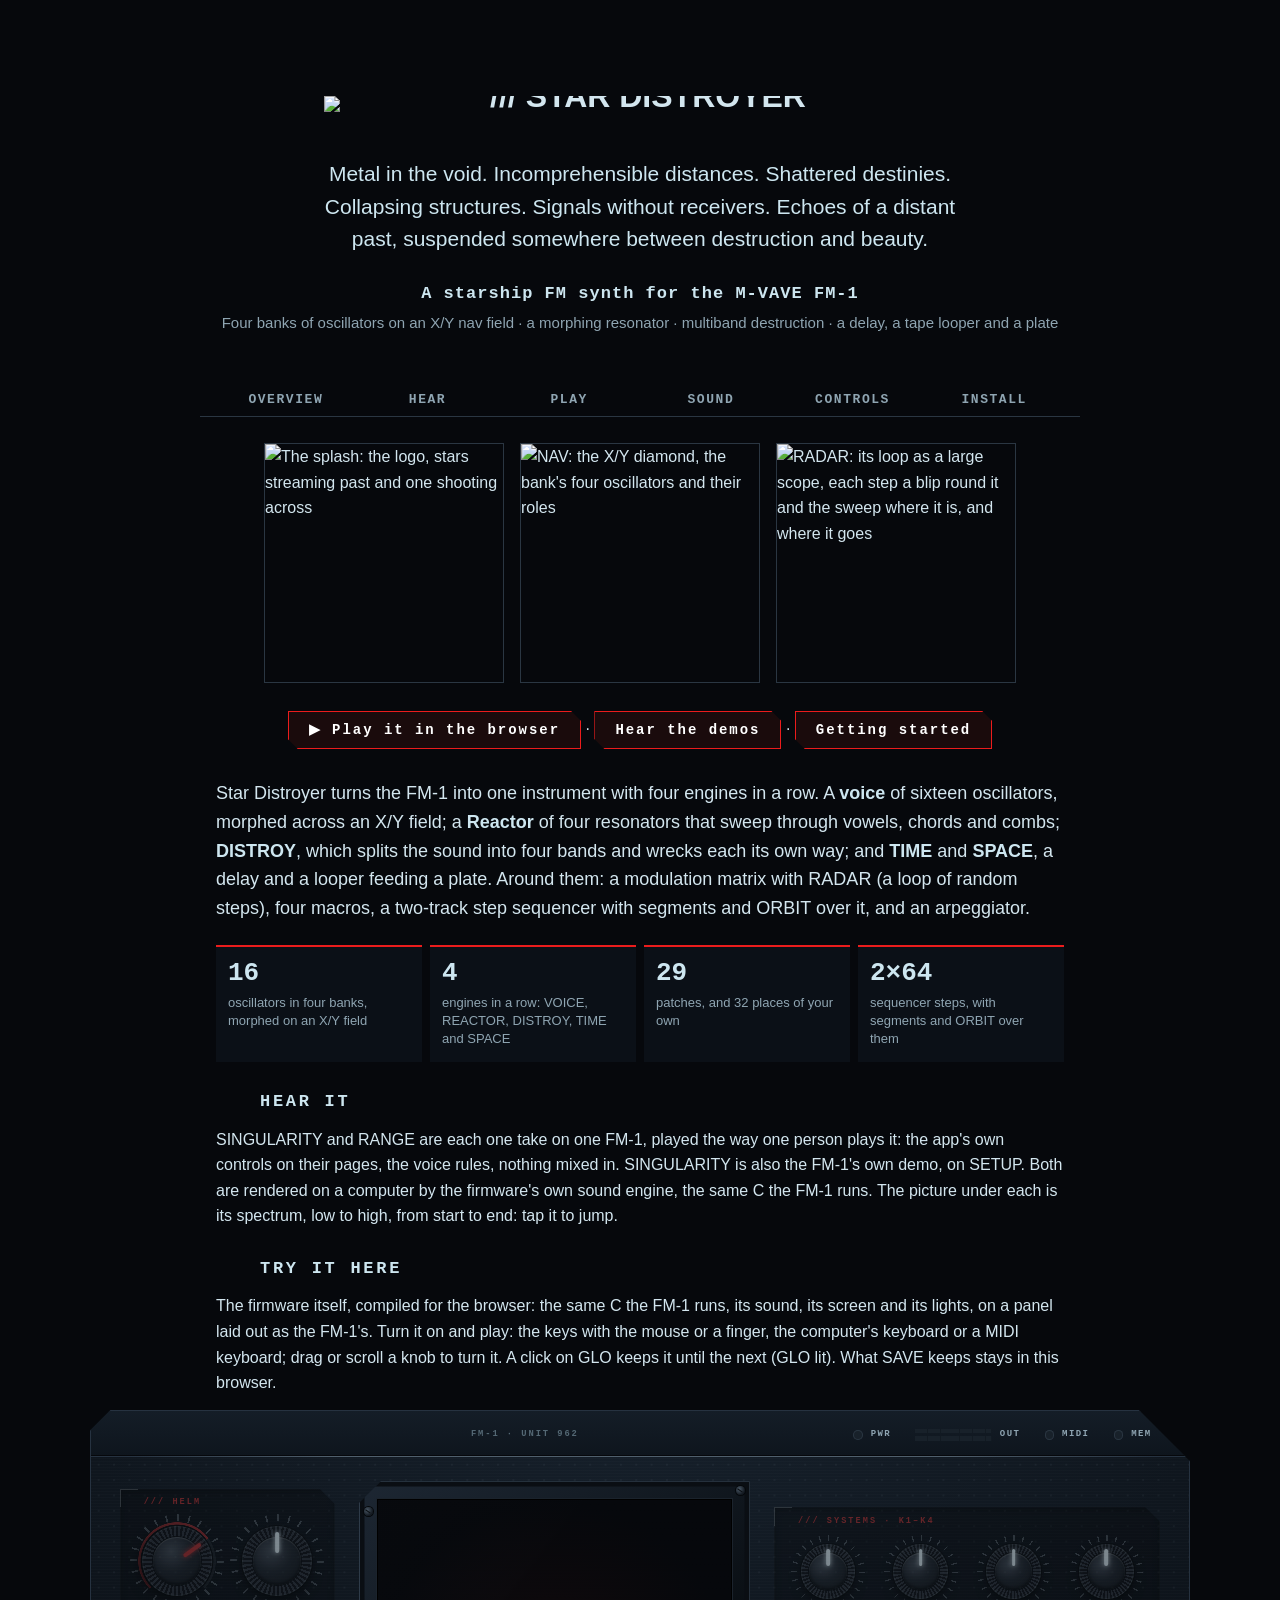
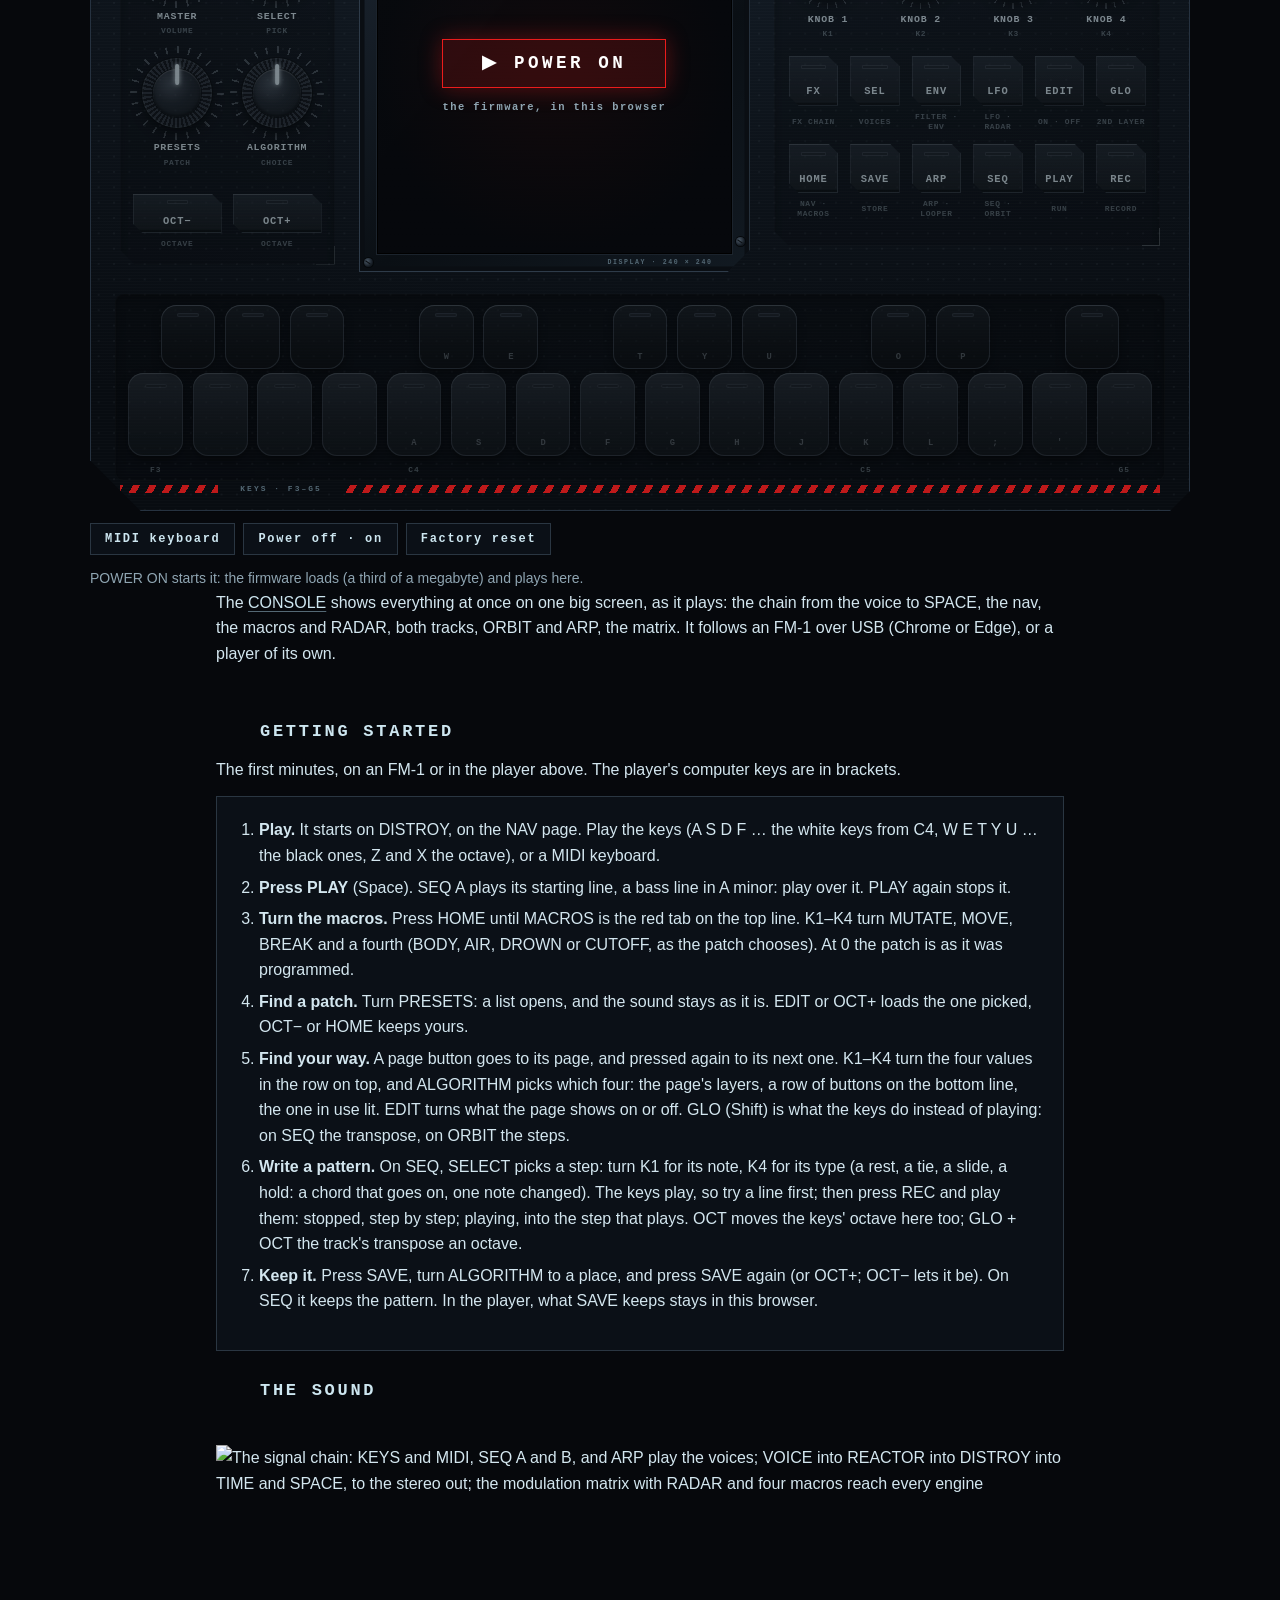
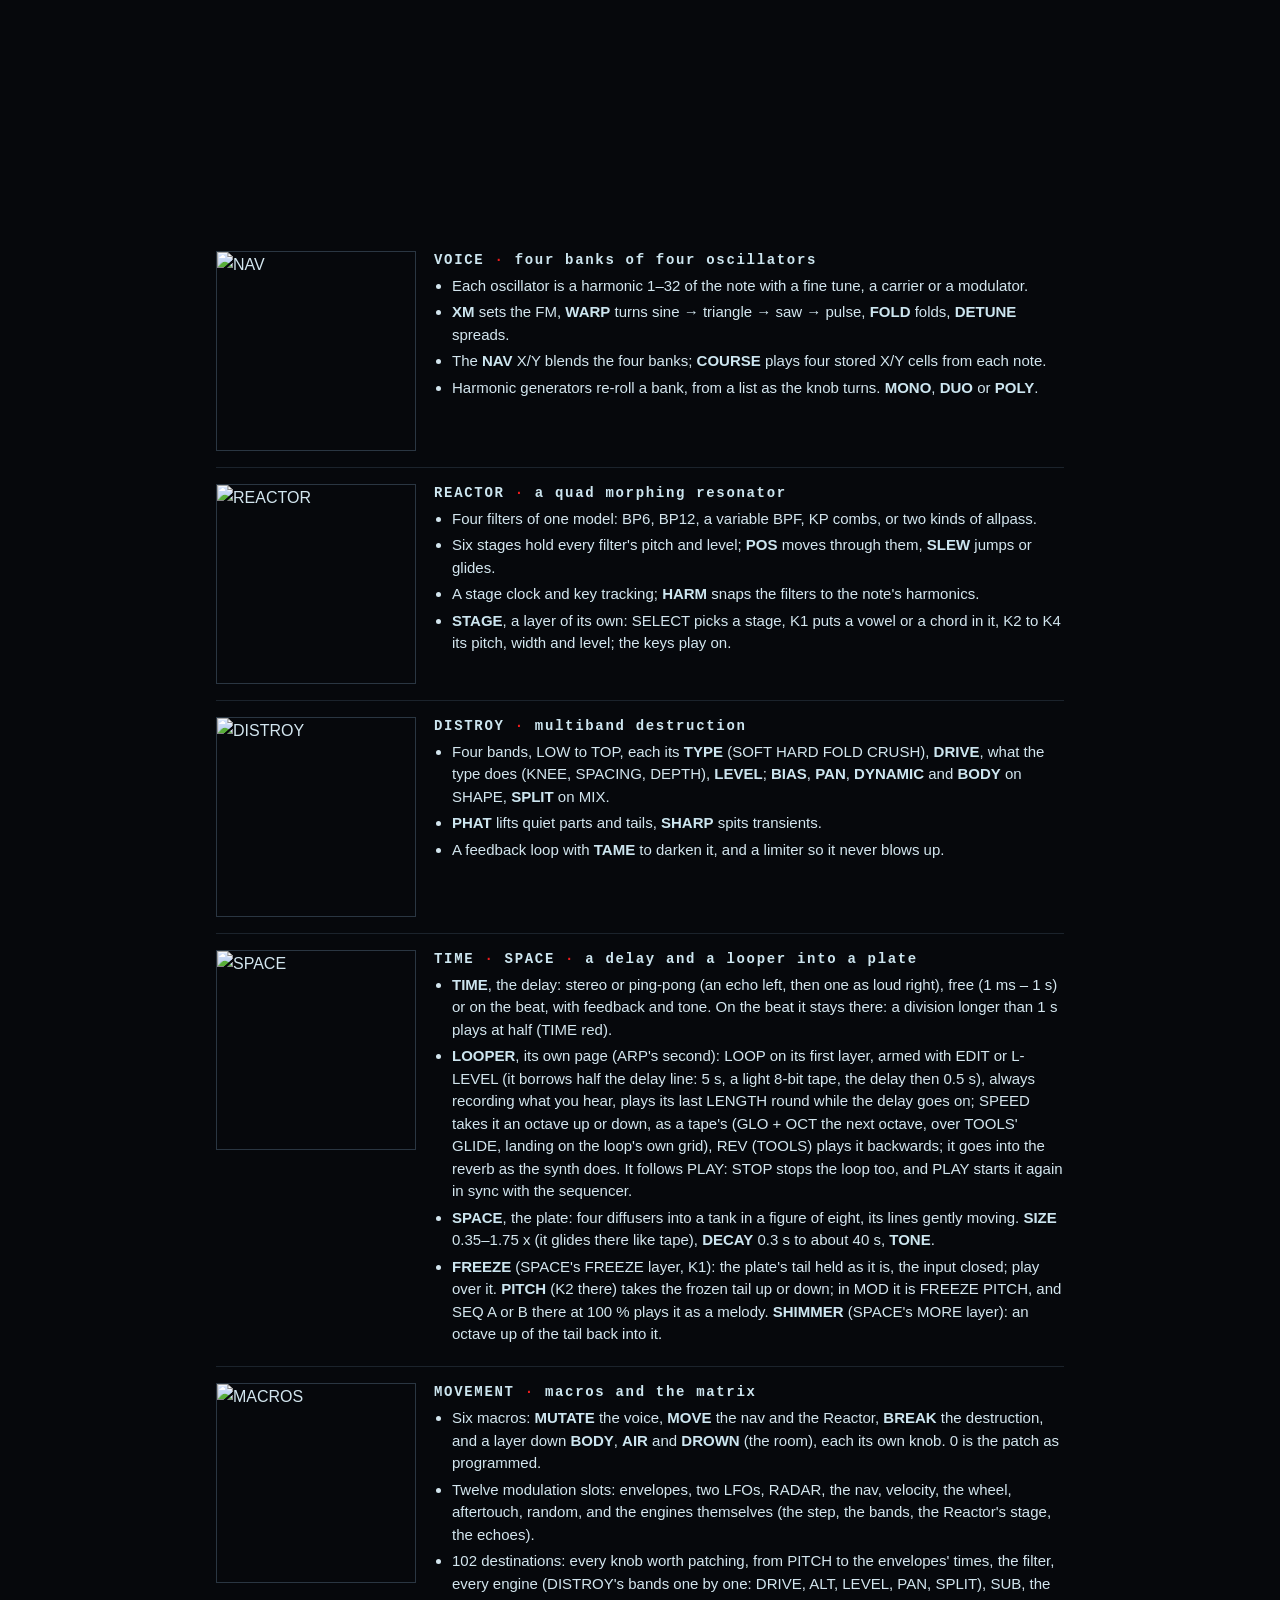
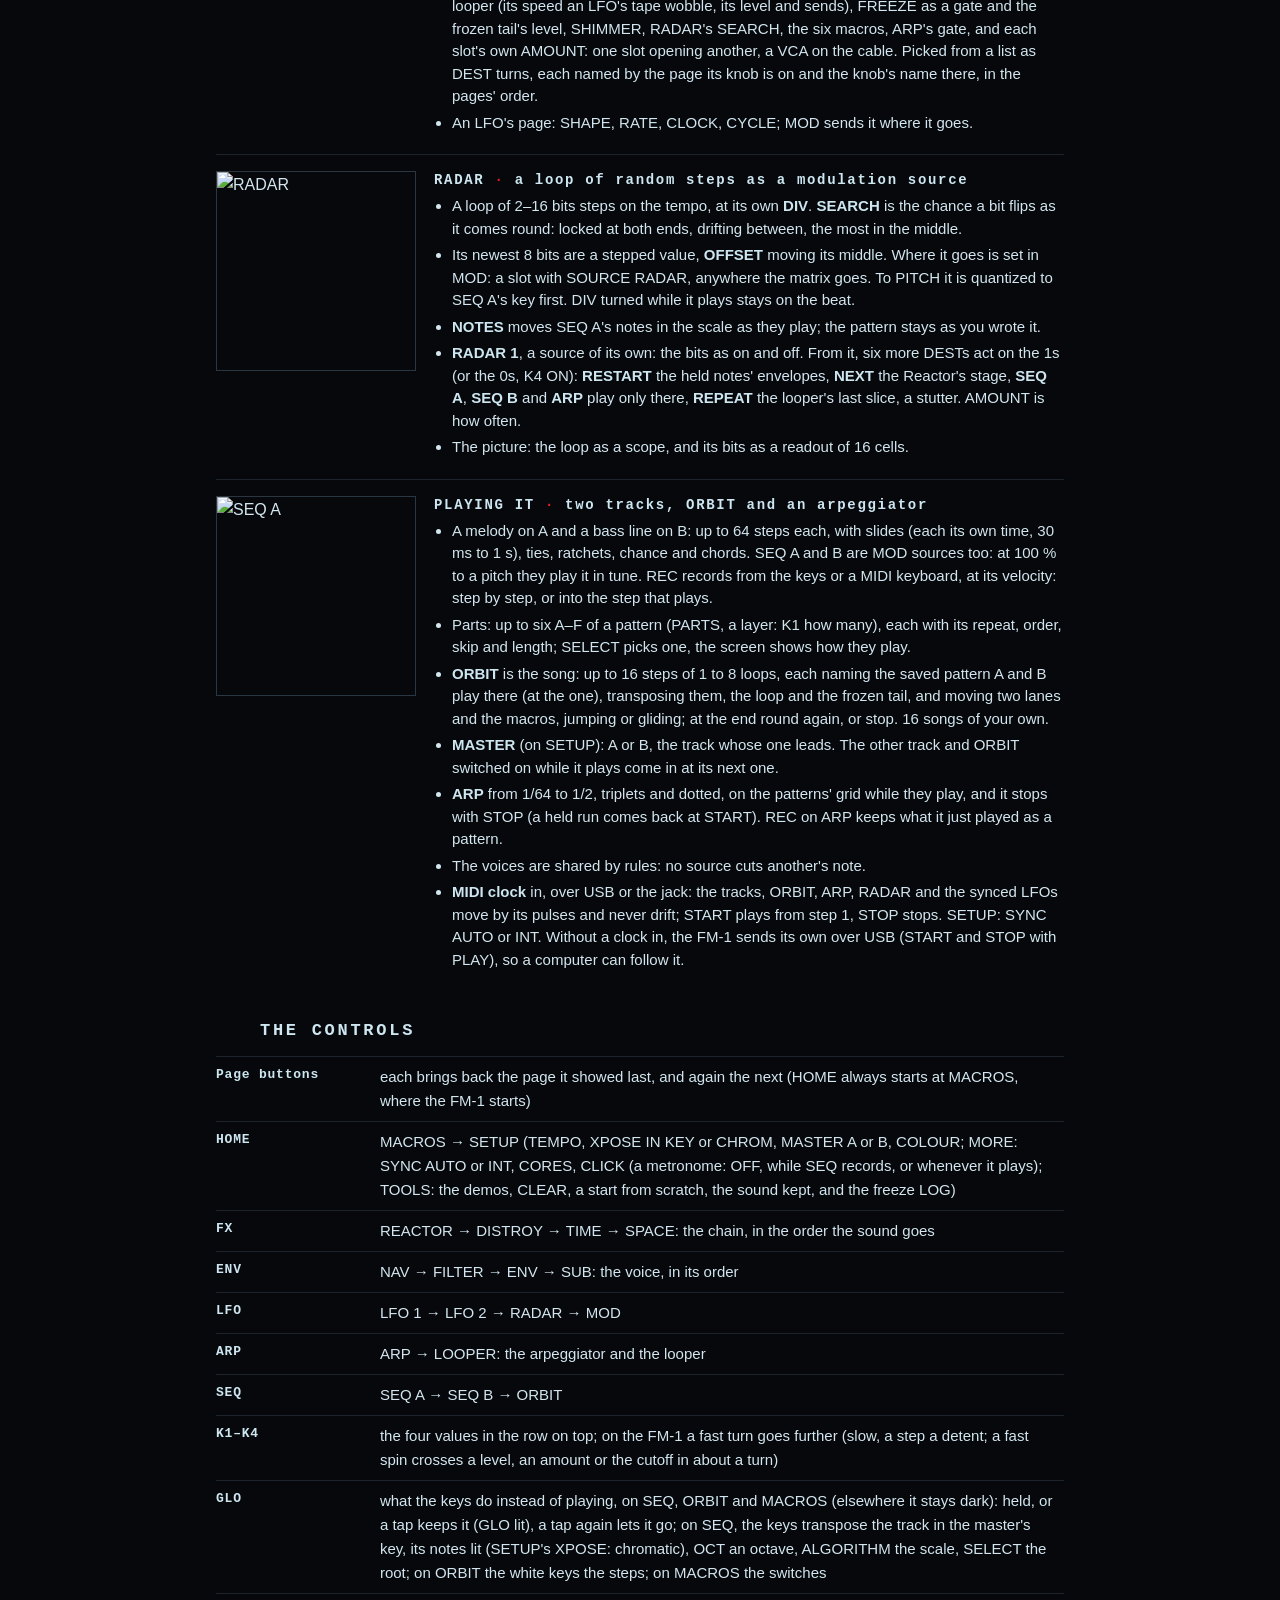
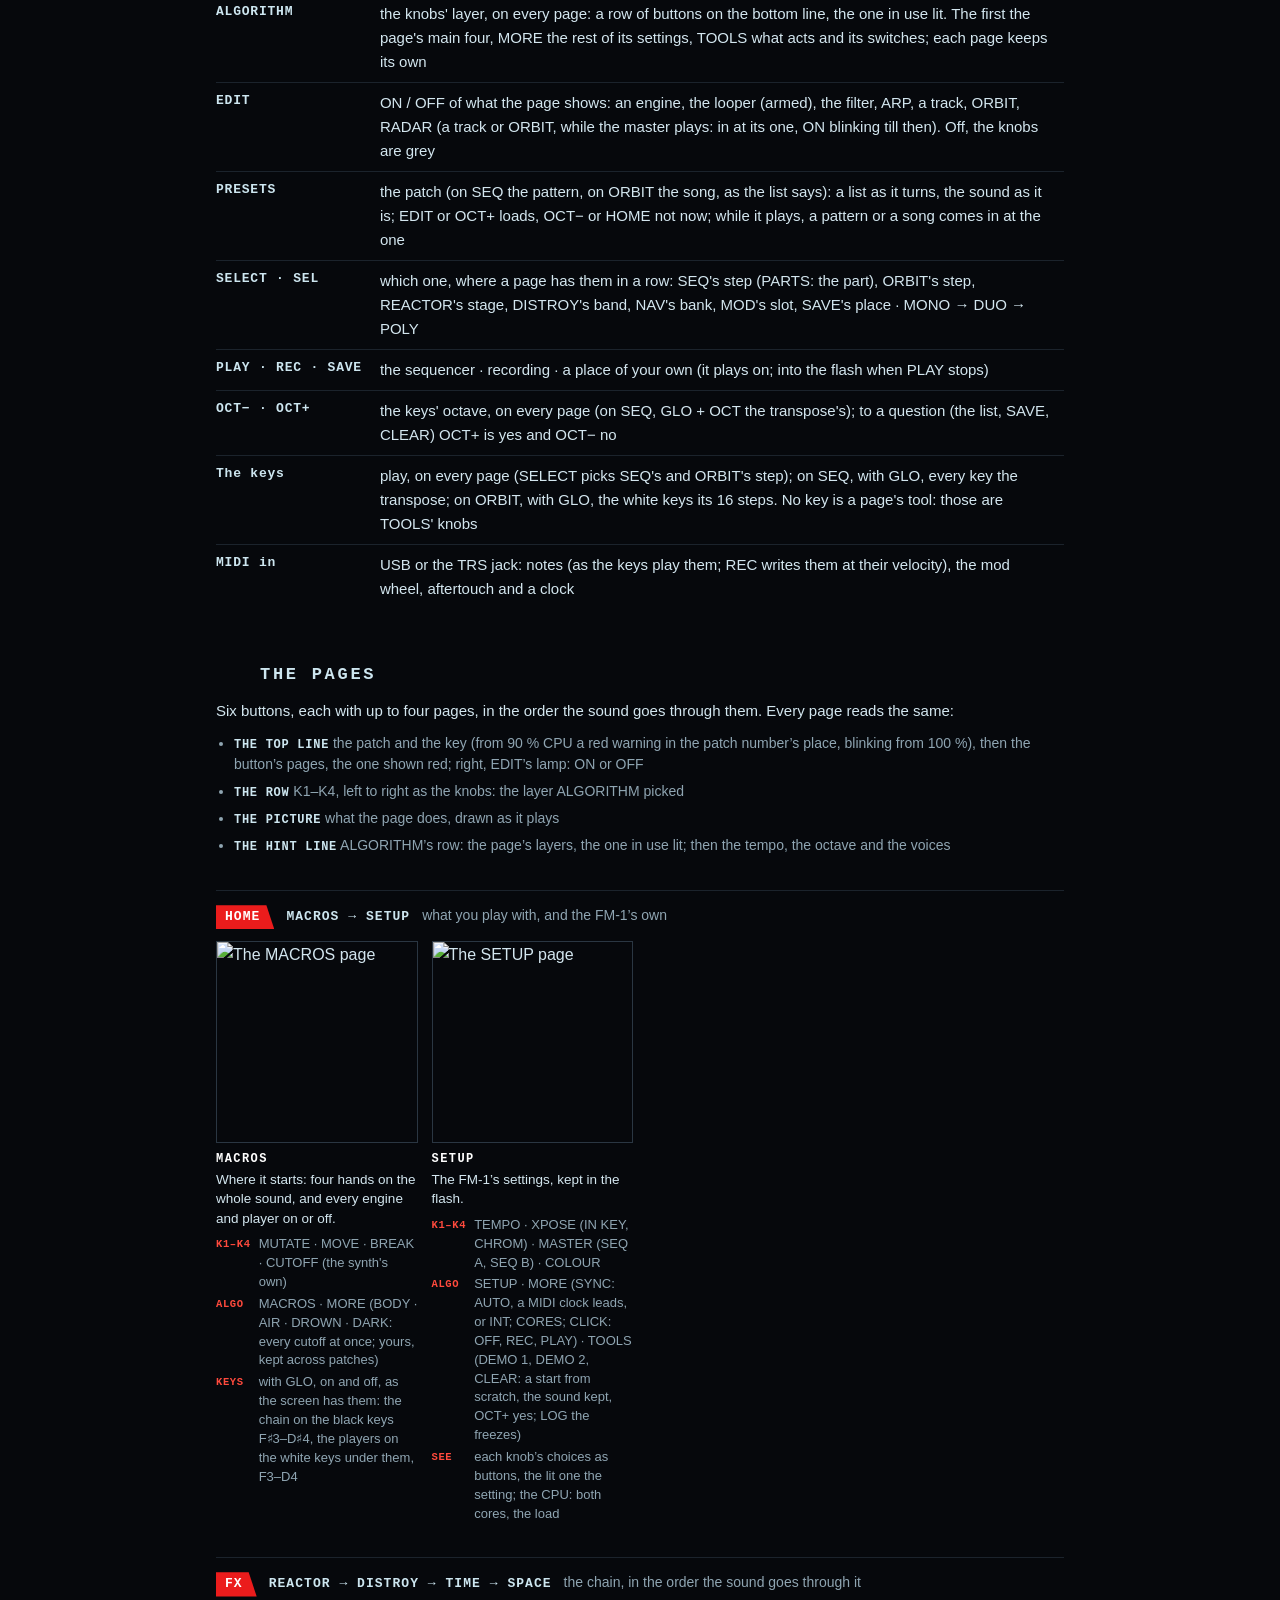
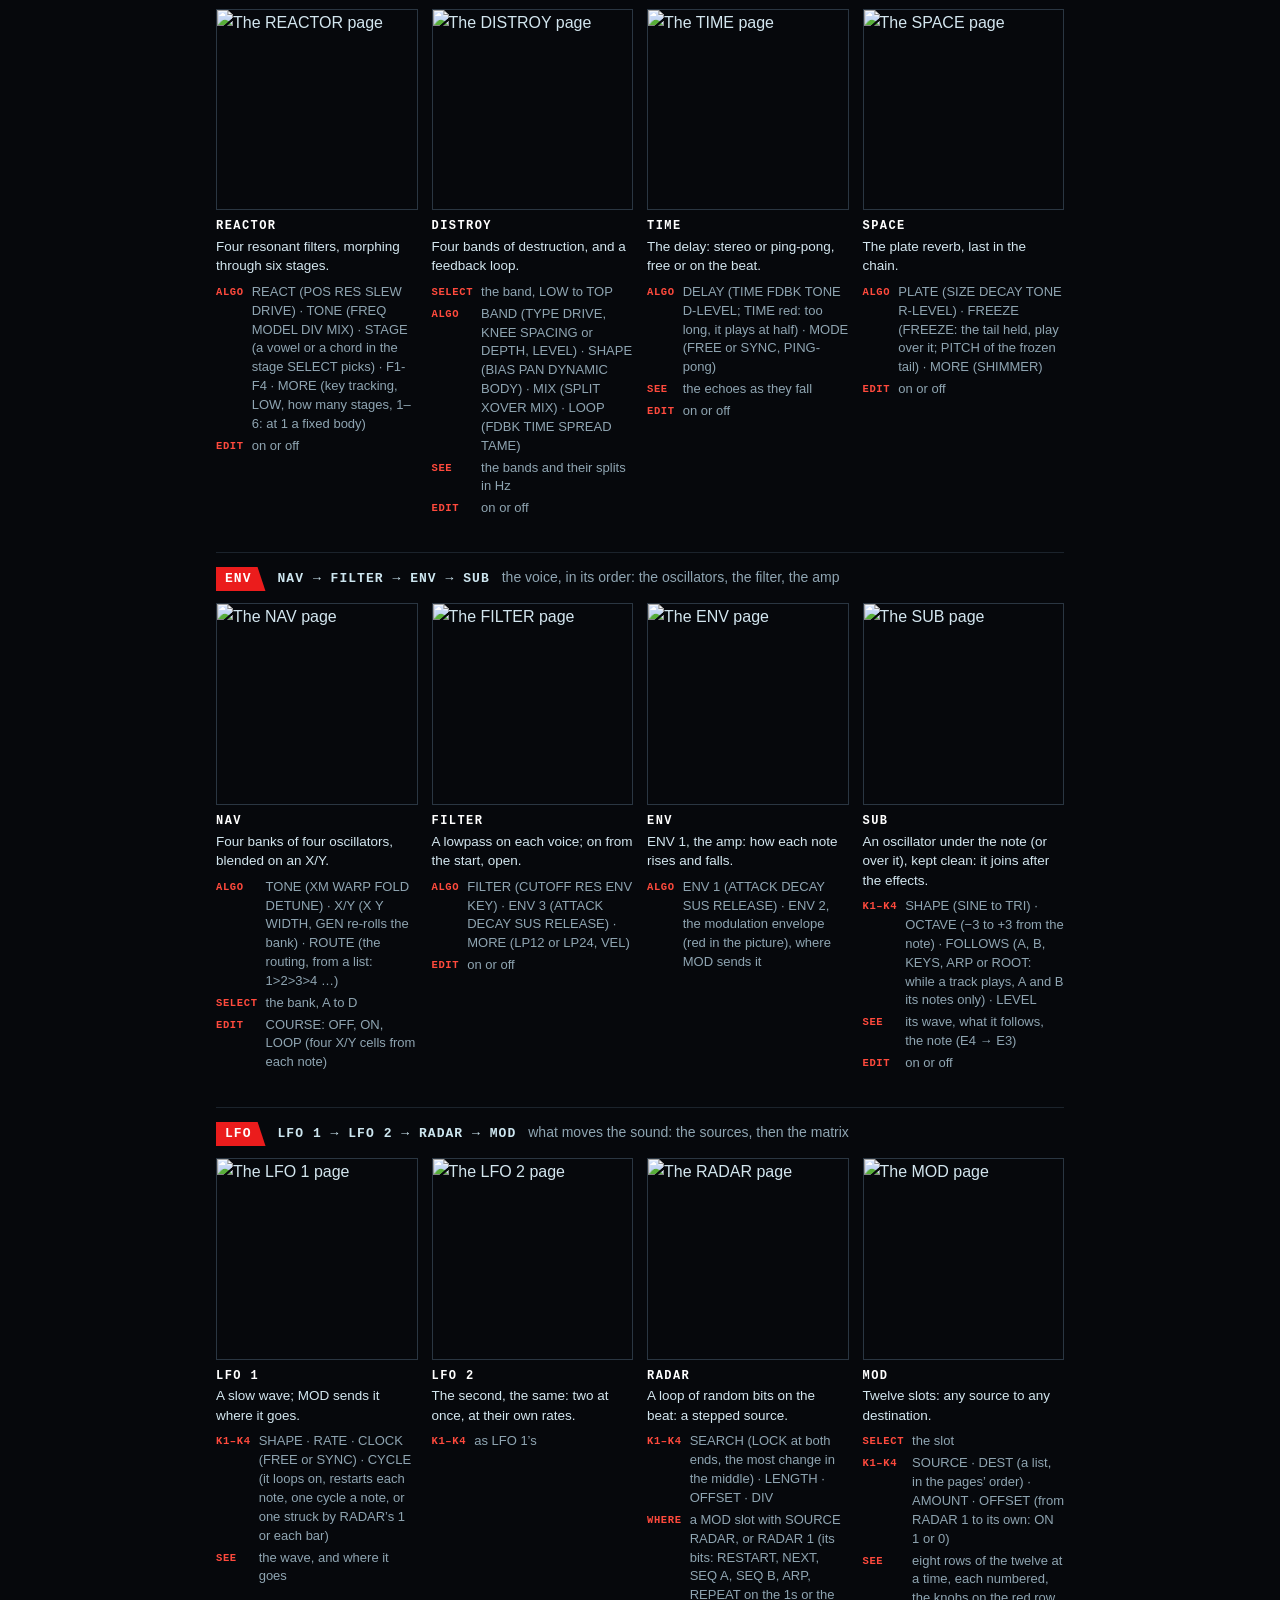
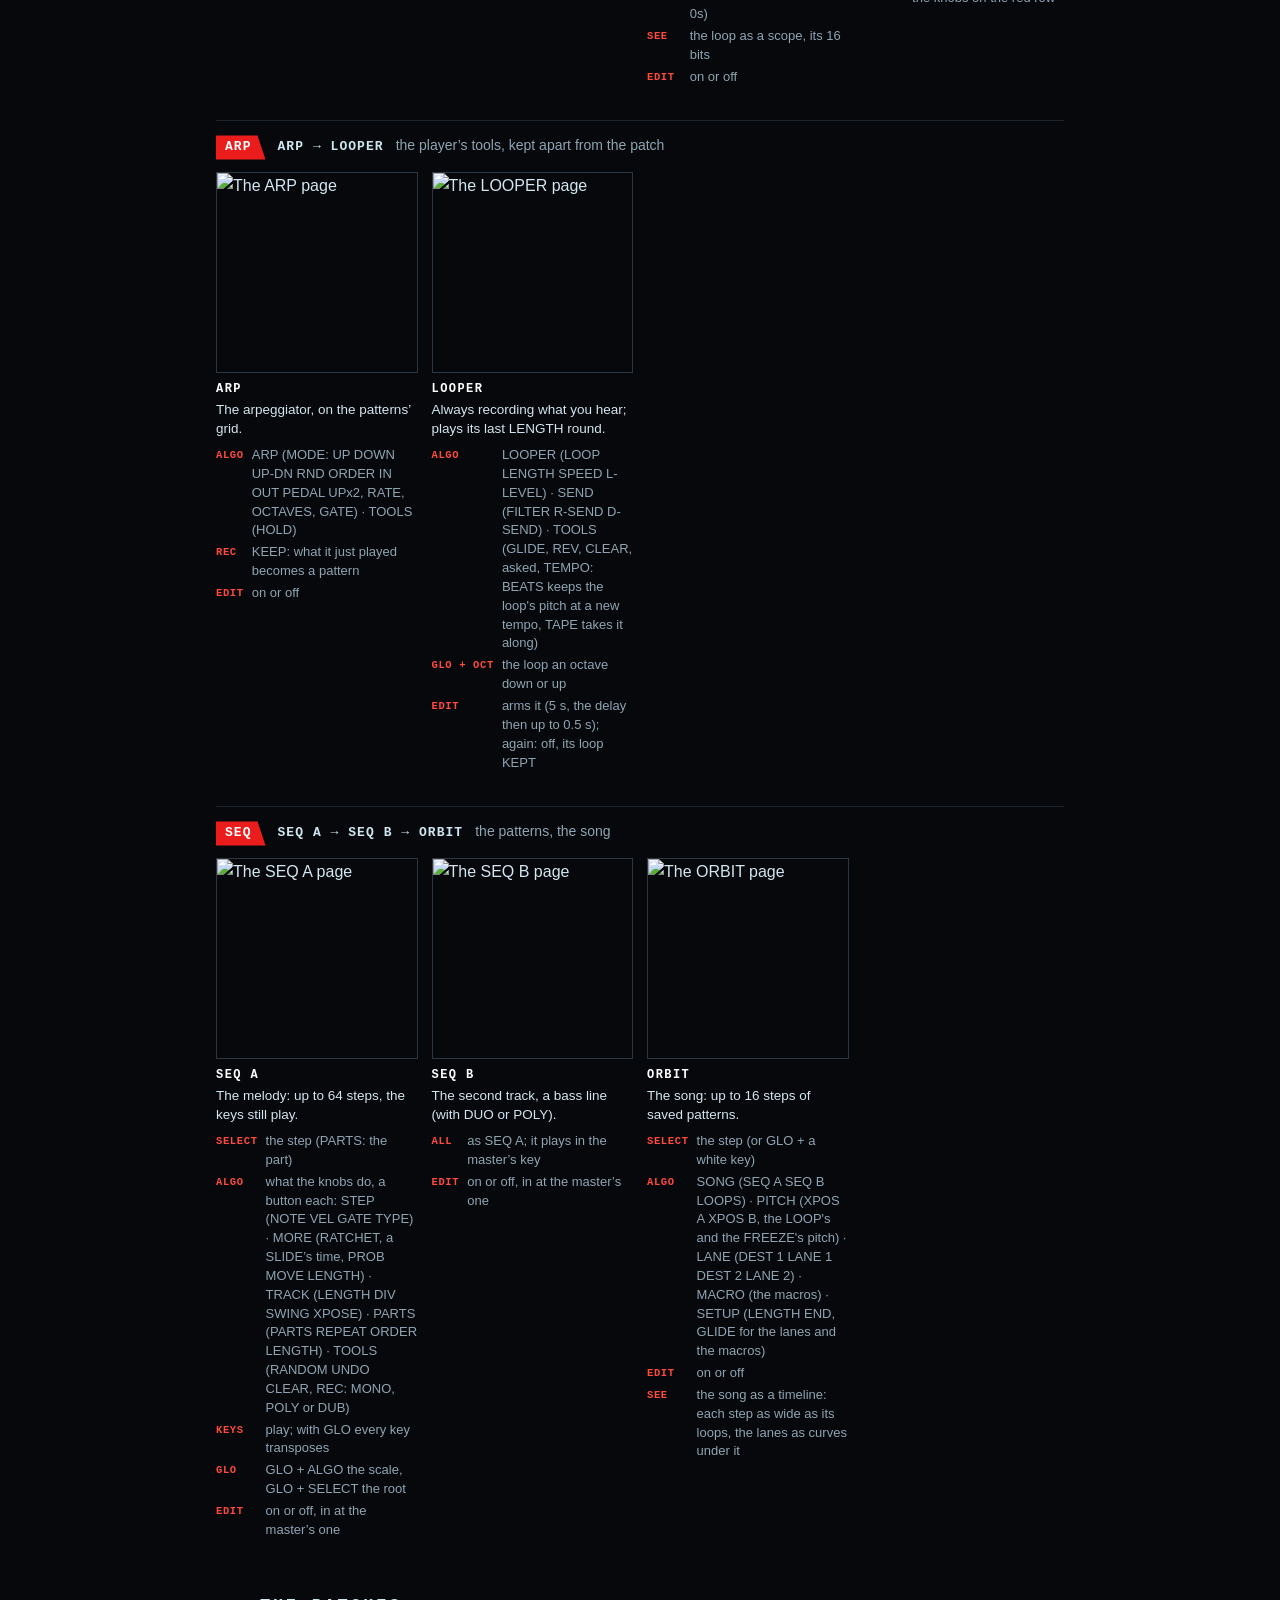
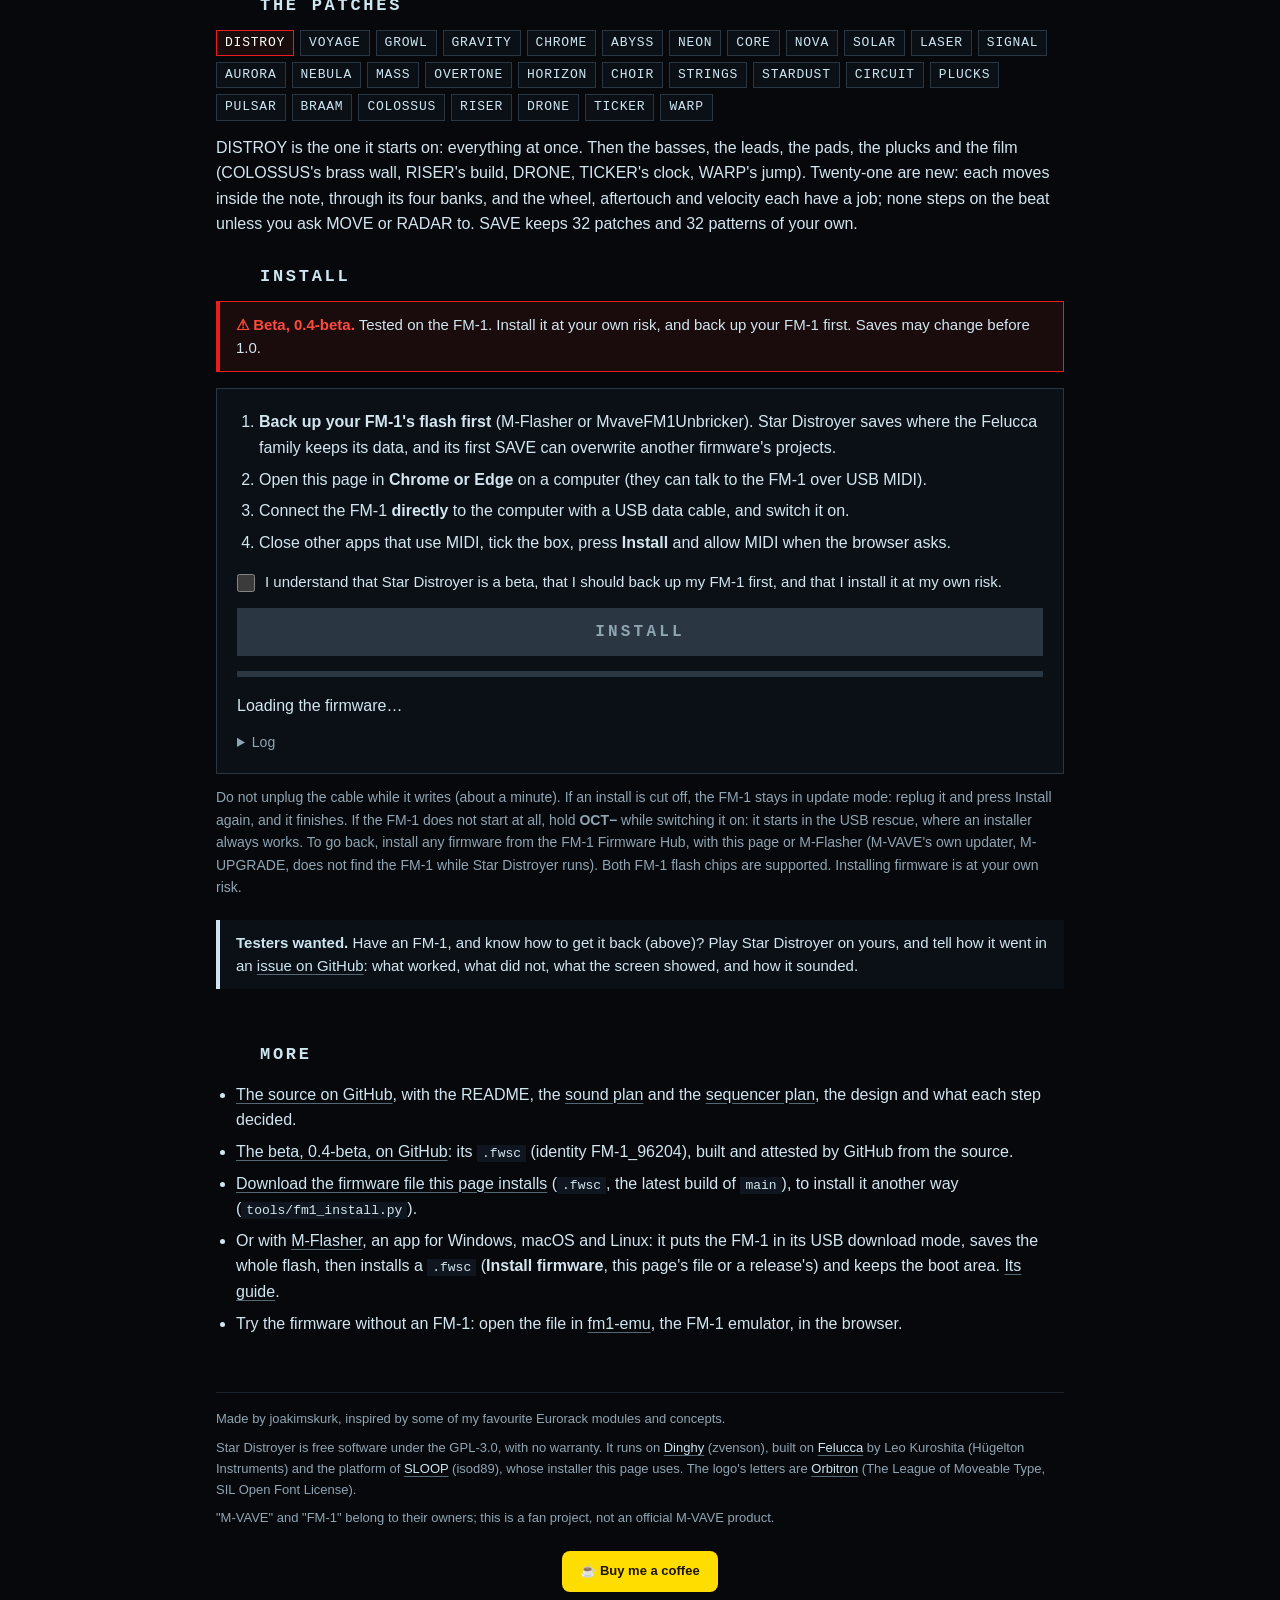
==== commit 374224e2: "SEQ's chords: HOLD, REC MONO / POLY, the steps as lines; POLY's chord level fixed Chords in the sequ" ====
--- a/web/index.html
+++ b/web/index.html
@@ -43,7 +43,9 @@
   header { padding: 96px 0 8px; text-align: center; }
   h1 { margin: 0; line-height: 0; }
   h1 img { display: inline-block; width: min(632px, 100%); height: auto; }
-  .tag { margin: 22px 0 0; font: 700 17px/1.4 var(--mono); letter-spacing: .06em; color: var(--ice); }
+  .motto { max-width: 660px; margin: 30px auto 0; font-size: 21px; line-height: 1.55; font-weight: 300;
+           color: var(--ice); text-wrap: balance; }
+  .tag { margin: 26px 0 0; font: 700 17px/1.4 var(--mono); letter-spacing: .06em; color: var(--ice); }
   .sub { margin: 6px 0 0; color: var(--dim); font-size: 15px; }
   .nw { white-space: nowrap; }
   /* the tabs: the FM-1's top line, the current one a red tab (its right edge slanted, as on the screen) */
@@ -185,6 +187,7 @@
   .cta a:hover { background: var(--red); }
   @media (max-width: 640px) {
     header { padding-top: 64px; }
+    .motto { font-size: 18px; margin-top: 24px; }
     .hero { gap: 8px; }
     .facts { grid-template-columns: repeat(2, 1fr); }
     .eng { grid-template-columns: 104px 1fr; gap: 12px; }
@@ -200,6 +203,7 @@
 <main>
   <header>
     <h1><img src="screens/logo.png" width="1263" height="64" alt="/// STAR DISTROYER"></h1>
+    <p class="motto">Metal in the void. Incomprehensible distances. Shattered destinies. Collapsing structures. Signals without receivers. Echoes of a distant past, suspended somewhere between destruction and beauty.</p>
     <p class="tag">A starship FM synth for the <span class="nw">M-VAVE FM-1</span></p>
     <p class="sub">Four banks of oscillators on an X/Y nav field · a morphing resonator · multiband destruction · a delay, a tape looper and a plate</p>
   </header>
@@ -281,7 +285,7 @@
         the one in use lit. EDIT turns what the page shows on or off. GLO (Shift) is what the keys do instead of
         playing: on SEQ the transpose, on ORBIT the steps.</li>
       <li><b>Write a pattern.</b> On SEQ, SELECT picks a step: turn K1 for its note, K4 for its
-        type (a rest, a tie, a slide). The keys play, so try a line first; then press REC and play them: stopped, step by step; playing, into the step
+        type (a rest, a tie, a slide, a hold: a chord that goes on, one note changed). The keys play, so try a line first; then press REC and play them: stopped, step by step; playing, into the step
         that plays. OCT moves the keys' octave here too; GLO + OCT the track's transpose an octave.</li>
       <li><b>Keep it.</b> Press SAVE, turn ALGORITHM to a place, and press SAVE again (or OCT+; OCT− lets it be). On SEQ it keeps the pattern. In
         the player, what SAVE keeps stays in this browser.</li>
@@ -482,7 +486,7 @@
   <h3 class="btnh"><span class="pbtn">SEQ</span>SEQ A → SEQ B → ORBIT<span class="what">the patterns, the song</span></h3>
   <div class="pages">
     <figure class="pg"><img class="scr" src="screens/seq.png" width="240" height="240" alt="The SEQ A page" loading="lazy">
-      <figcaption><b>SEQ A</b>The melody: up to 64 steps, the keys still play.<dl><dt>SELECT</dt><dd>the step (PARTS: the part)</dd><dt>ALGO</dt><dd>what the knobs do, a button each: STEP (NOTE VEL GATE TYPE) · MORE (RATCHET, a SLIDE’s time, PROB MOVE LENGTH) · TRACK (LENGTH DIV SWING XPOSE) · PARTS (PARTS REPEAT ORDER LENGTH) · TOOLS (RANDOM UNDO CLEAR DUB)</dd><dt>KEYS</dt><dd>play; with GLO every key transposes</dd><dt>GLO</dt><dd>GLO + ALGO the scale, GLO + SELECT the root</dd><dt>EDIT</dt><dd>on or off, in at the master’s one</dd></dl></figcaption></figure>
+      <figcaption><b>SEQ A</b>The melody: up to 64 steps, the keys still play.<dl><dt>SELECT</dt><dd>the step (PARTS: the part)</dd><dt>ALGO</dt><dd>what the knobs do, a button each: STEP (NOTE VEL GATE TYPE) · MORE (RATCHET, a SLIDE’s time, PROB MOVE LENGTH) · TRACK (LENGTH DIV SWING XPOSE) · PARTS (PARTS REPEAT ORDER LENGTH) · TOOLS (RANDOM UNDO CLEAR, REC: MONO, POLY or DUB)</dd><dt>KEYS</dt><dd>play; with GLO every key transposes</dd><dt>GLO</dt><dd>GLO + ALGO the scale, GLO + SELECT the root</dd><dt>EDIT</dt><dd>on or off, in at the master’s one</dd></dl></figcaption></figure>
     <figure class="pg"><img class="scr" src="screens/seqb.png" width="240" height="240" alt="The SEQ B page" loading="lazy">
       <figcaption><b>SEQ B</b>The second track, a bass line (with DUO or POLY).<dl><dt>ALL</dt><dd>as SEQ A; it plays in the master’s key</dd><dt>EDIT</dt><dd>on or off, in at the master’s one</dd></dl></figcaption></figure>
     <figure class="pg"><img class="scr" src="screens/orbit.png" width="240" height="240" alt="The ORBIT page" loading="lazy">
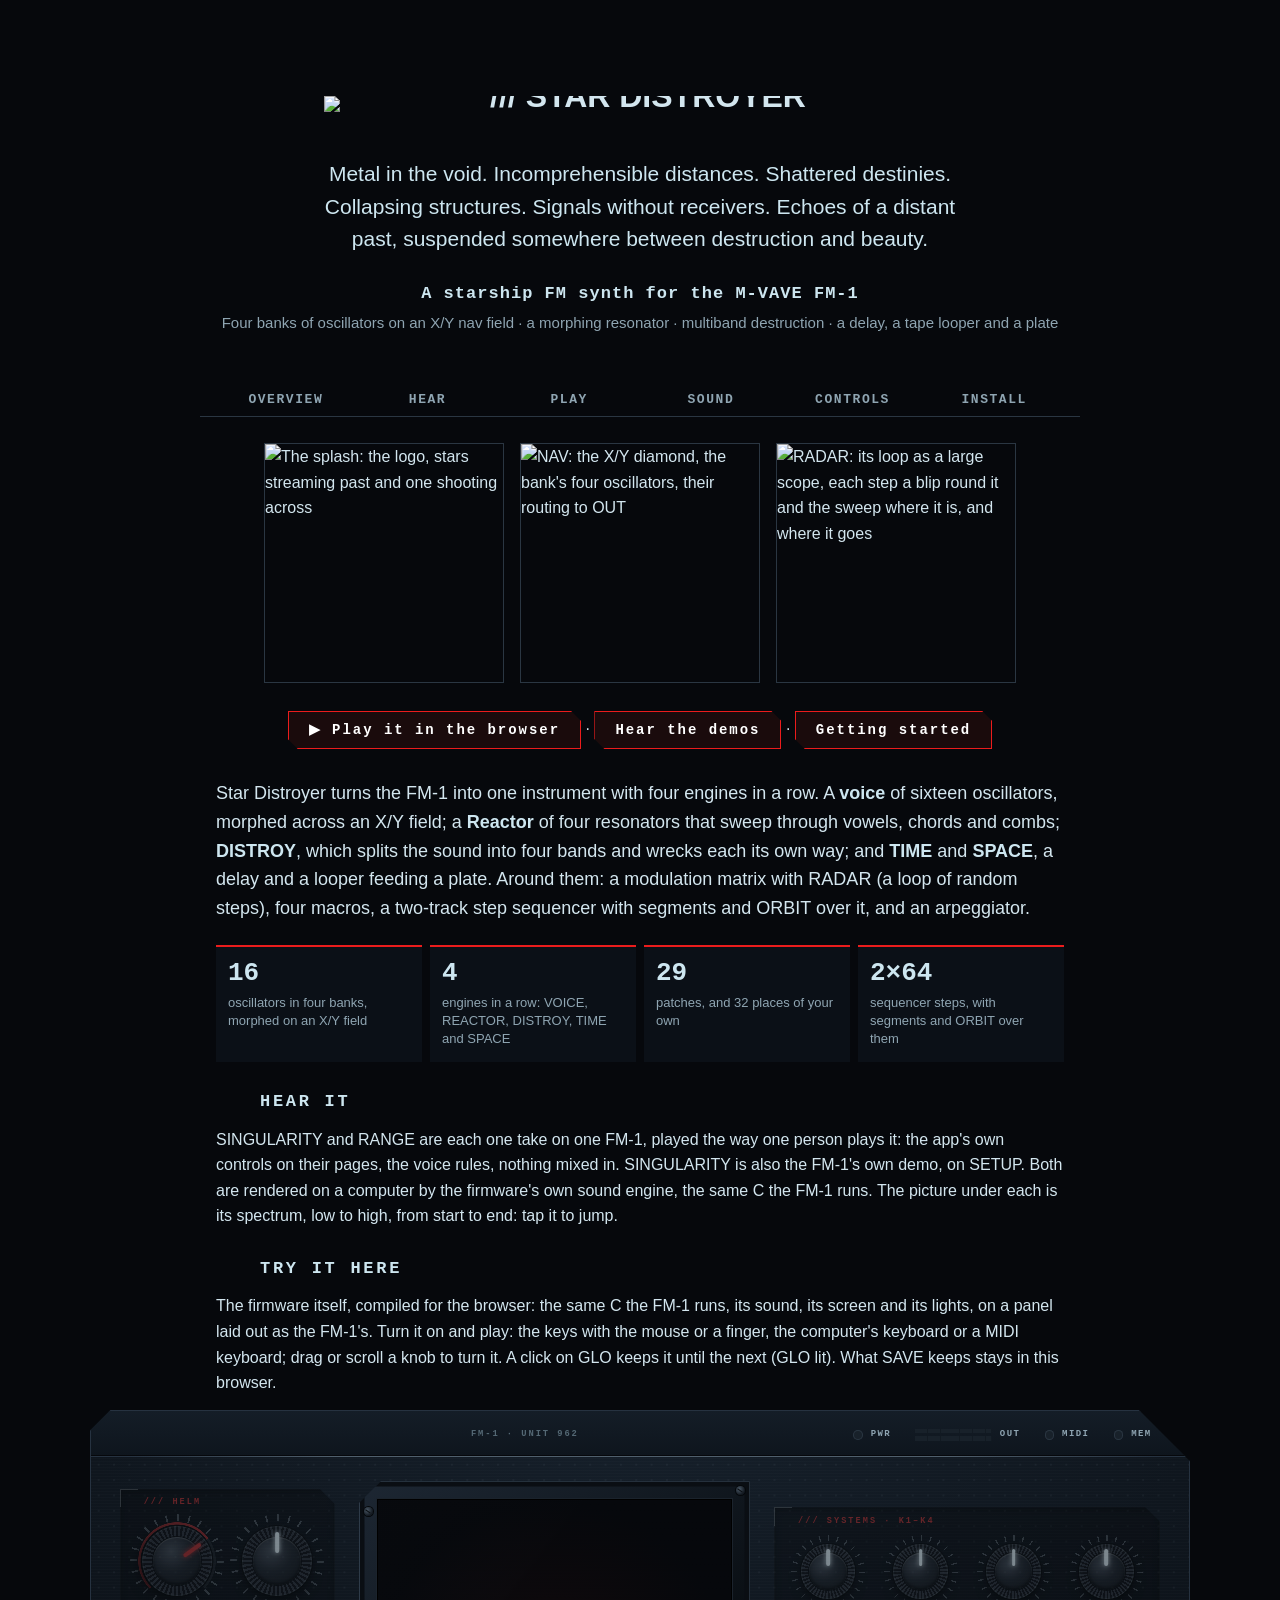
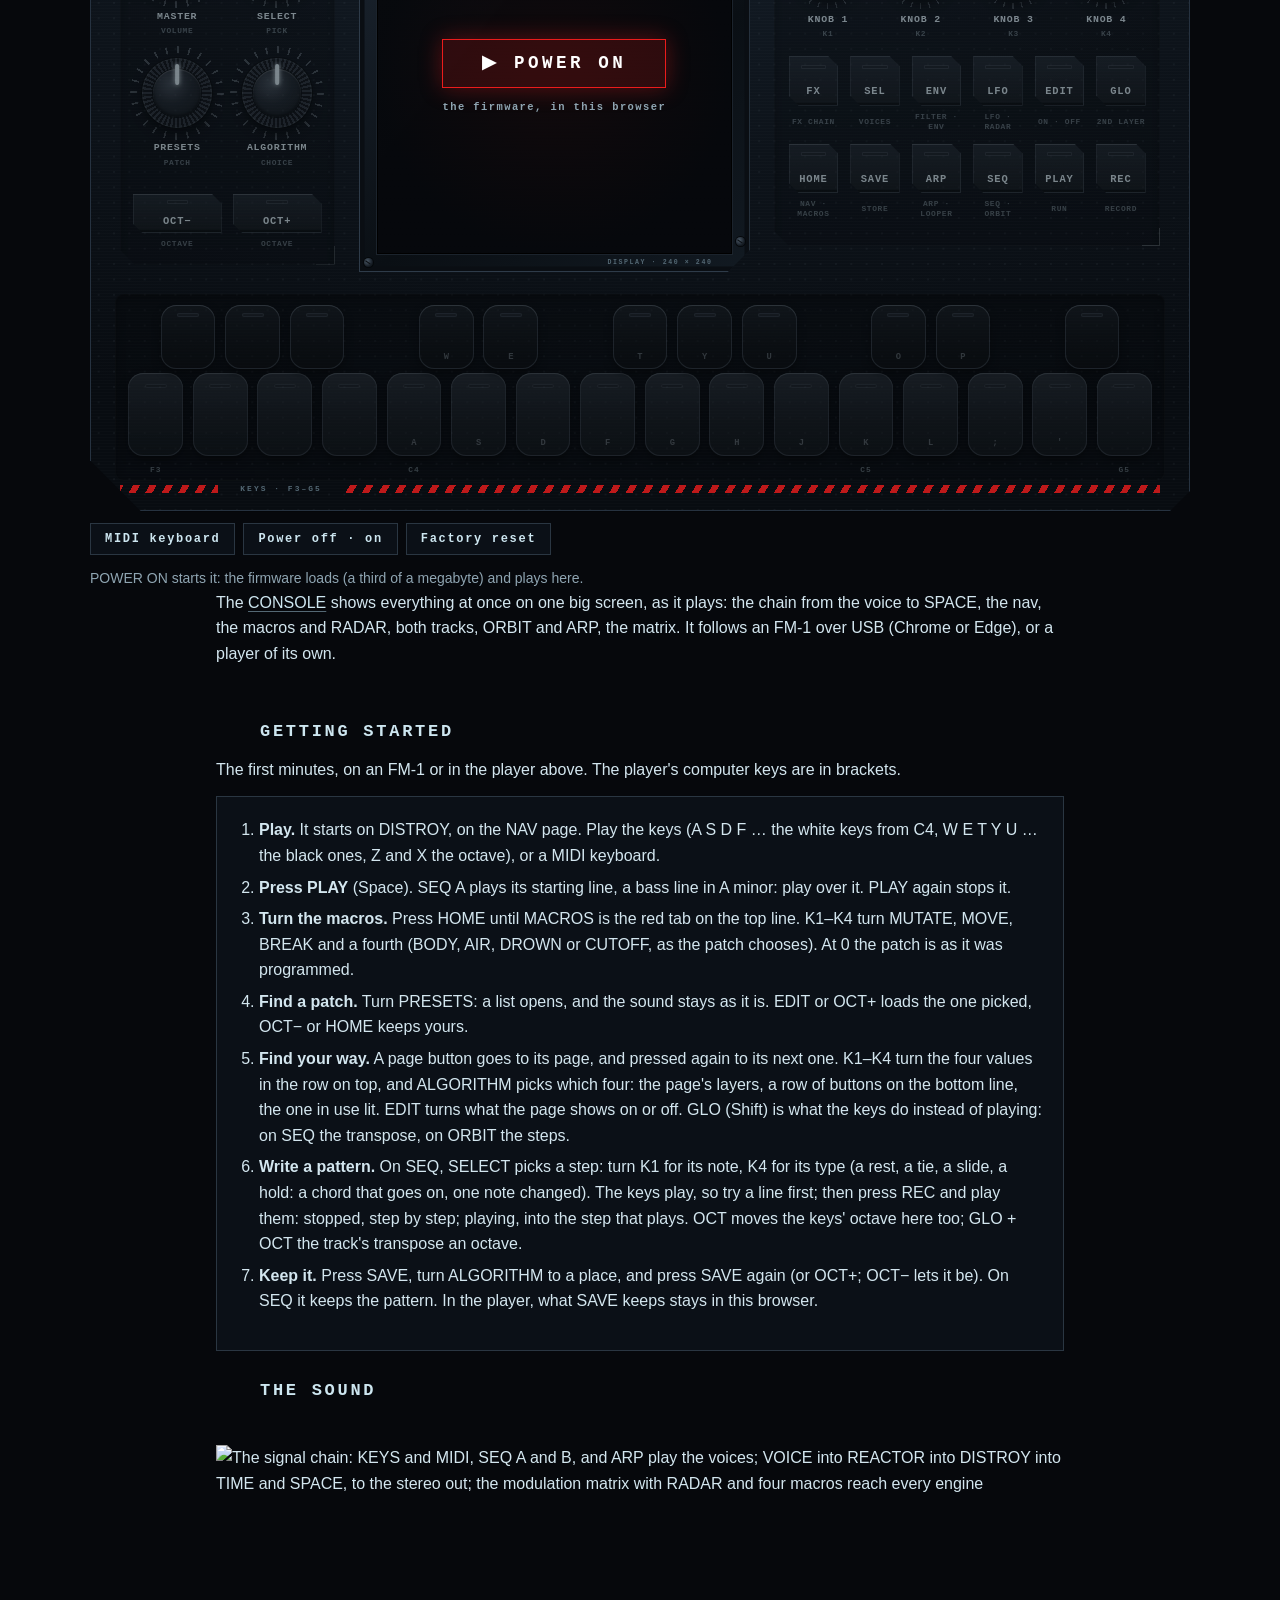
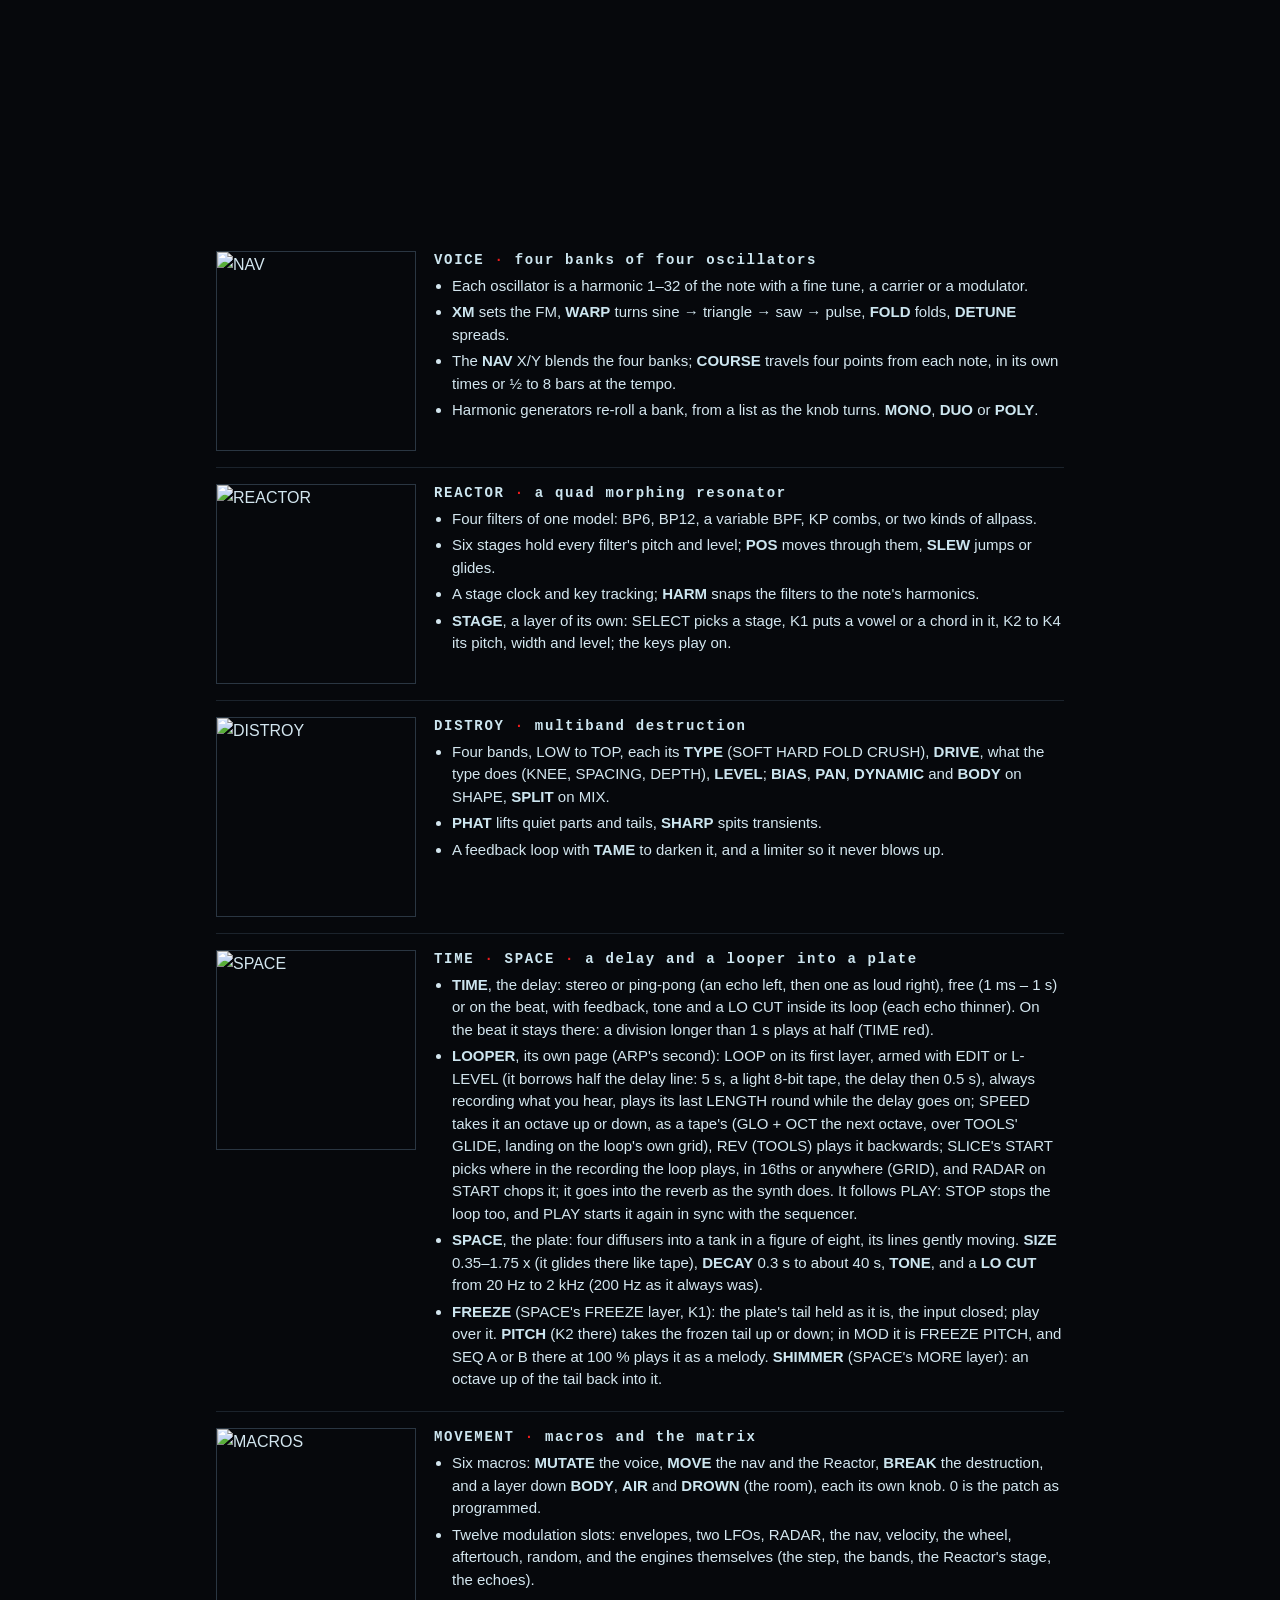
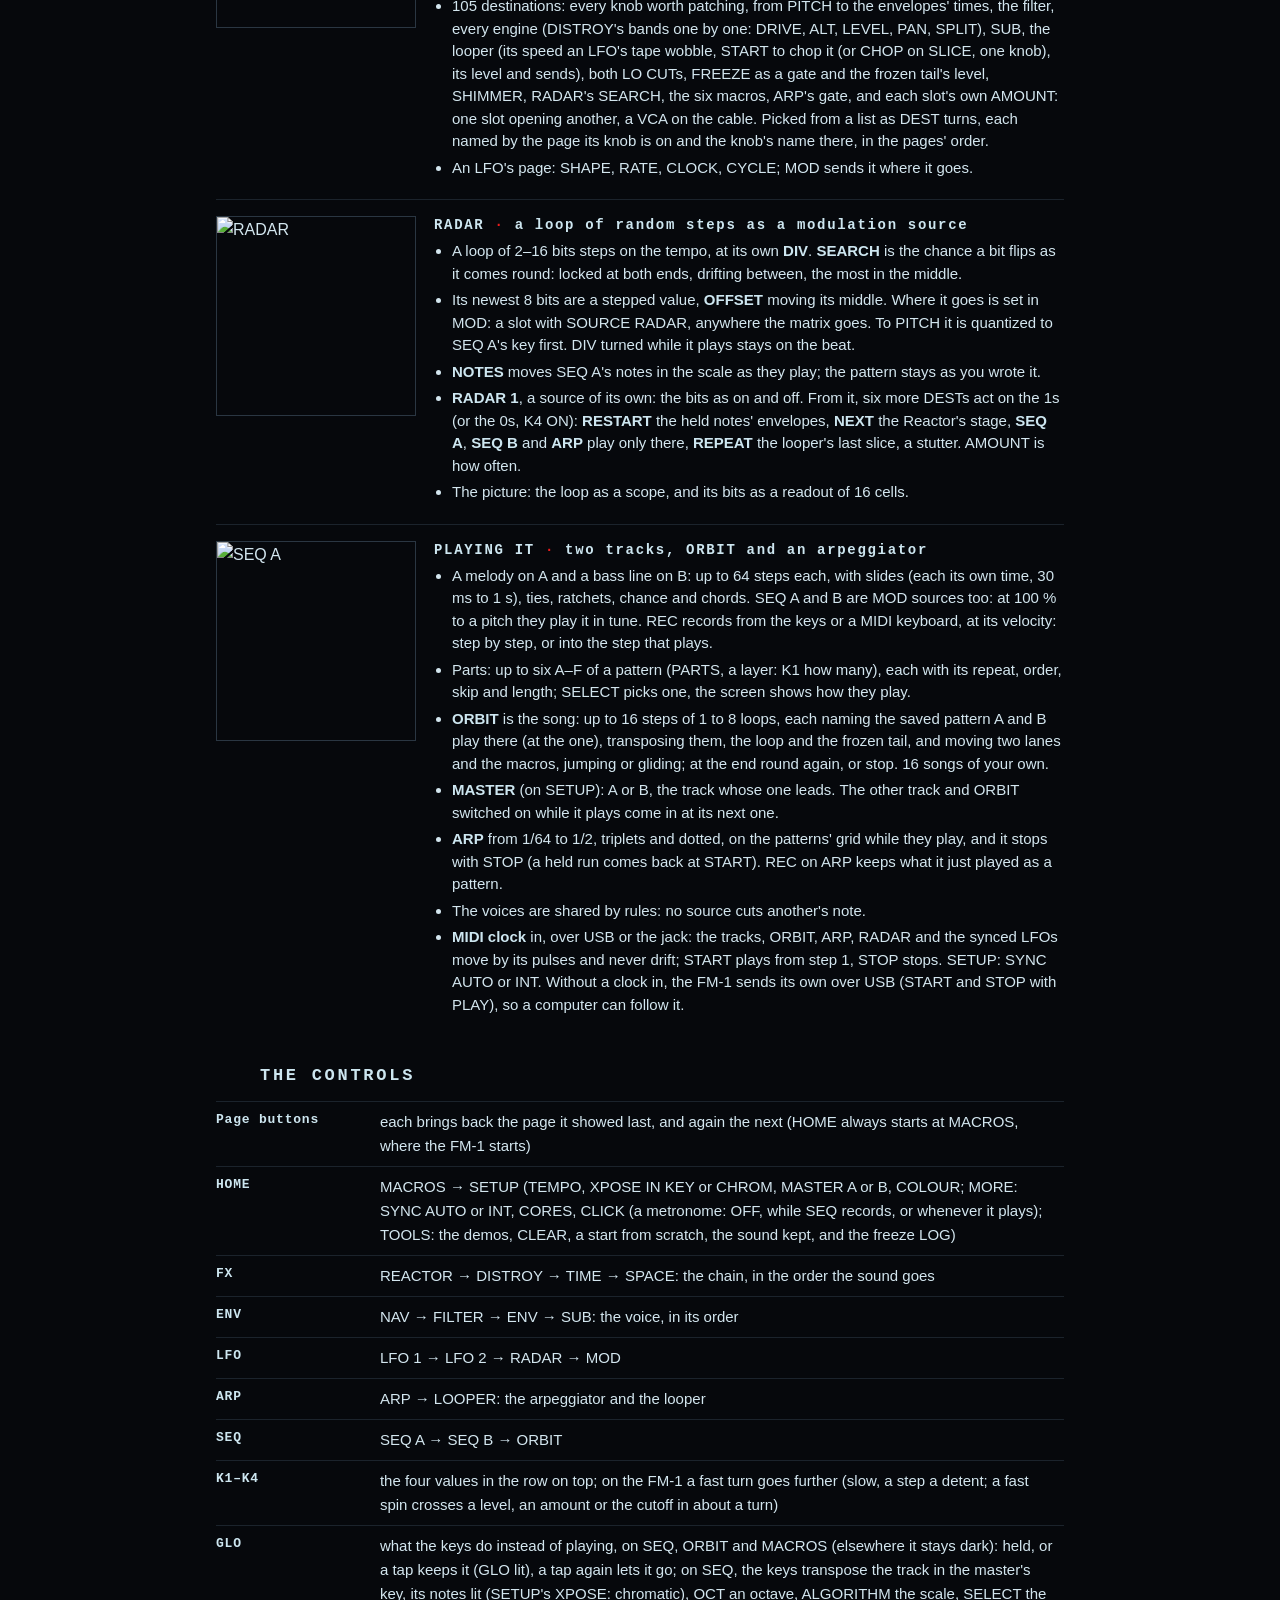
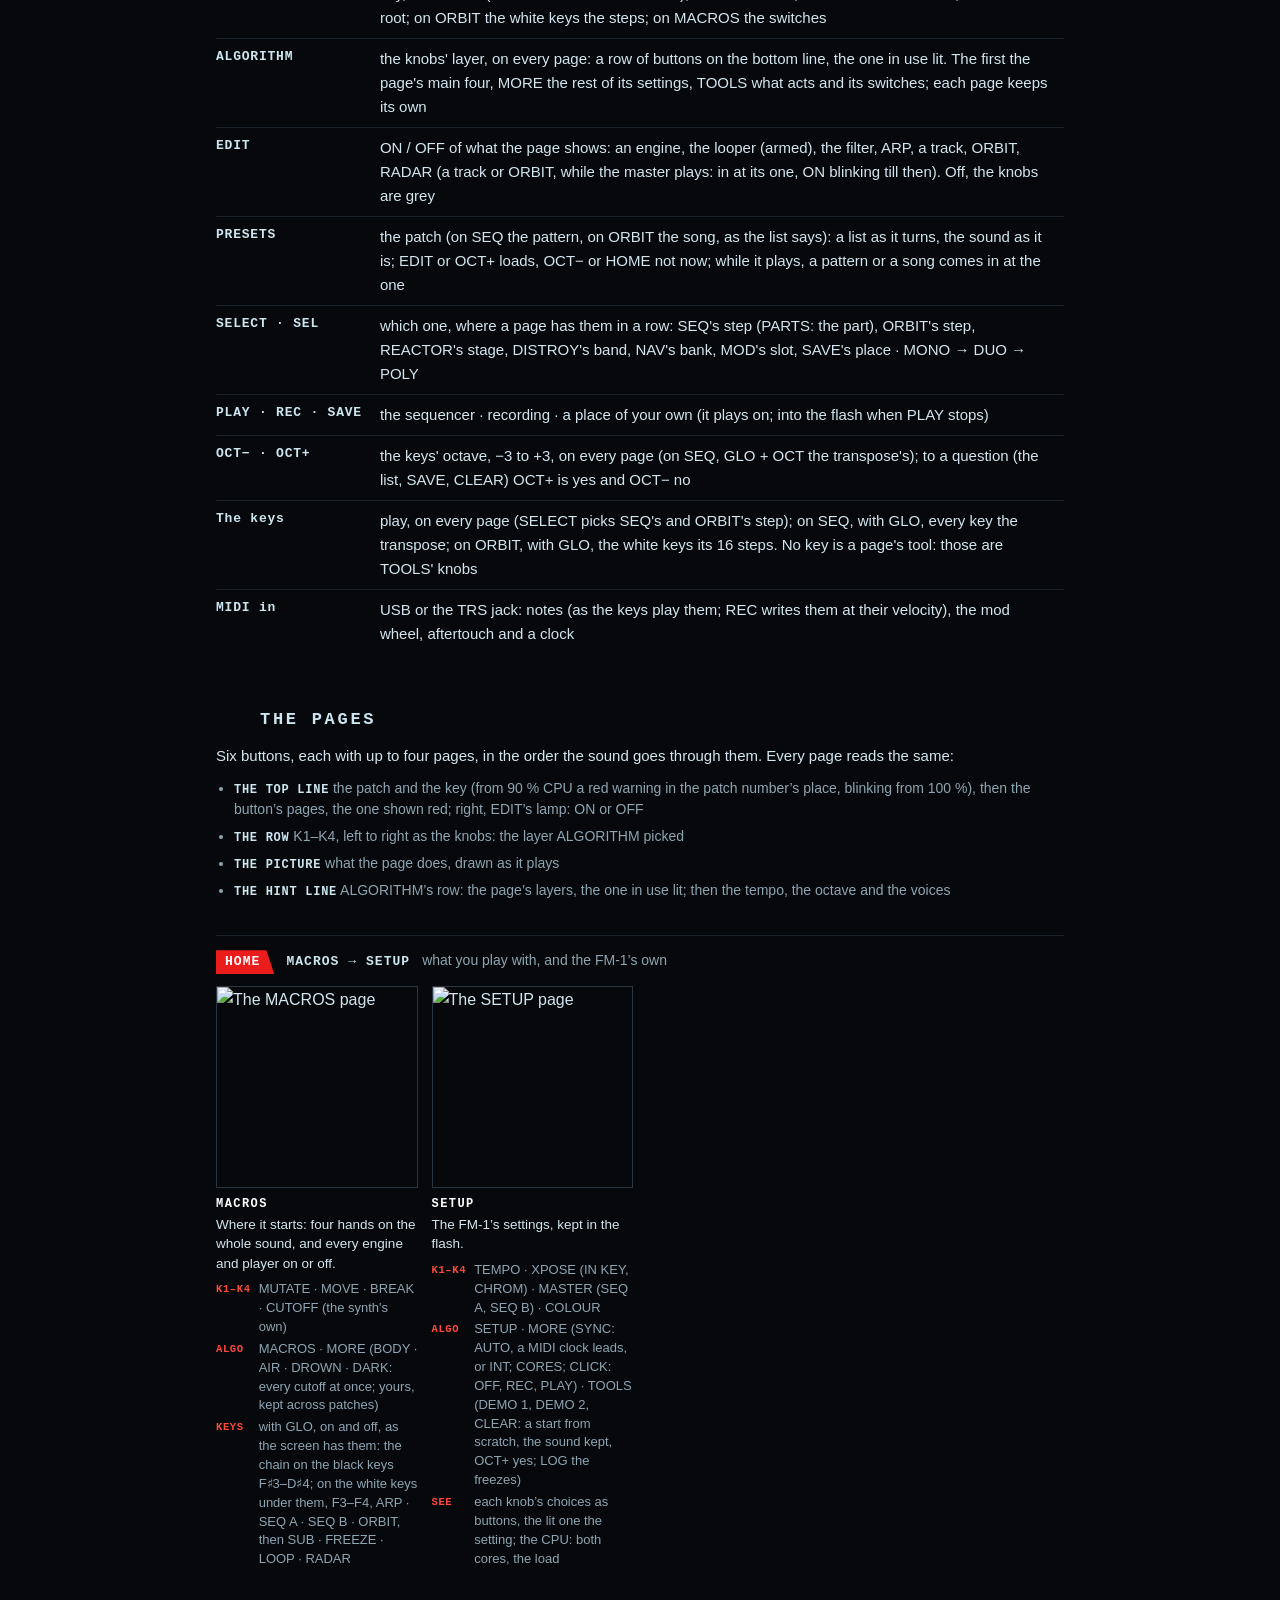
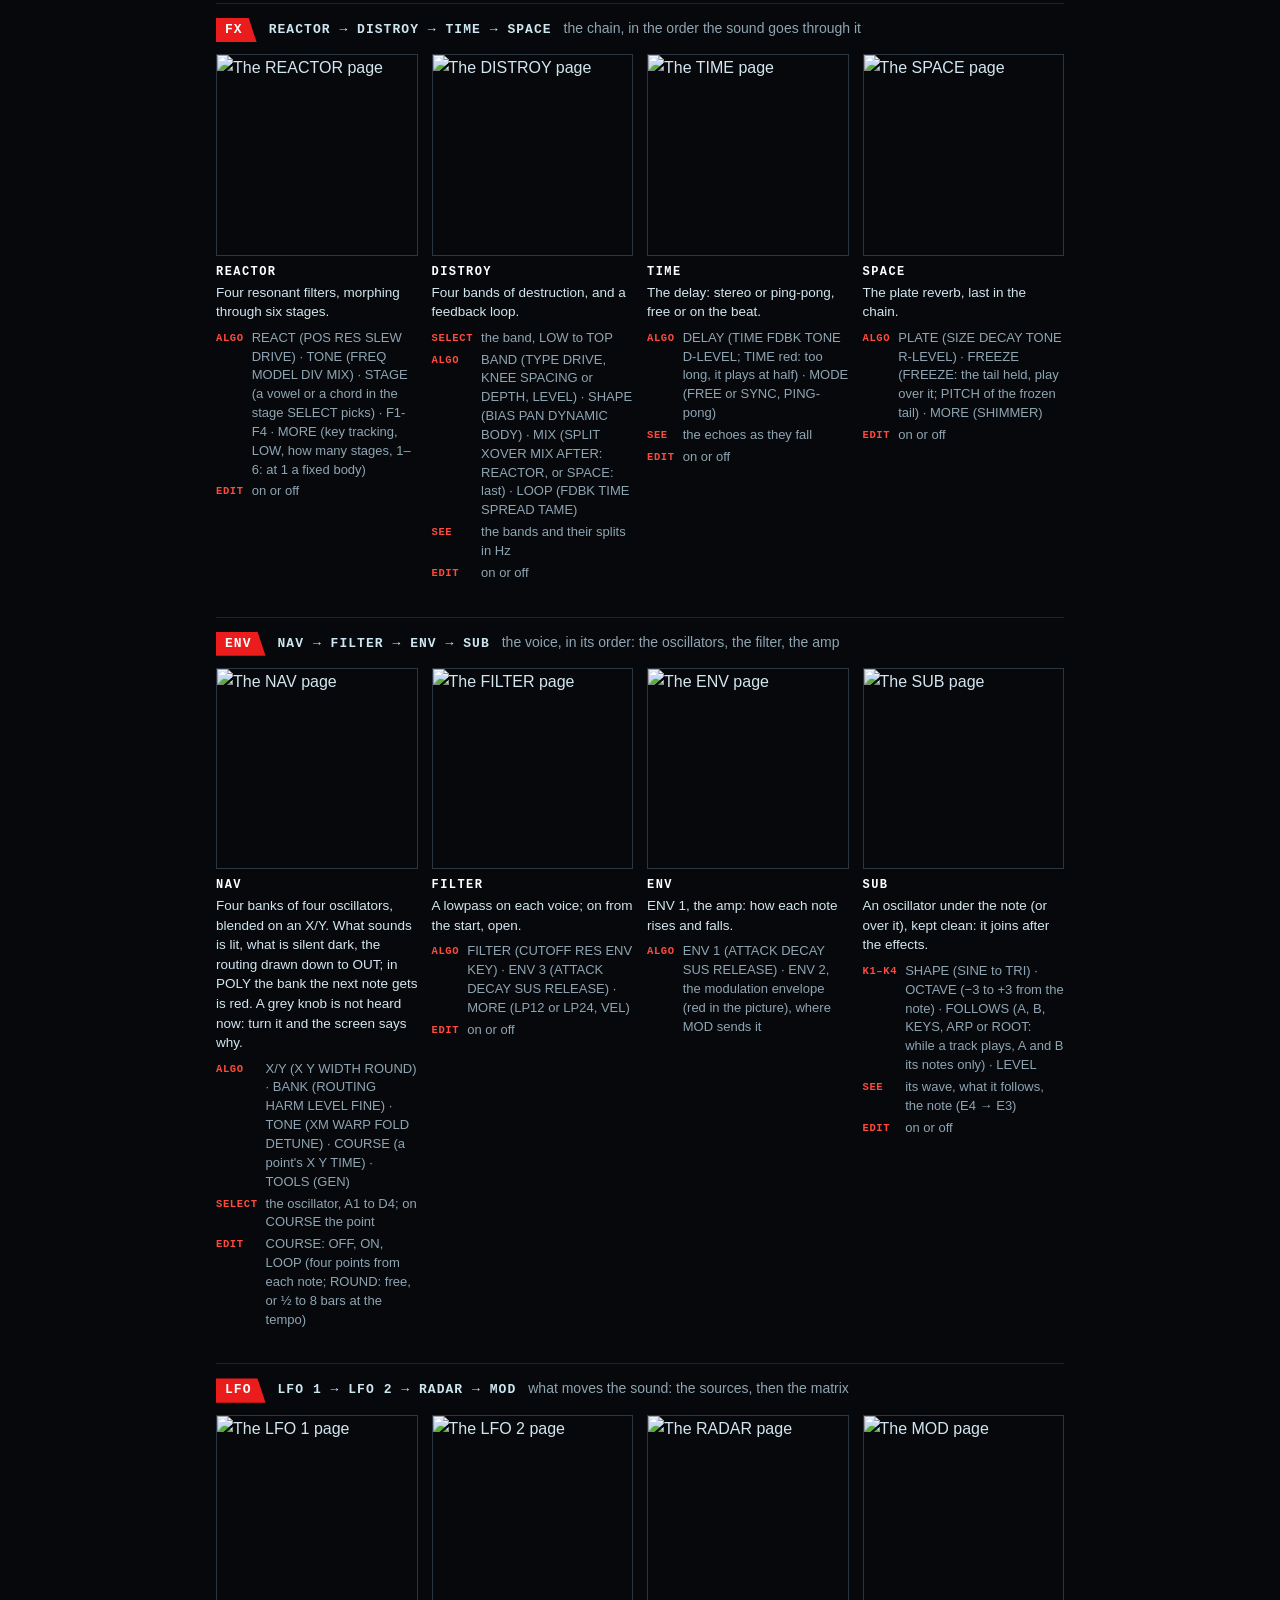
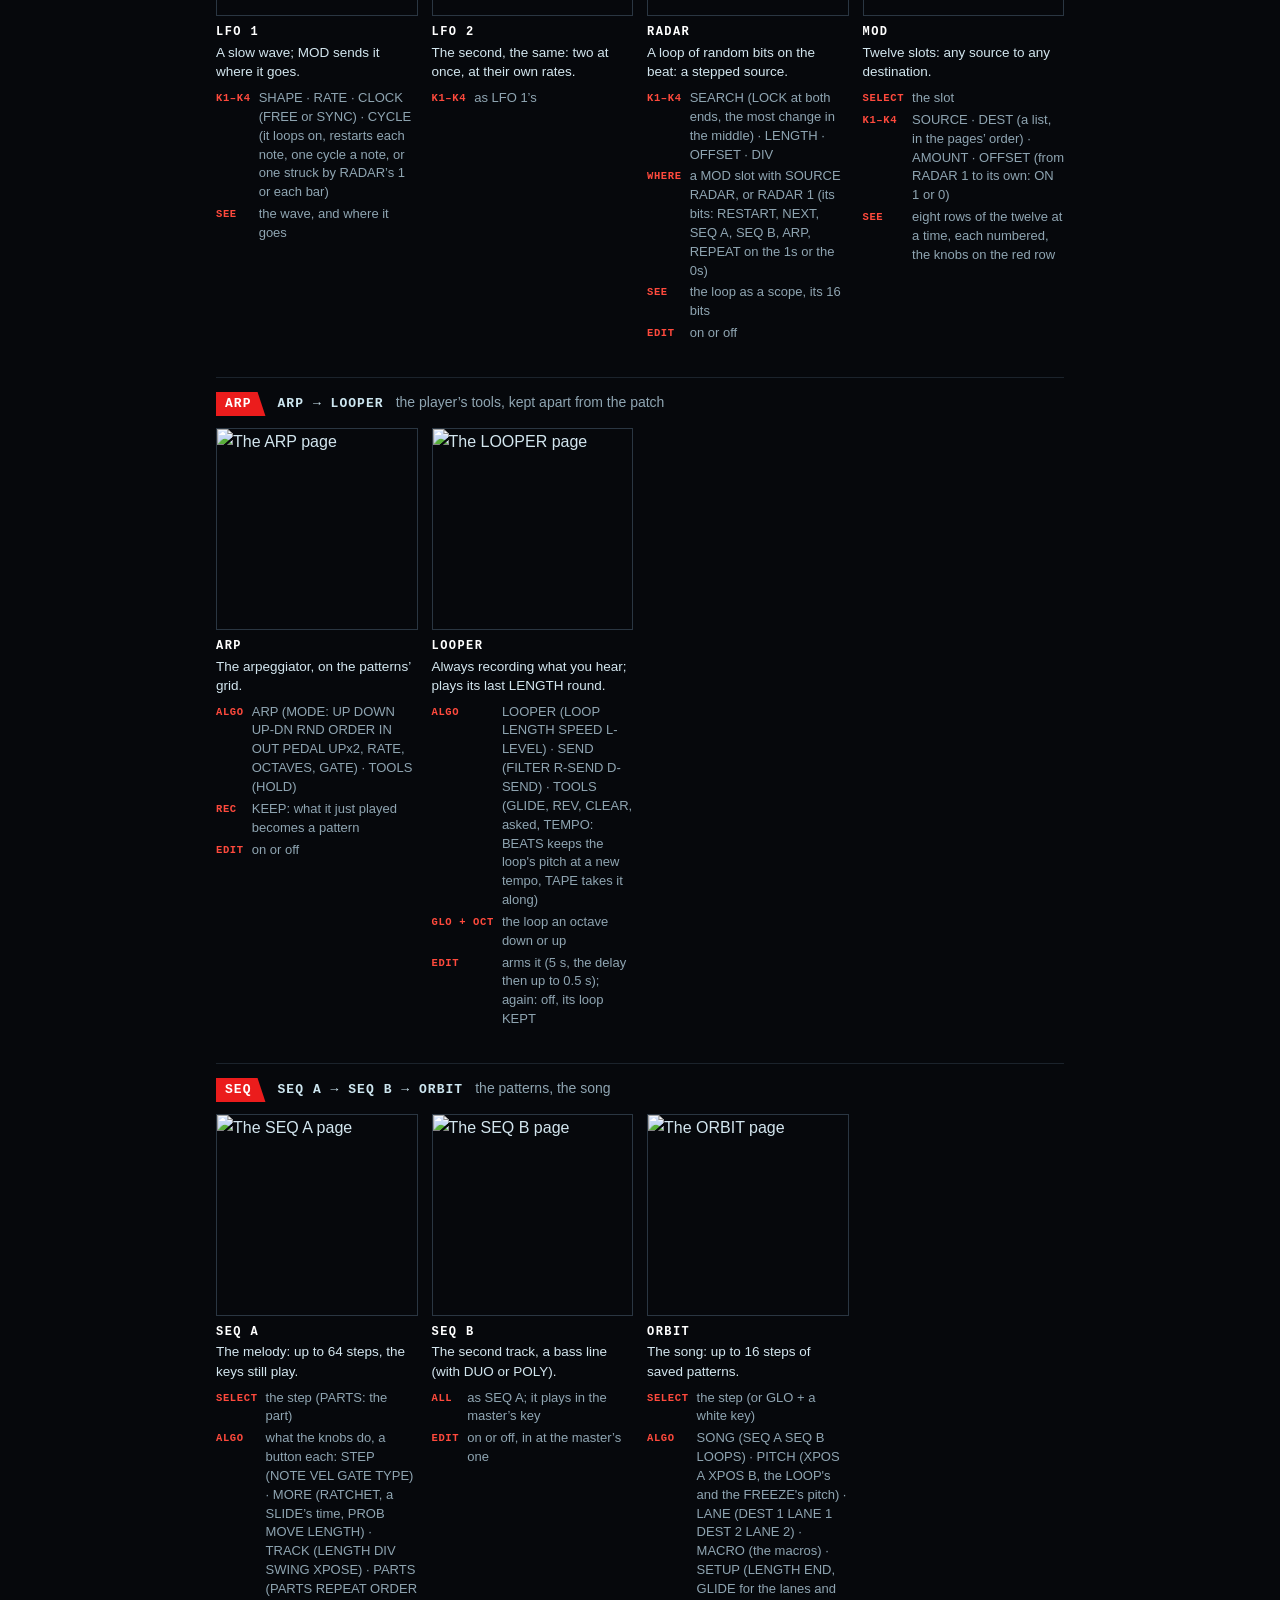
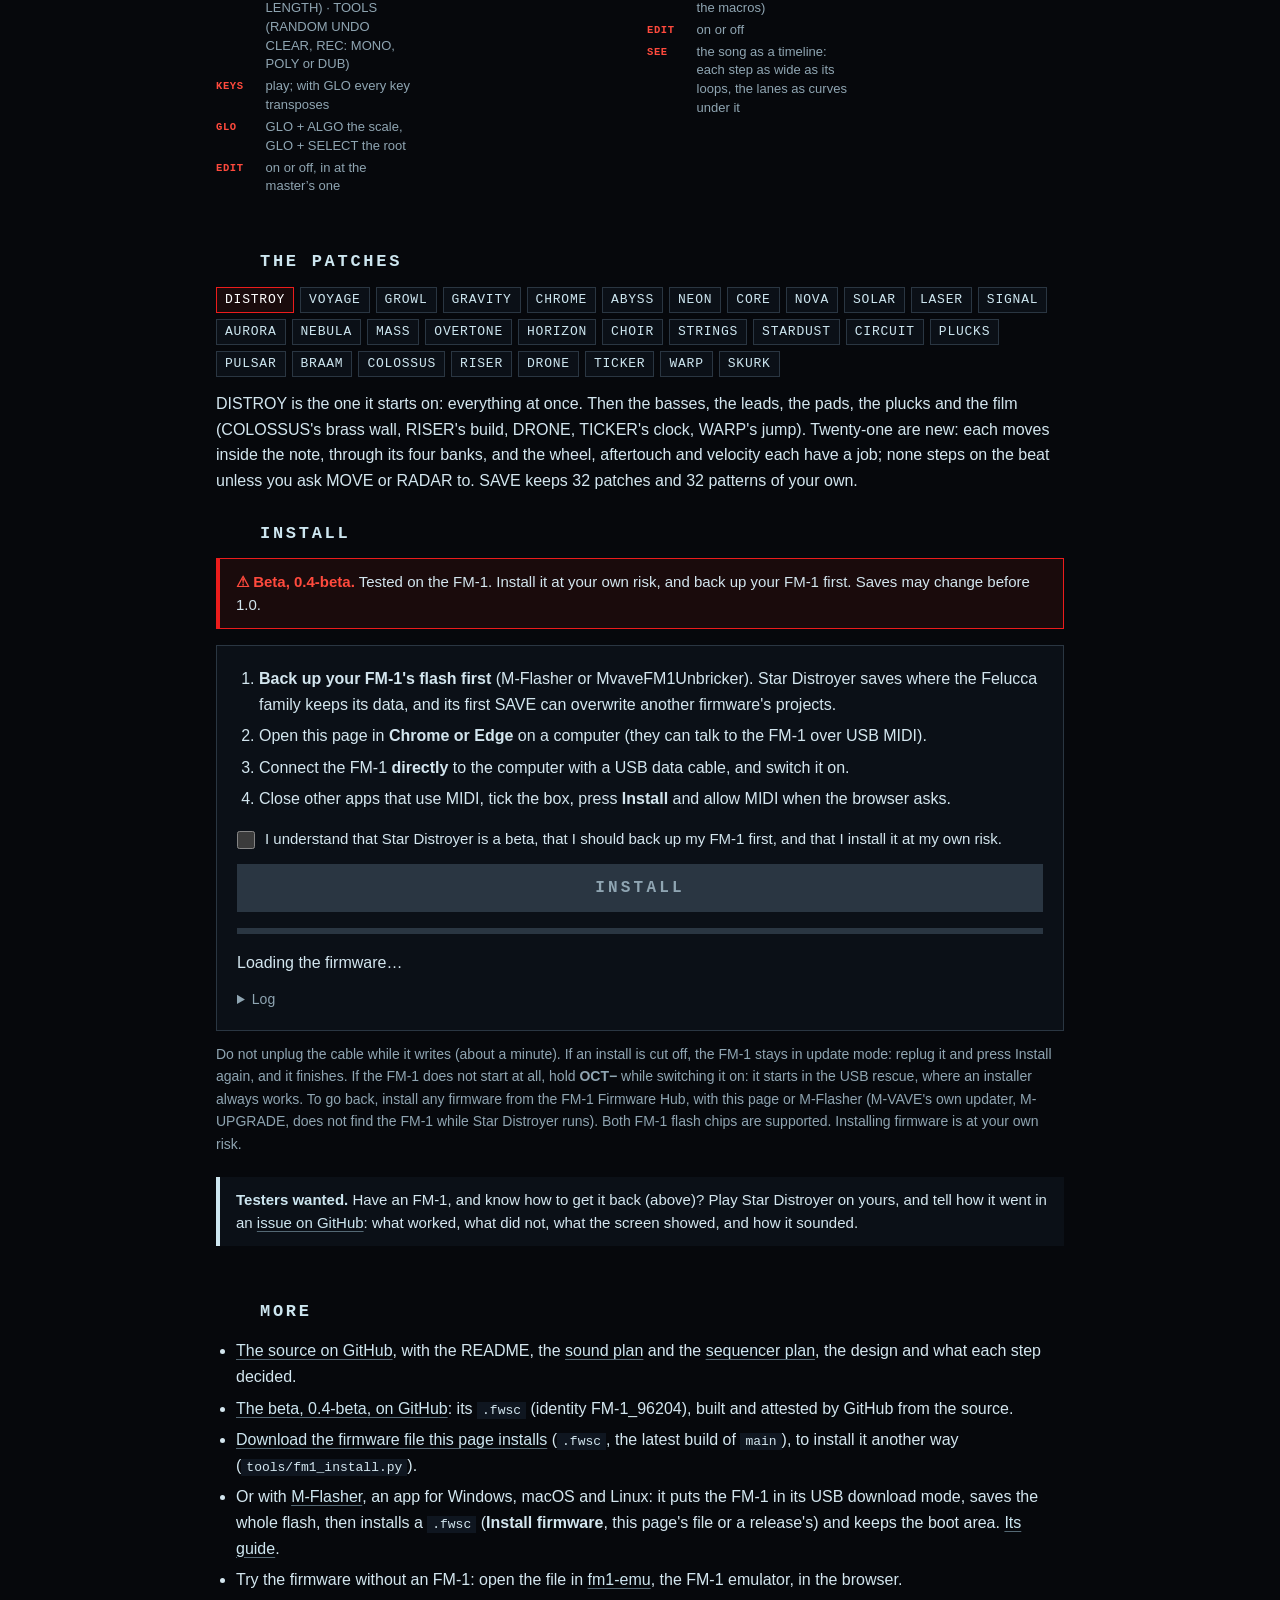
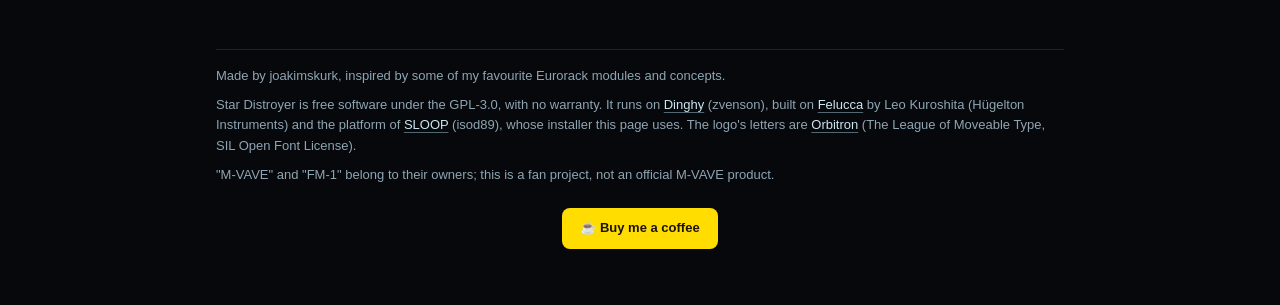
==== commit 343971f0: "The UI round, HOME's eight switches, DISTROY after SPACE, SKURK - The pages as instruments and panel" ====
--- a/web/index.html
+++ b/web/index.html
@@ -219,7 +219,7 @@
 
   <div class="hero">
     <img src="screens/splash.png" width="240" height="240" alt="The splash: the logo, stars streaming past and one shooting across">
-    <img src="screens/nav.png" width="240" height="240" alt="NAV: the X/Y diamond, the bank's four oscillators and their roles">
+    <img src="screens/nav.png" width="240" height="240" alt="NAV: the X/Y diamond, the bank's four oscillators, their routing to OUT">
     <img src="screens/radar.png" width="240" height="240" alt="RADAR: its loop as a large scope, each step a blip round it and the sweep where it is, and where it goes">
   </div>
   <p class="cta"><a href="#try">▶ Play it in the browser</a> · <a href="#hear">Hear the demos</a> · <a href="#start">Getting started</a></p>
@@ -304,7 +304,7 @@
       <ul>
         <li>Each oscillator is a harmonic 1–32 of the note with a fine tune, a carrier or a modulator.</li>
         <li><b>XM</b> sets the FM, <b>WARP</b> turns sine → triangle → saw → pulse, <b>FOLD</b> folds, <b>DETUNE</b> spreads.</li>
-        <li>The <b>NAV</b> X/Y blends the four banks; <b>COURSE</b> plays four stored X/Y cells from each note.</li>
+        <li>The <b>NAV</b> X/Y blends the four banks; <b>COURSE</b> travels four points from each note, in its own times or ½ to 8 bars at the tempo.</li>
         <li>Harmonic generators re-roll a bank, from a list as the knob turns. <b>MONO</b>, <b>DUO</b> or <b>POLY</b>.</li>
       </ul></div>
   </div>
@@ -335,16 +335,18 @@
     <div><h3>TIME <span>·</span> SPACE <span>·</span> a delay and a looper into a plate</h3>
       <ul>
         <li><b>TIME</b>, the delay: stereo or ping-pong (an echo left, then one as loud right), free (1 ms – 1 s) or on
-          the beat, with feedback and tone. On the beat it stays there: a division longer than 1 s plays at half (TIME
-          red).</li>
+          the beat, with feedback, tone and a LO CUT inside its loop (each echo thinner). On the beat it stays there: a
+          division longer than 1 s plays at half (TIME red).</li>
         <li><b>LOOPER</b>, its own page (ARP's second): LOOP on its first layer, armed with EDIT or L-LEVEL (it borrows half the delay line: 5 s, a
           light 8-bit tape, the delay then 0.5 s), always recording what you hear, plays its last LENGTH round
           while the delay goes on; SPEED takes it an octave up or down, as a tape's (GLO + OCT the next octave, over
-          TOOLS' GLIDE, landing on the loop's own grid), REV (TOOLS) plays it backwards; it goes into the reverb
-          as the synth does. It follows PLAY: STOP stops the loop too, and PLAY starts it again in sync with the
+          TOOLS' GLIDE, landing on the loop's own grid), REV (TOOLS) plays it backwards; SLICE's START picks where in
+          the recording the loop plays, in 16ths or anywhere (GRID), and RADAR on START chops it; it goes into the
+          reverb as the synth does. It follows PLAY: STOP stops the loop too, and PLAY starts it again in sync with the
           sequencer.</li>
         <li><b>SPACE</b>, the plate: four diffusers into a tank in a figure of eight, its lines gently moving.
-          <b>SIZE</b> 0.35–1.75 x (it glides there like tape), <b>DECAY</b> 0.3 s to about 40 s, <b>TONE</b>.</li>
+          <b>SIZE</b> 0.35–1.75 x (it glides there like tape), <b>DECAY</b> 0.3 s to about 40 s, <b>TONE</b>, and a
+          <b>LO CUT</b> from 20 Hz to 2 kHz (200 Hz as it always was).</li>
         <li><b>FREEZE</b> (SPACE's FREEZE layer, K1): the plate's tail held as it is, the input closed; play over it.
           <b>PITCH</b> (K2 there) takes the frozen tail up or down; in MOD it is FREEZE PITCH, and SEQ A or B there at 100 %
           plays it as a melody. <b>SHIMMER</b> (SPACE's MORE layer): an octave up of the tail back into it.</li>
@@ -358,9 +360,9 @@
           and a layer down <b>BODY</b>, <b>AIR</b> and <b>DROWN</b> (the room), each its own knob. 0 is the patch as programmed.</li>
         <li>Twelve modulation slots: envelopes, two LFOs, RADAR, the nav, velocity, the wheel, aftertouch, random,
           and the engines themselves (the step, the bands, the Reactor's stage, the echoes).</li>
-        <li>102 destinations: every knob worth patching, from PITCH to the envelopes' times, the filter, every engine
+        <li>105 destinations: every knob worth patching, from PITCH to the envelopes' times, the filter, every engine
           (DISTROY's bands one by one: DRIVE, ALT, LEVEL, PAN, SPLIT), SUB, the looper (its speed an LFO's tape wobble,
-          its level and sends), FREEZE as a gate and the frozen tail's level, SHIMMER, RADAR's SEARCH, the six macros,
+          START to chop it (or CHOP on SLICE, one knob), its level and sends), both LO CUTs, FREEZE as a gate and the frozen tail's level, SHIMMER, RADAR's SEARCH, the six macros,
           ARP's gate, and each slot's own AMOUNT: one slot opening another, a VCA on the cable. Picked from a list as
           DEST turns, each named by the page its knob is on and the knob's name there, in the pages' order.</li>
         <li>An LFO's page: SHAPE, RATE, CLOCK, CYCLE; MOD sends it where it goes.</li>
@@ -424,7 +426,7 @@
     <tr><td>PRESETS</td><td>the patch (on SEQ the pattern, on ORBIT the song, as the list says): a list as it turns, the sound as it is; EDIT or OCT+ loads, OCT− or HOME not now; while it plays, a pattern or a song comes in at the one</td></tr>
     <tr><td>SELECT · SEL</td><td>which one, where a page has them in a row: SEQ's step (PARTS: the part), ORBIT's step, REACTOR's stage, DISTROY's band, NAV's bank, MOD's slot, SAVE's place · MONO → DUO → POLY</td></tr>
     <tr><td>PLAY · REC · SAVE</td><td>the sequencer · recording · a place of your own (it plays on; into the flash when PLAY stops)</td></tr>
-    <tr><td>OCT− · OCT+</td><td>the keys' octave, on every page (on SEQ, GLO + OCT the transpose's); to a question (the list, SAVE, CLEAR) OCT+ is yes and OCT− no</td></tr>
+    <tr><td>OCT− · OCT+</td><td>the keys' octave, −3 to +3, on every page (on SEQ, GLO + OCT the transpose's); to a question (the list, SAVE, CLEAR) OCT+ is yes and OCT− no</td></tr>
     <tr><td>The keys</td><td>play, on every page (SELECT picks SEQ's and ORBIT's step); on SEQ, with GLO, every key the transpose; on ORBIT, with GLO, the white keys its 16 steps. No key is a page's tool: those are TOOLS' knobs</td></tr>
     <tr><td>MIDI in</td><td>USB or the TRS jack: notes (as the keys play them; REC writes them at their velocity), the mod wheel, aftertouch and a clock</td></tr>
   </table>
@@ -439,7 +441,7 @@
   <h3 class="btnh"><span class="pbtn">HOME</span>MACROS → SETUP<span class="what">what you play with, and the FM-1’s own</span></h3>
   <div class="pages">
     <figure class="pg"><img class="scr" src="screens/macros.png" width="240" height="240" alt="The MACROS page" loading="lazy">
-      <figcaption><b>MACROS</b>Where it starts: four hands on the whole sound, and every engine and player on or off.<dl><dt>K1–K4</dt><dd>MUTATE · MOVE · BREAK · CUTOFF (the synth's own)</dd><dt>ALGO</dt><dd>MACROS · MORE (BODY · AIR · DROWN · DARK: every cutoff at once; yours, kept across patches)</dd><dt>KEYS</dt><dd>with GLO, on and off, as the screen has them: the chain on the black keys F♯3–D♯4, the players on the white keys under them, F3–D4</dd></dl></figcaption></figure>
+      <figcaption><b>MACROS</b>Where it starts: four hands on the whole sound, and every engine and player on or off.<dl><dt>K1–K4</dt><dd>MUTATE · MOVE · BREAK · CUTOFF (the synth's own)</dd><dt>ALGO</dt><dd>MACROS · MORE (BODY · AIR · DROWN · DARK: every cutoff at once; yours, kept across patches)</dd><dt>KEYS</dt><dd>with GLO, on and off, as the screen has them: the chain on the black keys F♯3–D♯4; on the white keys under them, F3–F4, ARP · SEQ A · SEQ B · ORBIT, then SUB · FREEZE · LOOP · RADAR</dd></dl></figcaption></figure>
     <figure class="pg"><img class="scr" src="screens/setup.png" width="240" height="240" alt="The SETUP page" loading="lazy">
       <figcaption><b>SETUP</b>The FM-1’s settings, kept in the flash.<dl><dt>K1–K4</dt><dd>TEMPO · XPOSE (IN KEY, CHROM) · MASTER (SEQ A, SEQ B) · COLOUR</dd><dt>ALGO</dt><dd>SETUP · MORE (SYNC: AUTO, a MIDI clock leads, or INT; CORES; CLICK: OFF, REC, PLAY) · TOOLS (DEMO 1, DEMO 2, CLEAR: a start from scratch, the sound kept, OCT+ yes; LOG the freezes)</dd><dt>SEE</dt><dd>each knob’s choices as buttons, the lit one the setting; the CPU: both cores, the load</dd></dl></figcaption></figure>
   </div>
@@ -448,7 +450,7 @@
     <figure class="pg"><img class="scr" src="screens/reactor.png" width="240" height="240" alt="The REACTOR page" loading="lazy">
       <figcaption><b>REACTOR</b>Four resonant filters, morphing through six stages.<dl><dt>ALGO</dt><dd>REACT (POS RES SLEW DRIVE) · TONE (FREQ MODEL DIV MIX) · STAGE (a vowel or a chord in the stage SELECT picks) · F1-F4 · MORE (key tracking, LOW, how many stages, 1–6: at 1 a fixed body)</dd><dt>EDIT</dt><dd>on or off</dd></dl></figcaption></figure>
     <figure class="pg"><img class="scr" src="screens/distroy.png" width="240" height="240" alt="The DISTROY page" loading="lazy">
-      <figcaption><b>DISTROY</b>Four bands of destruction, and a feedback loop.<dl><dt>SELECT</dt><dd>the band, LOW to TOP</dd><dt>ALGO</dt><dd>BAND (TYPE DRIVE, KNEE SPACING or DEPTH, LEVEL) · SHAPE (BIAS PAN DYNAMIC BODY) · MIX (SPLIT XOVER MIX) · LOOP (FDBK TIME SPREAD TAME)</dd><dt>SEE</dt><dd>the bands and their splits in Hz</dd><dt>EDIT</dt><dd>on or off</dd></dl></figcaption></figure>
+      <figcaption><b>DISTROY</b>Four bands of destruction, and a feedback loop.<dl><dt>SELECT</dt><dd>the band, LOW to TOP</dd><dt>ALGO</dt><dd>BAND (TYPE DRIVE, KNEE SPACING or DEPTH, LEVEL) · SHAPE (BIAS PAN DYNAMIC BODY) · MIX (SPLIT XOVER MIX AFTER: REACTOR, or SPACE: last) · LOOP (FDBK TIME SPREAD TAME)</dd><dt>SEE</dt><dd>the bands and their splits in Hz</dd><dt>EDIT</dt><dd>on or off</dd></dl></figcaption></figure>
     <figure class="pg"><img class="scr" src="screens/time.png" width="240" height="240" alt="The TIME page" loading="lazy">
       <figcaption><b>TIME</b>The delay: stereo or ping-pong, free or on the beat.<dl><dt>ALGO</dt><dd>DELAY (TIME FDBK TONE D-LEVEL; TIME red: too long, it plays at half) · MODE (FREE or SYNC, PING-pong)</dd><dt>SEE</dt><dd>the echoes as they fall</dd><dt>EDIT</dt><dd>on or off</dd></dl></figcaption></figure>
     <figure class="pg"><img class="scr" src="screens/space.png" width="240" height="240" alt="The SPACE page" loading="lazy">
@@ -457,7 +459,7 @@
   <h3 class="btnh"><span class="pbtn">ENV</span>NAV → FILTER → ENV → SUB<span class="what">the voice, in its order: the oscillators, the filter, the amp</span></h3>
   <div class="pages">
     <figure class="pg"><img class="scr" src="screens/nav.png" width="240" height="240" alt="The NAV page" loading="lazy">
-      <figcaption><b>NAV</b>Four banks of four oscillators, blended on an X/Y.<dl><dt>ALGO</dt><dd>TONE (XM WARP FOLD DETUNE) · X/Y (X Y WIDTH, GEN re-rolls the bank) · ROUTE (the routing, from a list: 1>2>3>4 …)</dd><dt>SELECT</dt><dd>the bank, A to D</dd><dt>EDIT</dt><dd>COURSE: OFF, ON, LOOP (four X/Y cells from each note)</dd></dl></figcaption></figure>
+      <figcaption><b>NAV</b>Four banks of four oscillators, blended on an X/Y. What sounds is lit, what is silent dark, the routing drawn down to OUT; in POLY the bank the next note gets is red. A grey knob is not heard now: turn it and the screen says why.<dl><dt>ALGO</dt><dd>X/Y (X Y WIDTH ROUND) · BANK (ROUTING HARM LEVEL FINE) · TONE (XM WARP FOLD DETUNE) · COURSE (a point's X Y TIME) · TOOLS (GEN)</dd><dt>SELECT</dt><dd>the oscillator, A1 to D4; on COURSE the point</dd><dt>EDIT</dt><dd>COURSE: OFF, ON, LOOP (four points from each note; ROUND: free, or ½ to 8 bars at the tempo)</dd></dl></figcaption></figure>
     <figure class="pg"><img class="scr" src="screens/filter.png" width="240" height="240" alt="The FILTER page" loading="lazy">
       <figcaption><b>FILTER</b>A lowpass on each voice; on from the start, open.<dl><dt>ALGO</dt><dd>FILTER (CUTOFF RES ENV KEY) · ENV 3 (ATTACK DECAY SUS RELEASE) · MORE (LP12 or LP24, VEL)</dd><dt>EDIT</dt><dd>on or off</dd></dl></figcaption></figure>
     <figure class="pg"><img class="scr" src="screens/env.png" width="240" height="240" alt="The ENV page" loading="lazy">
@@ -494,12 +496,12 @@
   </div>
 
   <h2><img src="screens/slash.png" width="68" height="28" alt="">The patches</h2>
-  <ul class="chips" aria-label="The 29 patches">
+  <ul class="chips" aria-label="The 30 patches">
     <li class="boot" title="The one it starts on">DISTROY</li><li>VOYAGE</li><li>GROWL</li><li>GRAVITY</li><li>CHROME</li>
     <li>ABYSS</li><li>NEON</li><li>CORE</li><li>NOVA</li><li>SOLAR</li><li>LASER</li><li>SIGNAL</li><li>AURORA</li>
     <li>NEBULA</li><li>MASS</li><li>OVERTONE</li><li>HORIZON</li><li>CHOIR</li><li>STRINGS</li><li>STARDUST</li>
     <li>CIRCUIT</li><li>PLUCKS</li><li>PULSAR</li><li>BRAAM</li><li>COLOSSUS</li><li>RISER</li><li>DRONE</li>
-    <li>TICKER</li><li>WARP</li>
+    <li>TICKER</li><li>WARP</li><li>SKURK</li>
   </ul>
   <p>DISTROY is the one it starts on: everything at once. Then the basses, the leads, the pads, the plucks and the
     film (COLOSSUS's brass wall, RISER's build, DRONE, TICKER's clock, WARP's jump). Twenty-one are new: each moves inside the note, through its four banks, and the wheel, aftertouch and velocity
